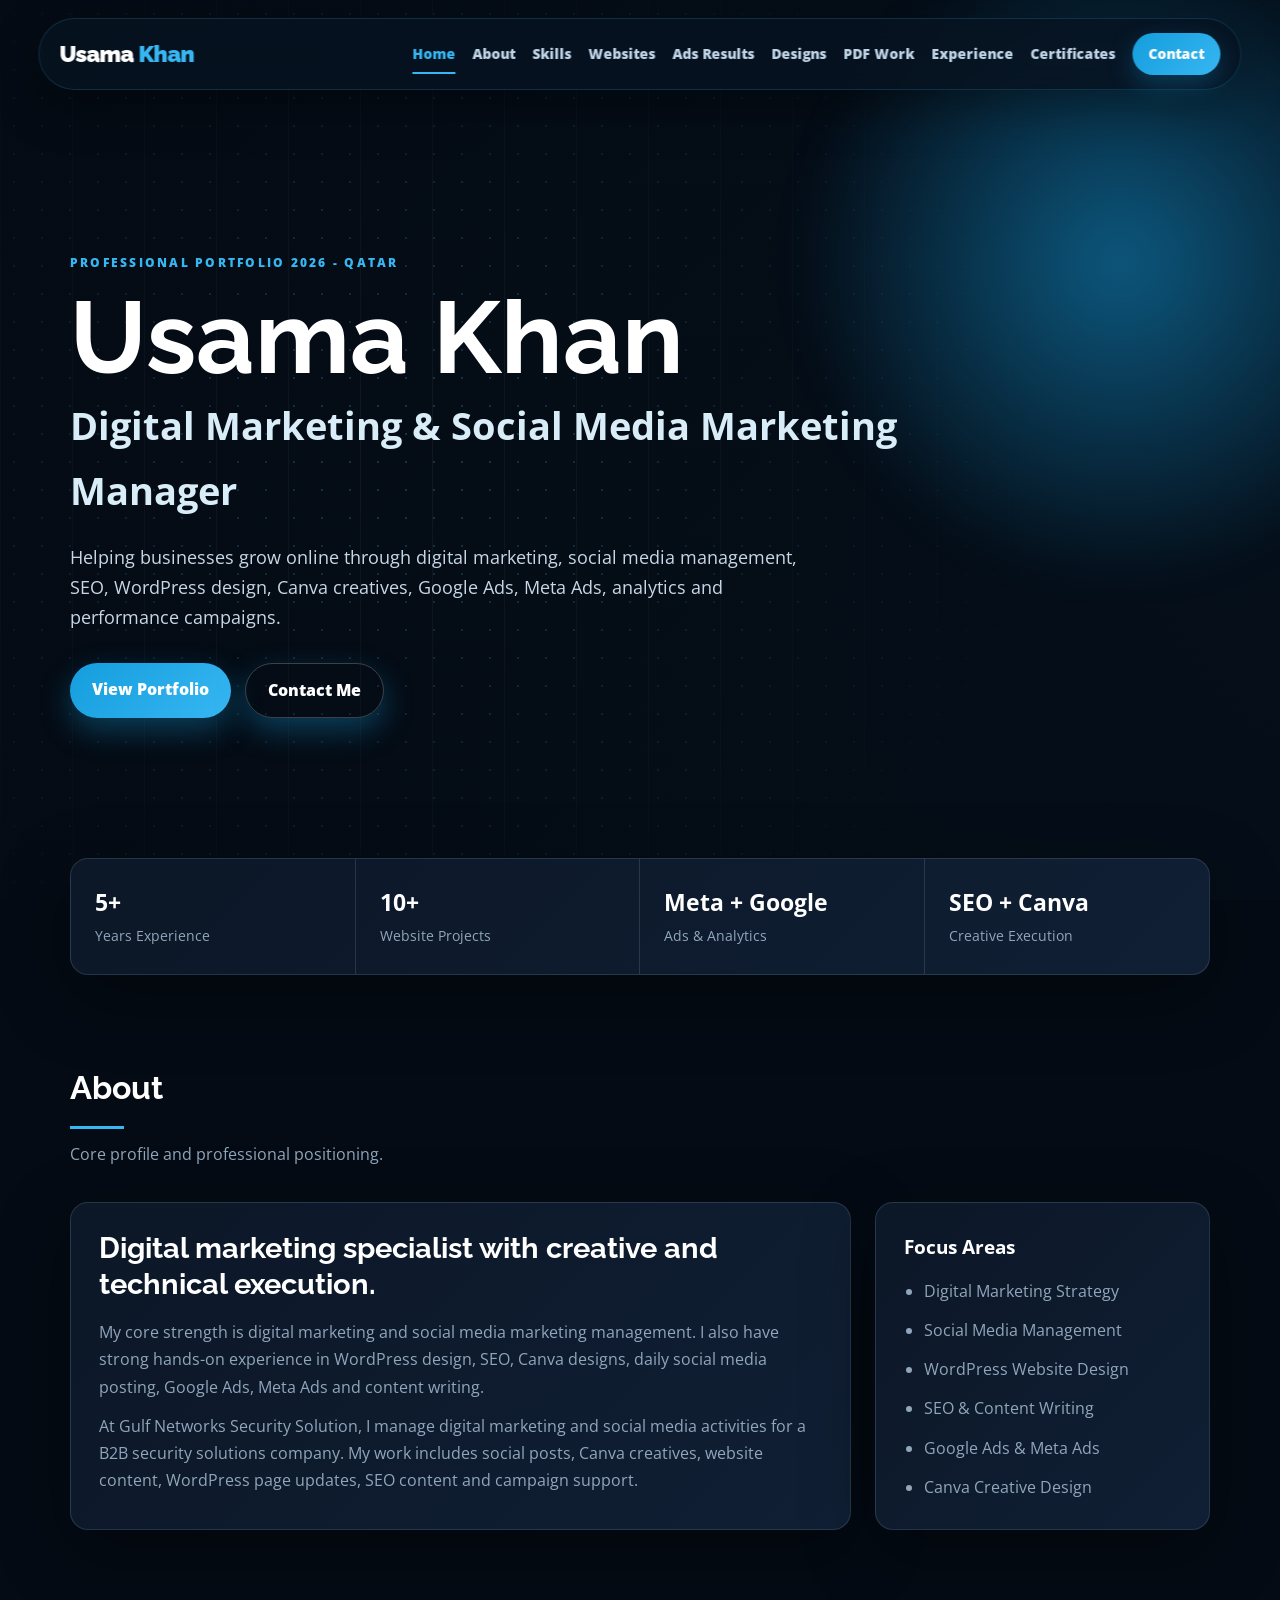
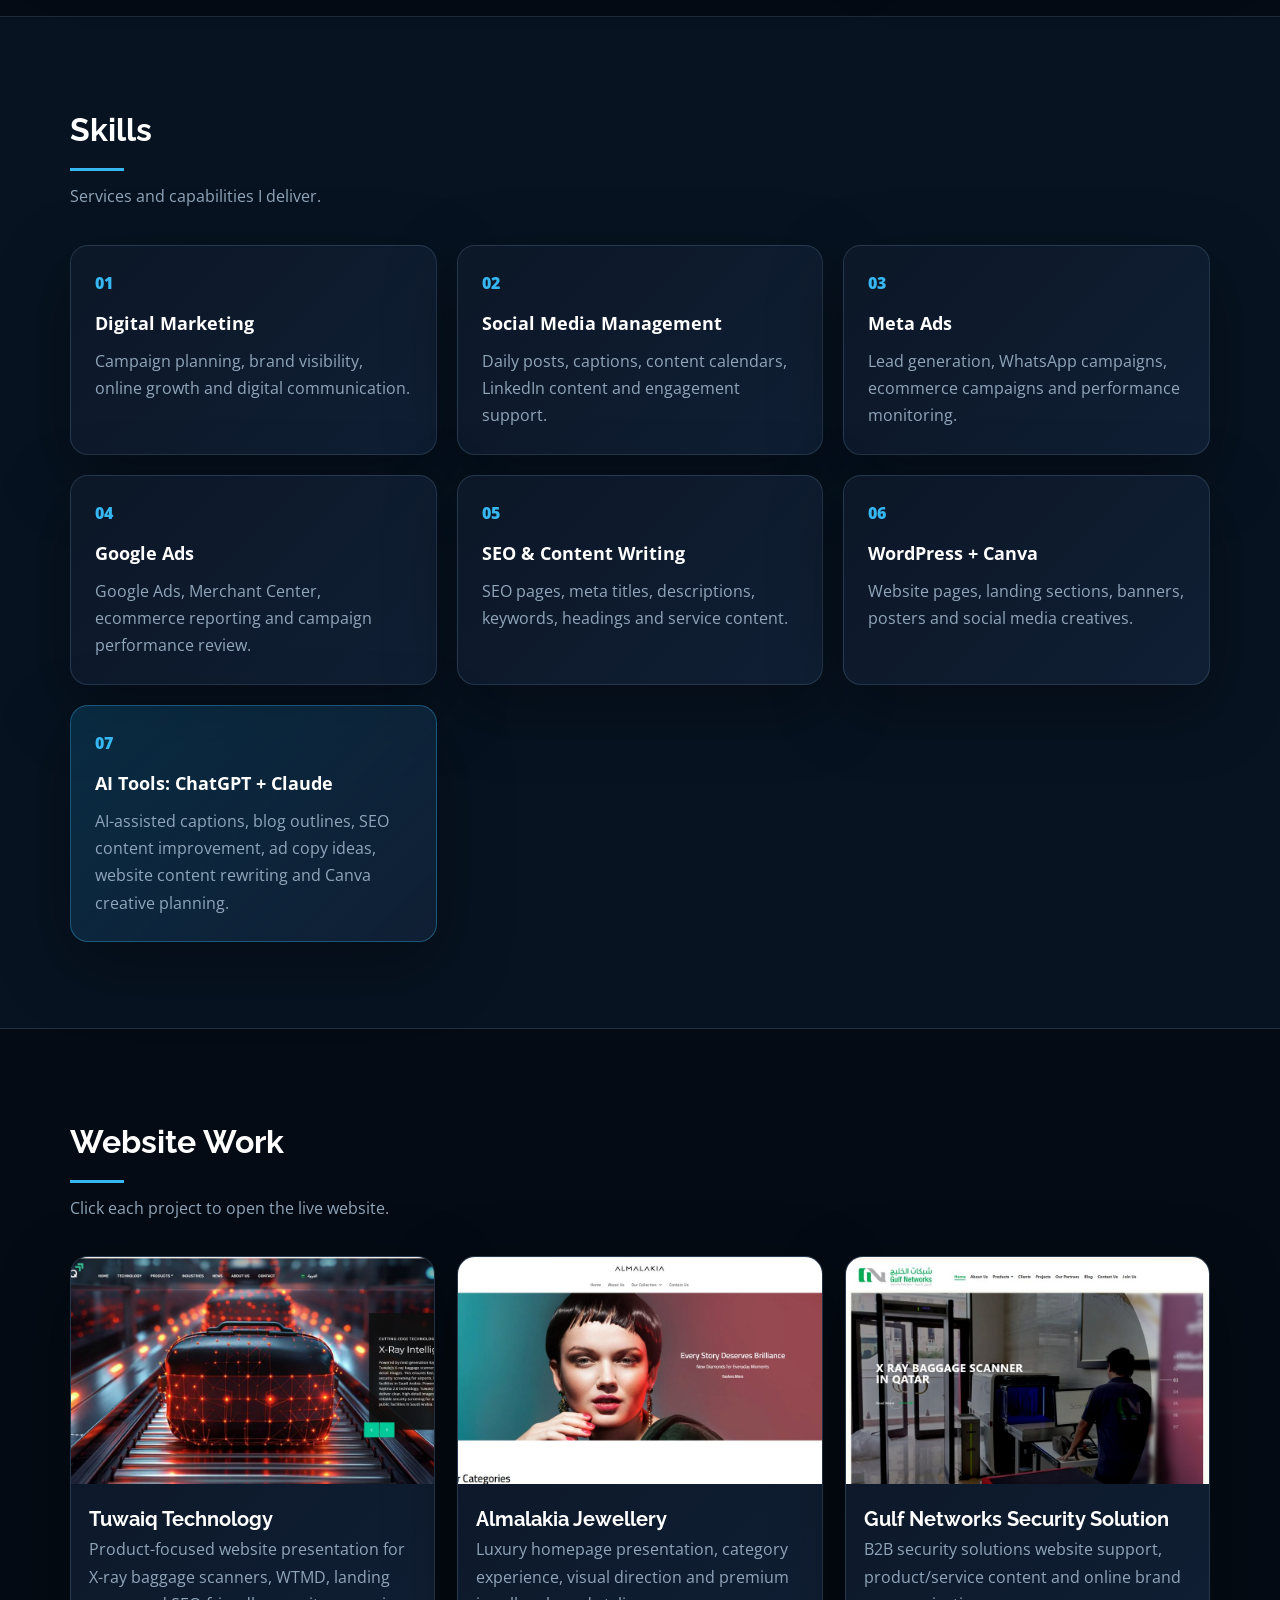
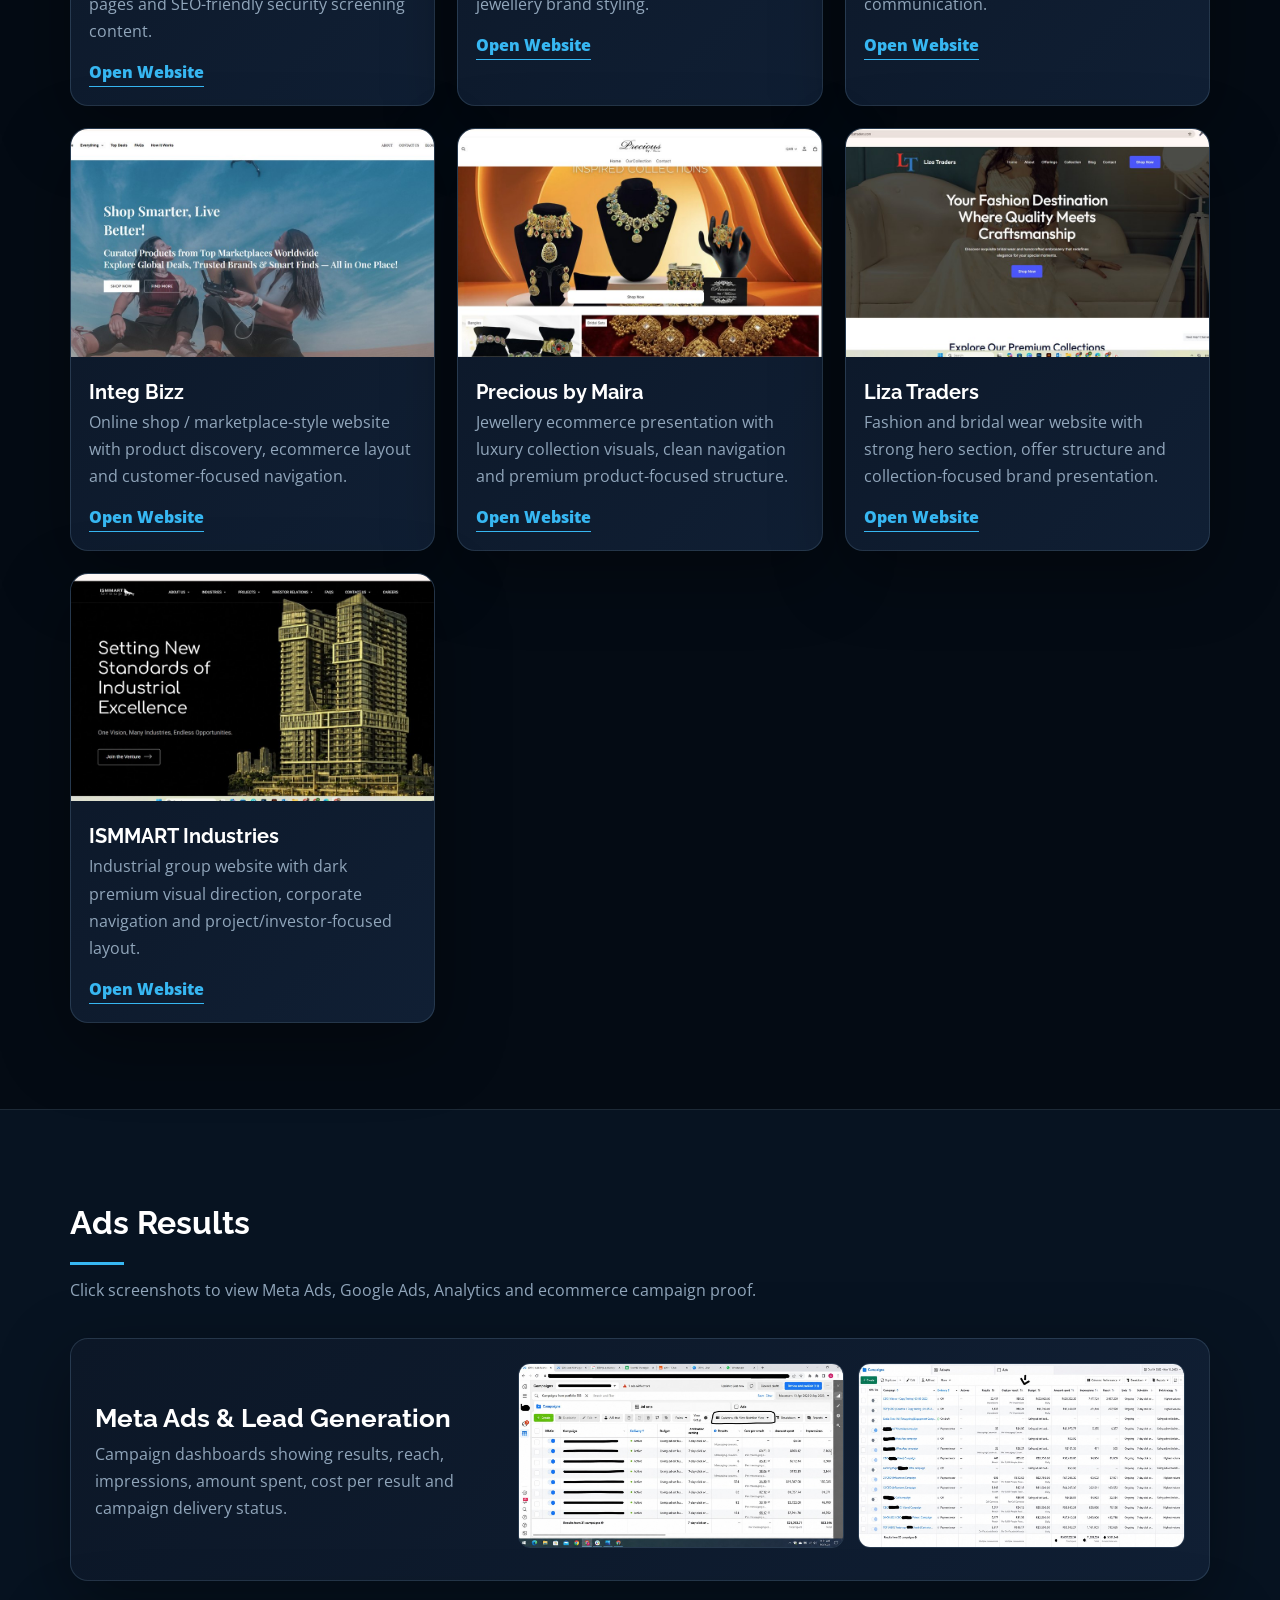
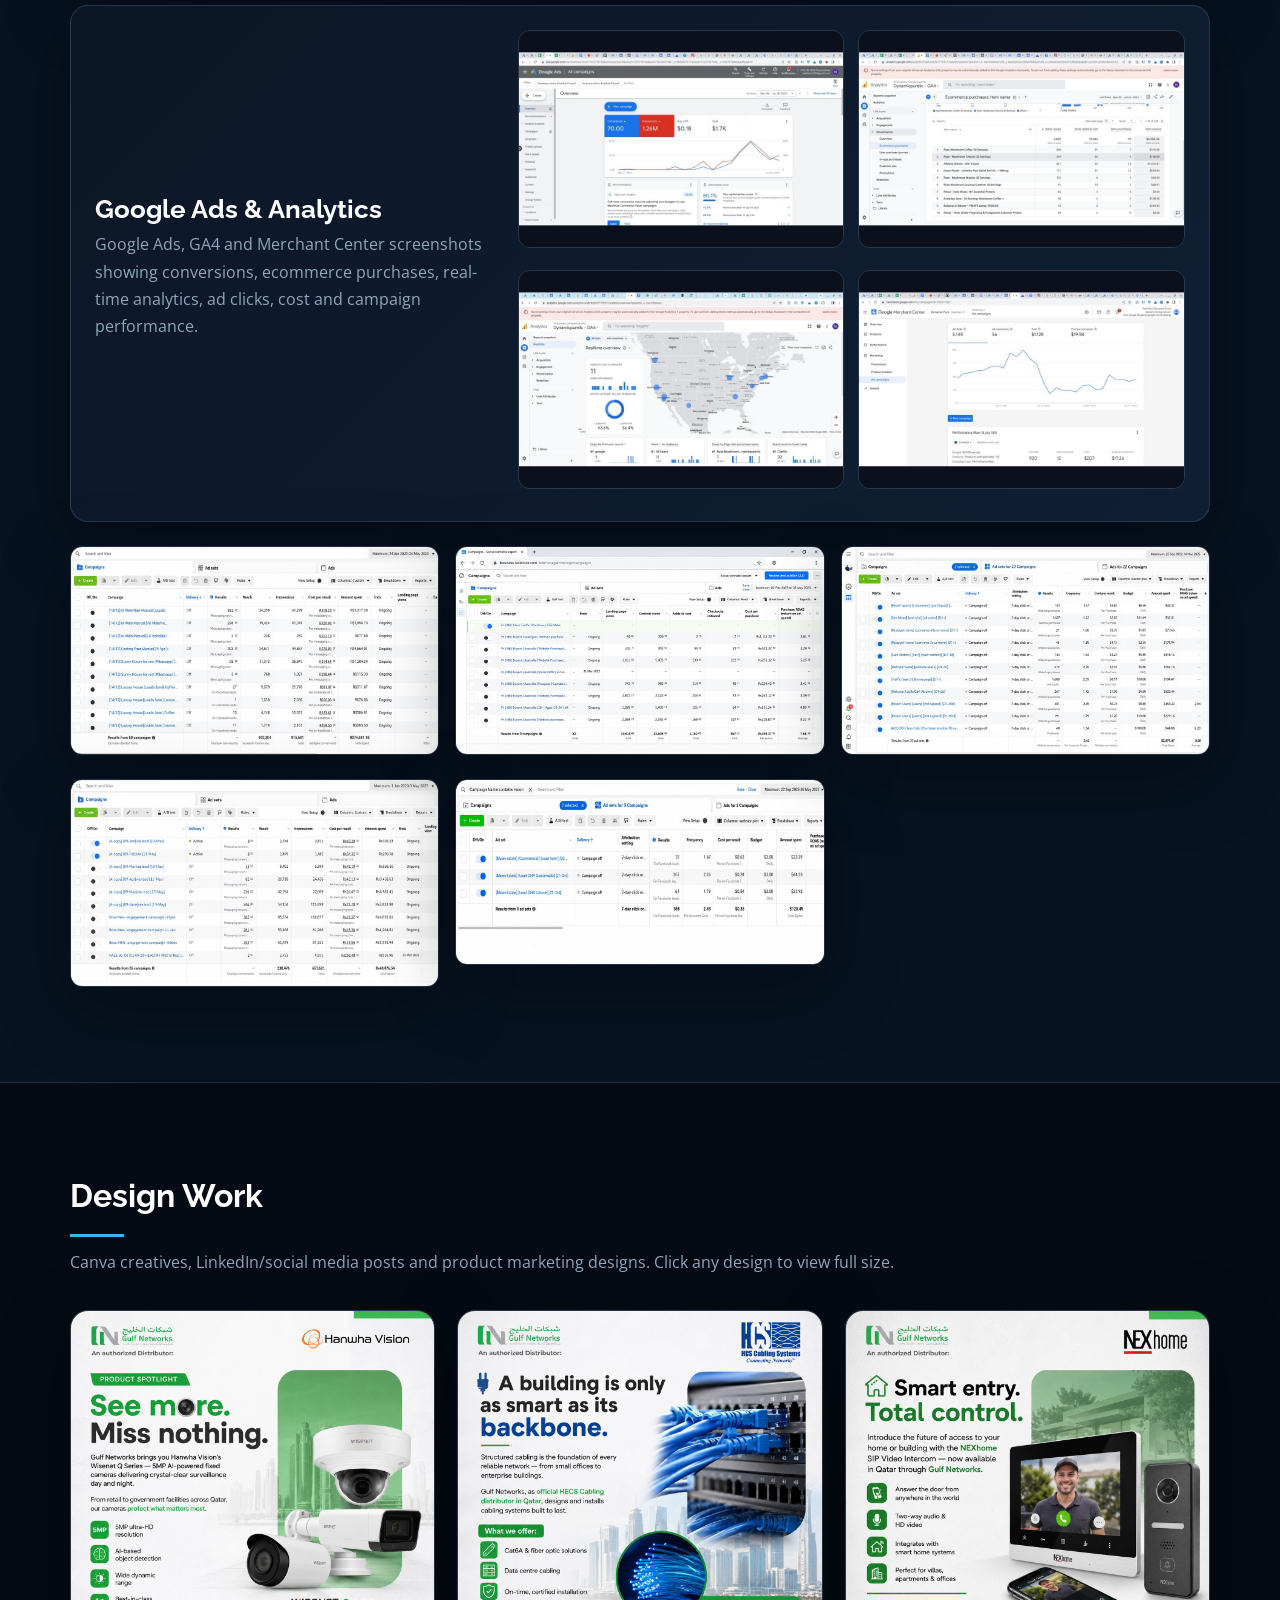
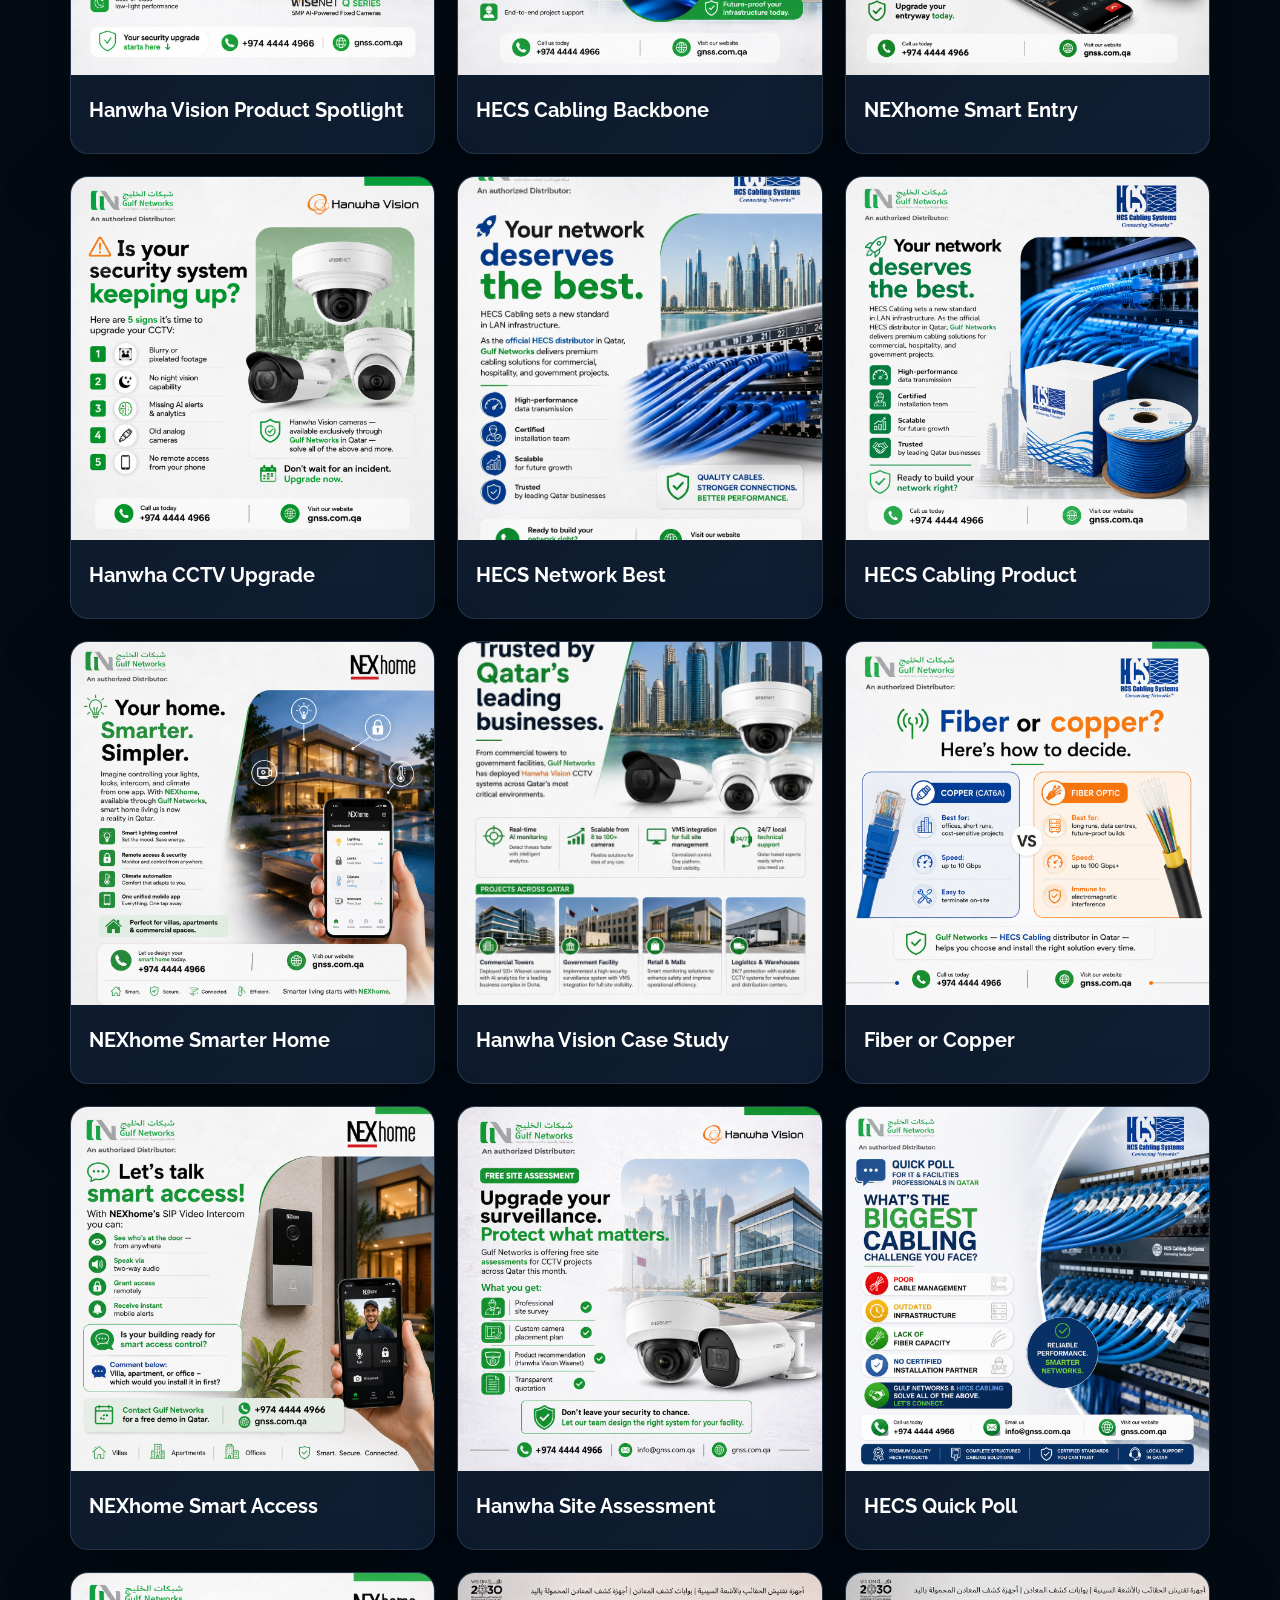
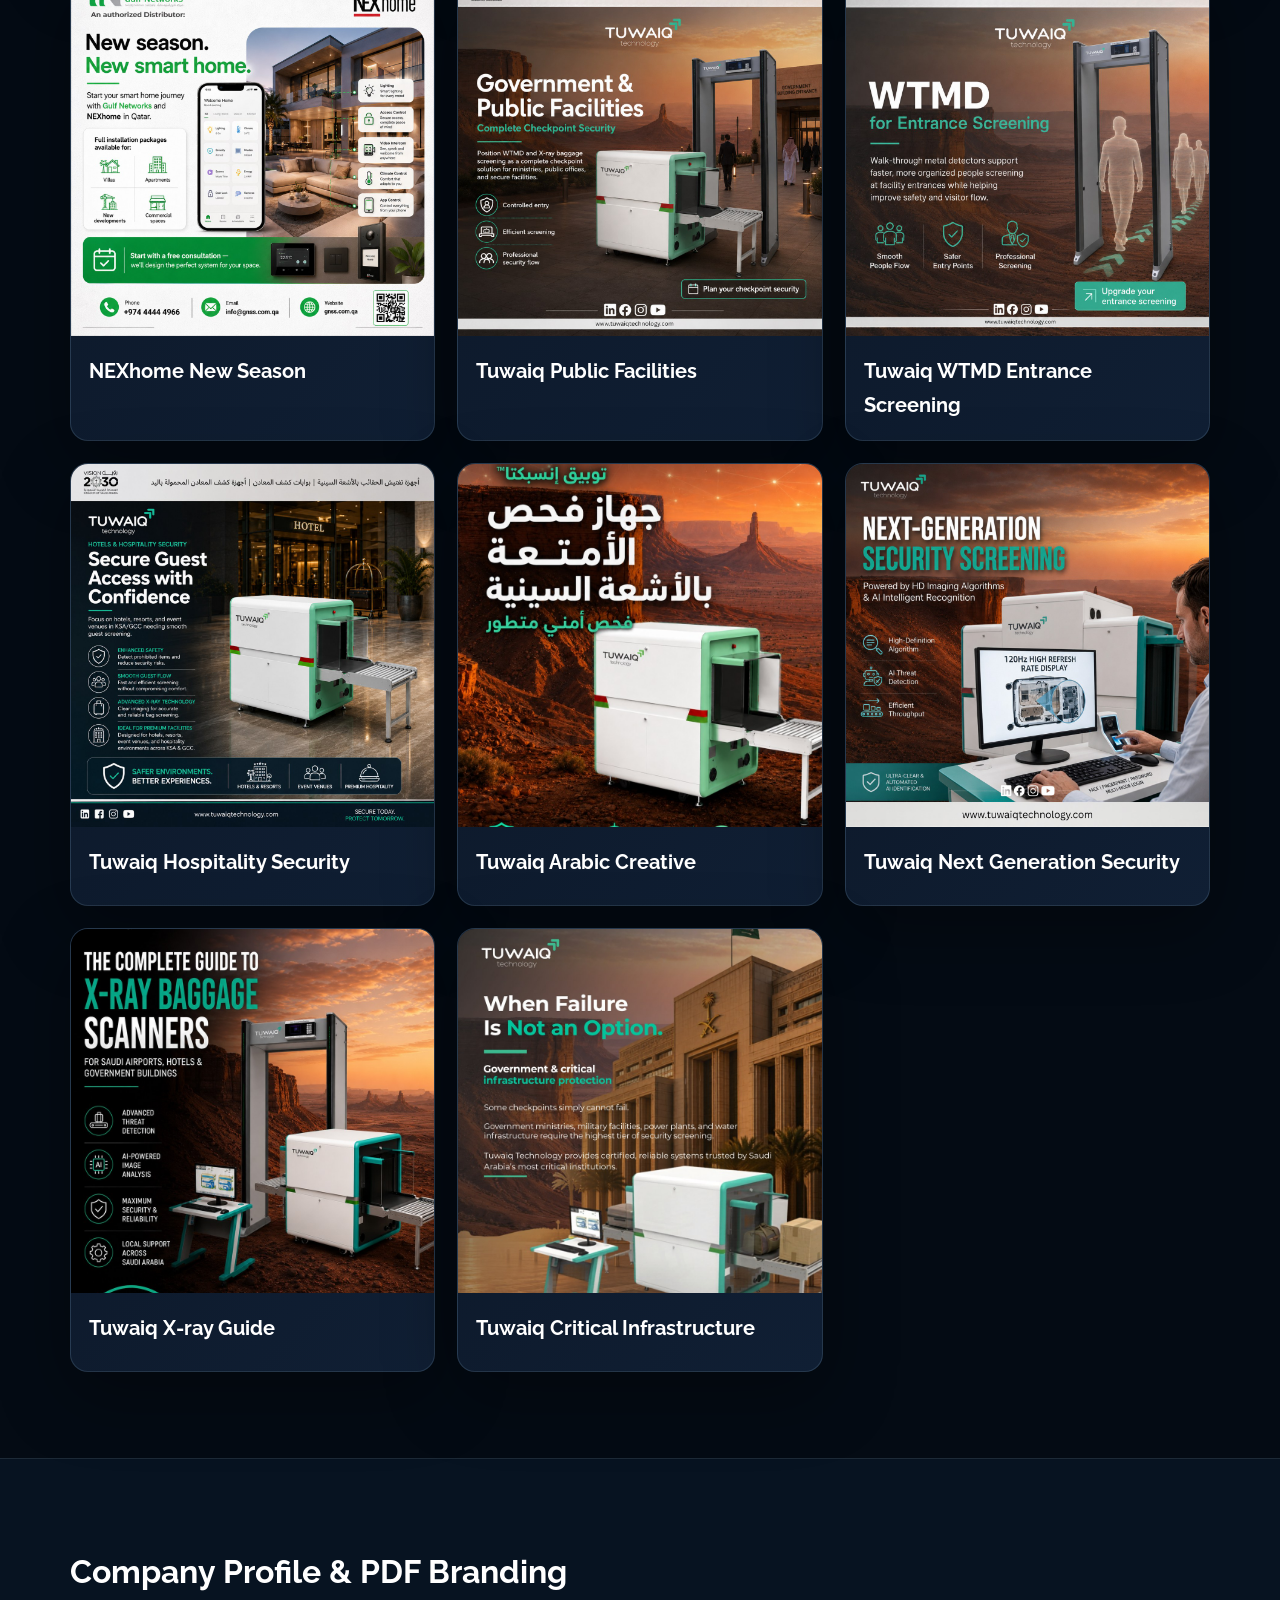
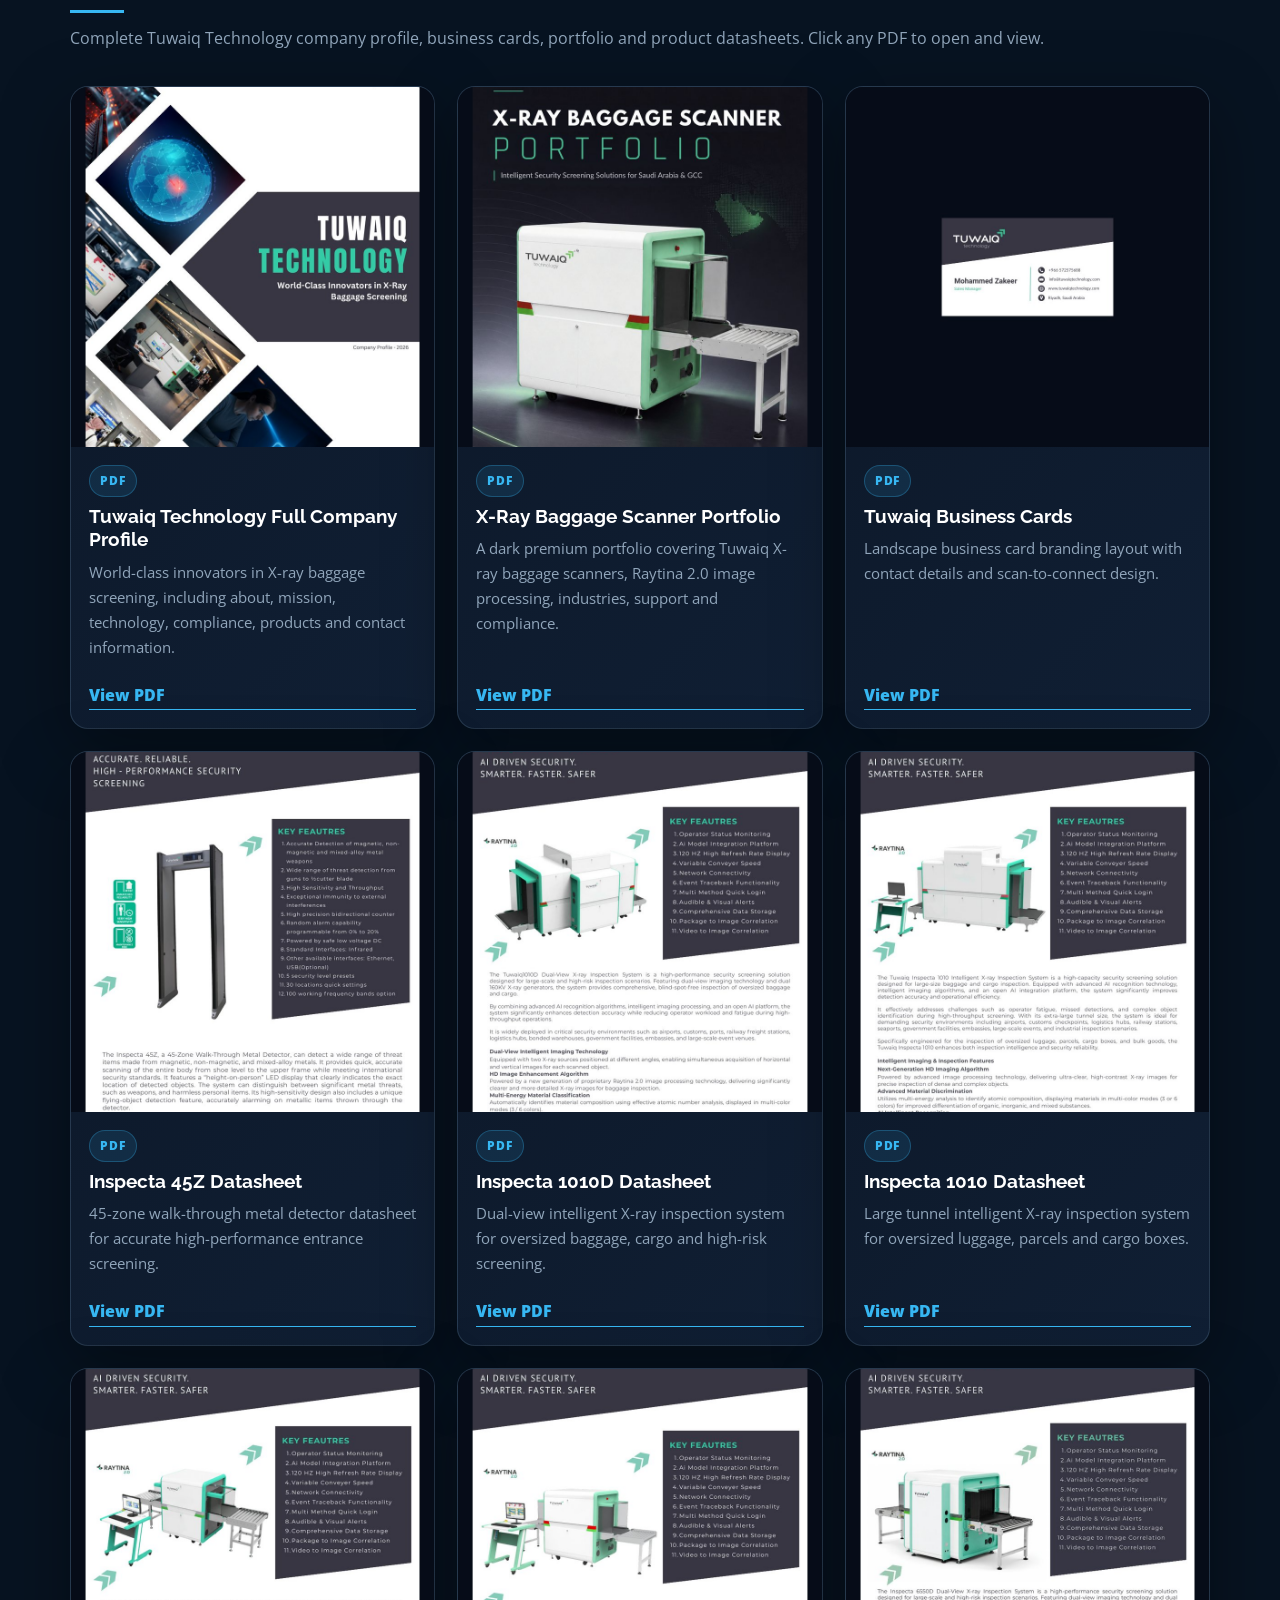
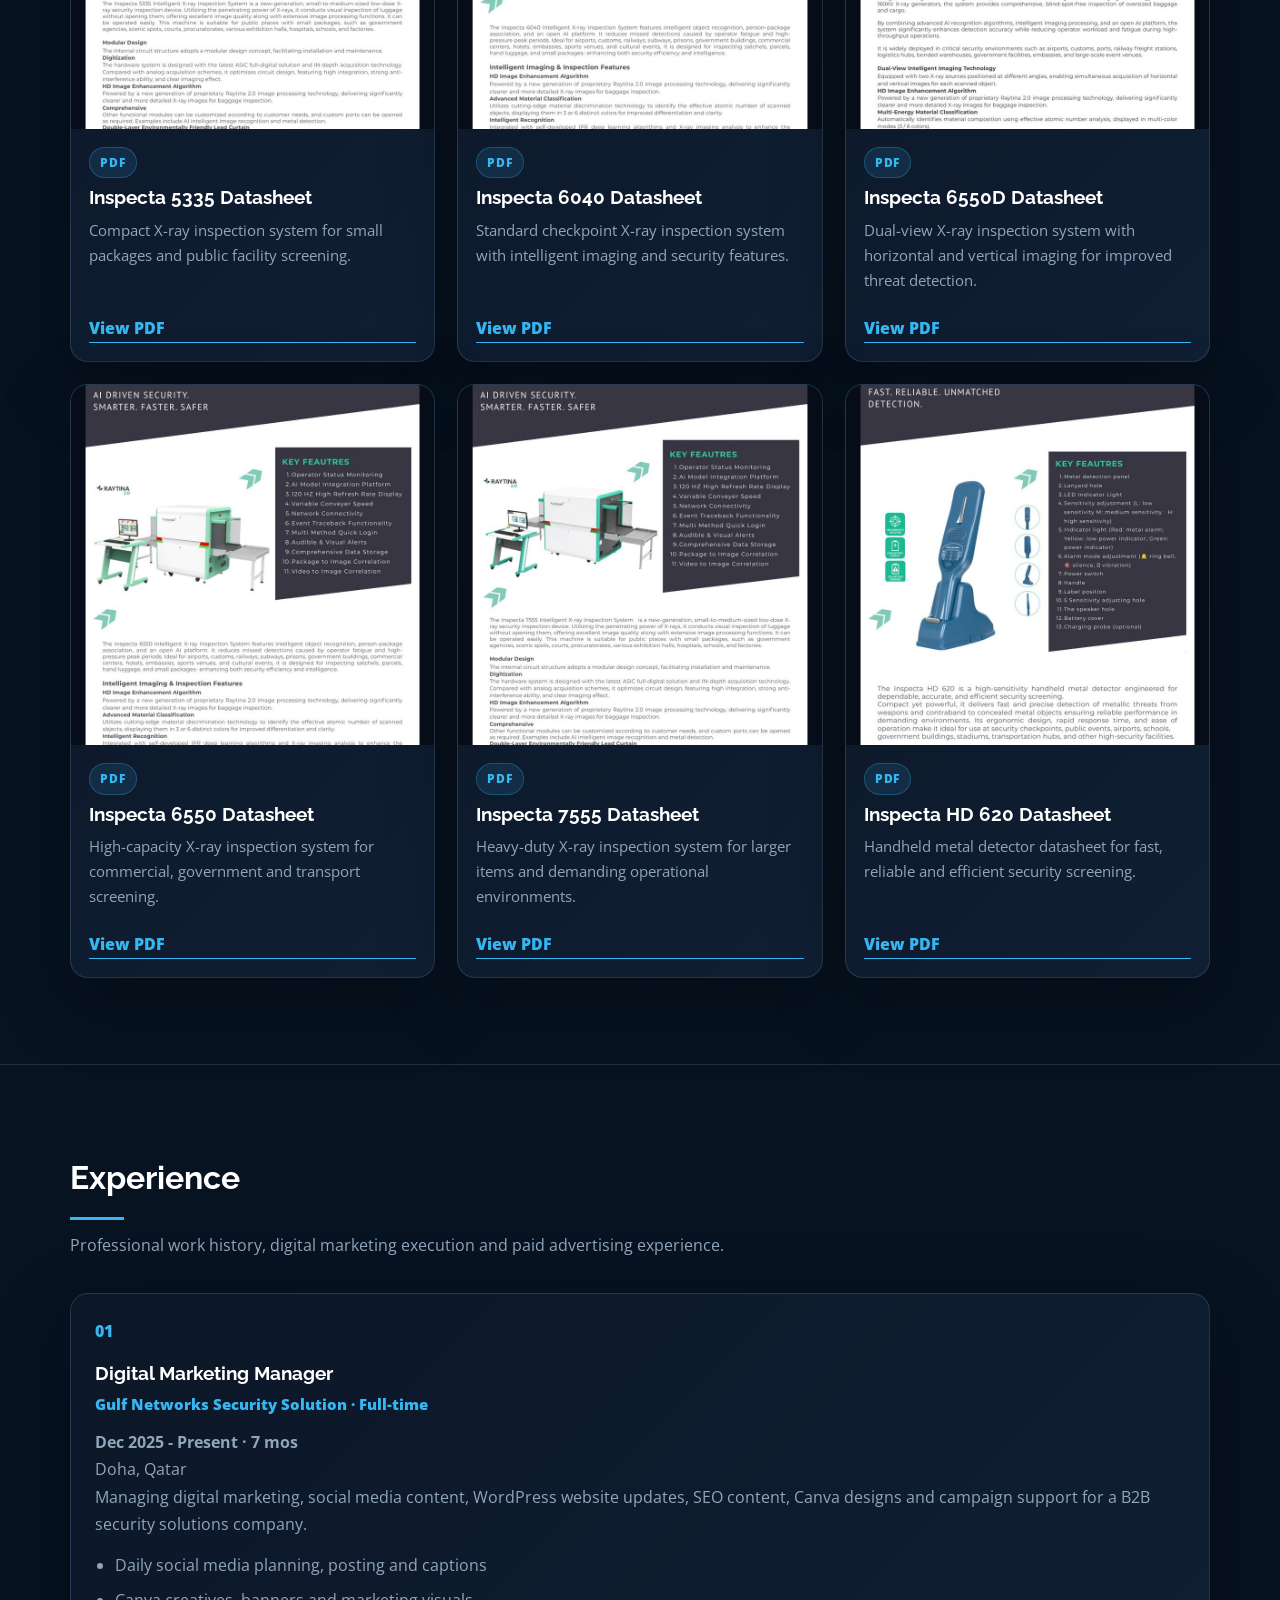
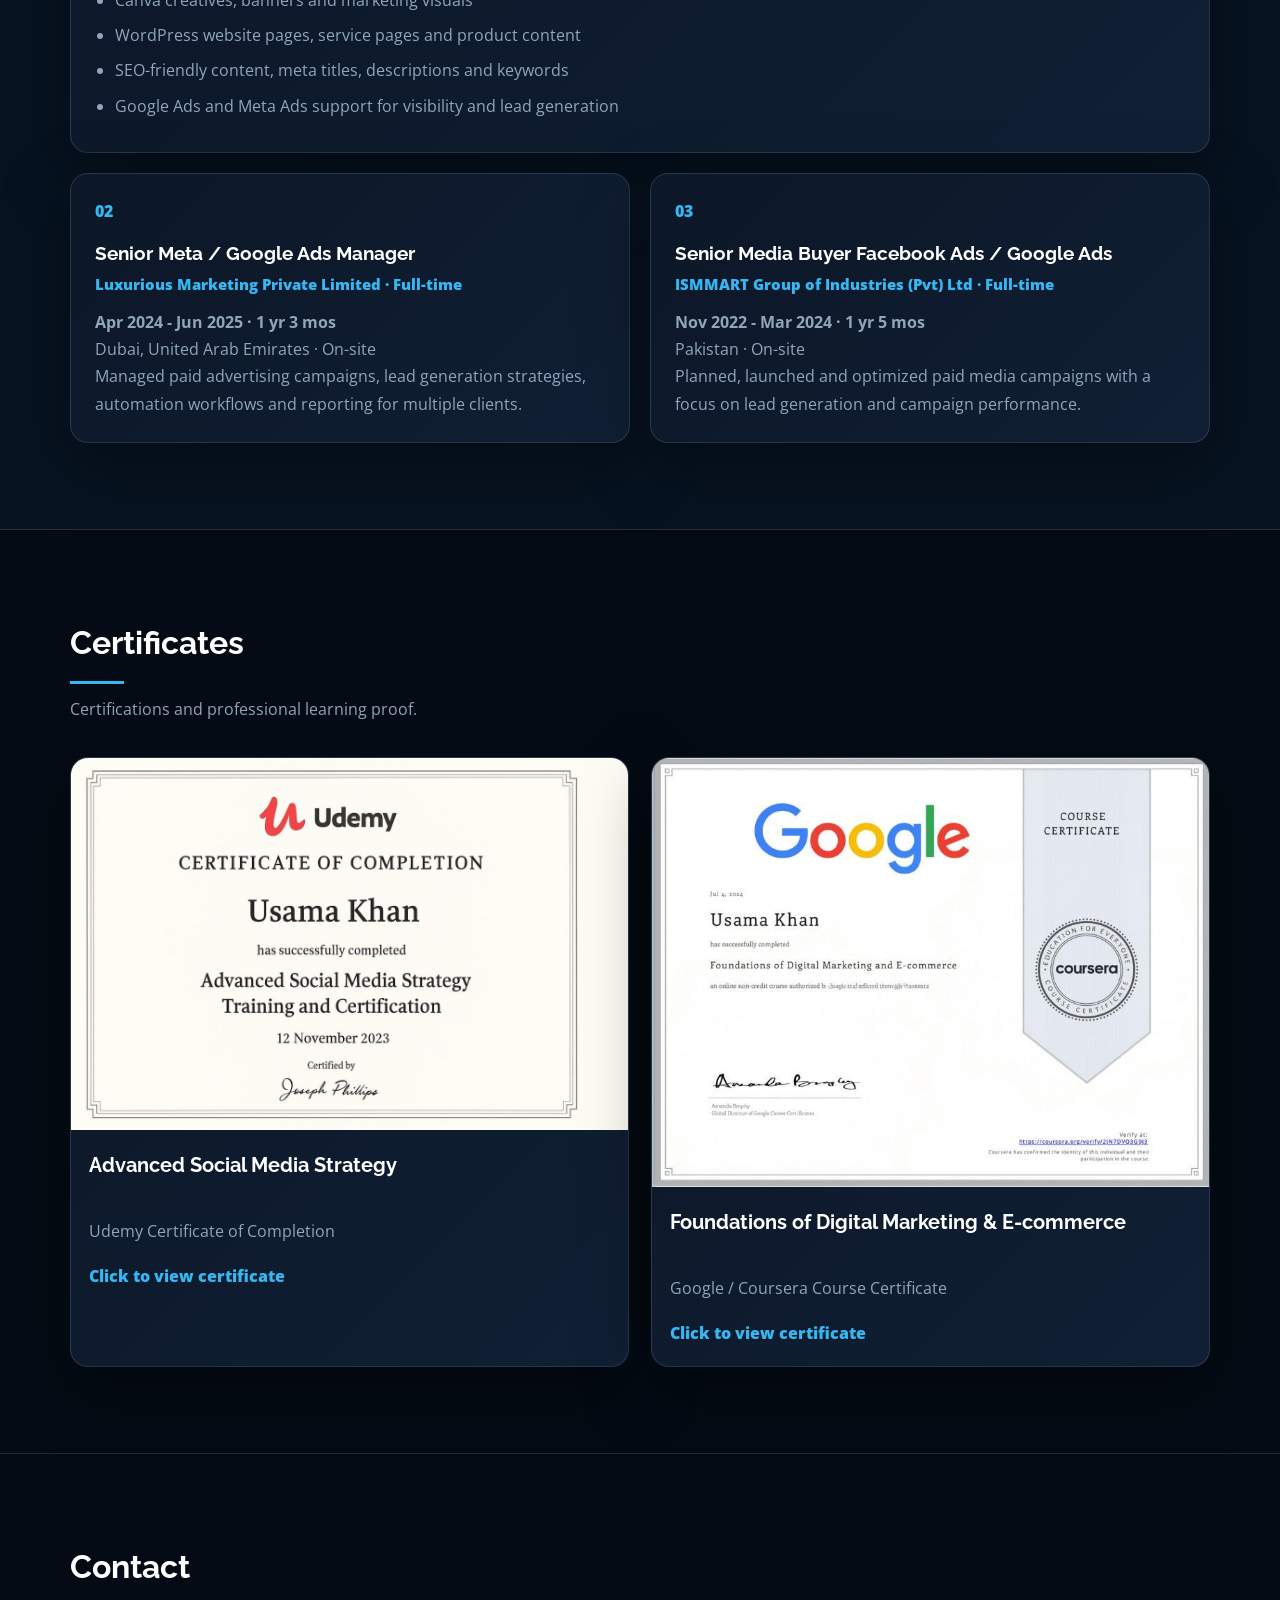
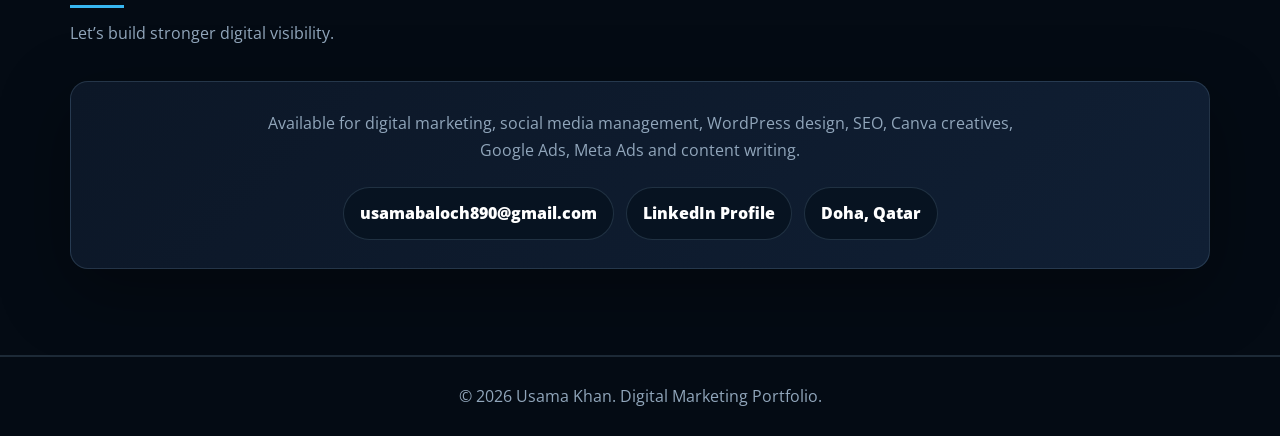
==== index.html @ 21542fb0 "Update index.html" ====
<!DOCTYPE html>
<html lang="en">
<head>
  <meta charset="UTF-8" />
  <meta name="viewport" content="width=device-width, initial-scale=1.0" />
  <meta name="description" content="Usama Khan - Digital Marketing & Social Media Marketing Manager portfolio. Meta Ads, Google Ads, SEO, WordPress design, Canva creatives, analytics and website projects." />
  <title>Usama Khan | Digital Marketing Portfolio</title>
  <link rel="preconnect" href="https://fonts.googleapis.com">
  <link rel="preconnect" href="https://fonts.gstatic.com" crossorigin>
  <link href="https://fonts.googleapis.com/css2?family=Open+Sans:wght@400;500;600;700;800&family=Raleway:wght@600;700;800;900&display=swap" rel="stylesheet">
  <link rel="stylesheet" href="styles.css" />
</head>
<body>
  <header class="top-nav">
    <a href="#hero" class="nav-logo">Usama<span>Khan</span></a>
    <button class="mobile-toggle" aria-label="Open menu" aria-expanded="false" type="button">☰</button>
    <nav class="top-links">
      <a href="#hero" class="active">Home</a>
      <a href="#about">About</a>
      <a href="#skills">Skills</a>
      <a href="#websites">Websites</a>
      <a href="#ads">Ads Results</a>
      <a href="#designs">Designs</a>
      <a href="#pdf-work">PDF Work</a>
      <a href="#experience">Experience</a>
      <a href="#certificates">Certificates</a>
      <a href="#contact" class="nav-cta">Contact</a>
    </nav>
  </header>

  <main class="main top-layout">
    <section id="hero" class="hero">
      <div class="hero-overlay"></div>
      <div class="hero-content">
        <p class="subline">Professional Portfolio 2026 - Qatar</p>
        <h2>Usama Khan</h2>
        <h3>Digital Marketing & Social Media Marketing Manager</h3>
        <p class="hero-text">
          Helping businesses grow online through digital marketing, social media management, SEO,
          WordPress design, Canva creatives, Google Ads, Meta Ads, analytics and performance campaigns.
        </p>
        <div class="hero-buttons">
          <a href="#websites">View Portfolio</a>
          <a href="#contact" class="outline">Contact Me</a>
        </div>
      </div>
    </section>

    <section class="stats-row">
      <div><strong>5+</strong><span>Years Experience</span></div>
      <div><strong>10+</strong><span>Website Projects</span></div>
      <div><strong>Meta + Google</strong><span>Ads & Analytics</span></div>
      <div><strong>SEO + Canva</strong><span>Creative Execution</span></div>
    </section>

    <section id="about" class="section">
      <div class="section-title">
        <h2>About</h2>
        <p>Core profile and professional positioning.</p>
      </div>
      <div class="about-grid">
        <div class="about-card">
          <h3>Digital marketing specialist with creative and technical execution.</h3>
          <p>
            My core strength is digital marketing and social media marketing management. I also have strong
            hands-on experience in WordPress design, SEO, Canva designs, daily social media posting,
            Google Ads, Meta Ads and content writing.
          </p>
          <p>
            At Gulf Networks Security Solution, I manage digital marketing and social media activities for a
            B2B security solutions company. My work includes social posts, Canva creatives, website content,
            WordPress page updates, SEO content and campaign support.
          </p>
        </div>
        <div class="info-card">
          <h4>Focus Areas</h4>
          <ul>
            <li>Digital Marketing Strategy</li>
            <li>Social Media Management</li>
            <li>WordPress Website Design</li>
            <li>SEO & Content Writing</li>
            <li>Google Ads & Meta Ads</li>
            <li>Canva Creative Design</li>
          </ul>
        </div>
      </div>
    </section>

    <section id="skills" class="section light-section">
      <div class="section-title">
        <h2>Skills</h2>
        <p>Services and capabilities I deliver.</p>
      </div>
      <div class="skills-grid">
        <article><span>01</span><h3>Digital Marketing</h3><p>Campaign planning, brand visibility, online growth and digital communication.</p></article>
        <article><span>02</span><h3>Social Media Management</h3><p>Daily posts, captions, content calendars, LinkedIn content and engagement support.</p></article>
        <article><span>03</span><h3>Meta Ads</h3><p>Lead generation, WhatsApp campaigns, ecommerce campaigns and performance monitoring.</p></article>
        <article><span>04</span><h3>Google Ads</h3><p>Google Ads, Merchant Center, ecommerce reporting and campaign performance review.</p></article>
        <article><span>05</span><h3>SEO & Content Writing</h3><p>SEO pages, meta titles, descriptions, keywords, headings and service content.</p></article>
        <article><span>06</span><h3>WordPress + Canva</h3><p>Website pages, landing sections, banners, posters and social media creatives.</p></article>
        <article><span>07</span><h3>AI Tools: ChatGPT + Claude</h3><p>AI-assisted captions, blog outlines, SEO content improvement, ad copy ideas, website content rewriting and Canva creative planning.</p></article>
      </div>
    </section>

    <section id="websites" class="section">
      <div class="section-title">
        <h2>Website Work</h2>
        <p>Click each project to open the live website.</p>
      </div>
      <div class="portfolio-grid">
        <article class="portfolio-item">
          <a class="media-link" href="https://tuwaiqtechnology.com/" target="_blank" rel="noopener">
            <img src="assets/thumbs/website-tuwaiq.jpg" alt="Tuwaiq Technology website screenshot">
          </a>
          <div><h3>Tuwaiq Technology</h3><p>Product-focused website presentation for X-ray baggage scanners, WTMD, landing pages and SEO-friendly security screening content.</p><a class="small-link" href="https://tuwaiqtechnology.com/" target="_blank" rel="noopener">Open Website</a></div>
        </article>
        <article class="portfolio-item">
          <a class="media-link" href="https://almalakiajewellery.com/" target="_blank" rel="noopener">
            <img src="assets/thumbs/website-almalakia.jpg" alt="Almalakia Jewellery website screenshot">
          </a>
          <div><h3>Almalakia Jewellery</h3><p>Luxury homepage presentation, category experience, visual direction and premium jewellery brand styling.</p><a class="small-link" href="https://almalakiajewellery.com/" target="_blank" rel="noopener">Open Website</a></div>
        </article>
        <article class="portfolio-item">
          <a class="media-link" href="https://gnss.com.qa/" target="_blank" rel="noopener">
            <img src="assets/thumbs/website-gulf-networks.jpg" alt="Gulf Networks website screenshot">
          </a>
          <div><h3>Gulf Networks Security Solution</h3><p>B2B security solutions website support, product/service content and online brand communication.</p><a class="small-link" href="https://gnss.com.qa/" target="_blank" rel="noopener">Open Website</a></div>
        </article>
        <article class="portfolio-item">
          <a class="media-link" href="https://integbizz.com/" target="_blank" rel="noopener">
            <img src="assets/thumbs/website-integbizz.jpg" alt="Integ Bizz website screenshot">
          </a>
          <div><h3>Integ Bizz</h3><p>Online shop / marketplace-style website with product discovery, ecommerce layout and customer-focused navigation.</p><a class="small-link" href="https://integbizz.com/" target="_blank" rel="noopener">Open Website</a></div>
        </article>
        <article class="portfolio-item">
          <a class="media-link" href="https://preciousbymaira.com/" target="_blank" rel="noopener">
            <img src="assets/thumbs/website-precious-by-maira.jpg" alt="Precious by Maira website screenshot">
          </a>
          <div><h3>Precious by Maira</h3><p>Jewellery ecommerce presentation with luxury collection visuals, clean navigation and premium product-focused structure.</p><a class="small-link" href="https://preciousbymaira.com/" target="_blank" rel="noopener">Open Website</a></div>
        </article>
        <article class="portfolio-item">
          <a class="media-link" href="https://lizatraders.com/" target="_blank" rel="noopener">
            <img src="assets/thumbs/website-liza-traders.jpg" alt="Liza Traders website screenshot">
          </a>
          <div><h3>Liza Traders</h3><p>Fashion and bridal wear website with strong hero section, offer structure and collection-focused brand presentation.</p><a class="small-link" href="https://lizatraders.com/" target="_blank" rel="noopener">Open Website</a></div>
        </article>
        <article class="portfolio-item">
          <a class="media-link" href="https://ismmartindustries.com/" target="_blank" rel="noopener">
            <img src="assets/thumbs/website-ismmart-industries.jpg" alt="ISMMART Industries website screenshot">
          </a>
          <div><h3>ISMMART Industries</h3><p>Industrial group website with dark premium visual direction, corporate navigation and project/investor-focused layout.</p><a class="small-link" href="https://ismmartindustries.com/" target="_blank" rel="noopener">Open Website</a></div>
        </article>
      </div>
    </section>

    <section id="ads" class="section light-section">
      <div class="section-title">
        <h2>Ads Results</h2>
        <p>Click screenshots to view Meta Ads, Google Ads, Analytics and ecommerce campaign proof.</p>
      </div>

      <div class="case-panel">
        <div>
          <h3>Meta Ads & Lead Generation</h3>
          <p>Campaign dashboards showing results, reach, impressions, amount spent, cost per result and campaign delivery status.</p>
        </div>
        <div class="case-images">
          <a class="media-link" href="assets/images/meta-ads-01.png" target="_blank" rel="noopener"><img src="assets/thumbs/meta-ads-01.jpg" alt="Meta Ads proof"></a>
          <a class="media-link" href="assets/images/meta-ads-02.png" target="_blank" rel="noopener"><img src="assets/thumbs/meta-ads-02.jpg" alt="Meta Ads proof"></a>
        </div>
      </div>

      <div class="case-panel">
        <div>
          <h3>Google Ads & Analytics</h3>
          <p>Google Ads, GA4 and Merchant Center screenshots showing conversions, ecommerce purchases, real-time analytics, ad clicks, cost and campaign performance.</p>
        </div>
        <div class="case-images four-images">
          <a class="media-link" href="assets/images/google-ads-01.jpg" target="_blank" rel="noopener"><img src="assets/thumbs/google-ads-01.jpg" alt="Google Ads dashboard proof"></a>
          <a class="media-link" href="assets/images/google-ads-02.jpg" target="_blank" rel="noopener"><img src="assets/thumbs/google-ads-02.jpg" alt="GA4 ecommerce purchases proof"></a>
          <a class="media-link" href="assets/images/google-ads-03.jpg" target="_blank" rel="noopener"><img src="assets/thumbs/google-ads-03.jpg" alt="GA4 realtime analytics proof"></a>
          <a class="media-link" href="assets/images/google-ads-04.jpg" target="_blank" rel="noopener"><img src="assets/thumbs/google-ads-04.jpg" alt="Google Merchant Center ad campaign proof"></a>
        </div>
      </div>

      <div class="proof-grid">
        <a class="media-link" href="assets/images/meta-ads-03.png" target="_blank" rel="noopener"><img src="assets/thumbs/meta-ads-03.jpg" alt="Meta Ads proof"></a>
        <a class="media-link" href="assets/images/meta-ads-04.png" target="_blank" rel="noopener"><img src="assets/thumbs/meta-ads-04.jpg" alt="Meta Ads proof"></a>
        <a class="media-link" href="assets/images/meta-ads-05.png" target="_blank" rel="noopener"><img src="assets/thumbs/meta-ads-05.jpg" alt="Meta Ads proof"></a>
        <a class="media-link" href="assets/images/meta-ads-06.png" target="_blank" rel="noopener"><img src="assets/thumbs/meta-ads-06.jpg" alt="Meta Ads proof"></a>
        <a class="media-link" href="assets/images/meta-ads-07.png" target="_blank" rel="noopener"><img src="assets/thumbs/meta-ads-07.jpg" alt="Meta Ads proof"></a>
      </div>
    </section>

    <section id="designs" class="section">
      <div class="section-title">
        <h2>Design Work</h2>
        <p>Canva creatives, LinkedIn/social media posts and product marketing designs. Click any design to view full size.</p>
      </div>
      <div class="design-grid large-design-grid">
        <article><a class="media-link" href="assets/images/design-gulf-hanwha-product-spotlight.png" target="_blank" rel="noopener"><img src="assets/thumbs/design-gulf-hanwha-product-spotlight.jpg" alt="Hanwha Vision Product Spotlight"></a><h3>Hanwha Vision Product Spotlight</h3></article>
        <article><a class="media-link" href="assets/images/design-hecs-building-backbone.png" target="_blank" rel="noopener"><img src="assets/thumbs/design-hecs-building-backbone.jpg" alt="HECS Cabling Backbone"></a><h3>HECS Cabling Backbone</h3></article>
        <article><a class="media-link" href="assets/images/design-nexhome-smart-entry.png" target="_blank" rel="noopener"><img src="assets/thumbs/design-nexhome-smart-entry.jpg" alt="NEXhome Smart Entry"></a><h3>NEXhome Smart Entry</h3></article>
        <article><a class="media-link" href="assets/images/design-hanwha-upgrade-cctv.png" target="_blank" rel="noopener"><img src="assets/thumbs/design-hanwha-upgrade-cctv.jpg" alt="Hanwha CCTV Upgrade"></a><h3>Hanwha CCTV Upgrade</h3></article>
        <article><a class="media-link" href="assets/images/design-hecs-network-best.png" target="_blank" rel="noopener"><img src="assets/thumbs/design-hecs-network-best.jpg" alt="HECS Network Best"></a><h3>HECS Network Best</h3></article>
        <article><a class="media-link" href="assets/images/design-hecs-cabling-best-product.png" target="_blank" rel="noopener"><img src="assets/thumbs/design-hecs-cabling-best-product.jpg" alt="HECS Cabling Product"></a><h3>HECS Cabling Product</h3></article>
        <article><a class="media-link" href="assets/images/design-nexhome-smarter-home.png" target="_blank" rel="noopener"><img src="assets/thumbs/design-nexhome-smarter-home.jpg" alt="NEXhome Smarter Home"></a><h3>NEXhome Smarter Home</h3></article>
        <article><a class="media-link" href="assets/images/design-hanwha-case-study.png" target="_blank" rel="noopener"><img src="assets/thumbs/design-hanwha-case-study.jpg" alt="Hanwha Vision Case Study"></a><h3>Hanwha Vision Case Study</h3></article>
        <article><a class="media-link" href="assets/images/design-fiber-or-copper.png" target="_blank" rel="noopener"><img src="assets/thumbs/design-fiber-or-copper.jpg" alt="Fiber or Copper"></a><h3>Fiber or Copper</h3></article>
        <article><a class="media-link" href="assets/images/design-nexhome-smart-access.png" target="_blank" rel="noopener"><img src="assets/thumbs/design-nexhome-smart-access.jpg" alt="NEXhome Smart Access"></a><h3>NEXhome Smart Access</h3></article>
        <article><a class="media-link" href="assets/images/design-hanwha-site-assessment.png" target="_blank" rel="noopener"><img src="assets/thumbs/design-hanwha-site-assessment.jpg" alt="Hanwha Site Assessment"></a><h3>Hanwha Site Assessment</h3></article>
        <article><a class="media-link" href="assets/images/design-hecs-quick-poll.png" target="_blank" rel="noopener"><img src="assets/thumbs/design-hecs-quick-poll.jpg" alt="HECS Quick Poll"></a><h3>HECS Quick Poll</h3></article>
        <article><a class="media-link" href="assets/images/design-nexhome-new-season.png" target="_blank" rel="noopener"><img src="assets/thumbs/design-nexhome-new-season.jpg" alt="NEXhome New Season"></a><h3>NEXhome New Season</h3></article>
        <article><a class="media-link" href="assets/images/design-tuwaiq-public-facilities.png" target="_blank" rel="noopener"><img src="assets/thumbs/design-tuwaiq-public-facilities.jpg" alt="Tuwaiq Public Facilities"></a><h3>Tuwaiq Public Facilities</h3></article>
        <article><a class="media-link" href="assets/images/design-tuwaiq-wtmd.png" target="_blank" rel="noopener"><img src="assets/thumbs/design-tuwaiq-wtmd.jpg" alt="Tuwaiq WTMD Entrance Screening"></a><h3>Tuwaiq WTMD Entrance Screening</h3></article>
        <article><a class="media-link" href="assets/images/design-tuwaiq-hospitality.png" target="_blank" rel="noopener"><img src="assets/thumbs/design-tuwaiq-hospitality.jpg" alt="Tuwaiq Hospitality Security"></a><h3>Tuwaiq Hospitality Security</h3></article>
        <article><a class="media-link" href="assets/images/design-tuwaiq-arabic.png" target="_blank" rel="noopener"><img src="assets/thumbs/design-tuwaiq-arabic.jpg" alt="Tuwaiq Arabic Creative"></a><h3>Tuwaiq Arabic Creative</h3></article>
        <article><a class="media-link" href="assets/images/design-tuwaiq-next-generation.png" target="_blank" rel="noopener"><img src="assets/thumbs/design-tuwaiq-next-generation.jpg" alt="Tuwaiq Next Generation Security"></a><h3>Tuwaiq Next Generation Security</h3></article>
        <article><a class="media-link" href="assets/images/design-tuwaiq-guide.png" target="_blank" rel="noopener"><img src="assets/thumbs/design-tuwaiq-guide.jpg" alt="Tuwaiq X-ray Guide"></a><h3>Tuwaiq X-ray Guide</h3></article>
        <article><a class="media-link" href="assets/images/design-tuwaiq-critical-infrastructure.png" target="_blank" rel="noopener"><img src="assets/thumbs/design-tuwaiq-critical-infrastructure.jpg" alt="Tuwaiq Critical Infrastructure"></a><h3>Tuwaiq Critical Infrastructure</h3></article>
      </div>
    </section>


    <section id="pdf-work" class="section light-section">
      <div class="section-title">
        <h2>Company Profile & PDF Branding</h2>
        <p>Complete Tuwaiq Technology company profile, business cards, portfolio and product datasheets. Click any PDF to open and view.</p>
      </div>
      <div class="pdf-grid">
        <article class="pdf-card">
          <a class="media-link pdf-cover" href="assets/pdfs/tuwaiq-company-profile-2026.pdf" target="_blank" rel="noopener">
            <img src="assets/thumbs/tuwaiq-company-profile-2026.jpg" alt="Tuwaiq Technology Full Company Profile PDF preview">
          </a>
          <div class="pdf-info">
            <span class="pdf-tag">PDF</span>
            <h3>Tuwaiq Technology Full Company Profile</h3>
            <p>World-class innovators in X-ray baggage screening, including about, mission, technology, compliance, products and contact information.</p>
            <a class="small-link" href="assets/pdfs/tuwaiq-company-profile-2026.pdf" target="_blank" rel="noopener">View PDF</a>
          </div>
        </article>
        <article class="pdf-card">
          <a class="media-link pdf-cover" href="assets/pdfs/tuwaiq-x-ray-baggage-scanner-portfolio.pdf" target="_blank" rel="noopener">
            <img src="assets/thumbs/tuwaiq-x-ray-baggage-scanner-portfolio.jpg" alt="X-Ray Baggage Scanner Portfolio PDF preview">
          </a>
          <div class="pdf-info">
            <span class="pdf-tag">PDF</span>
            <h3>X-Ray Baggage Scanner Portfolio</h3>
            <p>A dark premium portfolio covering Tuwaiq X-ray baggage scanners, Raytina 2.0 image processing, industries, support and compliance.</p>
            <a class="small-link" href="assets/pdfs/tuwaiq-x-ray-baggage-scanner-portfolio.pdf" target="_blank" rel="noopener">View PDF</a>
          </div>
        </article>
        <article class="pdf-card">
          <a class="media-link pdf-cover" href="assets/pdfs/tuwaiq-business-cards.pdf" target="_blank" rel="noopener">
            <img src="assets/thumbs/tuwaiq-business-cards.jpg" alt="Tuwaiq Business Cards PDF preview">
          </a>
          <div class="pdf-info">
            <span class="pdf-tag">PDF</span>
            <h3>Tuwaiq Business Cards</h3>
            <p>Landscape business card branding layout with contact details and scan-to-connect design.</p>
            <a class="small-link" href="assets/pdfs/tuwaiq-business-cards.pdf" target="_blank" rel="noopener">View PDF</a>
          </div>
        </article>
        <article class="pdf-card">
          <a class="media-link pdf-cover" href="assets/pdfs/tuwaiq-inspecta-45z.pdf" target="_blank" rel="noopener">
            <img src="assets/thumbs/tuwaiq-inspecta-45z.jpg" alt="Inspecta 45Z Datasheet PDF preview">
          </a>
          <div class="pdf-info">
            <span class="pdf-tag">PDF</span>
            <h3>Inspecta 45Z Datasheet</h3>
            <p>45-zone walk-through metal detector datasheet for accurate high-performance entrance screening.</p>
            <a class="small-link" href="assets/pdfs/tuwaiq-inspecta-45z.pdf" target="_blank" rel="noopener">View PDF</a>
          </div>
        </article>
        <article class="pdf-card">
          <a class="media-link pdf-cover" href="assets/pdfs/tuwaiq-inspecta-1010d.pdf" target="_blank" rel="noopener">
            <img src="assets/thumbs/tuwaiq-inspecta-1010d.jpg" alt="Inspecta 1010D Datasheet PDF preview">
          </a>
          <div class="pdf-info">
            <span class="pdf-tag">PDF</span>
            <h3>Inspecta 1010D Datasheet</h3>
            <p>Dual-view intelligent X-ray inspection system for oversized baggage, cargo and high-risk screening.</p>
            <a class="small-link" href="assets/pdfs/tuwaiq-inspecta-1010d.pdf" target="_blank" rel="noopener">View PDF</a>
          </div>
        </article>
        <article class="pdf-card">
          <a class="media-link pdf-cover" href="assets/pdfs/tuwaiq-inspecta-1010.pdf" target="_blank" rel="noopener">
            <img src="assets/thumbs/tuwaiq-inspecta-1010.jpg" alt="Inspecta 1010 Datasheet PDF preview">
          </a>
          <div class="pdf-info">
            <span class="pdf-tag">PDF</span>
            <h3>Inspecta 1010 Datasheet</h3>
            <p>Large tunnel intelligent X-ray inspection system for oversized luggage, parcels and cargo boxes.</p>
            <a class="small-link" href="assets/pdfs/tuwaiq-inspecta-1010.pdf" target="_blank" rel="noopener">View PDF</a>
          </div>
        </article>
        <article class="pdf-card">
          <a class="media-link pdf-cover" href="assets/pdfs/tuwaiq-inspecta-5335.pdf" target="_blank" rel="noopener">
            <img src="assets/thumbs/tuwaiq-inspecta-5335.jpg" alt="Inspecta 5335 Datasheet PDF preview">
          </a>
          <div class="pdf-info">
            <span class="pdf-tag">PDF</span>
            <h3>Inspecta 5335 Datasheet</h3>
            <p>Compact X-ray inspection system for small packages and public facility screening.</p>
            <a class="small-link" href="assets/pdfs/tuwaiq-inspecta-5335.pdf" target="_blank" rel="noopener">View PDF</a>
          </div>
        </article>
        <article class="pdf-card">
          <a class="media-link pdf-cover" href="assets/pdfs/tuwaiq-inspecta-6040.pdf" target="_blank" rel="noopener">
            <img src="assets/thumbs/tuwaiq-inspecta-6040.jpg" alt="Inspecta 6040 Datasheet PDF preview">
          </a>
          <div class="pdf-info">
            <span class="pdf-tag">PDF</span>
            <h3>Inspecta 6040 Datasheet</h3>
            <p>Standard checkpoint X-ray inspection system with intelligent imaging and security features.</p>
            <a class="small-link" href="assets/pdfs/tuwaiq-inspecta-6040.pdf" target="_blank" rel="noopener">View PDF</a>
          </div>
        </article>
        <article class="pdf-card">
          <a class="media-link pdf-cover" href="assets/pdfs/tuwaiq-inspecta-6550d.pdf" target="_blank" rel="noopener">
            <img src="assets/thumbs/tuwaiq-inspecta-6550d.jpg" alt="Inspecta 6550D Datasheet PDF preview">
          </a>
          <div class="pdf-info">
            <span class="pdf-tag">PDF</span>
            <h3>Inspecta 6550D Datasheet</h3>
            <p>Dual-view X-ray inspection system with horizontal and vertical imaging for improved threat detection.</p>
            <a class="small-link" href="assets/pdfs/tuwaiq-inspecta-6550d.pdf" target="_blank" rel="noopener">View PDF</a>
          </div>
        </article>
        <article class="pdf-card">
          <a class="media-link pdf-cover" href="assets/pdfs/tuwaiq-inspecta-6550.pdf" target="_blank" rel="noopener">
            <img src="assets/thumbs/tuwaiq-inspecta-6550.jpg" alt="Inspecta 6550 Datasheet PDF preview">
          </a>
          <div class="pdf-info">
            <span class="pdf-tag">PDF</span>
            <h3>Inspecta 6550 Datasheet</h3>
            <p>High-capacity X-ray inspection system for commercial, government and transport screening.</p>
            <a class="small-link" href="assets/pdfs/tuwaiq-inspecta-6550.pdf" target="_blank" rel="noopener">View PDF</a>
          </div>
        </article>
        <article class="pdf-card">
          <a class="media-link pdf-cover" href="assets/pdfs/tuwaiq-inspecta-7555.pdf" target="_blank" rel="noopener">
            <img src="assets/thumbs/tuwaiq-inspecta-7555.jpg" alt="Inspecta 7555 Datasheet PDF preview">
          </a>
          <div class="pdf-info">
            <span class="pdf-tag">PDF</span>
            <h3>Inspecta 7555 Datasheet</h3>
            <p>Heavy-duty X-ray inspection system for larger items and demanding operational environments.</p>
            <a class="small-link" href="assets/pdfs/tuwaiq-inspecta-7555.pdf" target="_blank" rel="noopener">View PDF</a>
          </div>
        </article>
        <article class="pdf-card">
          <a class="media-link pdf-cover" href="assets/pdfs/tuwaiq-inspecta-hd-620.pdf" target="_blank" rel="noopener">
            <img src="assets/thumbs/tuwaiq-inspecta-hd-620.jpg" alt="Inspecta HD 620 Datasheet PDF preview">
          </a>
          <div class="pdf-info">
            <span class="pdf-tag">PDF</span>
            <h3>Inspecta HD 620 Datasheet</h3>
            <p>Handheld metal detector datasheet for fast, reliable and efficient security screening.</p>
            <a class="small-link" href="assets/pdfs/tuwaiq-inspecta-hd-620.pdf" target="_blank" rel="noopener">View PDF</a>
          </div>
        </article>
      </div>
    </section>


    <section id="experience" class="section light-section">
      <div class="section-title">
        <h2>Experience</h2>
        <p>Professional work history, digital marketing execution and paid advertising experience.</p>
      </div>

      <div class="experience-grid">
        <article class="experience-card featured-experience">
          <span>01</span>
          <h3>Digital Marketing Manager</h3>
          <h4>Gulf Networks Security Solution · Full-time</h4>
          <p>
            <strong>Dec 2025 - Present · 7 mos</strong><br>
            Doha, Qatar
          </p>
          <p>
            Managing digital marketing, social media content, WordPress website updates,
            SEO content, Canva designs and campaign support for a B2B security solutions company.
          </p>
          <ul>
            <li>Daily social media planning, posting and captions</li>
            <li>Canva creatives, banners and marketing visuals</li>
            <li>WordPress website pages, service pages and product content</li>
            <li>SEO-friendly content, meta titles, descriptions and keywords</li>
            <li>Google Ads and Meta Ads support for visibility and lead generation</li>
          </ul>
        </article>

        <article class="experience-card">
          <span>02</span>
          <h3>Senior Meta / Google Ads Manager</h3>
          <h4>Luxurious Marketing Private Limited · Full-time</h4>
          <p>
            <strong>Apr 2024 - Jun 2025 · 1 yr 3 mos</strong><br>
            Dubai, United Arab Emirates · On-site
          </p>
          <p>
            Managed paid advertising campaigns, lead generation strategies,
            automation workflows and reporting for multiple clients.
          </p>
        </article>

        <article class="experience-card">
          <span>03</span>
          <h3>Senior Media Buyer Facebook Ads / Google Ads</h3>
          <h4>ISMMART Group of Industries (Pvt) Ltd · Full-time</h4>
          <p>
            <strong>Nov 2022 - Mar 2024 · 1 yr 5 mos</strong><br>
            Pakistan · On-site
          </p>
          <p>
            Planned, launched and optimized paid media campaigns with a focus on
            lead generation and campaign performance.
          </p>
        </article>
      </div>
    </section>

    <section id="certificates" class="section">
      <div class="section-title">
        <h2>Certificates</h2>
        <p>Certifications and professional learning proof.</p>
      </div>
      <div class="certificate-grid">
        <a href="assets/images/certificate-udemy-social-media.jpg" target="_blank">
          <img src="assets/thumbs/certificate-udemy-social-media.jpg" alt="Udemy certificate">
          <h3>Advanced Social Media Strategy</h3>
          <p>Udemy Certificate of Completion</p><span class="view-label">Click to view certificate</span>
        </a>
        <a href="assets/images/certificate-google-digital-marketing.jpg" target="_blank">
          <img src="assets/thumbs/certificate-google-digital-marketing.jpg" alt="Google certificate">
          <h3>Foundations of Digital Marketing & E-commerce</h3>
          <p>Google / Coursera Course Certificate</p><span class="view-label">Click to view certificate</span>
        </a>
      </div>
    </section>

    <section id="contact" class="section contact-section">
      <div class="section-title">
        <h2>Contact</h2>
        <p>Let’s build stronger digital visibility.</p>
      </div>
      <div class="contact-card">
        <p>Available for digital marketing, social media management, WordPress design, SEO, Canva creatives, Google Ads, Meta Ads and content writing.</p>
        <div class="contact-links">
          <a href="mailto:usamabaloch890@gmail.com">usamabaloch890@gmail.com</a>
          <a href="https://www.linkedin.com/in/usama-khan-baloch-86a5301b3/" target="_blank">LinkedIn Profile</a>
          <span>Doha, Qatar</span>
        </div>
      </div>
    </section>

    <footer>
      <p>© <span id="year"></span> Usama Khan. Digital Marketing Portfolio.</p>
    </footer>
  </main>
  <script src="script.js"></script>
</body>
</html>
---- styles.css ----
*{margin:0;padding:0;box-sizing:border-box}:root{--navy:#040b14;--navy2:#071321;--panel:#0c1727;--panel2:#101f34;--blue:#149ddd;--blue2:#37b7f2;--light:#d9edf9;--white:#fff;--ink:#eaf6ff;--text:#c7d7e8;--muted:#91a6bb;--line:rgba(160,203,235,.16);--shadow:0 22px 70px rgba(0,0,0,.35)}html{scroll-behavior:smooth}body{font-family:'Open Sans',sans-serif;background:var(--navy);color:var(--text);line-height:1.7}a{text-decoration:none;color:inherit}.top-nav{position:fixed;top:18px;left:50%;transform:translateX(-50%);width:min(1180px,92%);height:72px;background:rgba(7,19,33,.86);backdrop-filter:blur(18px);border:1px solid rgba(55,183,242,.18);box-shadow:0 16px 48px rgba(0,0,0,.35);border-radius:999px;display:flex;align-items:center;justify-content:space-between;padding:0 22px;z-index:1000}.nav-logo{font-family:Raleway,sans-serif;font-size:1.45rem;font-weight:900;color:#fff;letter-spacing:-.04em}.nav-logo span{color:var(--blue2);margin-left:5px}.top-links{display:flex;align-items:center;gap:22px;font-size:.92rem;font-weight:800;color:#bfd4e7}.top-links a{transition:.2s}.top-links a:hover,.top-links a.active{color:var(--blue2)}.nav-cta{background:linear-gradient(135deg,var(--blue),var(--blue2));color:#fff!important;padding:10px 17px;border-radius:999px;box-shadow:0 10px 26px rgba(20,157,221,.28)}.mobile-toggle{display:none;background:transparent;border:0;color:#fff;font-size:1.6rem}.main{margin-left:0}.hero{position:relative;min-height:100vh;display:flex;align-items:center;padding:140px max(5%,calc((100% - 1140px)/2)) 70px;background:linear-gradient(rgba(4,11,20,.72),rgba(4,11,20,.92)),linear-gradient(135deg,#040b14,#071321 55%,#0d2a43);color:#fff;overflow:hidden}.hero:before{content:'';position:absolute;inset:0;background-image:radial-gradient(rgba(55,183,242,.25) 1px,transparent 1px),linear-gradient(90deg,rgba(255,255,255,.05) 1px,transparent 1px);background-size:28px 28px,72px 72px;mask-image:radial-gradient(circle at 32% 50%,#000 0%,transparent 70%)}.hero-overlay{position:absolute;right:-15%;top:-10%;width:55vw;height:55vw;border-radius:50%;background:radial-gradient(circle,rgba(20,157,221,.52),transparent 65%);filter:blur(20px)}.hero-content{position:relative;z-index:2;max-width:950px}.subline{font-weight:800;text-transform:uppercase;letter-spacing:.18em;color:var(--blue2);font-size:.78rem}.hero h2{font-family:Raleway,sans-serif;font-size:clamp(3.2rem,8vw,6.8rem);line-height:.95;margin:16px 0 6px;color:#fff}.hero h3{font-size:clamp(1.35rem,3vw,2.4rem);color:#d9edf9;margin-bottom:20px}.hero-text{max-width:760px;color:#c8d7e7;font-size:1.1rem}.hero-buttons{display:flex;gap:14px;flex-wrap:wrap;margin-top:30px}.hero-buttons a{padding:13px 22px;border-radius:999px;background:linear-gradient(135deg,var(--blue),var(--blue2));font-weight:800;color:#fff;box-shadow:0 12px 30px rgba(20,157,221,.34)}.hero-buttons .outline{background:transparent;border:1px solid rgba(255,255,255,.22)}.stats-row{position:relative;z-index:3;margin:-42px max(5%,calc((100% - 1140px)/2)) 0;background:linear-gradient(135deg,var(--panel),var(--panel2));border:1px solid var(--line);border-radius:18px;display:grid;grid-template-columns:repeat(4,1fr);box-shadow:var(--shadow);overflow:hidden}.stats-row div{padding:24px;border-right:1px solid var(--line)}.stats-row div:last-child{border-right:0}.stats-row strong{display:block;color:#fff;font-size:1.45rem}.stats-row span{color:var(--muted);font-size:.86rem}.section{padding:86px max(5%,calc((100% - 1140px)/2));border-bottom:1px solid var(--line);background:var(--navy)}.light-section{background:#071321}.section-title{margin-bottom:34px}.section-title h2{font-family:Raleway,sans-serif;font-size:2rem;color:#fff;position:relative;padding-bottom:14px}.section-title h2:after{content:'';position:absolute;left:0;bottom:0;width:54px;height:3px;background:var(--blue2)}.section-title p{color:var(--muted);margin-top:12px}.about-grid{display:grid;grid-template-columns:1.4fr .6fr;gap:24px}.about-card,.info-card,.portfolio-item,.design-grid article,.certificate-grid a,.case-panel,.contact-card,.skills-grid article{background:linear-gradient(135deg,var(--panel),var(--panel2));border:1px solid var(--line);border-radius:18px;box-shadow:var(--shadow)}.about-card,.info-card{padding:28px}.about-card h3{font-family:Raleway,sans-serif;color:#fff;font-size:1.8rem;line-height:1.25;margin-bottom:16px}.about-card p,.info-card li{color:var(--muted);margin-top:12px}.info-card h4{color:#fff;font-size:1.2rem}.info-card ul{padding-left:20px;margin-top:14px}.skills-grid{display:grid;grid-template-columns:repeat(3,1fr);gap:20px}.skills-grid article{padding:24px}.skills-grid span{color:var(--blue2);font-weight:900}.skills-grid h3{color:#fff;font-size:1.15rem;margin:10px 0}.skills-grid p{color:var(--muted)}.portfolio-grid,.design-grid,.certificate-grid{display:grid;grid-template-columns:repeat(3,1fr);gap:22px}.portfolio-item,.design-grid article,.certificate-grid a{overflow:hidden;transition:.25s}.portfolio-item:hover,.design-grid article:hover,.certificate-grid a:hover,.media-link:hover{transform:translateY(-5px);border-color:rgba(55,183,242,.45)}.portfolio-item img,.design-grid img,.certificate-grid img{width:100%;display:block}.media-link{display:block;position:relative;transition:.25s}.media-link:after{content:'Click to view';position:absolute;right:12px;bottom:12px;background:rgba(4,11,20,.78);color:#fff;border:1px solid rgba(255,255,255,.18);padding:7px 11px;border-radius:999px;font-size:.78rem;font-weight:800;opacity:0;transition:.25s}.media-link:hover:after{opacity:1}.portfolio-item div,.design-grid h3,.certificate-grid h3,.certificate-grid p,.view-label{padding:18px}.portfolio-item h3,.design-grid h3,.certificate-grid h3{color:#fff;font-family:Raleway,sans-serif;font-size:1.25rem}.portfolio-item p,.certificate-grid p{color:var(--muted)}.case-panel{display:grid;grid-template-columns:.75fr 1.25fr;gap:22px;align-items:center;padding:24px;margin-bottom:24px}.case-panel h3{font-family:Raleway,sans-serif;color:#fff;font-size:1.65rem}.case-panel p{color:var(--muted)}.case-images{display:grid;grid-template-columns:1fr 1fr;gap:14px}.case-images img,.proof-grid img{width:100%;border-radius:12px;border:1px solid var(--line)}.proof-grid{columns:3 260px;column-gap:16px}.proof-grid img{break-inside:avoid;margin-bottom:16px;box-shadow:var(--shadow)}.certificate-grid{grid-template-columns:repeat(2,1fr)}.view-label{display:block;color:var(--blue2);font-weight:900;padding-top:0}.contact-card{padding:28px;text-align:center}.contact-card p{max-width:760px;margin:auto;color:var(--muted)}.contact-links{display:flex;justify-content:center;gap:12px;flex-wrap:wrap;margin-top:22px}.contact-links a,.contact-links span{background:#071321;border:1px solid var(--line);border-radius:999px;padding:12px 16px;color:#fff;font-weight:800}footer{text-align:center;padding:26px;color:var(--muted);border-top:1px solid var(--line);background:#040b14}@media(max-width:1050px){.top-links{display:none}.mobile-toggle{display:block}.stats-row,.about-grid,.skills-grid,.portfolio-grid,.design-grid,.certificate-grid,.case-panel{grid-template-columns:1fr}.case-images{grid-template-columns:1fr}.proof-grid{columns:1}}@media(max-width:640px){.top-nav{top:12px;height:62px}.hero{padding:120px 22px 70px}.hero h2{font-size:3rem}.stats-row{margin:-30px 22px 0}.section{padding:68px 22px}}

.small-link{display:inline-flex;margin-top:14px;color:var(--blue2);font-weight:900;border-bottom:1px solid var(--blue2)}
#websites .media-link:after{content:'Open website'}
.large-design-grid{grid-template-columns:repeat(3,1fr)}
.large-design-grid article{display:flex;flex-direction:column}
.large-design-grid .media-link img{aspect-ratio:1/1;object-fit:cover}
.large-design-grid h3{min-height:78px}
.proof-grid a{display:block;break-inside:avoid;margin-bottom:16px}
.proof-grid a img{margin-bottom:0}
@media(max-width:1050px){.large-design-grid{grid-template-columns:repeat(2,1fr)}}
@media(max-width:640px){.large-design-grid{grid-template-columns:1fr}}


/* Added website and PDF portfolio sections */
#websites .portfolio-grid{grid-template-columns:repeat(3,1fr)}
#websites .portfolio-item img{aspect-ratio:16/10;object-fit:cover;background:#071321}
.pdf-grid{display:grid;grid-template-columns:repeat(3,1fr);gap:22px}
.pdf-card{background:linear-gradient(135deg,var(--panel),var(--panel2));border:1px solid var(--line);border-radius:18px;box-shadow:var(--shadow);overflow:hidden;transition:.25s;display:flex;flex-direction:column}
.pdf-card:hover{transform:translateY(-5px);border-color:rgba(55,183,242,.45)}
.pdf-cover img{width:100%;height:360px;object-fit:cover;background:#071321;display:block}
.pdf-info{padding:18px;display:flex;flex-direction:column;gap:8px;flex:1}
.pdf-tag{display:inline-flex;align-self:flex-start;background:rgba(55,183,242,.12);color:var(--blue2);border:1px solid rgba(55,183,242,.28);border-radius:999px;padding:5px 10px;font-weight:900;font-size:.72rem;letter-spacing:.08em}
.pdf-card h3{font-family:Raleway,sans-serif;color:#fff;font-size:1.18rem;line-height:1.25}
.pdf-card p{color:var(--muted);font-size:.92rem;flex:1}
@media(max-width:1050px){#websites .portfolio-grid,.pdf-grid{grid-template-columns:repeat(2,1fr)}}
@media(max-width:640px){#websites .portfolio-grid,.pdf-grid{grid-template-columns:1fr}.pdf-cover img{height:320px}}

.four-images{grid-template-columns:repeat(2,minmax(0,1fr));}
@media(max-width:700px){.four-images{grid-template-columns:1fr;}}


/* Experience section added */
.experience-grid{display:grid;grid-template-columns:repeat(2,1fr);gap:20px}
.experience-card{background:linear-gradient(135deg,var(--panel),var(--panel2));border:1px solid var(--line);border-radius:18px;box-shadow:var(--shadow);padding:24px;transition:.25s}
.experience-card:hover{transform:translateY(-5px);border-color:rgba(55,183,242,.45)}
.experience-card span{display:inline-flex;color:var(--blue2);font-weight:900;margin-bottom:10px}
.experience-card h3{color:#fff;font-family:Raleway,sans-serif;font-size:1.2rem;line-height:1.3;margin:6px 0}
.experience-card h4{color:var(--blue2);font-size:.92rem;margin-bottom:12px;font-weight:800}
.experience-card p,.experience-card li{color:var(--muted)}
.experience-card ul{padding-left:20px;margin-top:14px}
.experience-card li{margin-bottom:8px}
.featured-experience{grid-column:span 2}
.ai-experience-card{background:linear-gradient(135deg,rgba(20,157,221,.18),var(--panel2));border-color:rgba(55,183,242,.35)}

/* Navbar / mobile menu fixes */
.top-nav.scrolled{top:10px;background:rgba(4,11,20,.96);border-color:rgba(55,183,242,.32);box-shadow:0 18px 58px rgba(0,0,0,.48)}
.top-links a{position:relative;padding:8px 0}
.top-links a:not(.nav-cta):after{content:'';position:absolute;left:0;bottom:0;width:0;height:2px;background:var(--blue2);transition:.25s}
.top-links a:not(.nav-cta):hover:after,.top-links a:not(.nav-cta).active:after{width:100%}
.mobile-toggle{cursor:pointer;line-height:1;z-index:1002}
@media(max-width:1050px){
  .top-nav{border-radius:26px;height:auto;min-height:62px;align-items:flex-start;padding:17px 20px;flex-wrap:wrap}
  .mobile-toggle{display:block;margin-top:2px}
  .top-links{display:none;position:static;width:100%;flex-direction:column;align-items:flex-start;gap:0;padding:14px 0 4px;margin-top:12px;border-top:1px solid var(--line)}
  .top-links.open{display:flex}
  .top-links a{width:100%;padding:12px 4px;color:#d9edf9}
  .top-links a:not(.nav-cta):after{display:none}
  .nav-cta{display:inline-flex;width:auto;padding:11px 18px;margin-top:8px}
  .featured-experience{grid-column:span 1}
  .experience-grid{grid-template-columns:1fr}
}

/* Final skill + navbar polish */
.skills-grid article:nth-child(7){
  background:linear-gradient(135deg,rgba(20,157,221,.18),var(--panel2));
  border-color:rgba(55,183,242,.35);
}
.top-nav{
  width:min(1240px,94%);
  padding:0 20px;
}
.top-links{
  gap:17px;
  font-size:.88rem;
}
.top-links .nav-cta{
  display:inline-flex;
  align-items:center;
  justify-content:center;
  min-height:42px;
  padding:0 16px;
  line-height:1;
  white-space:nowrap;
  color:#fff!important;
  background:linear-gradient(135deg,var(--blue),var(--blue2));
  border-radius:999px;
  box-shadow:0 10px 26px rgba(20,157,221,.28);
}
.top-links .nav-cta:hover,
.top-links .nav-cta.active{
  color:#fff!important;
  transform:translateY(-1px);
  box-shadow:0 12px 30px rgba(20,157,221,.38);
}
@media(max-width:1050px){
  .top-links .nav-cta{
    width:100%;
    min-height:46px;
    margin-top:10px;
    padding:0 18px;
  }
}

/* Mobile hero/navbar final fix */
@media(max-width:1050px){
  .top-nav{
    top:12px;
    width:calc(100% - 32px);
    height:62px;
    min-height:62px;
    align-items:center;
    padding:0 18px;
    flex-wrap:nowrap;
    border-radius:24px;
  }
  .mobile-toggle{
    margin-top:0;
    font-size:1.9rem;
    display:flex;
    align-items:center;
    justify-content:center;
    width:42px;
    height:42px;
  }
  .top-links{
    position:absolute;
    top:72px;
    left:0;
    right:0;
    width:100%;
    background:rgba(7,19,33,.98);
    backdrop-filter:blur(18px);
    border:1px solid rgba(55,183,242,.22);
    border-radius:22px;
    box-shadow:0 18px 45px rgba(0,0,0,.45);
    padding:12px 16px;
    margin-top:0;
    flex-direction:column;
    align-items:flex-start;
    gap:0;
  }
  .top-links.open{display:flex}
  .top-links a{width:100%;padding:11px 4px}
  .top-links .nav-cta{width:100%;margin-top:8px}

  .hero{
    min-height:auto;
    align-items:flex-start;
    padding:150px 22px 70px;
  }
}

@media(max-width:640px){
  .top-nav{top:10px;width:calc(100% - 28px);height:60px;min-height:60px}
  .top-links{top:70px}
  .hero{padding:135px 22px 62px}
  .hero h2{font-size:2.85rem;line-height:1}
  .hero h3{font-size:1.35rem;line-height:1.45}
  .hero-text{font-size:1rem;line-height:1.75}
}
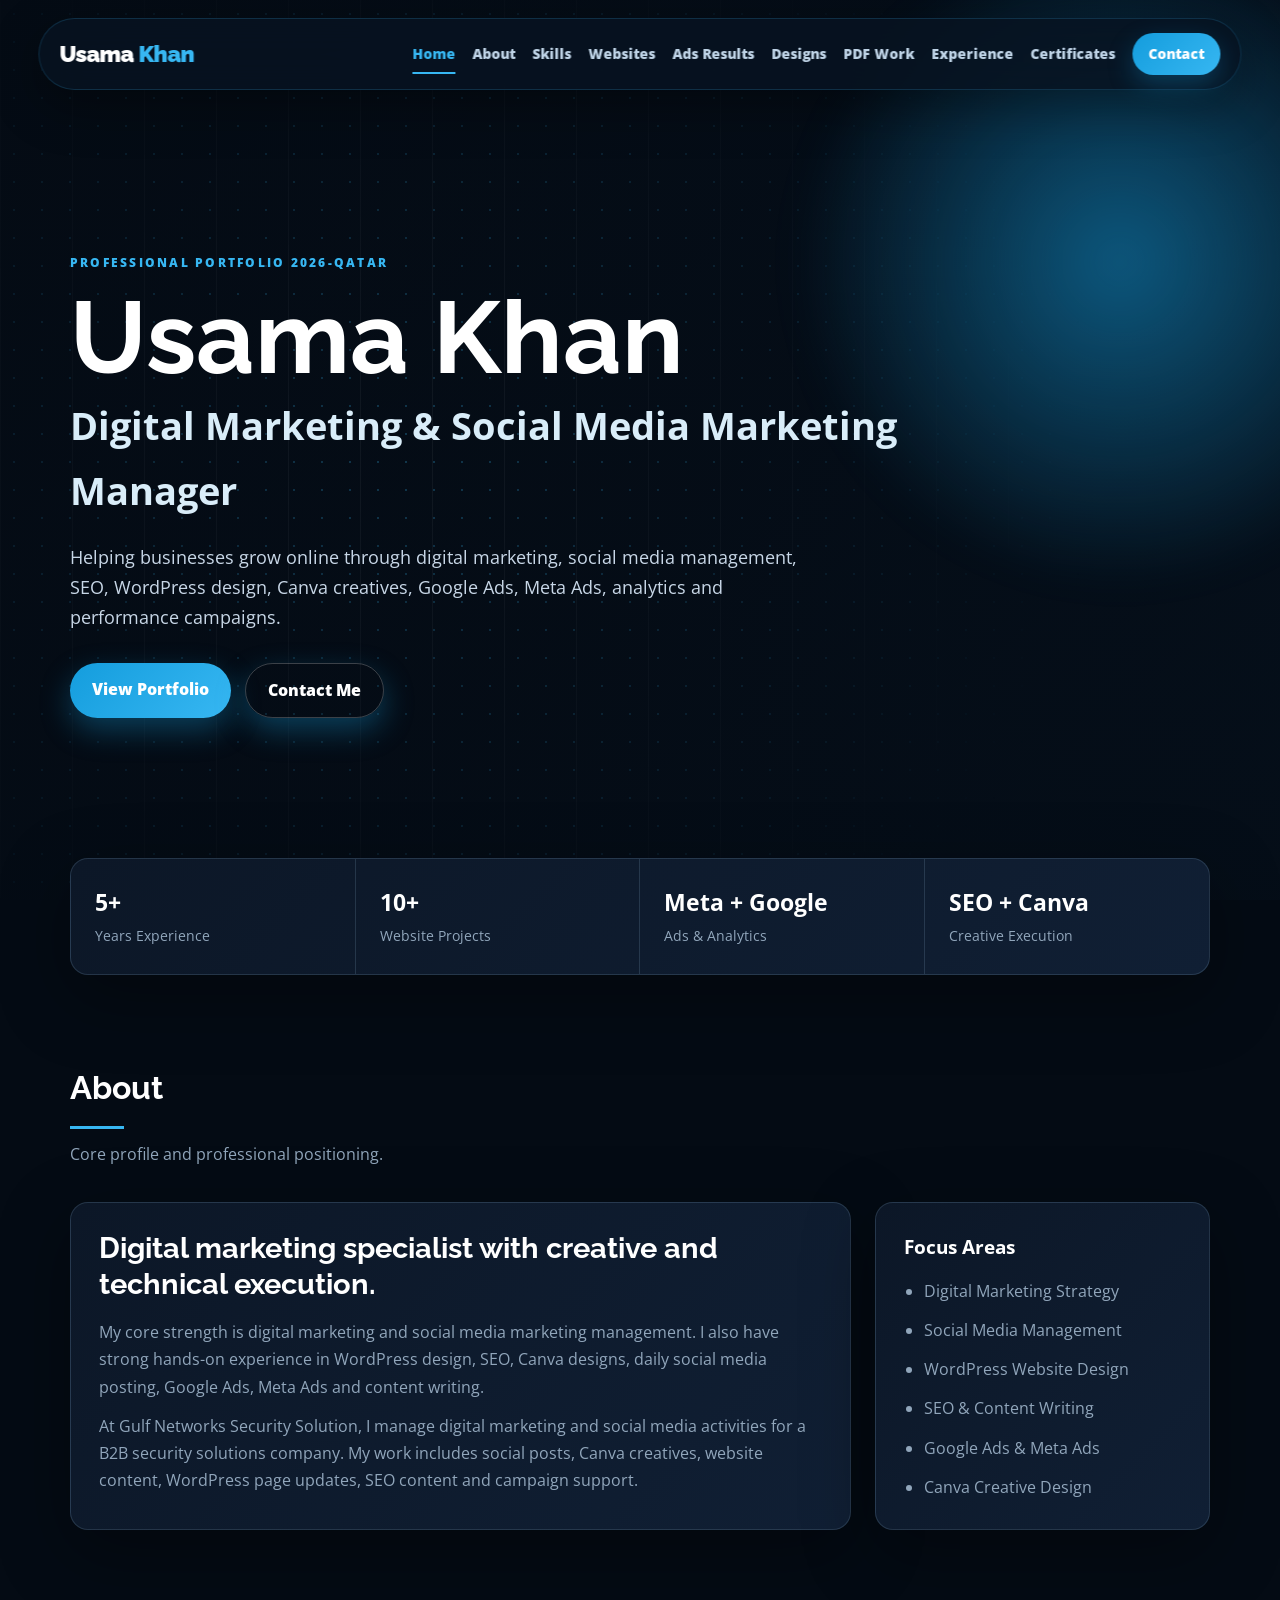
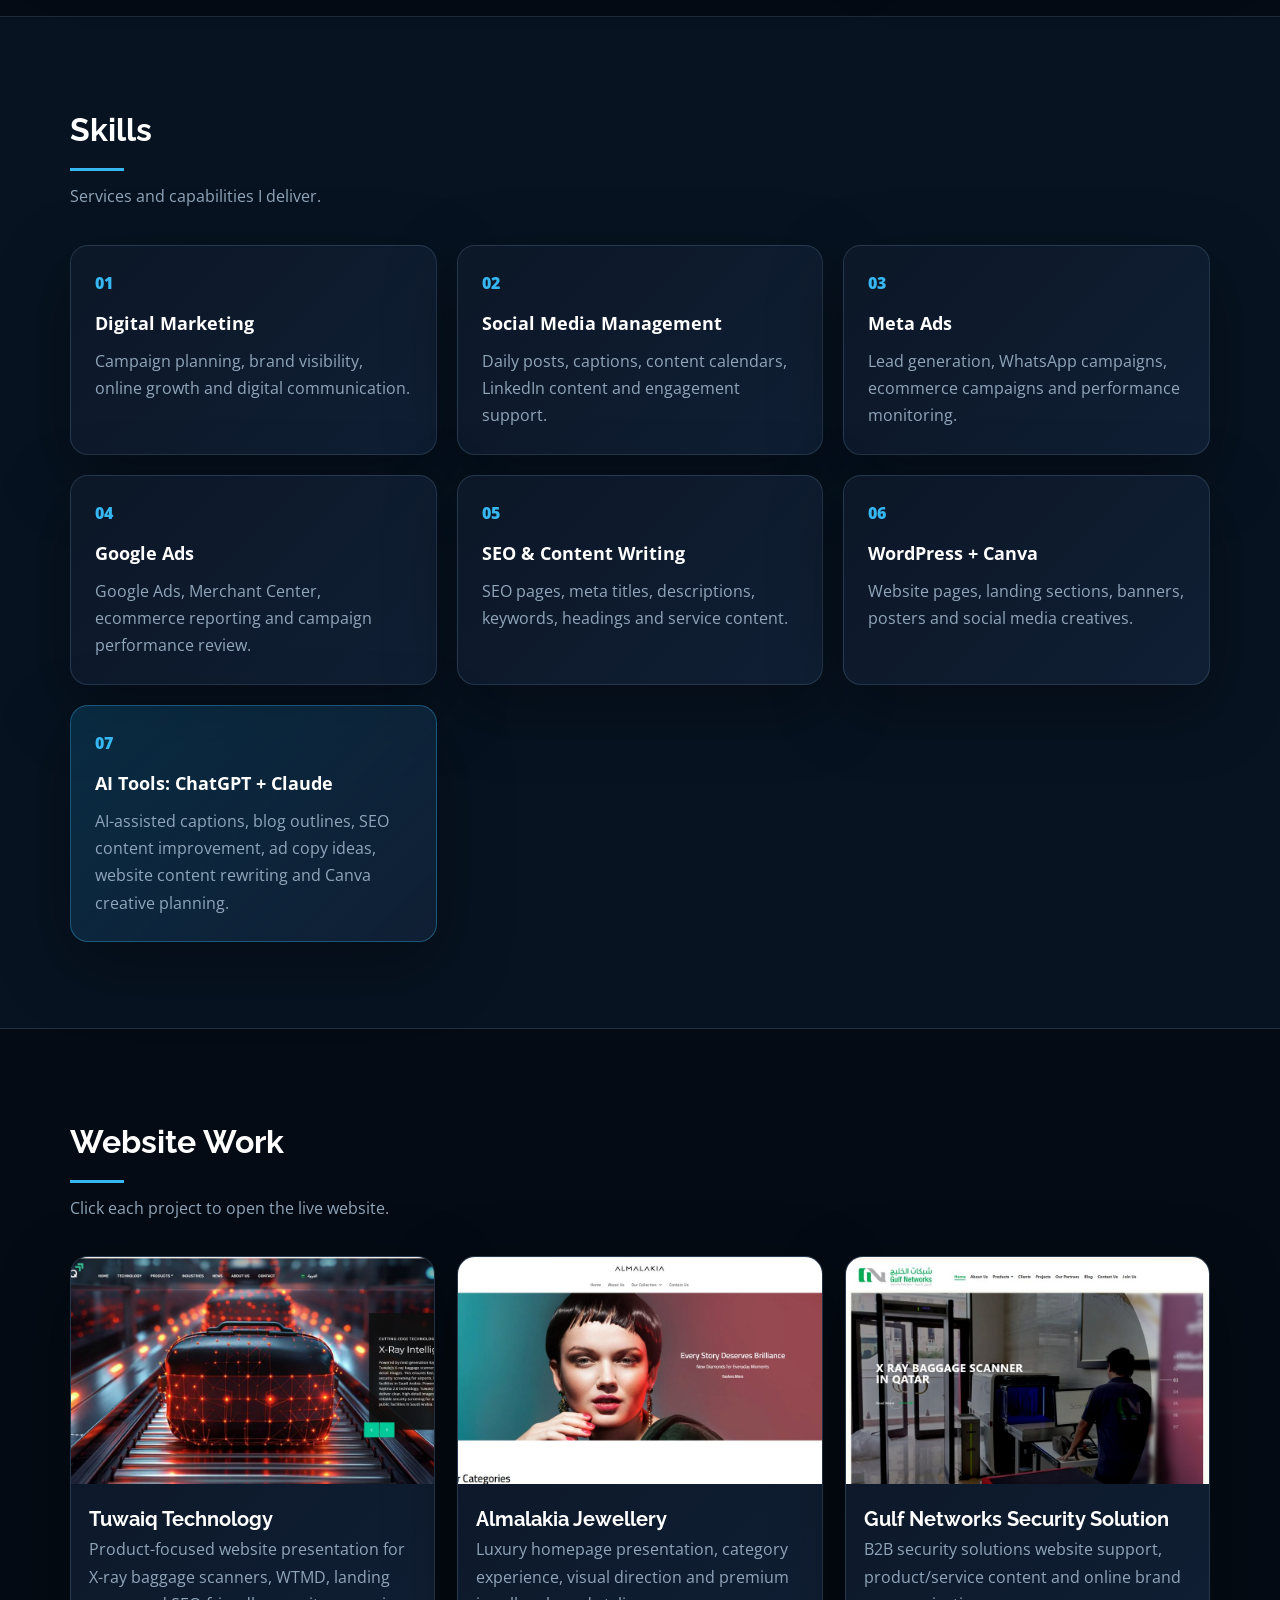
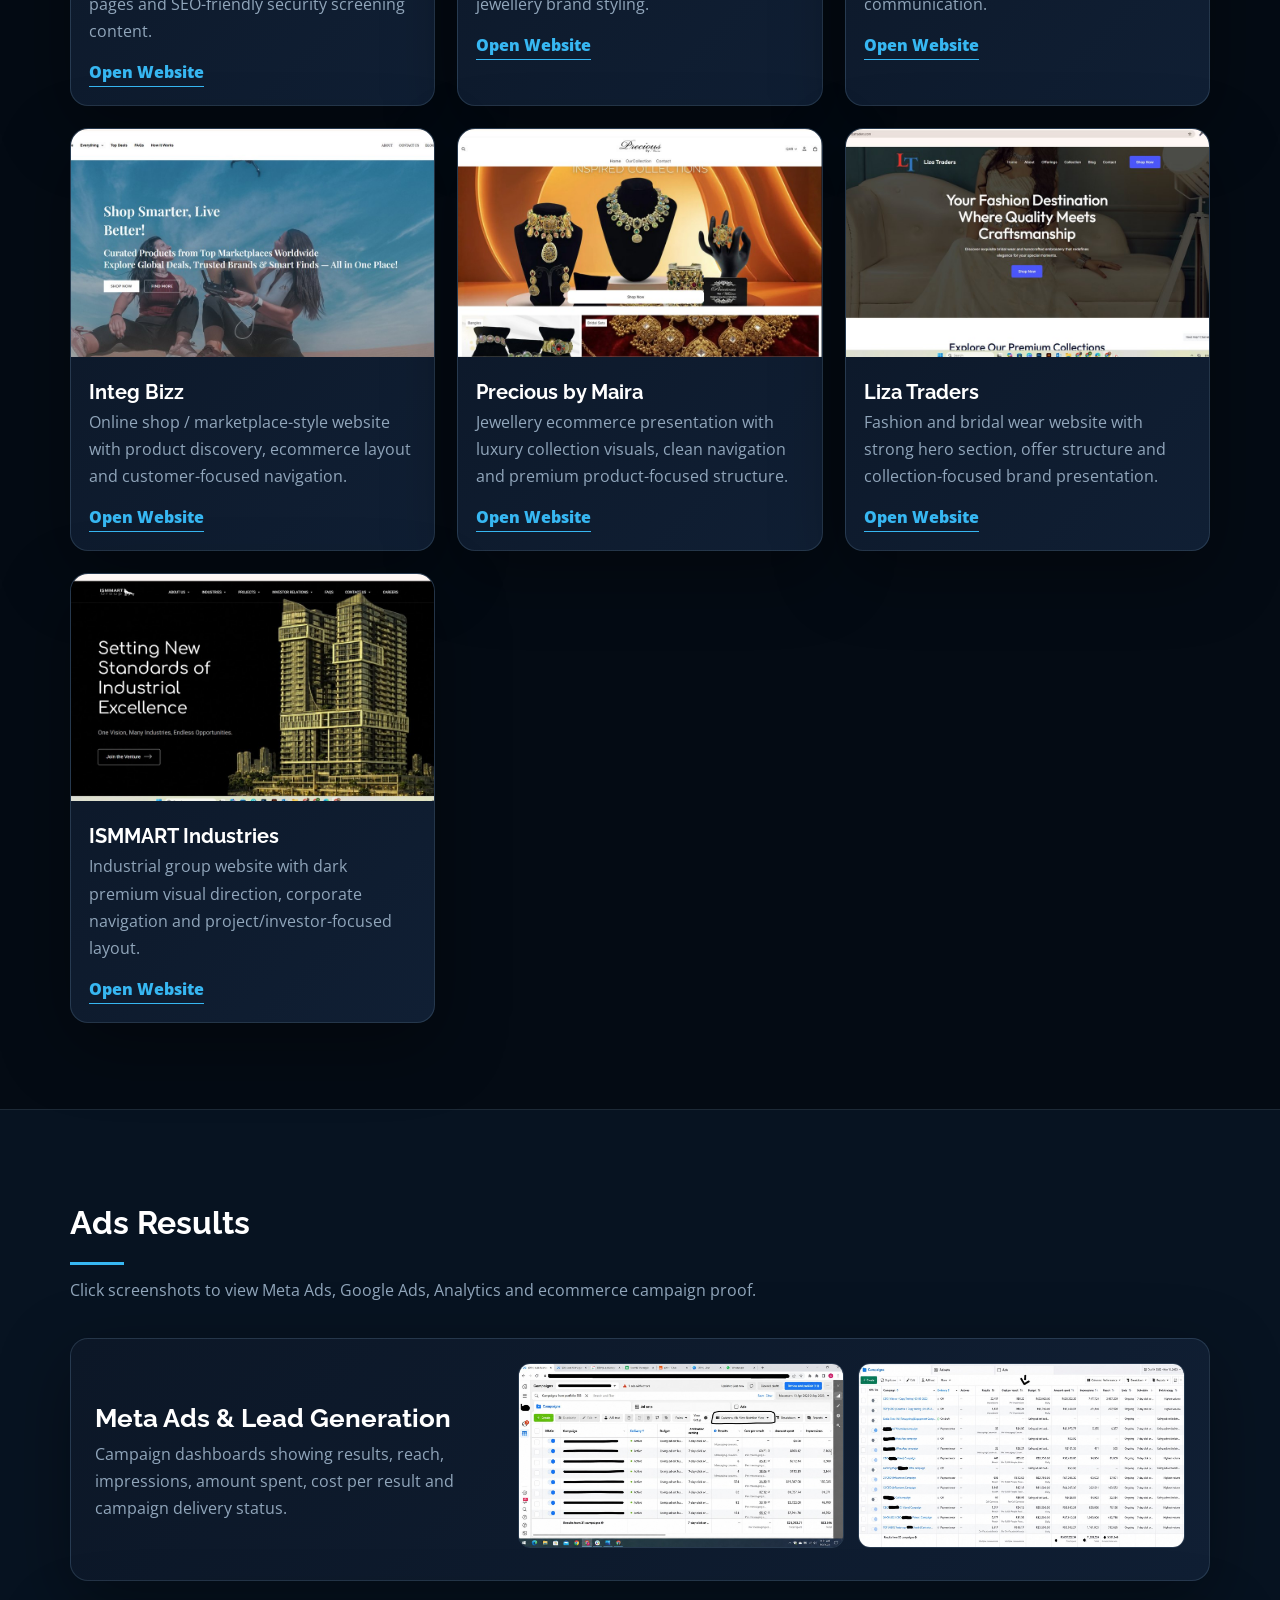
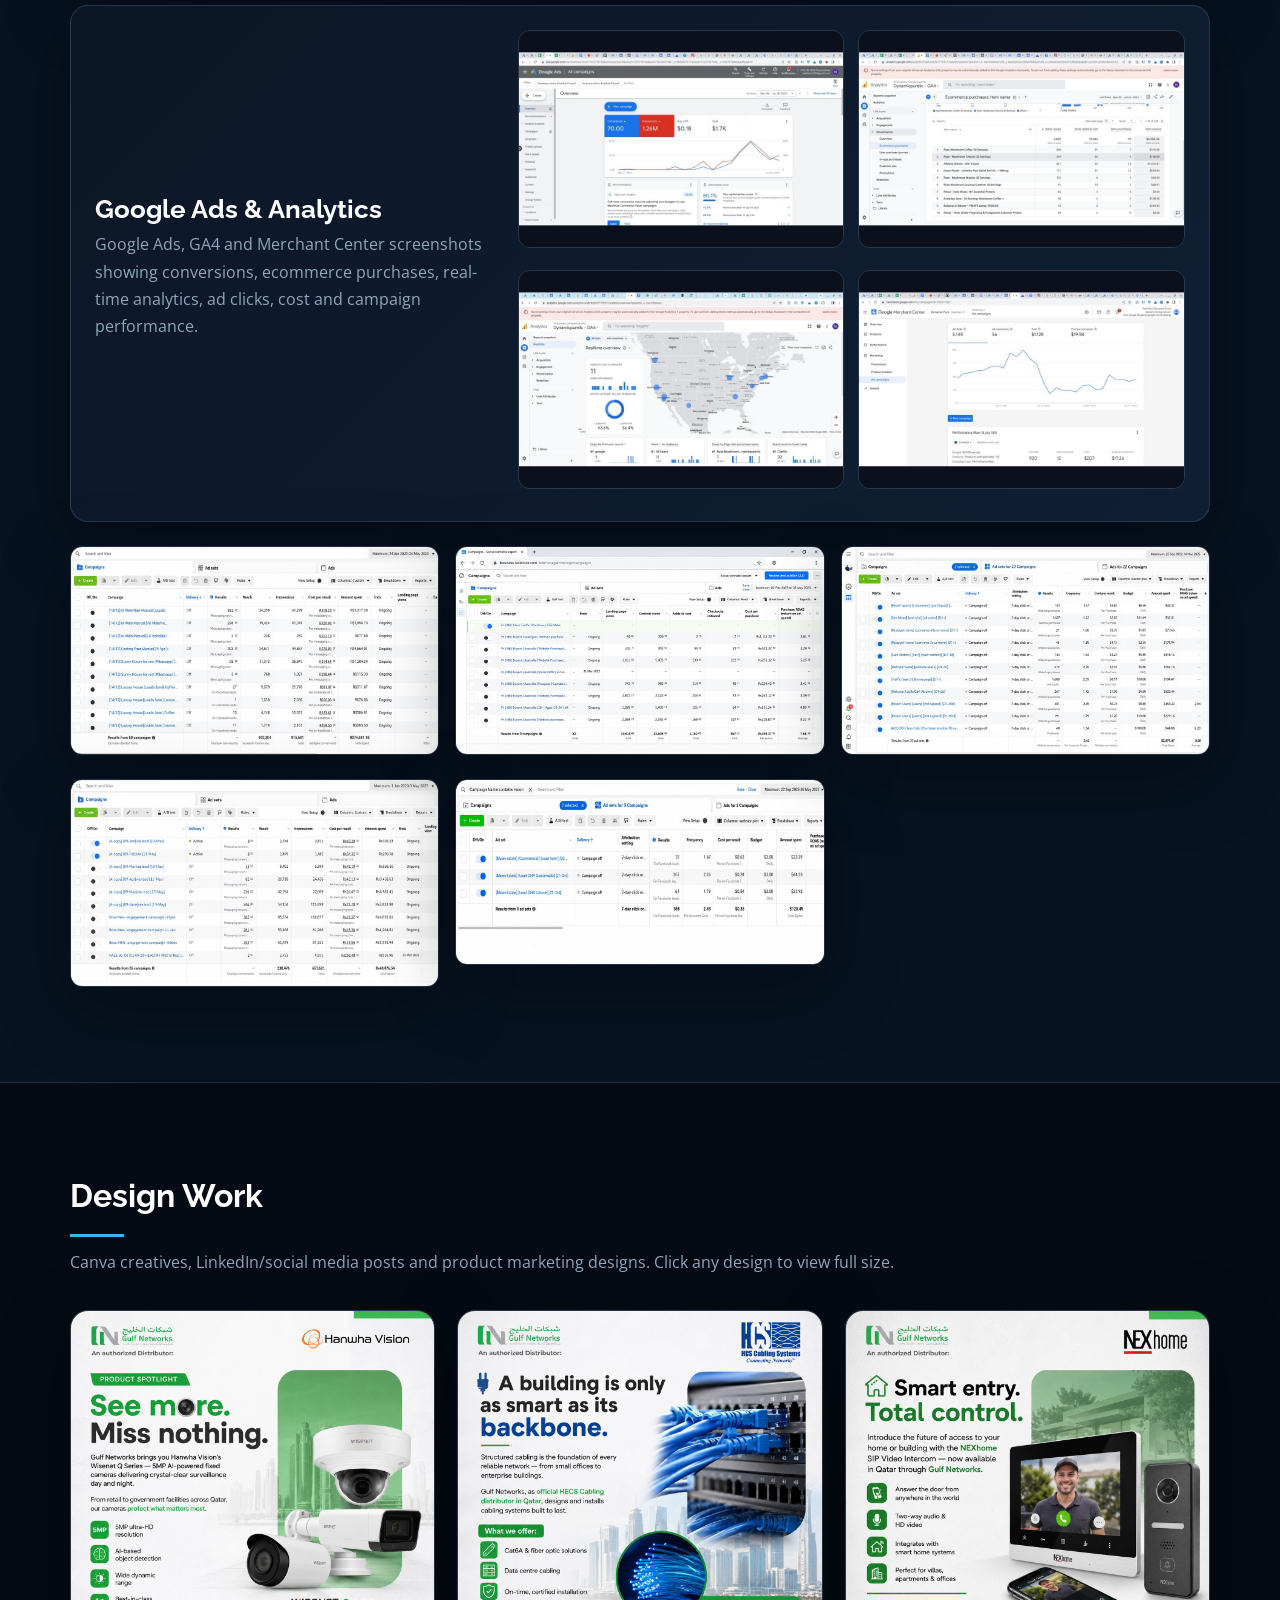
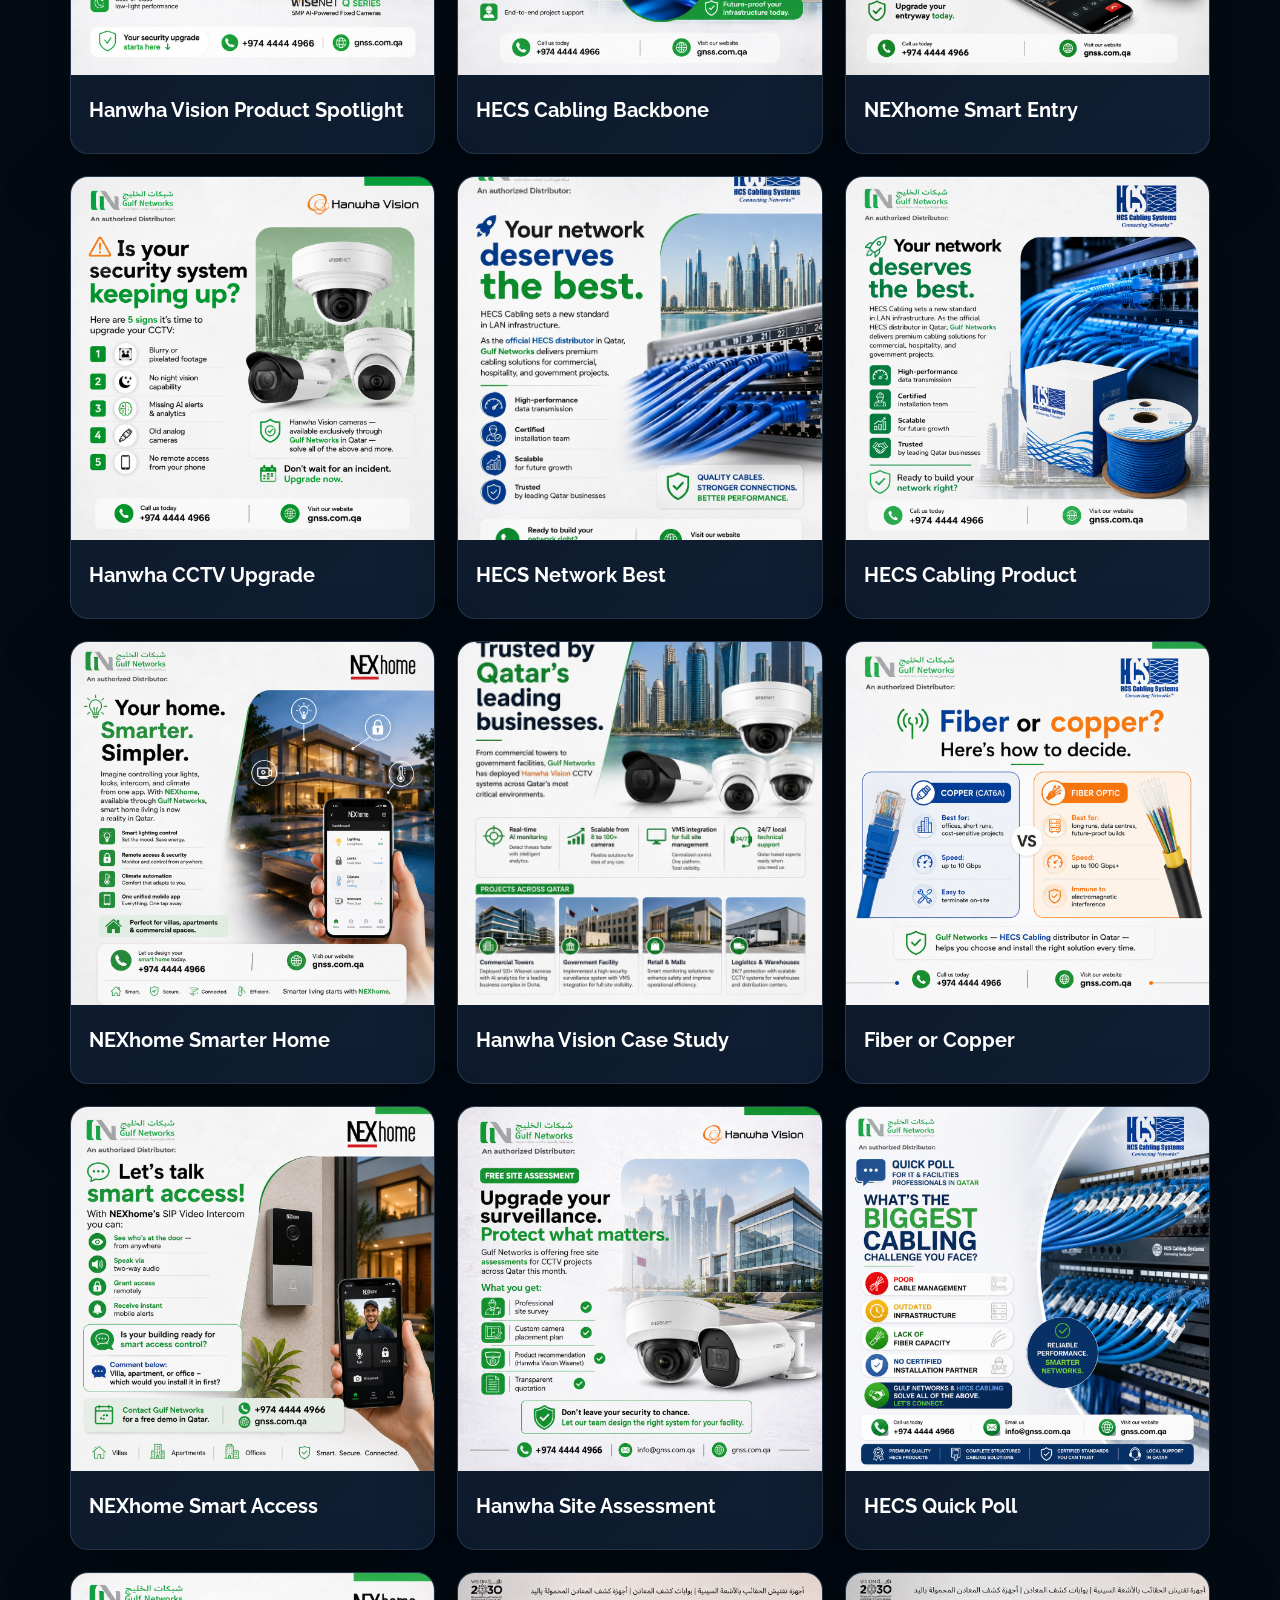
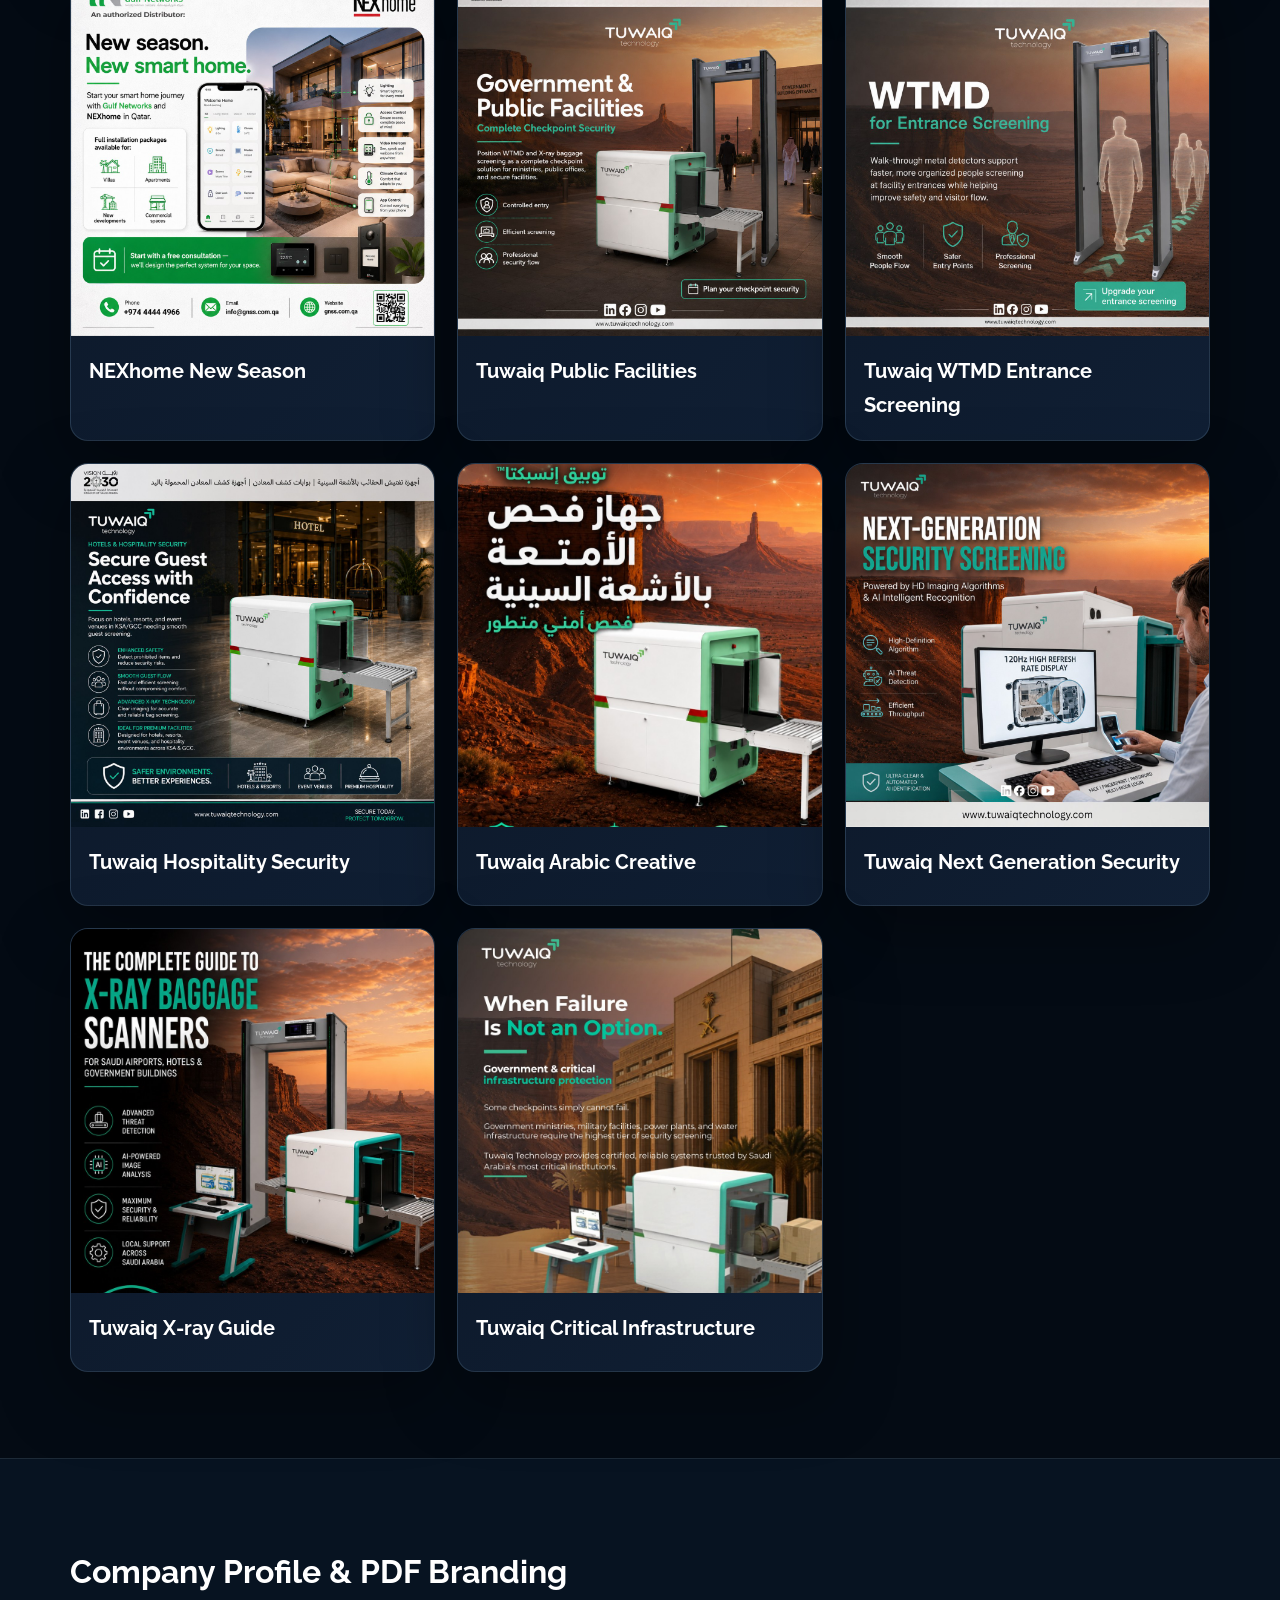
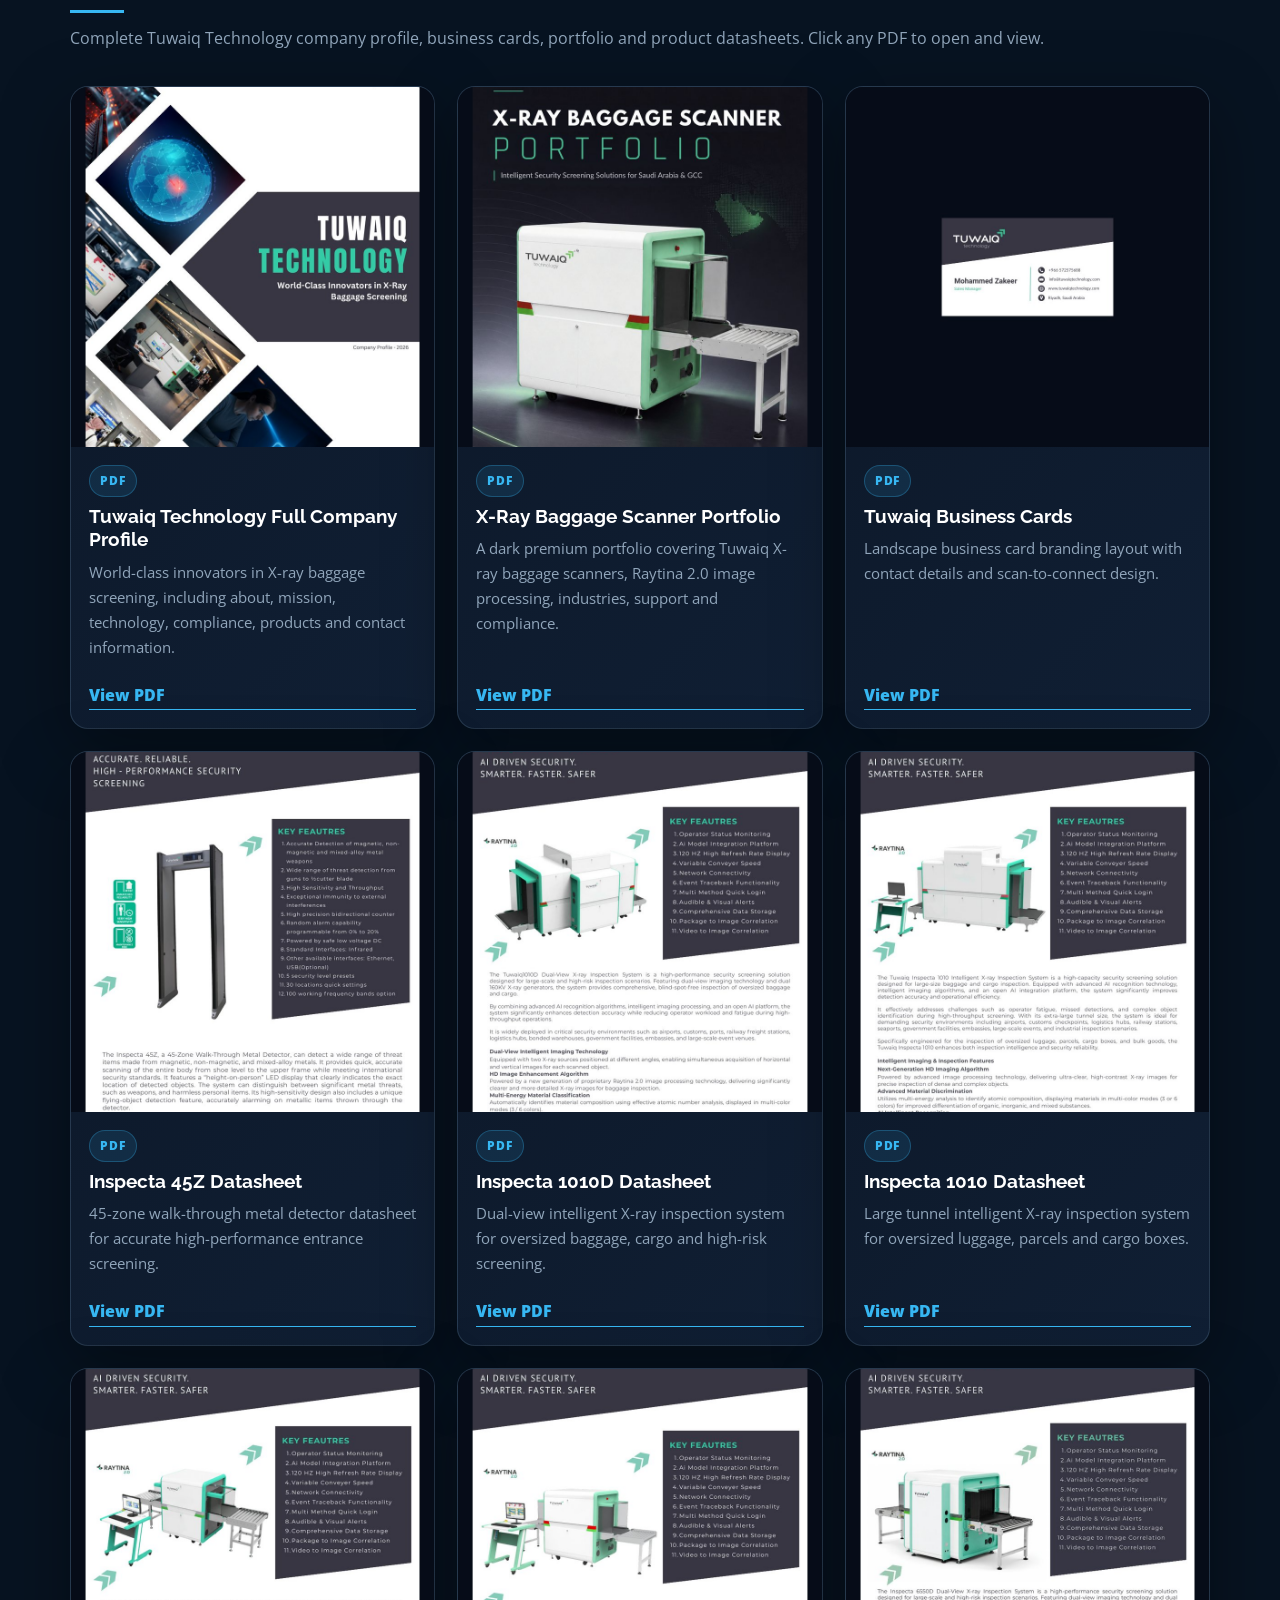
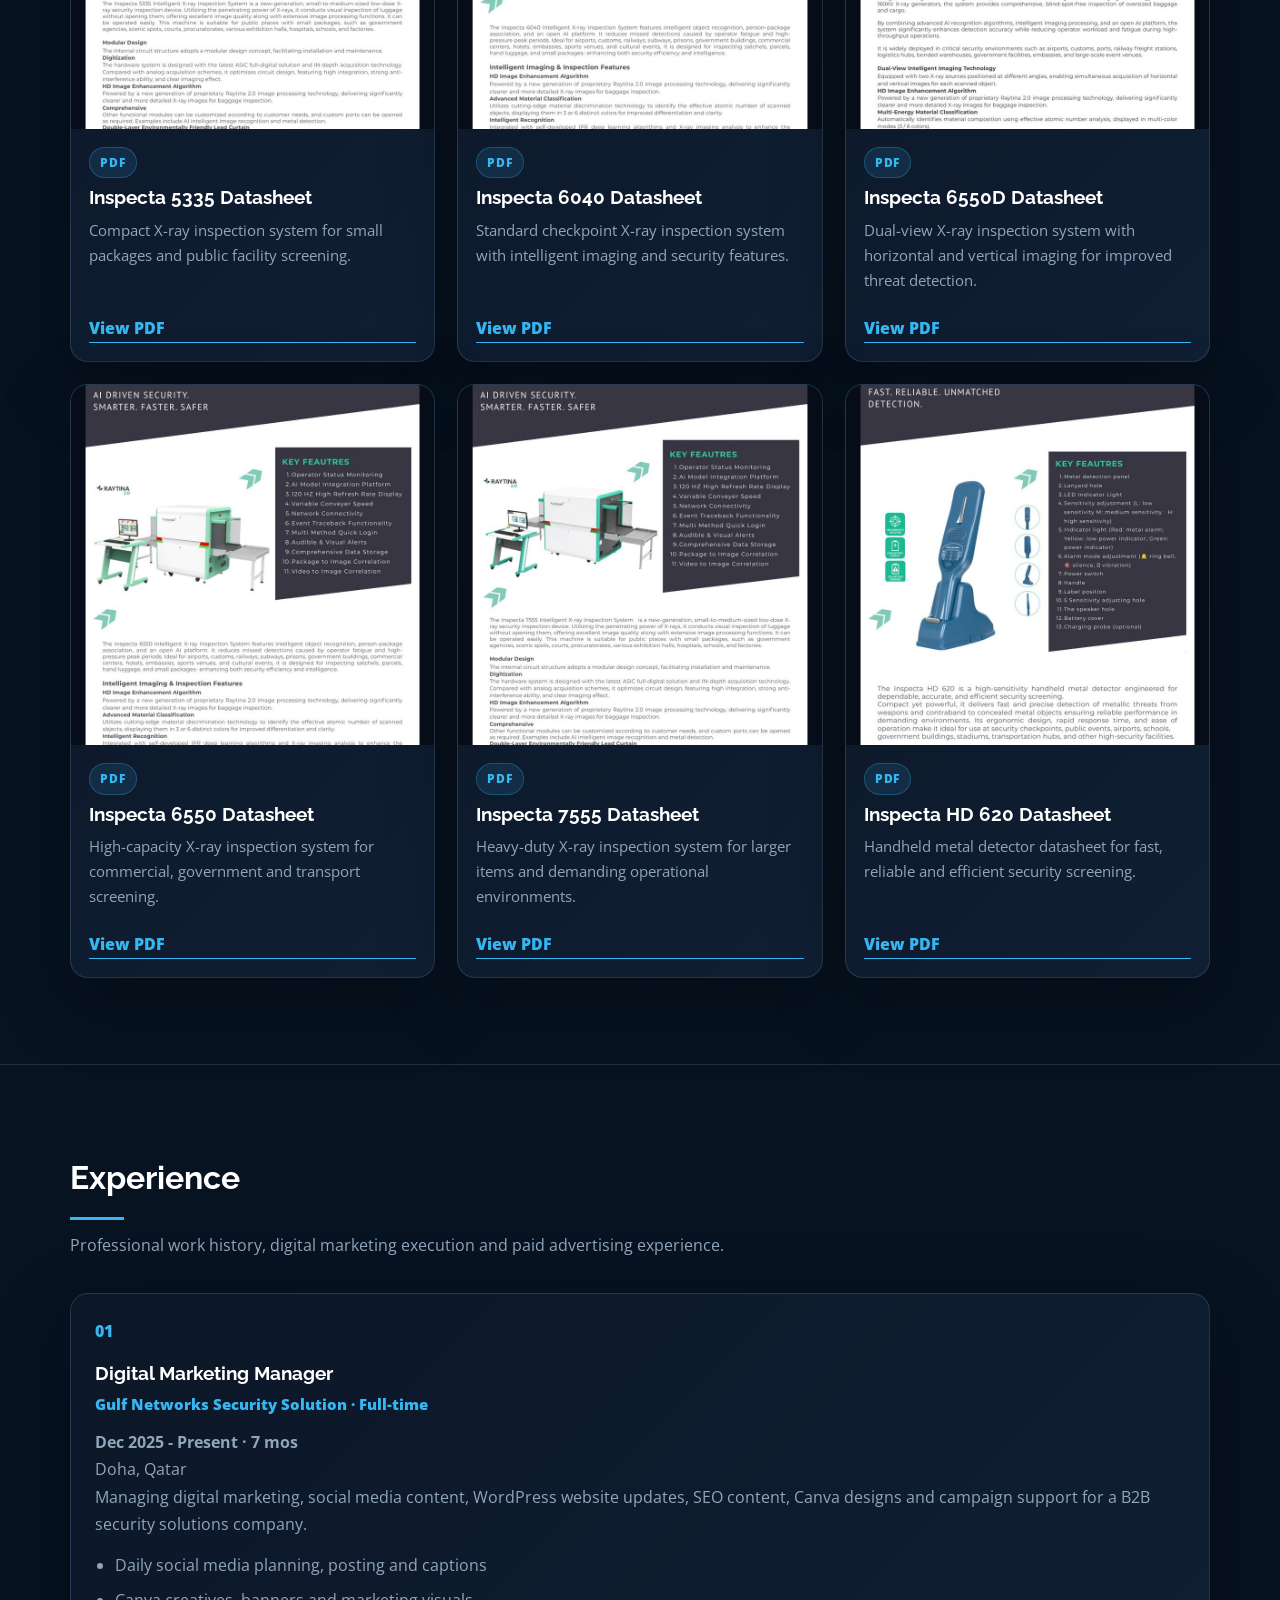
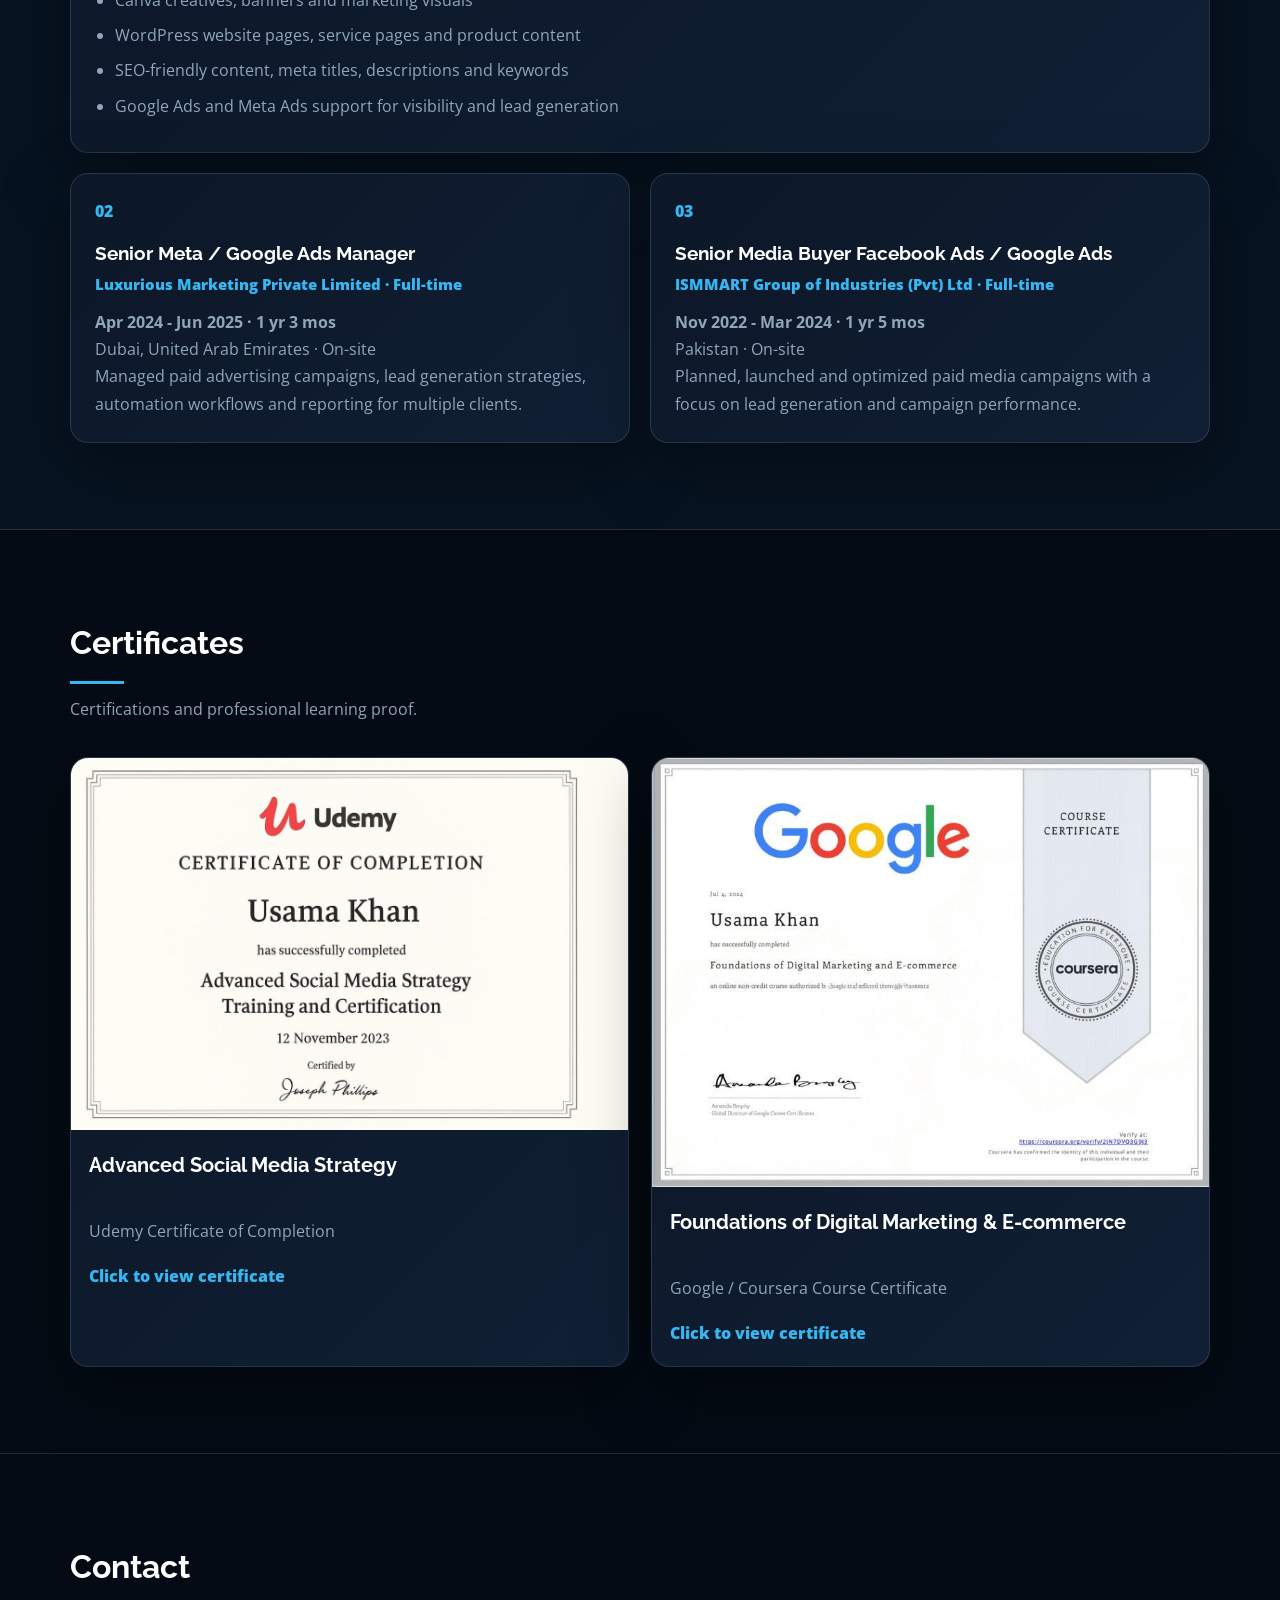
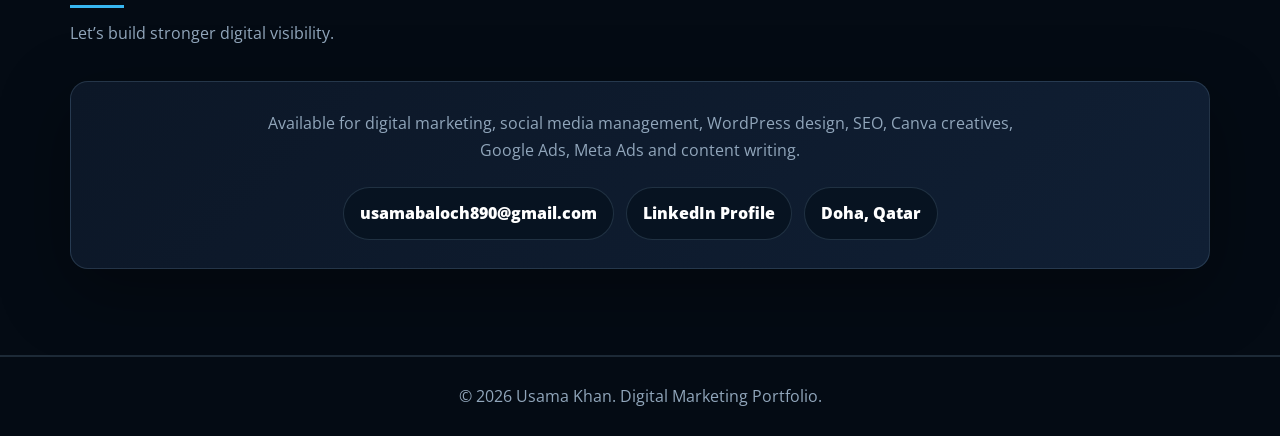
==== commit 703ec8e3: "Update index.html" ====
--- a/index.html
+++ b/index.html
@@ -32,7 +32,7 @@
     <section id="hero" class="hero">
       <div class="hero-overlay"></div>
       <div class="hero-content">
-        <p class="subline">Professional Portfolio 2026 - Qatar</p>
+        <p class="subline">Professional Portfolio 2026-Qatar</p>
         <h2>Usama Khan</h2>
         <h3>Digital Marketing & Social Media Marketing Manager</h3>
         <p class="hero-text">
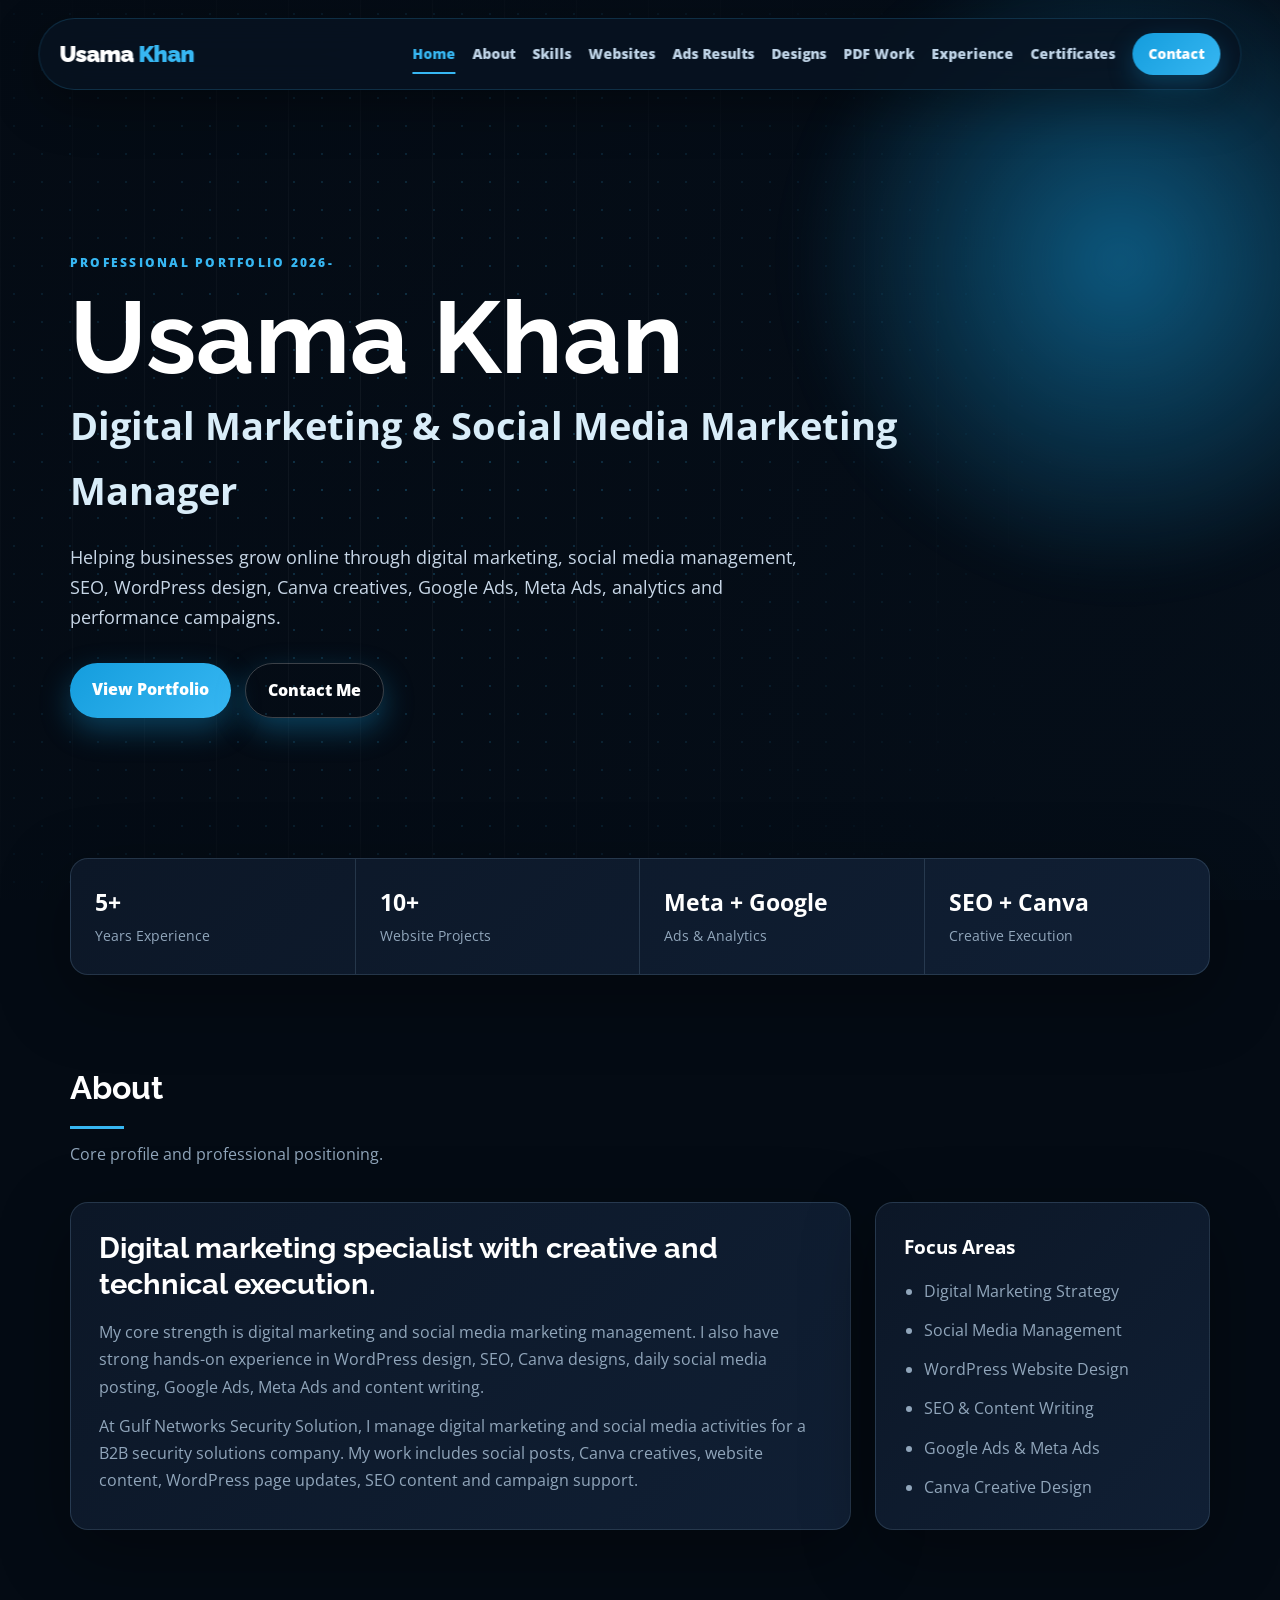
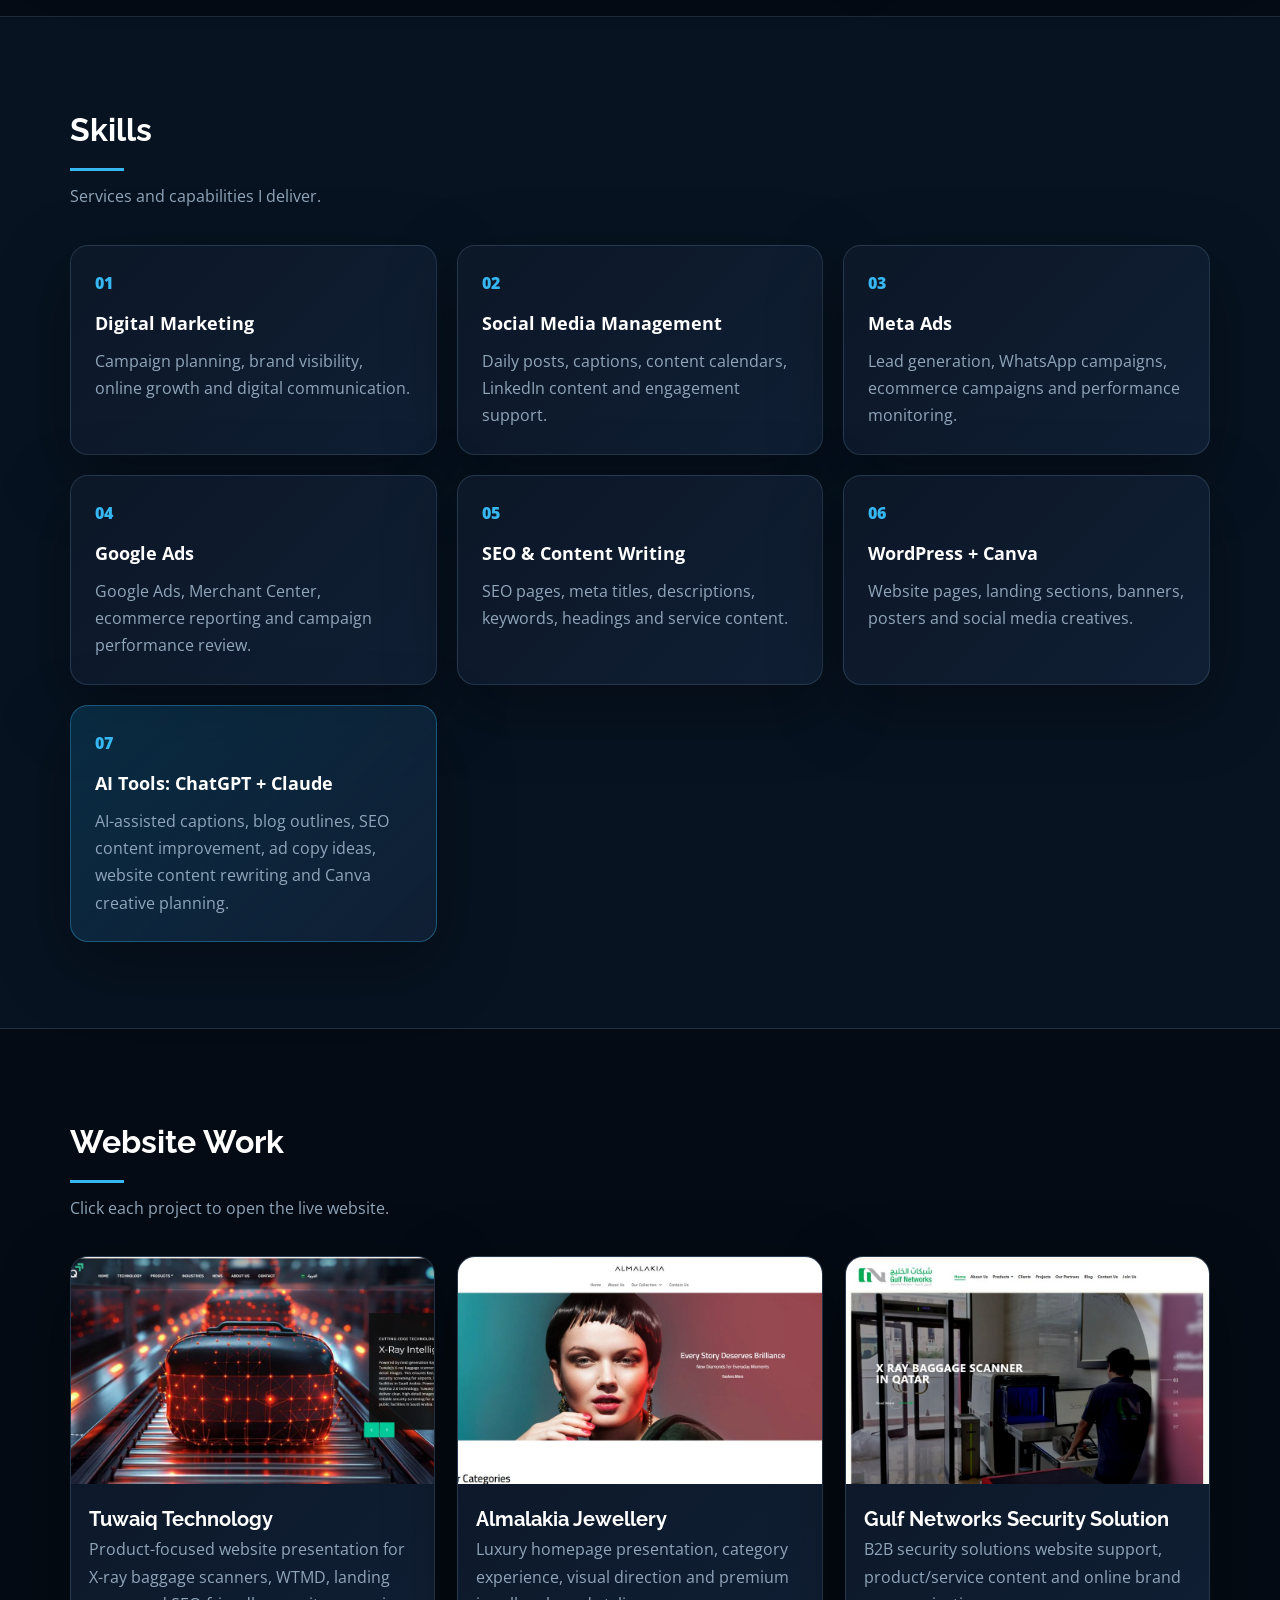
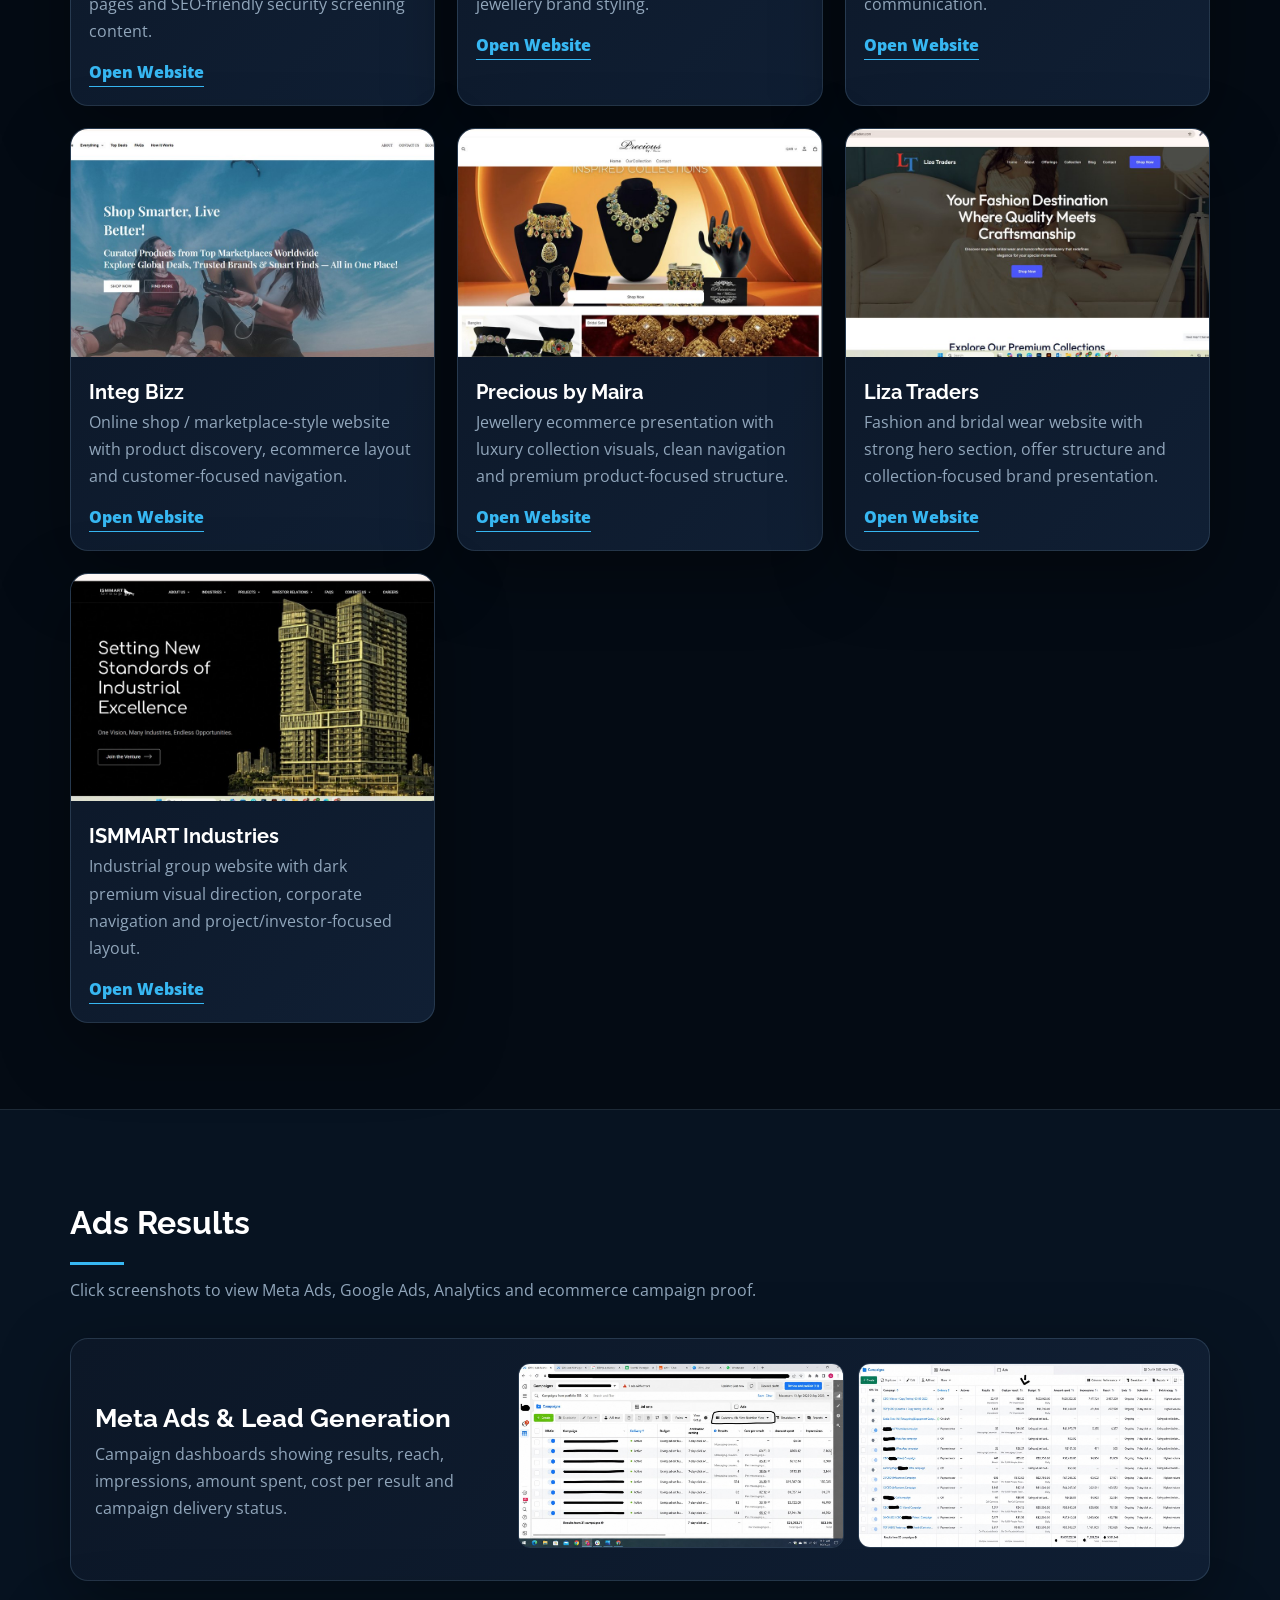
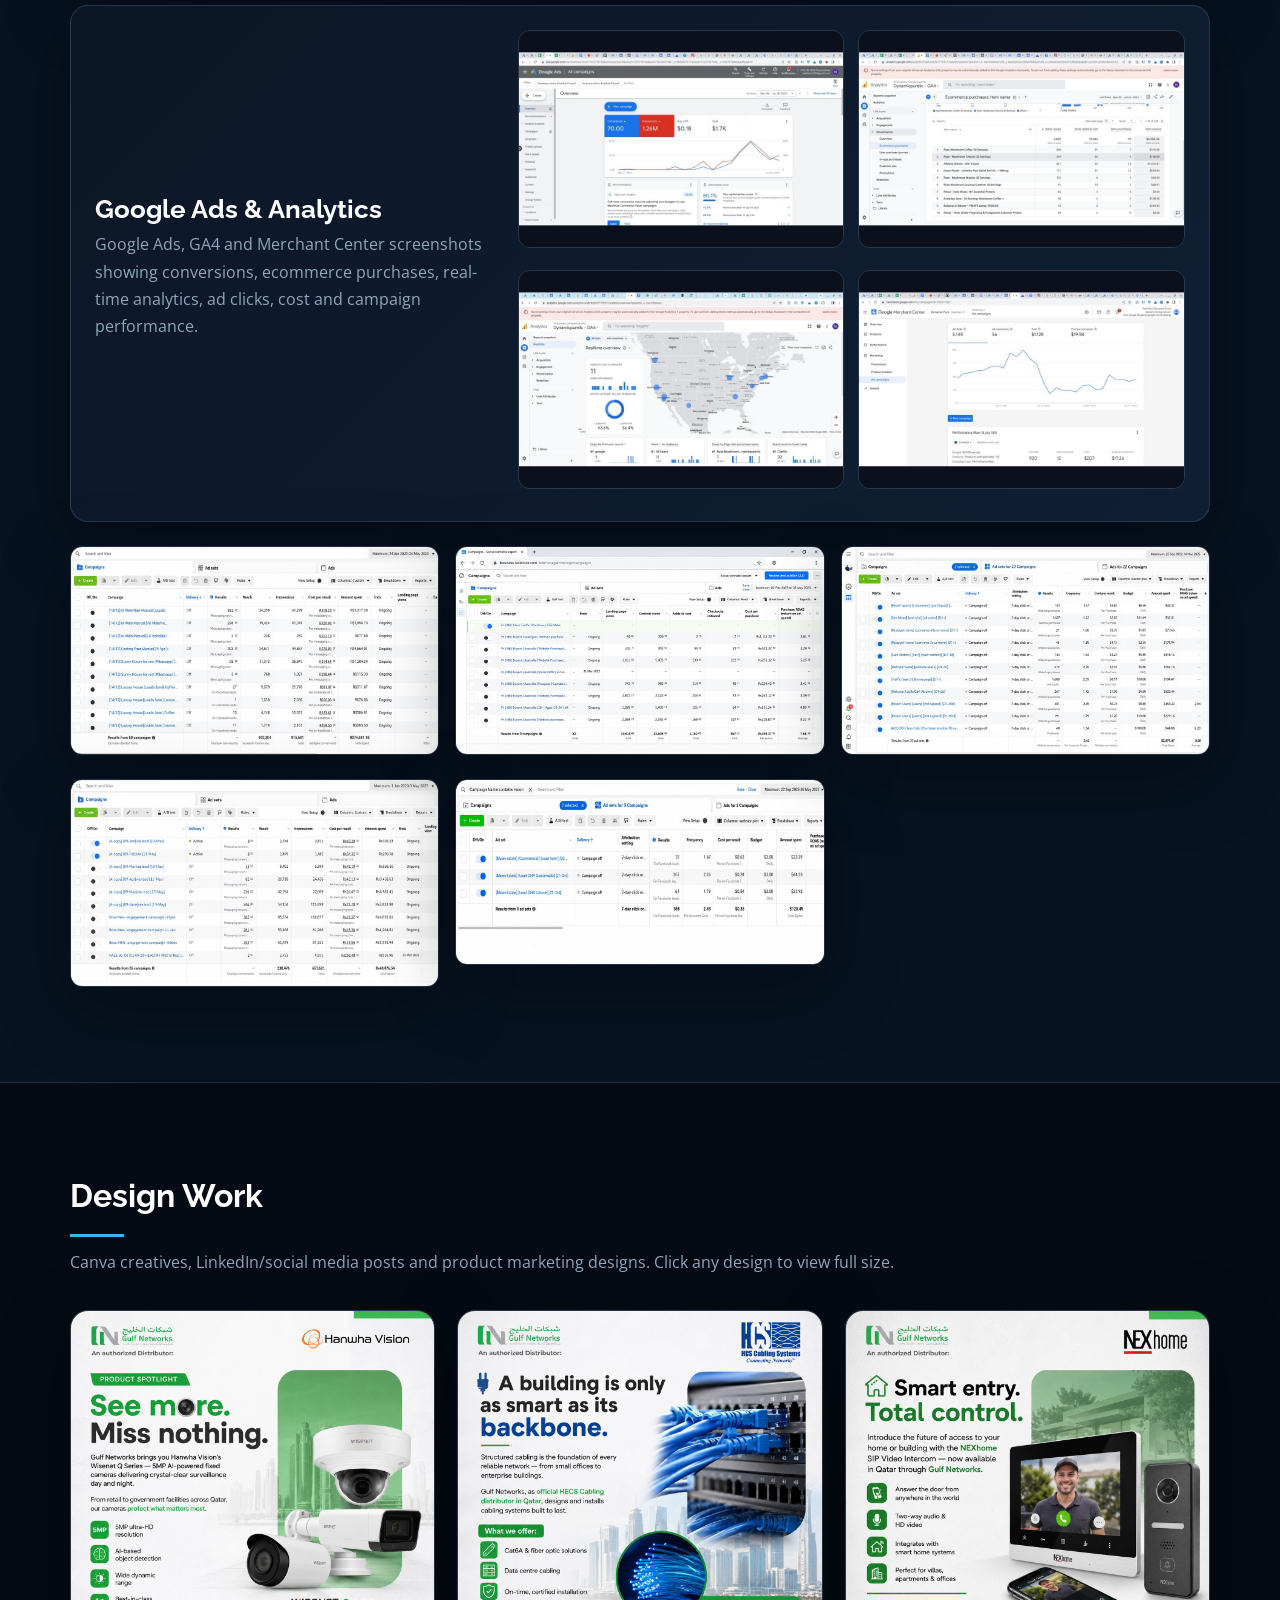
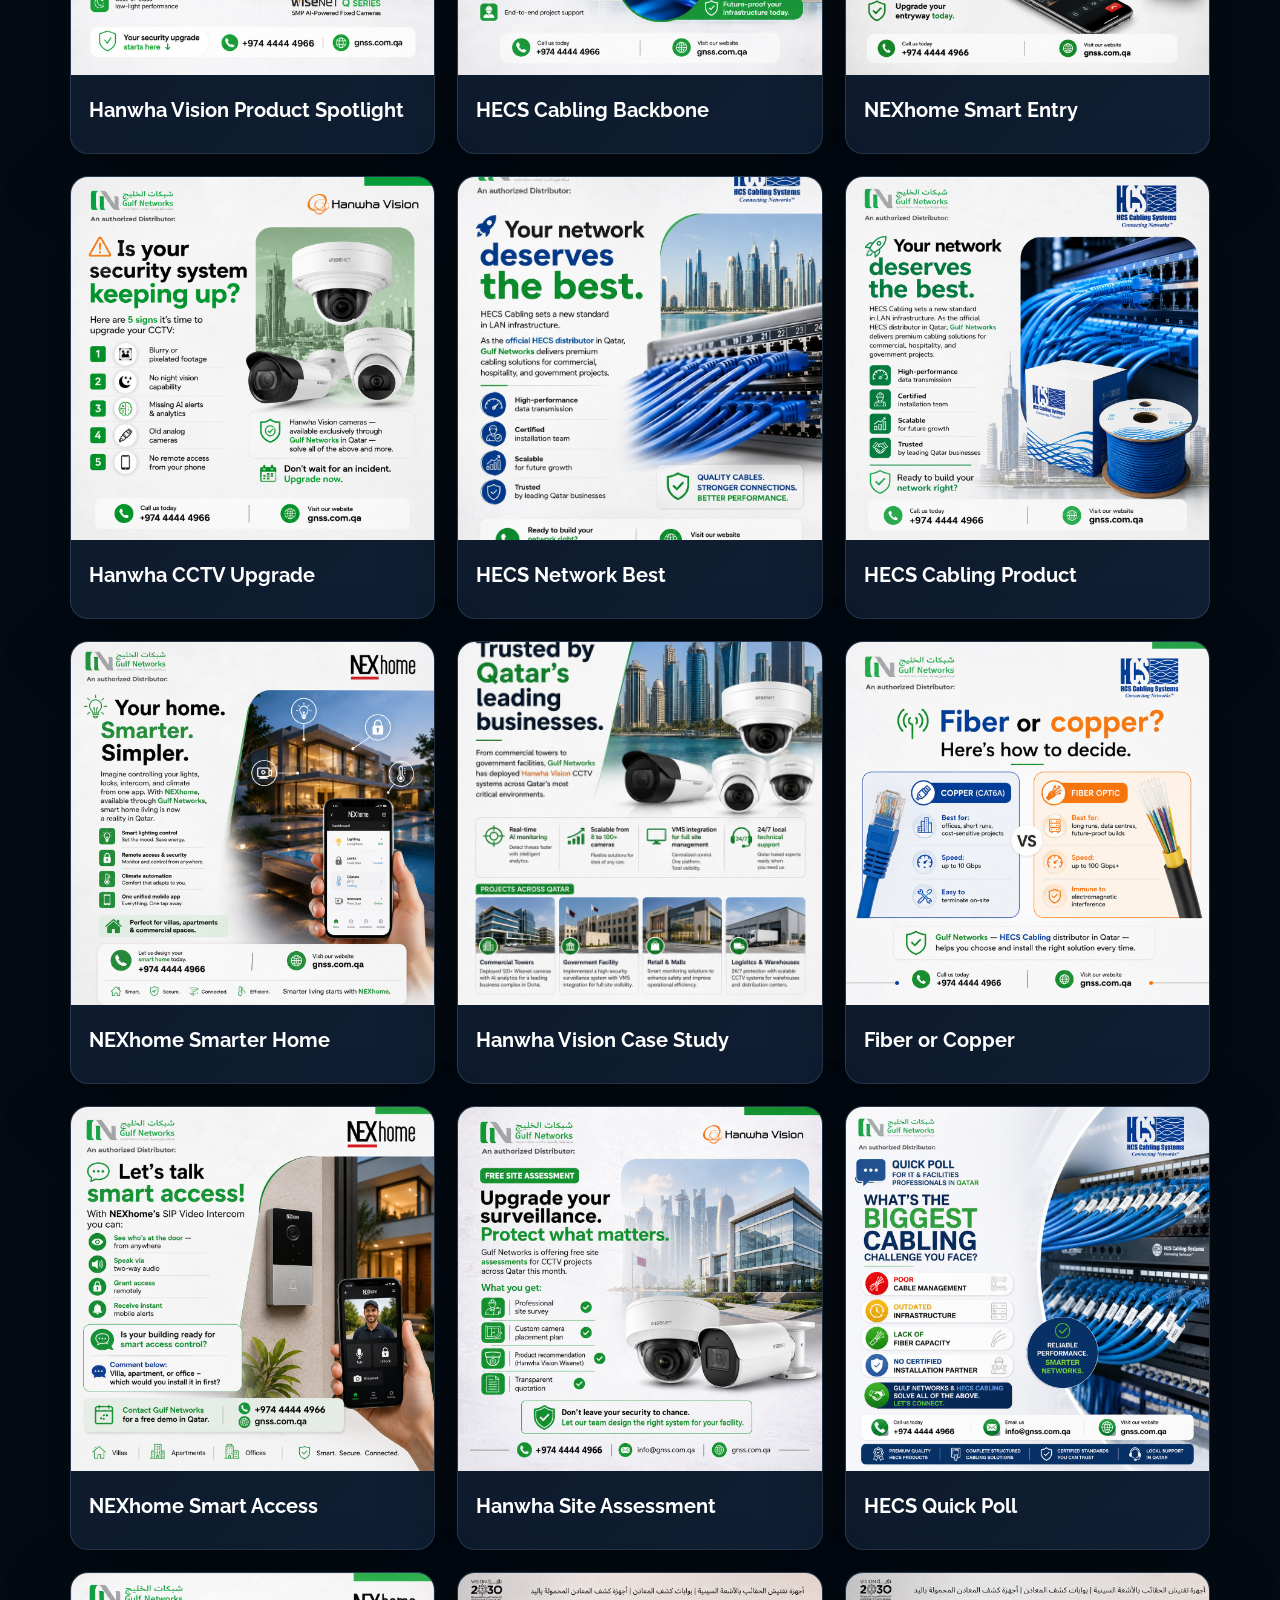
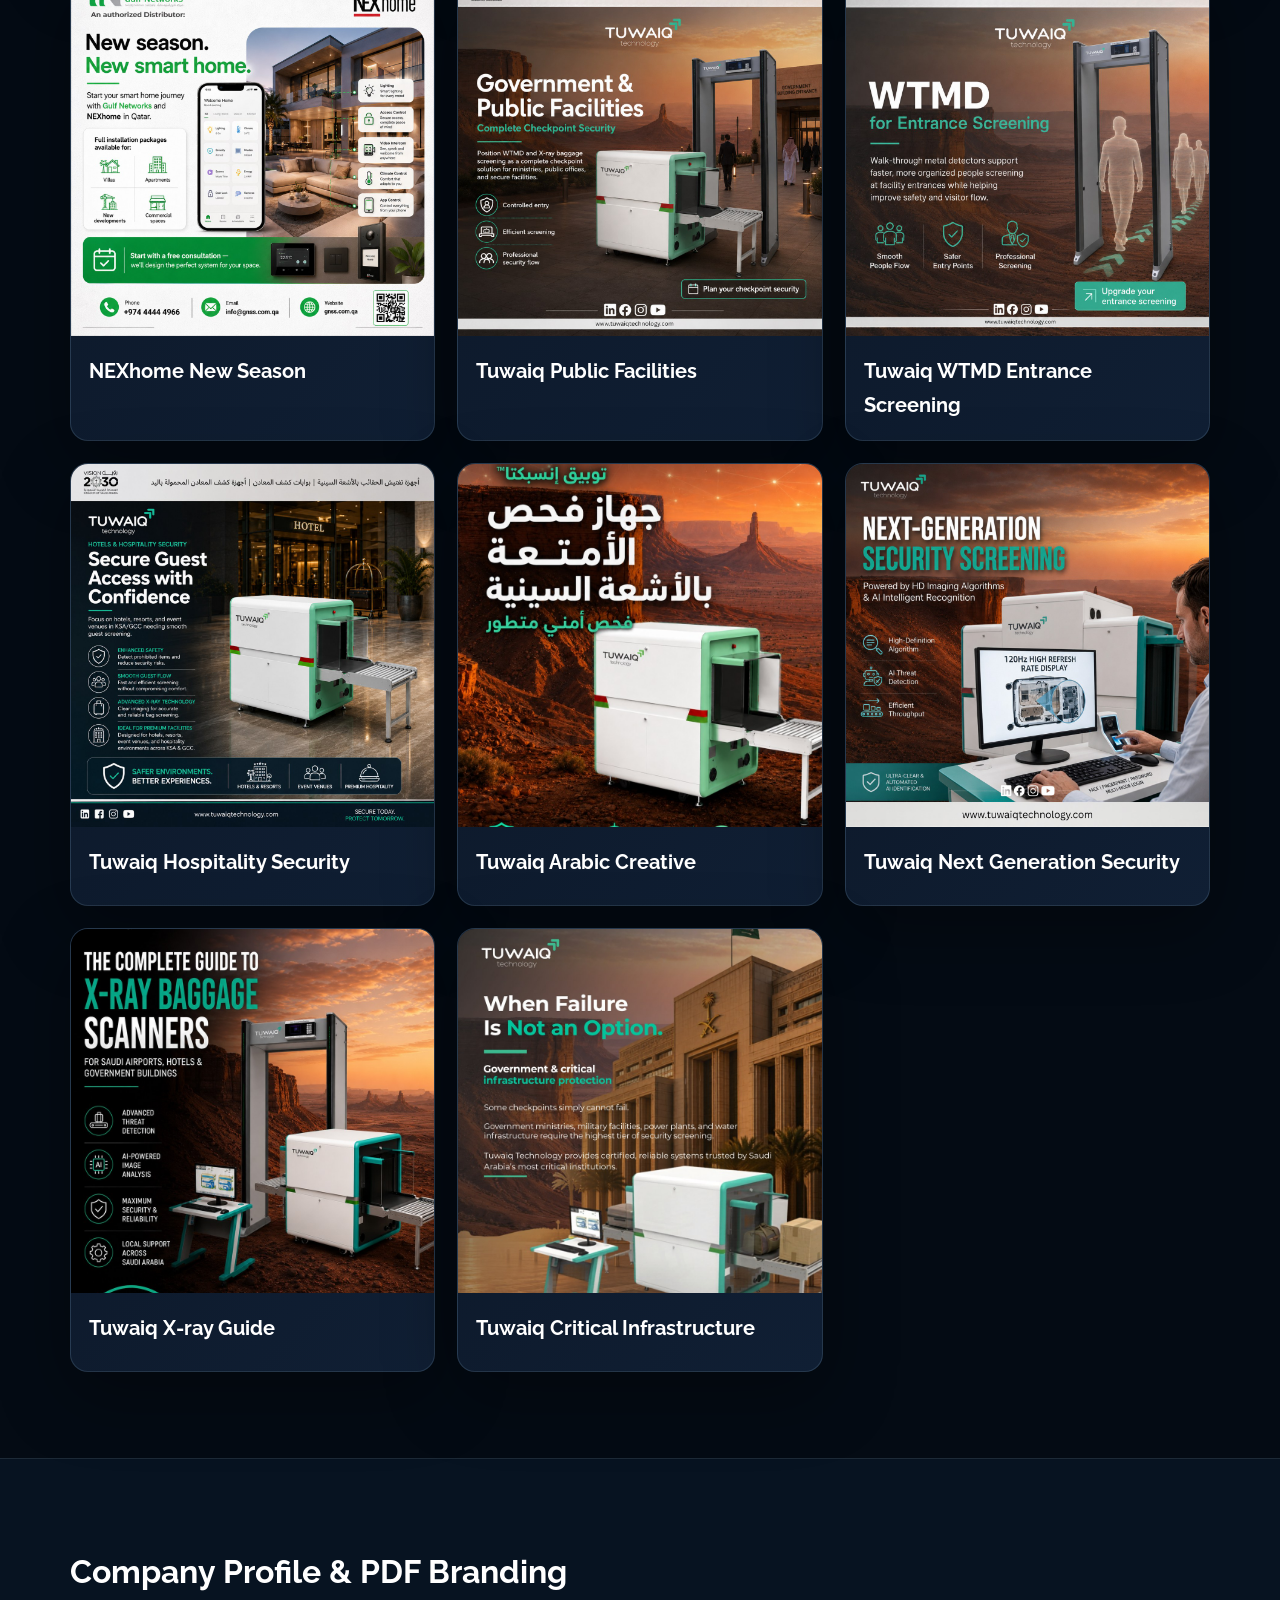
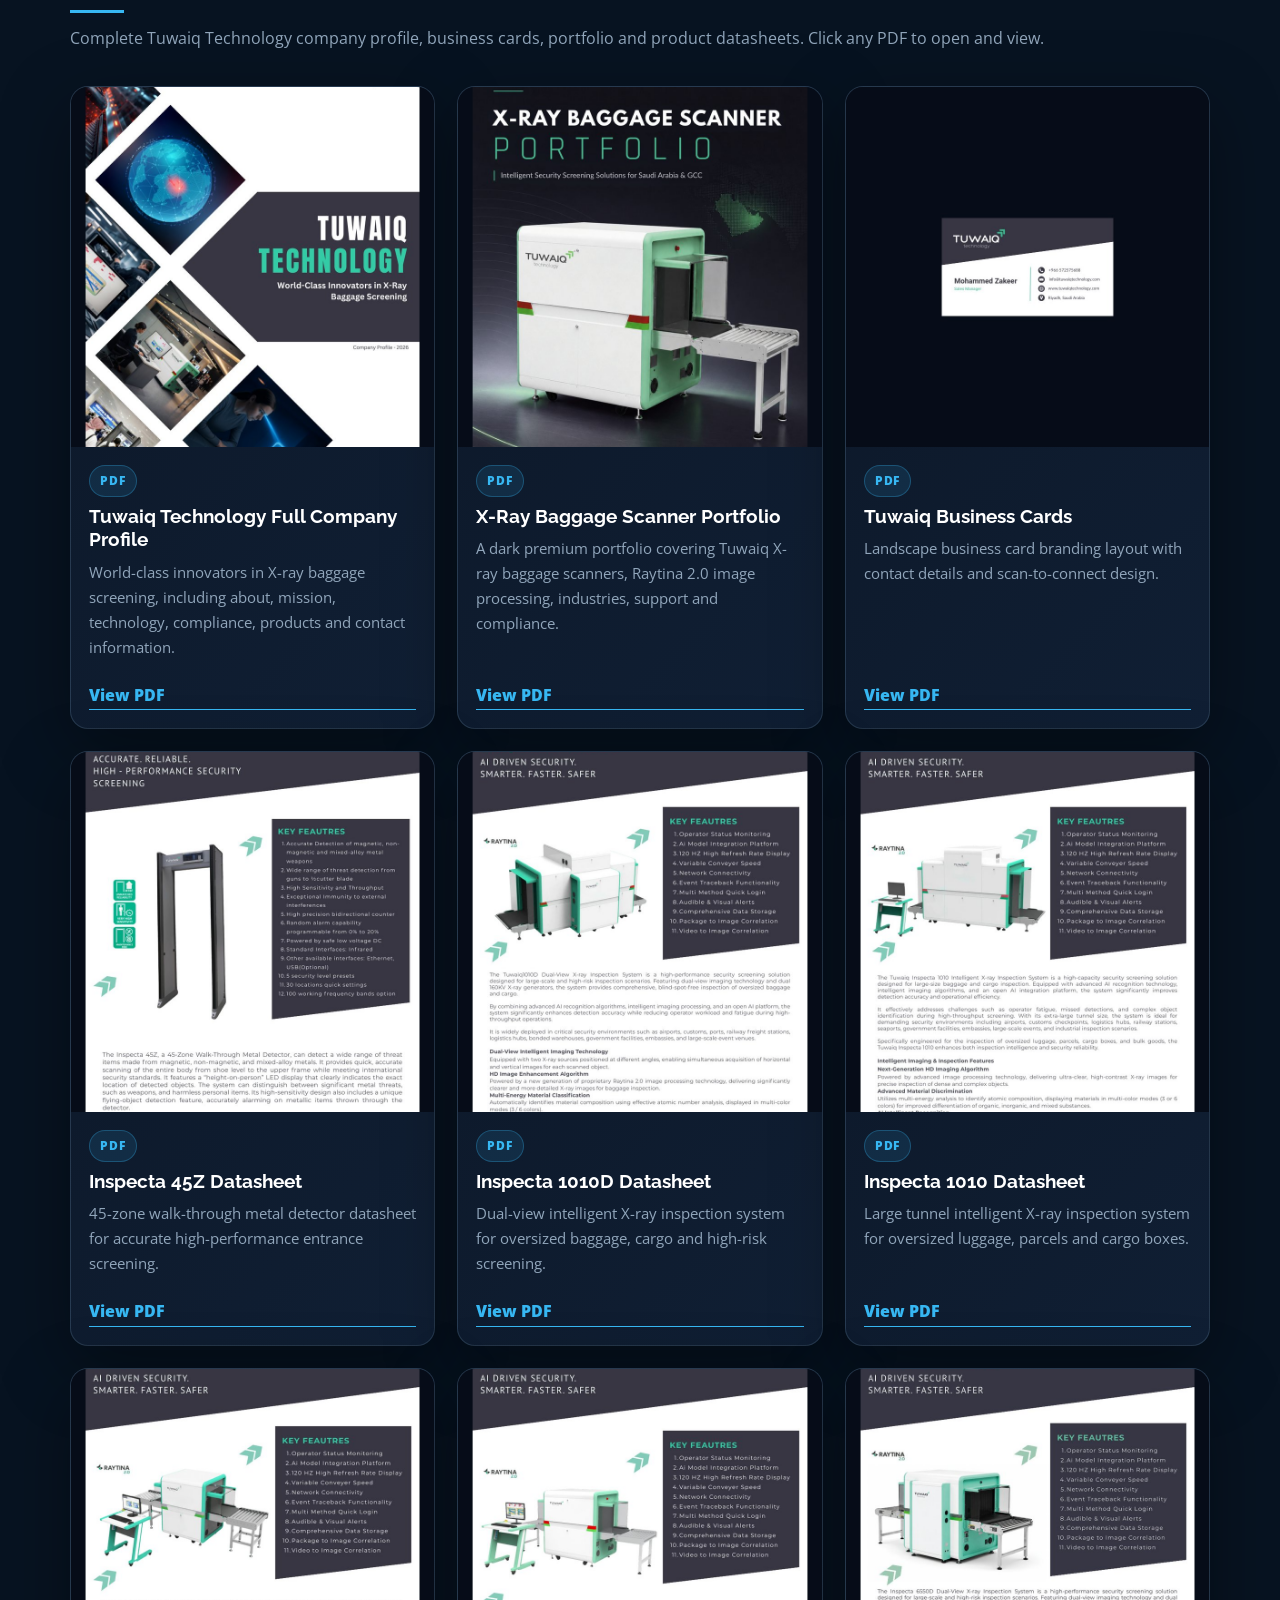
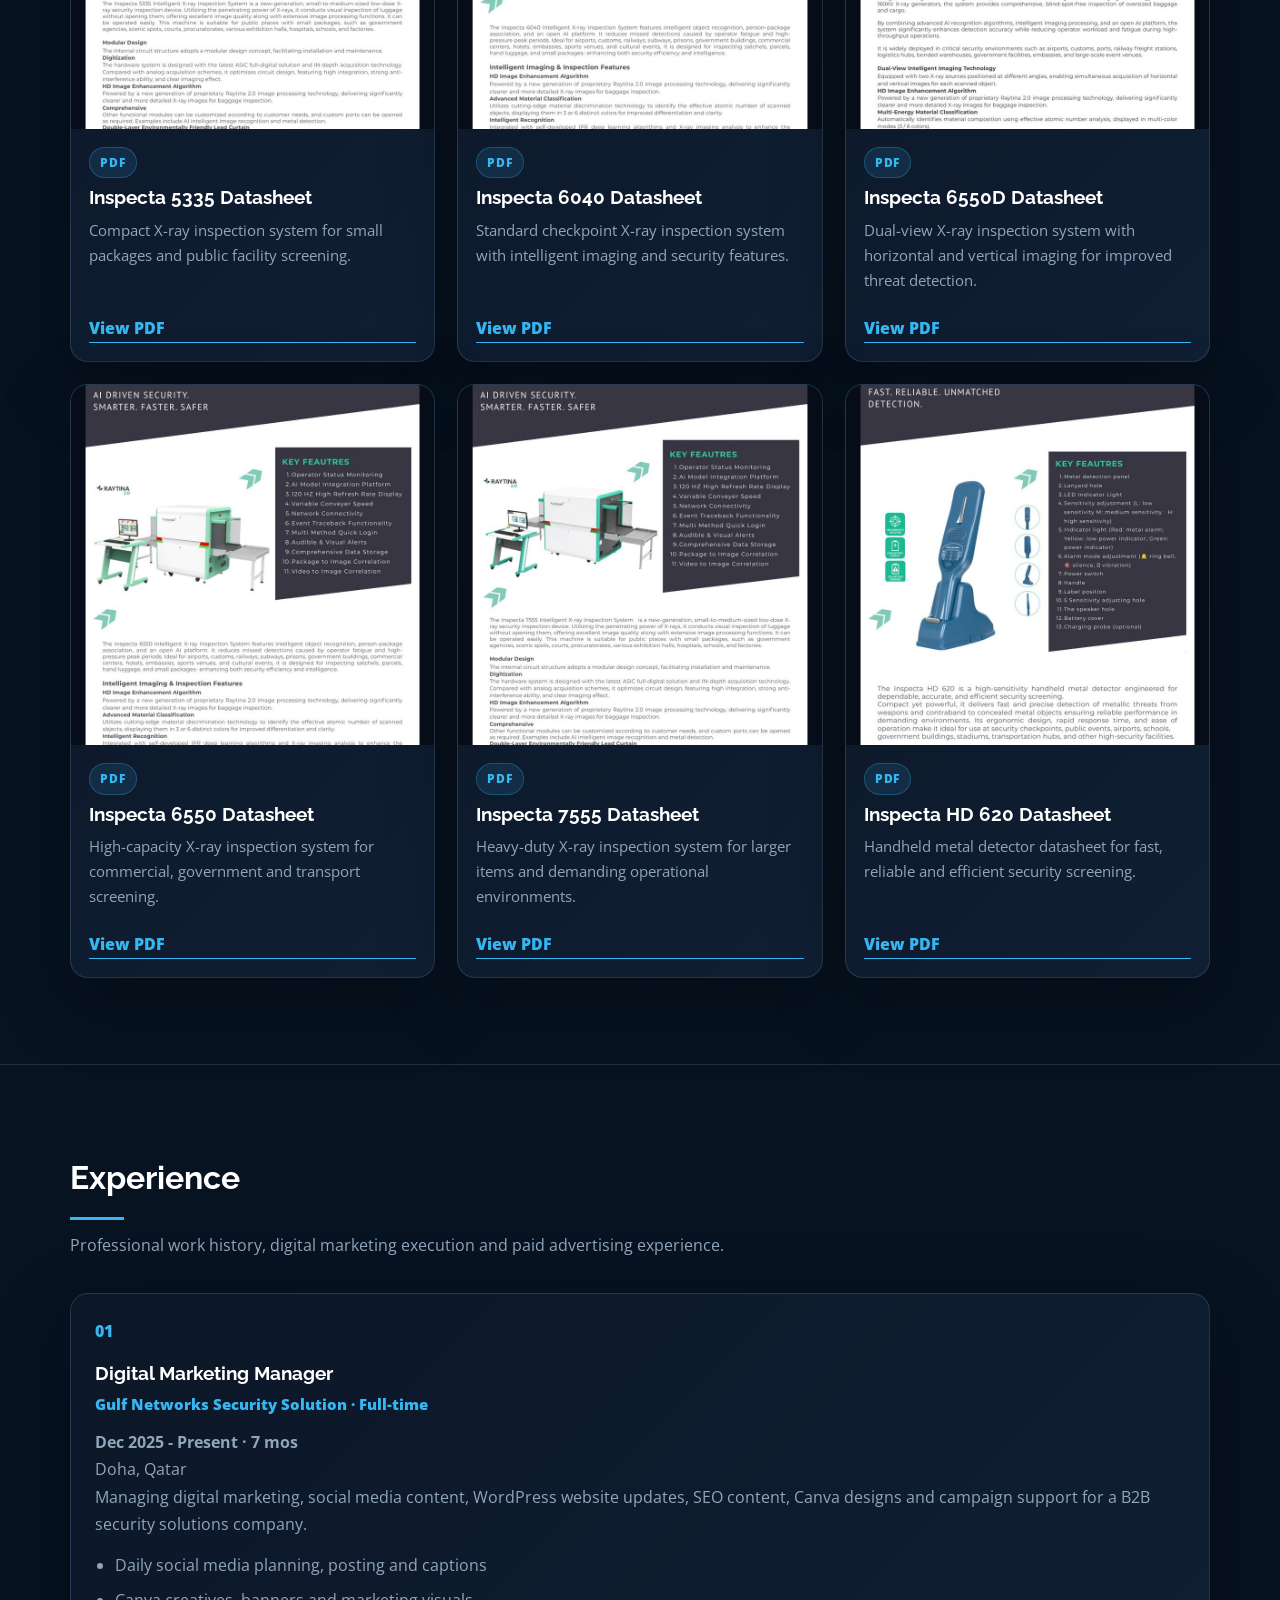
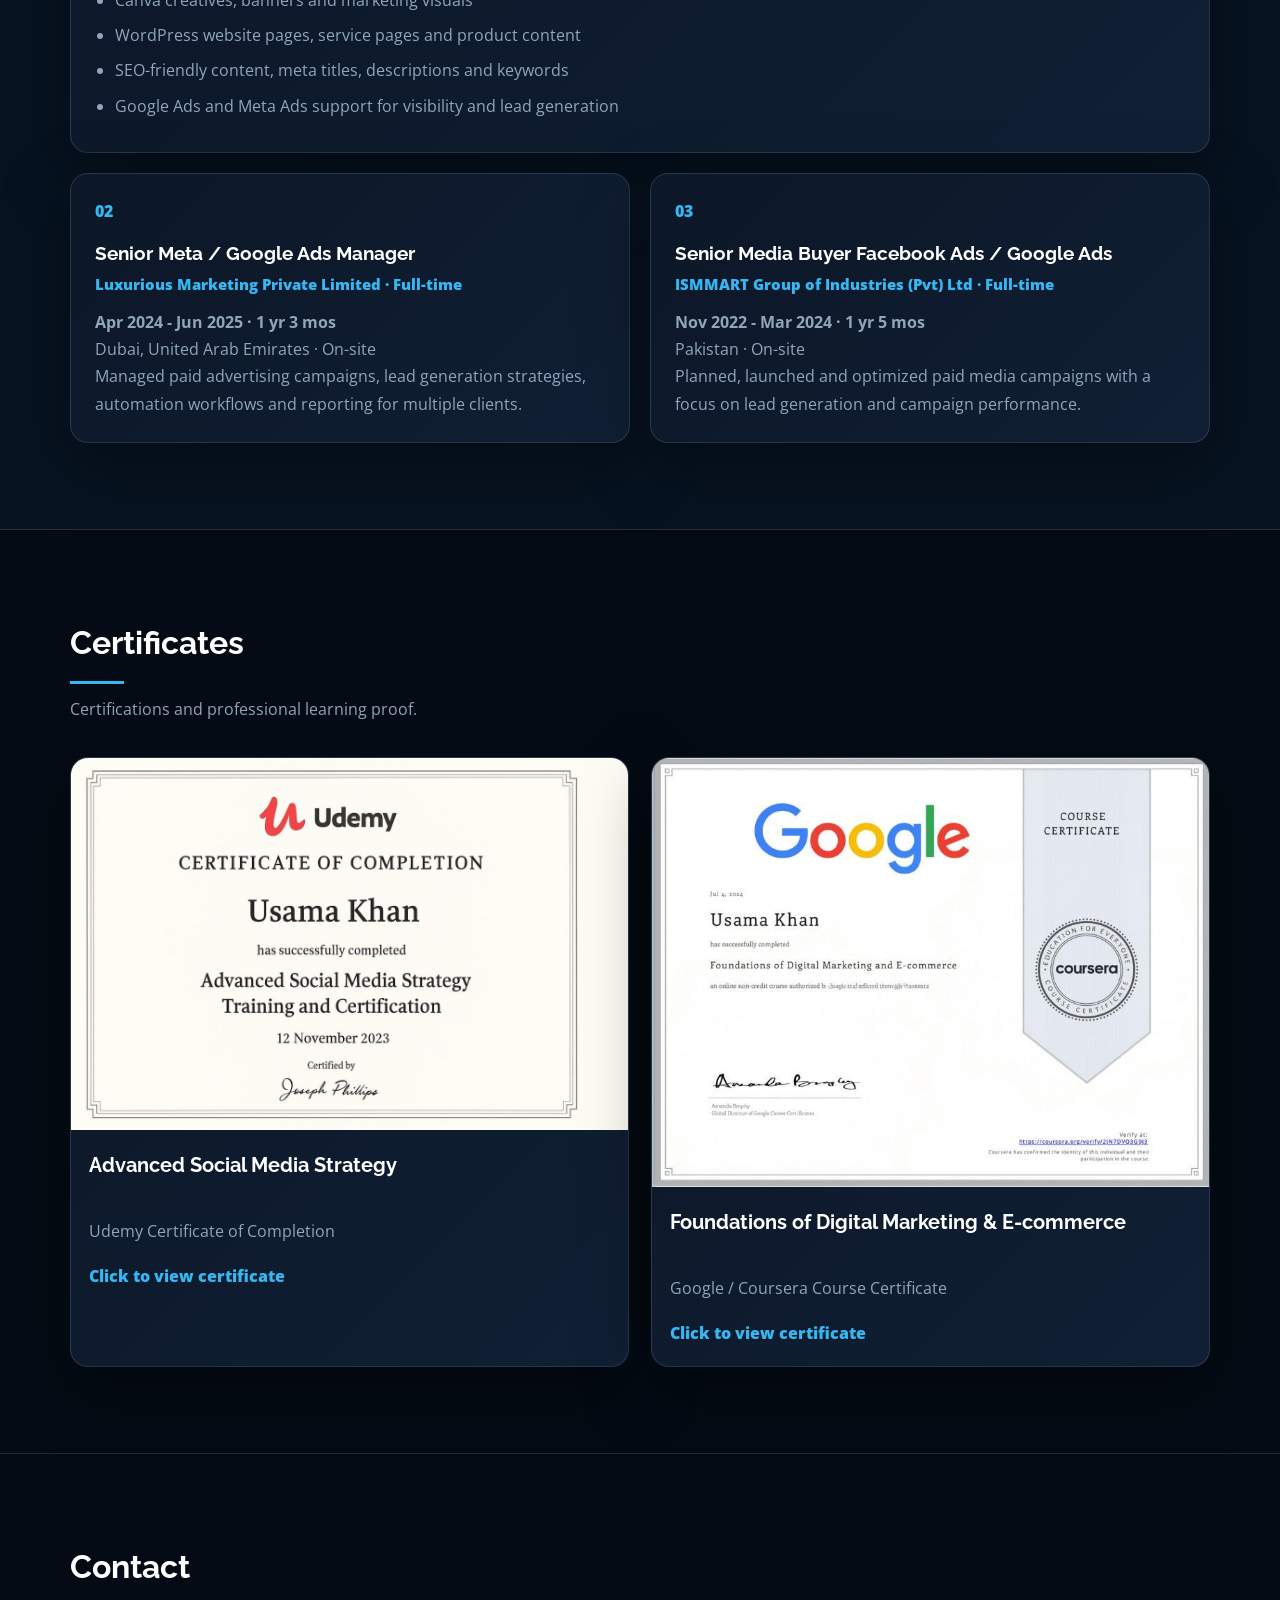
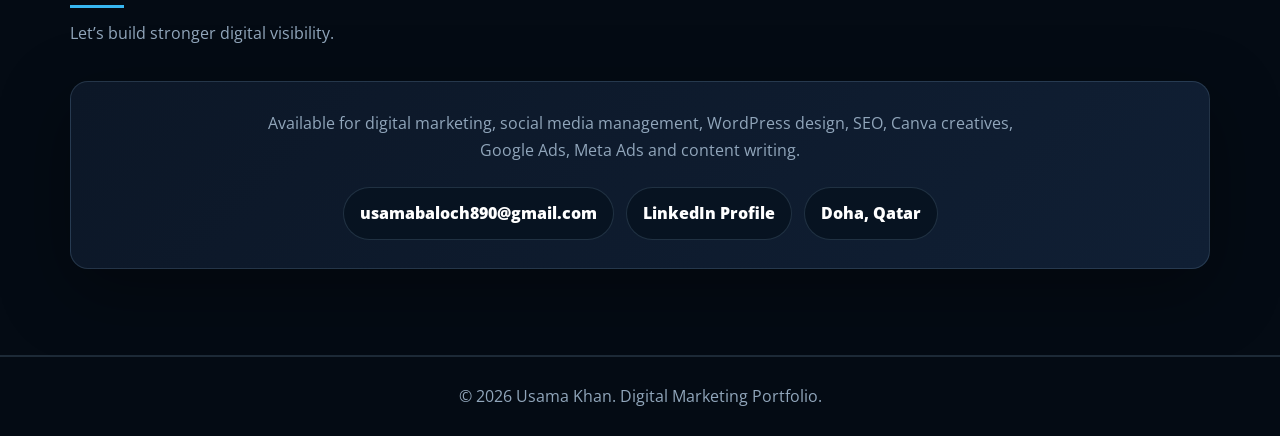
==== commit cabcc6f4: "Update index.html" ====
--- a/index.html
+++ b/index.html
@@ -32,7 +32,7 @@
     <section id="hero" class="hero">
       <div class="hero-overlay"></div>
       <div class="hero-content">
-        <p class="subline">Professional Portfolio 2026-Qatar</p>
+        <p class="subline">Professional Portfolio 2026-</p>
         <h2>Usama Khan</h2>
         <h3>Digital Marketing & Social Media Marketing Manager</h3>
         <p class="hero-text">
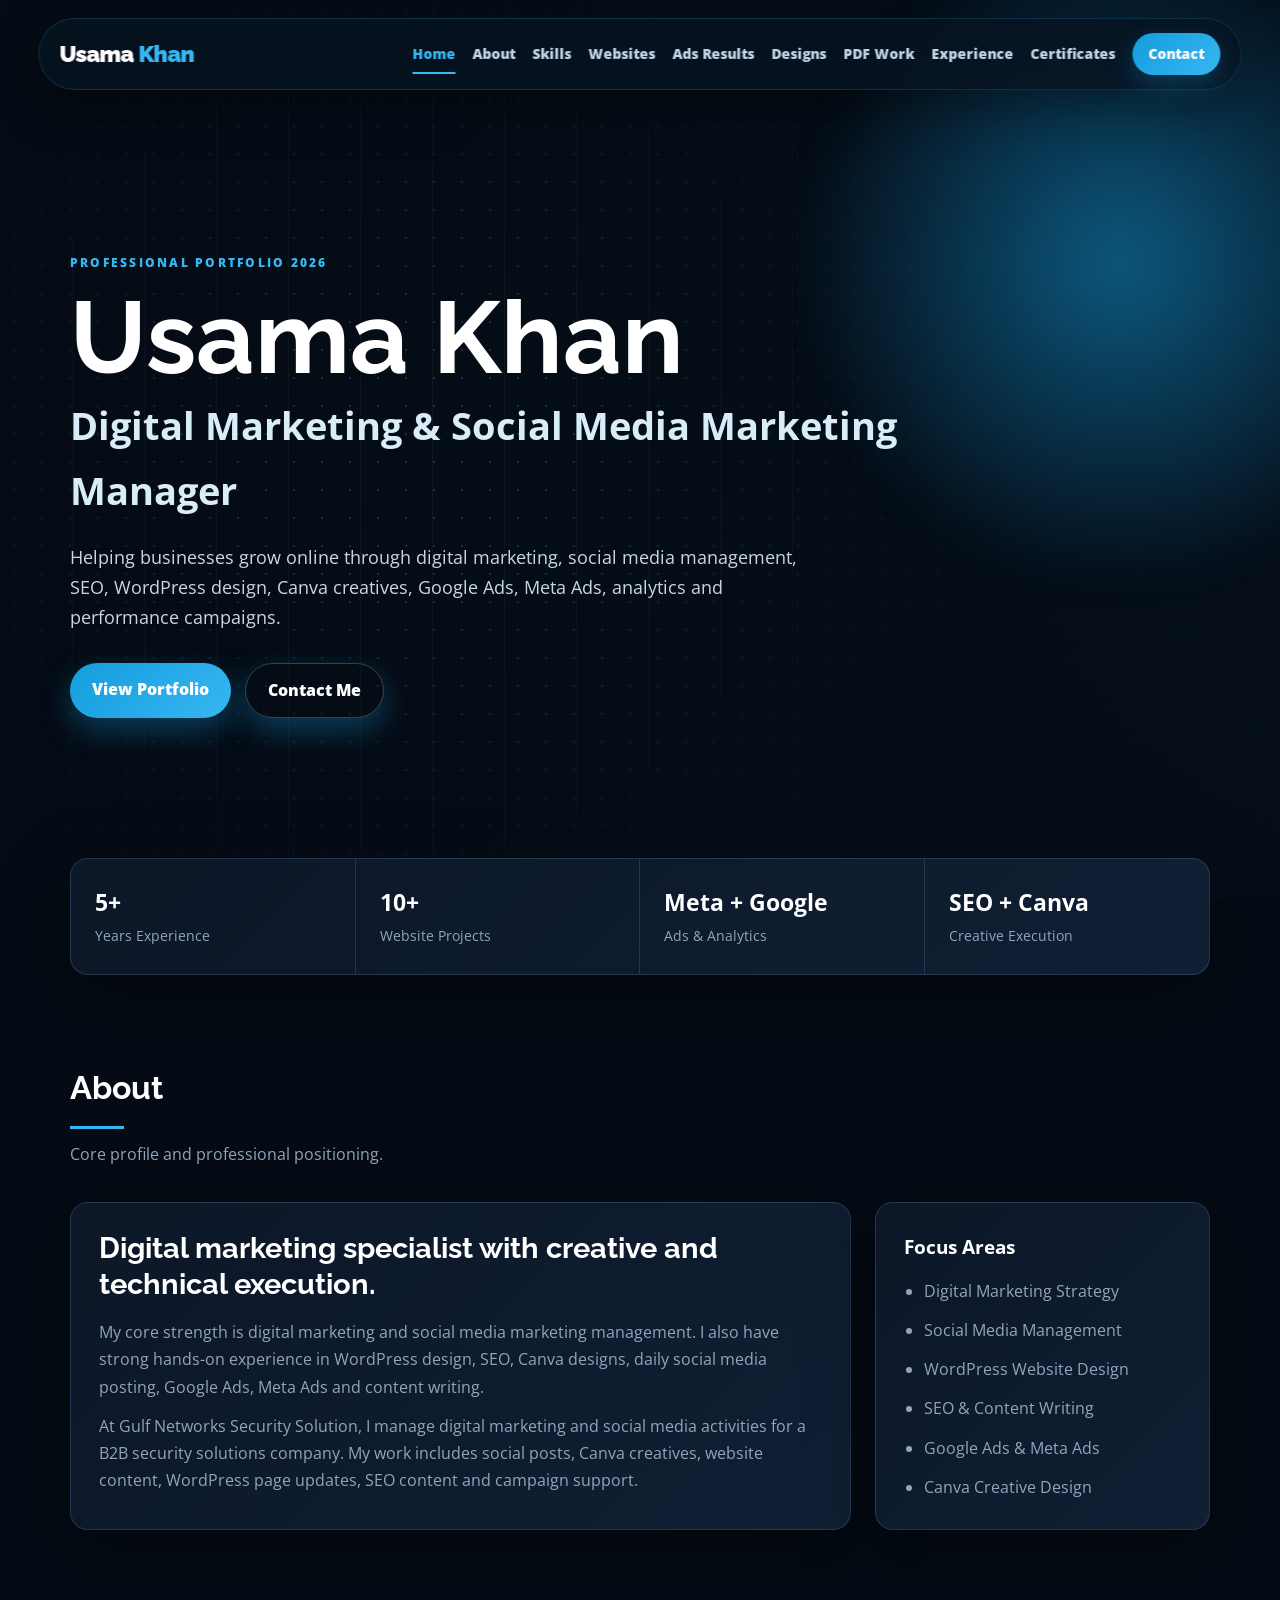
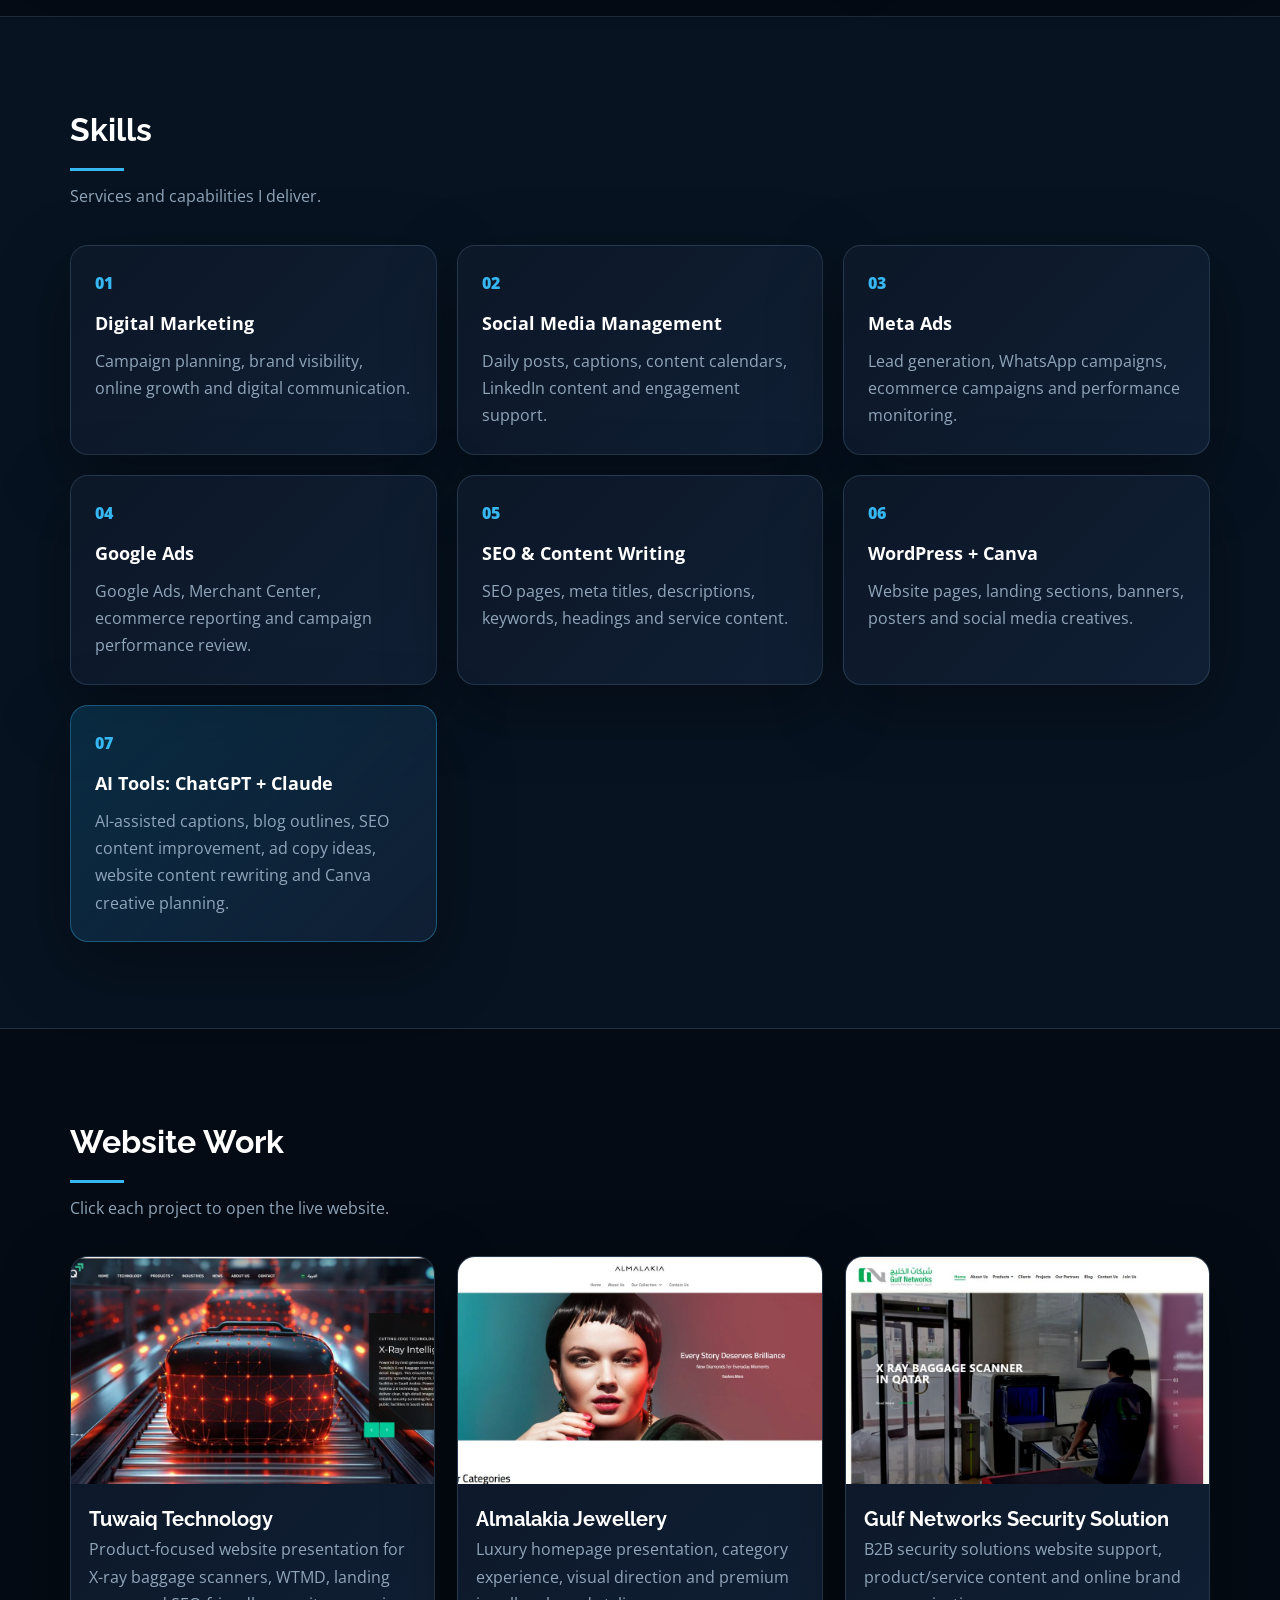
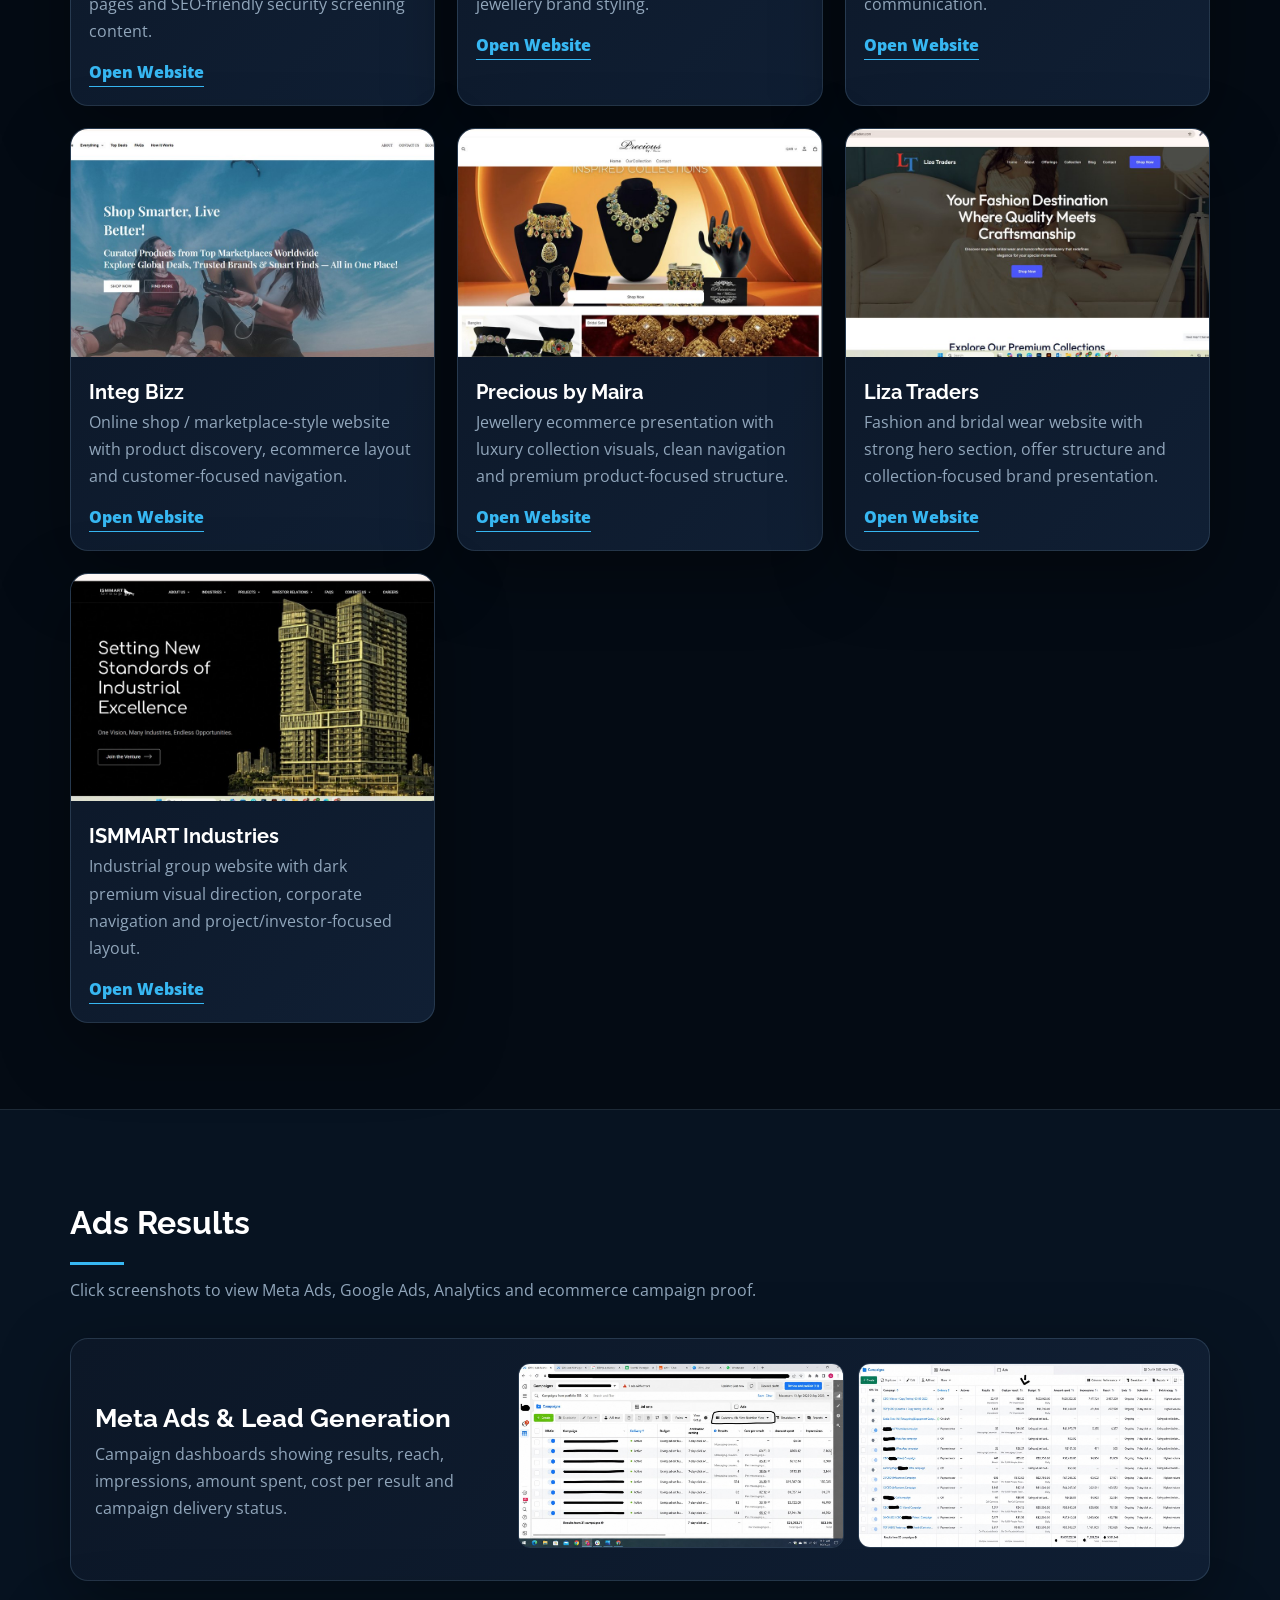
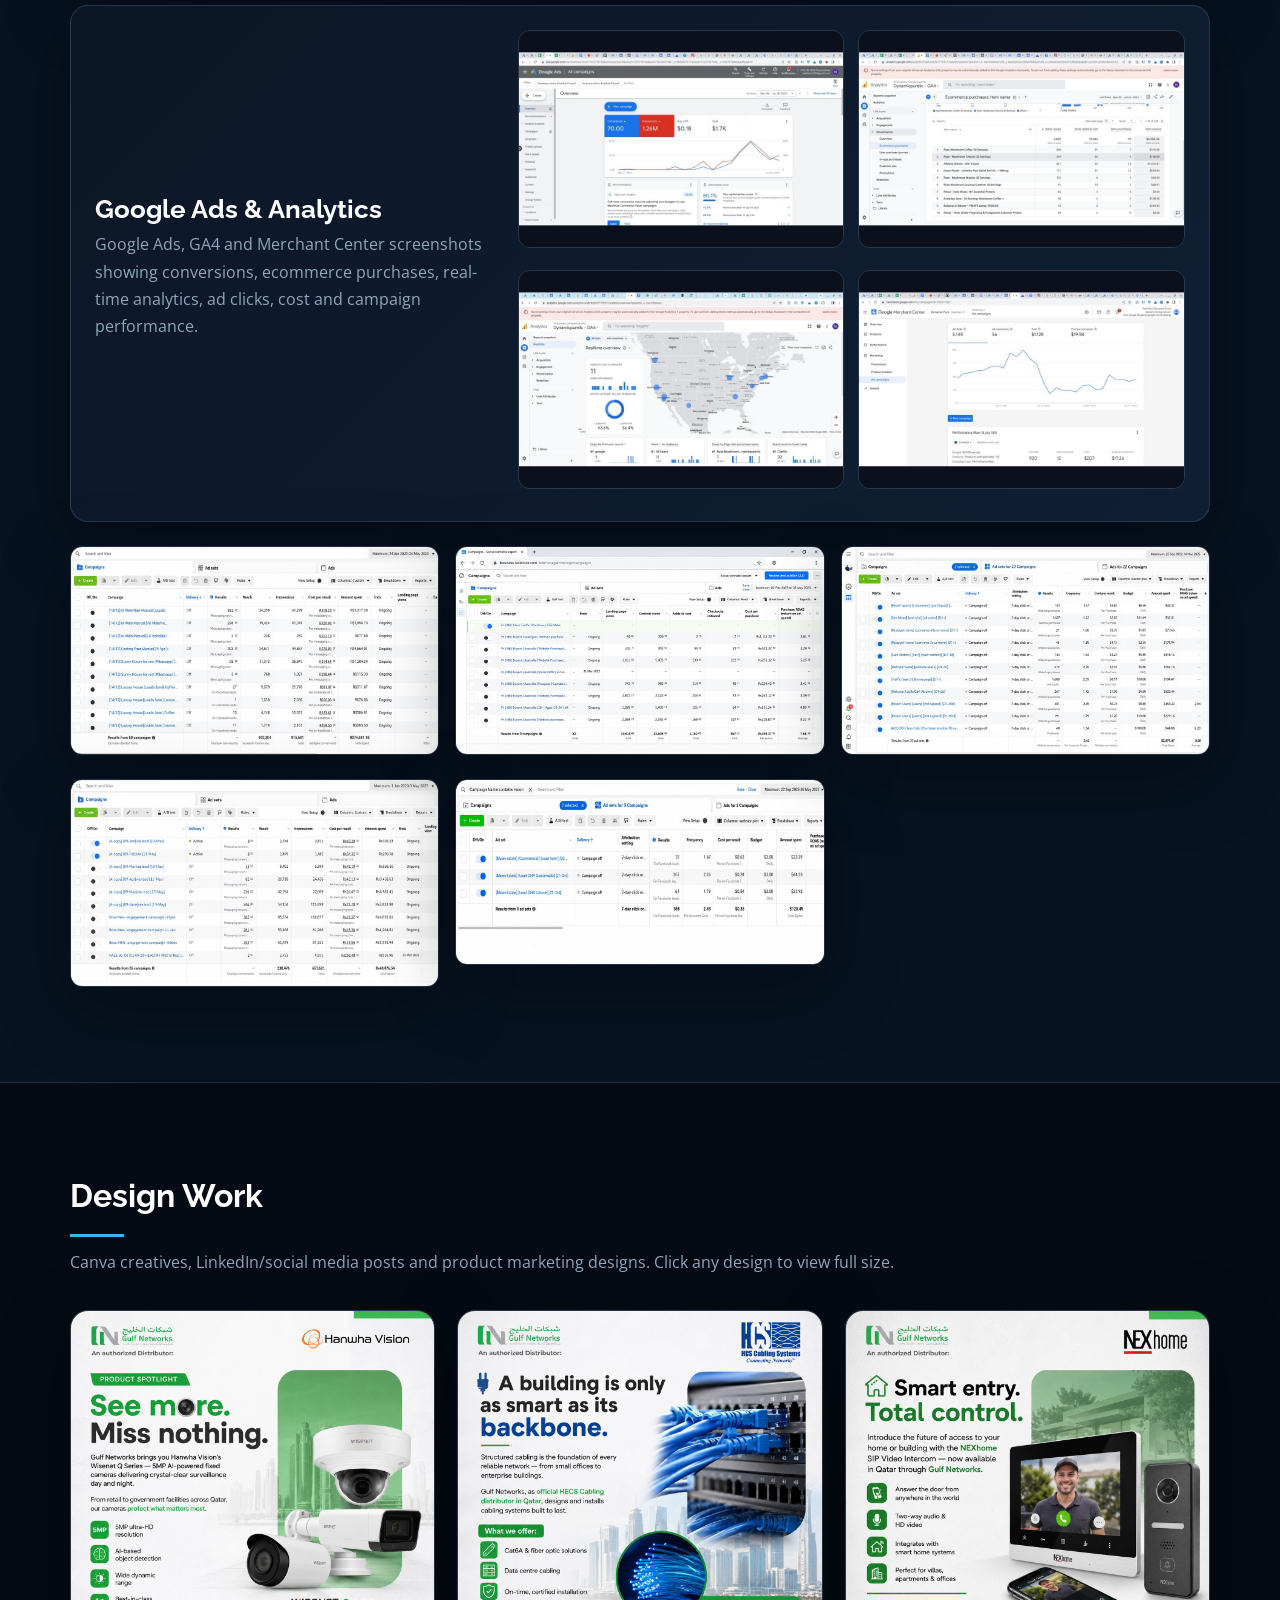
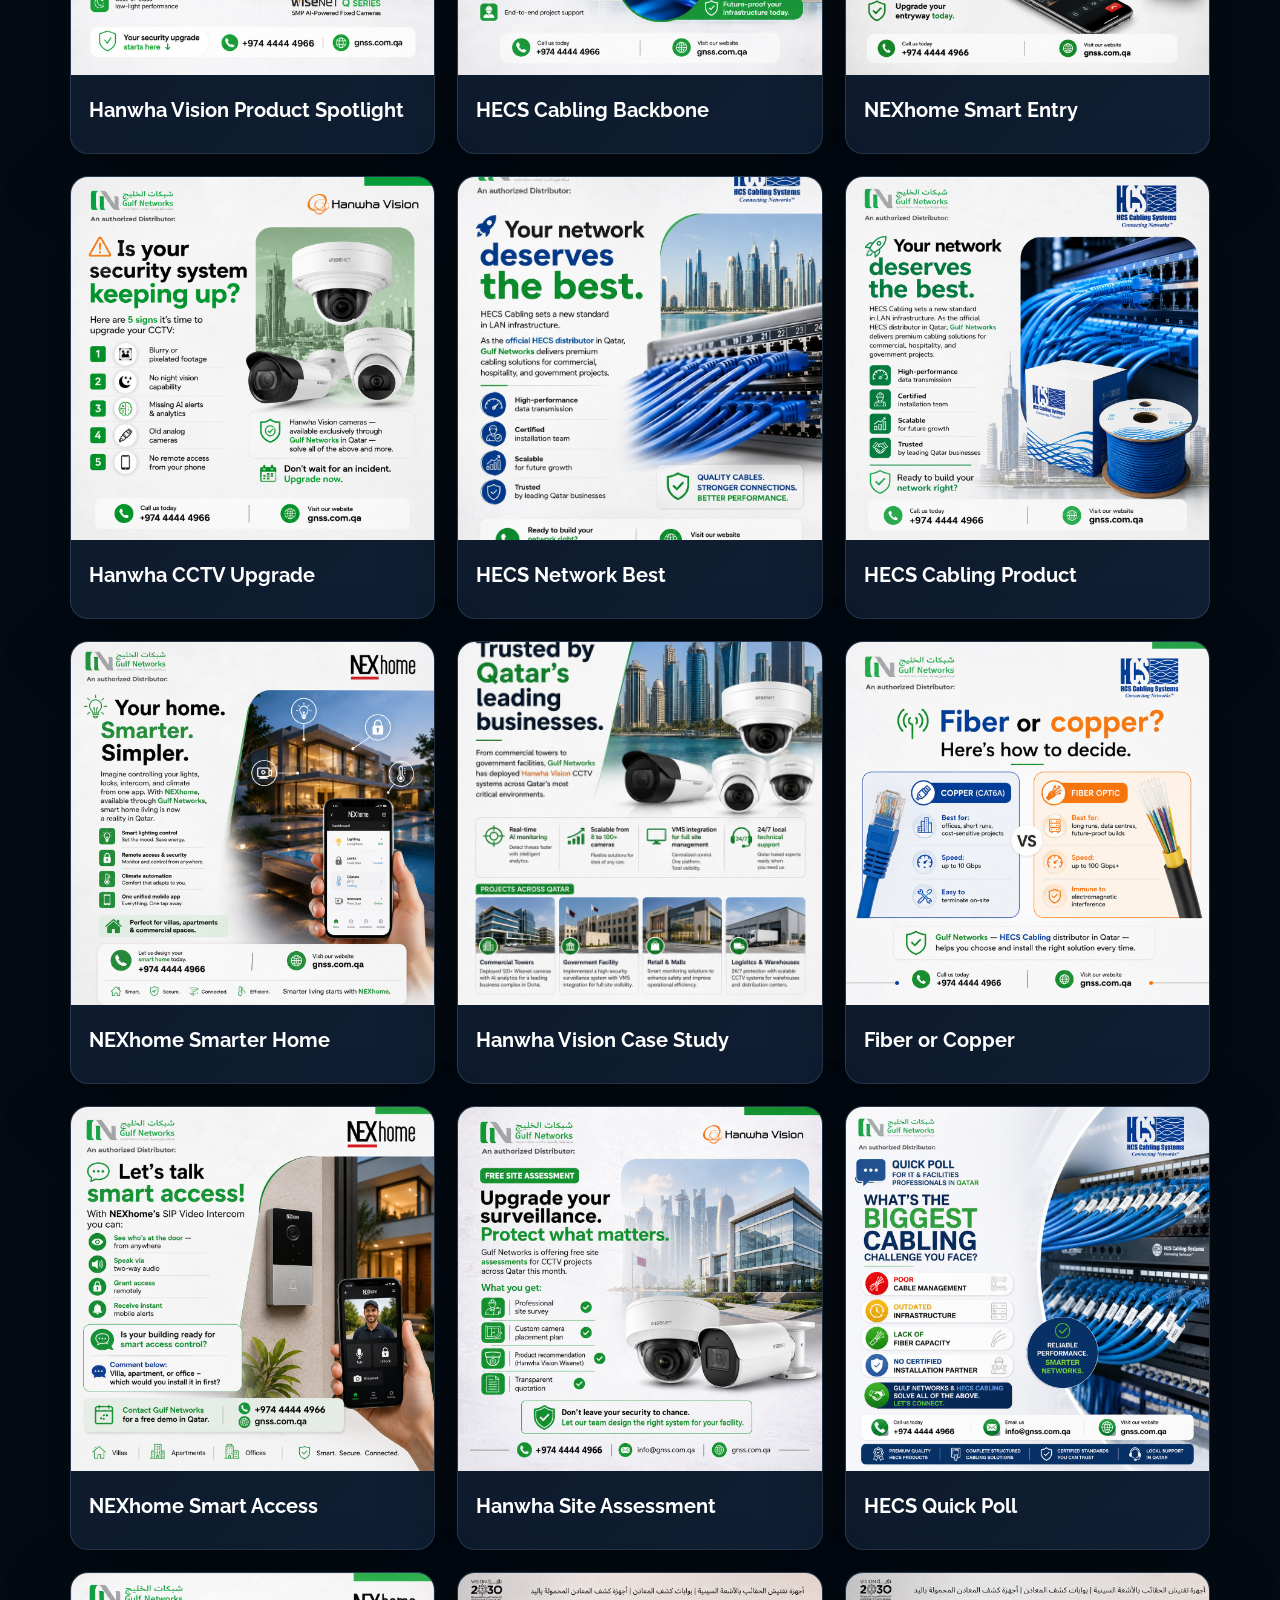
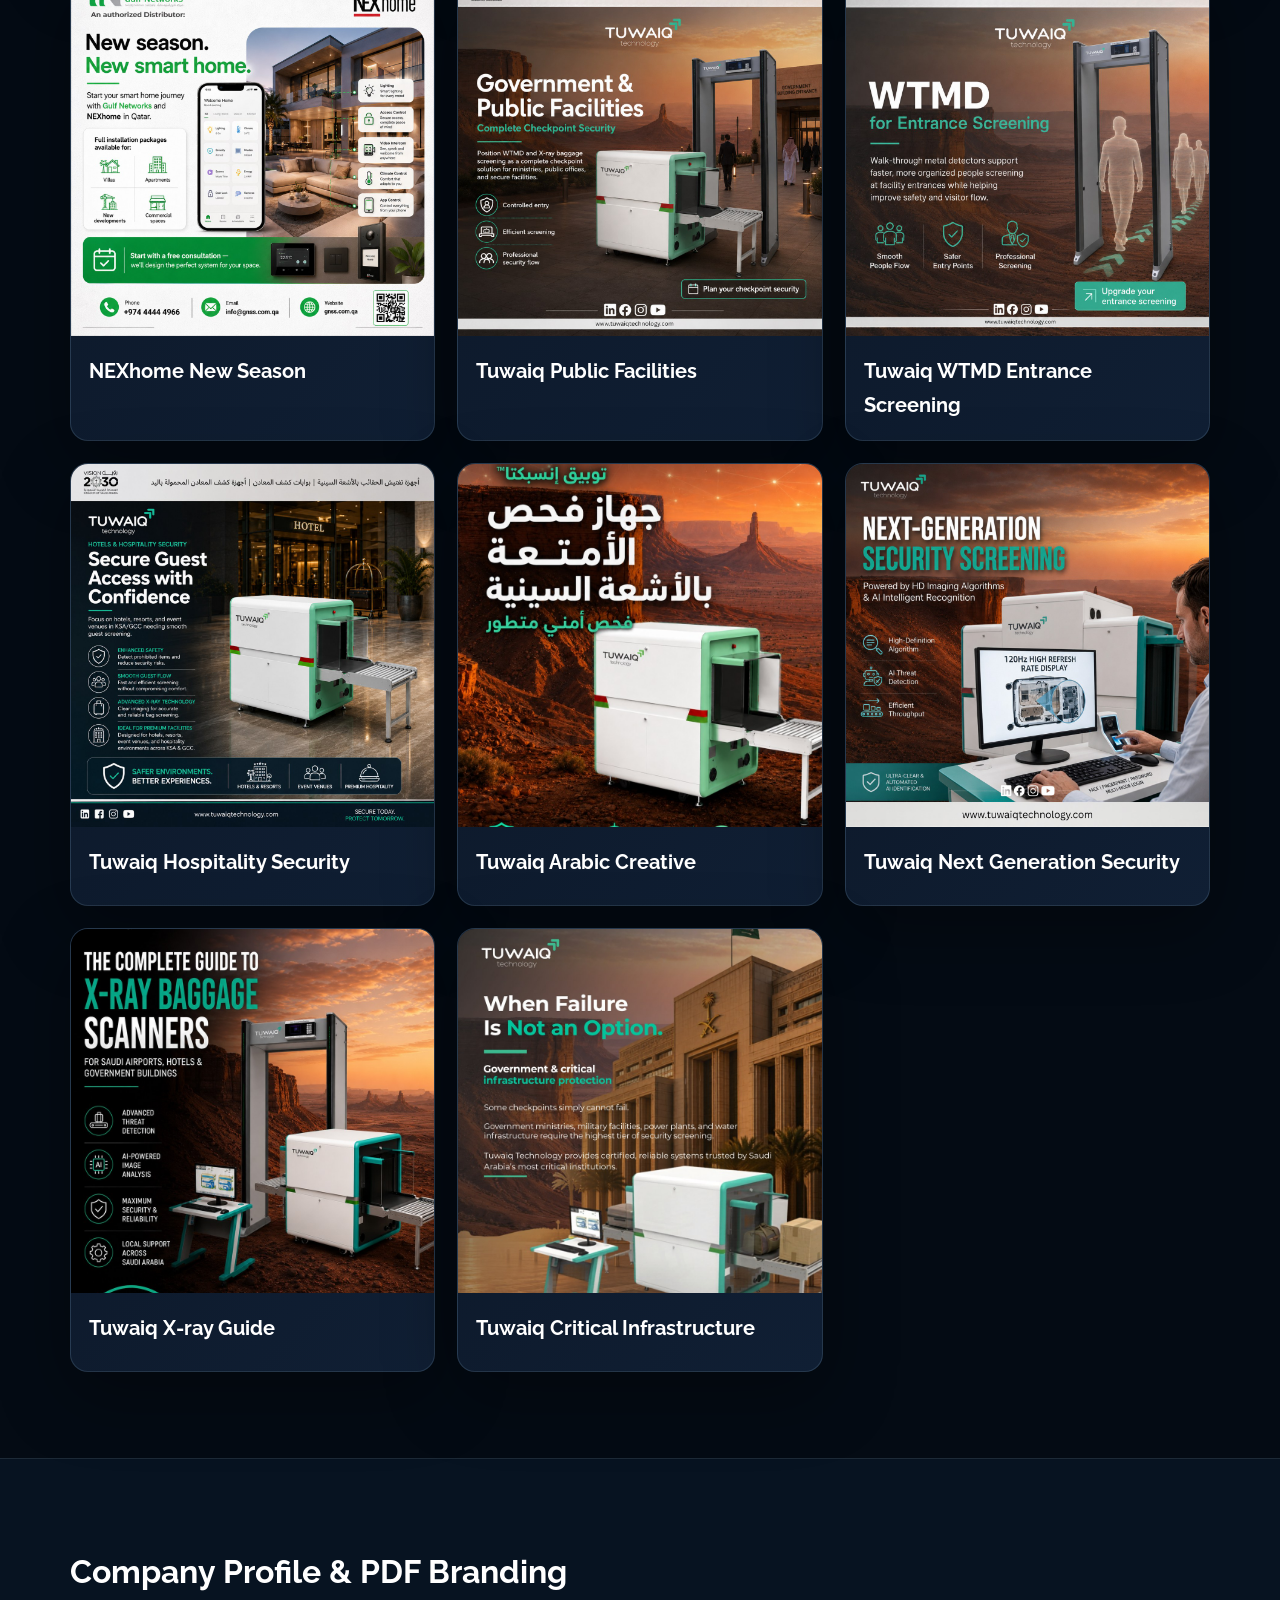
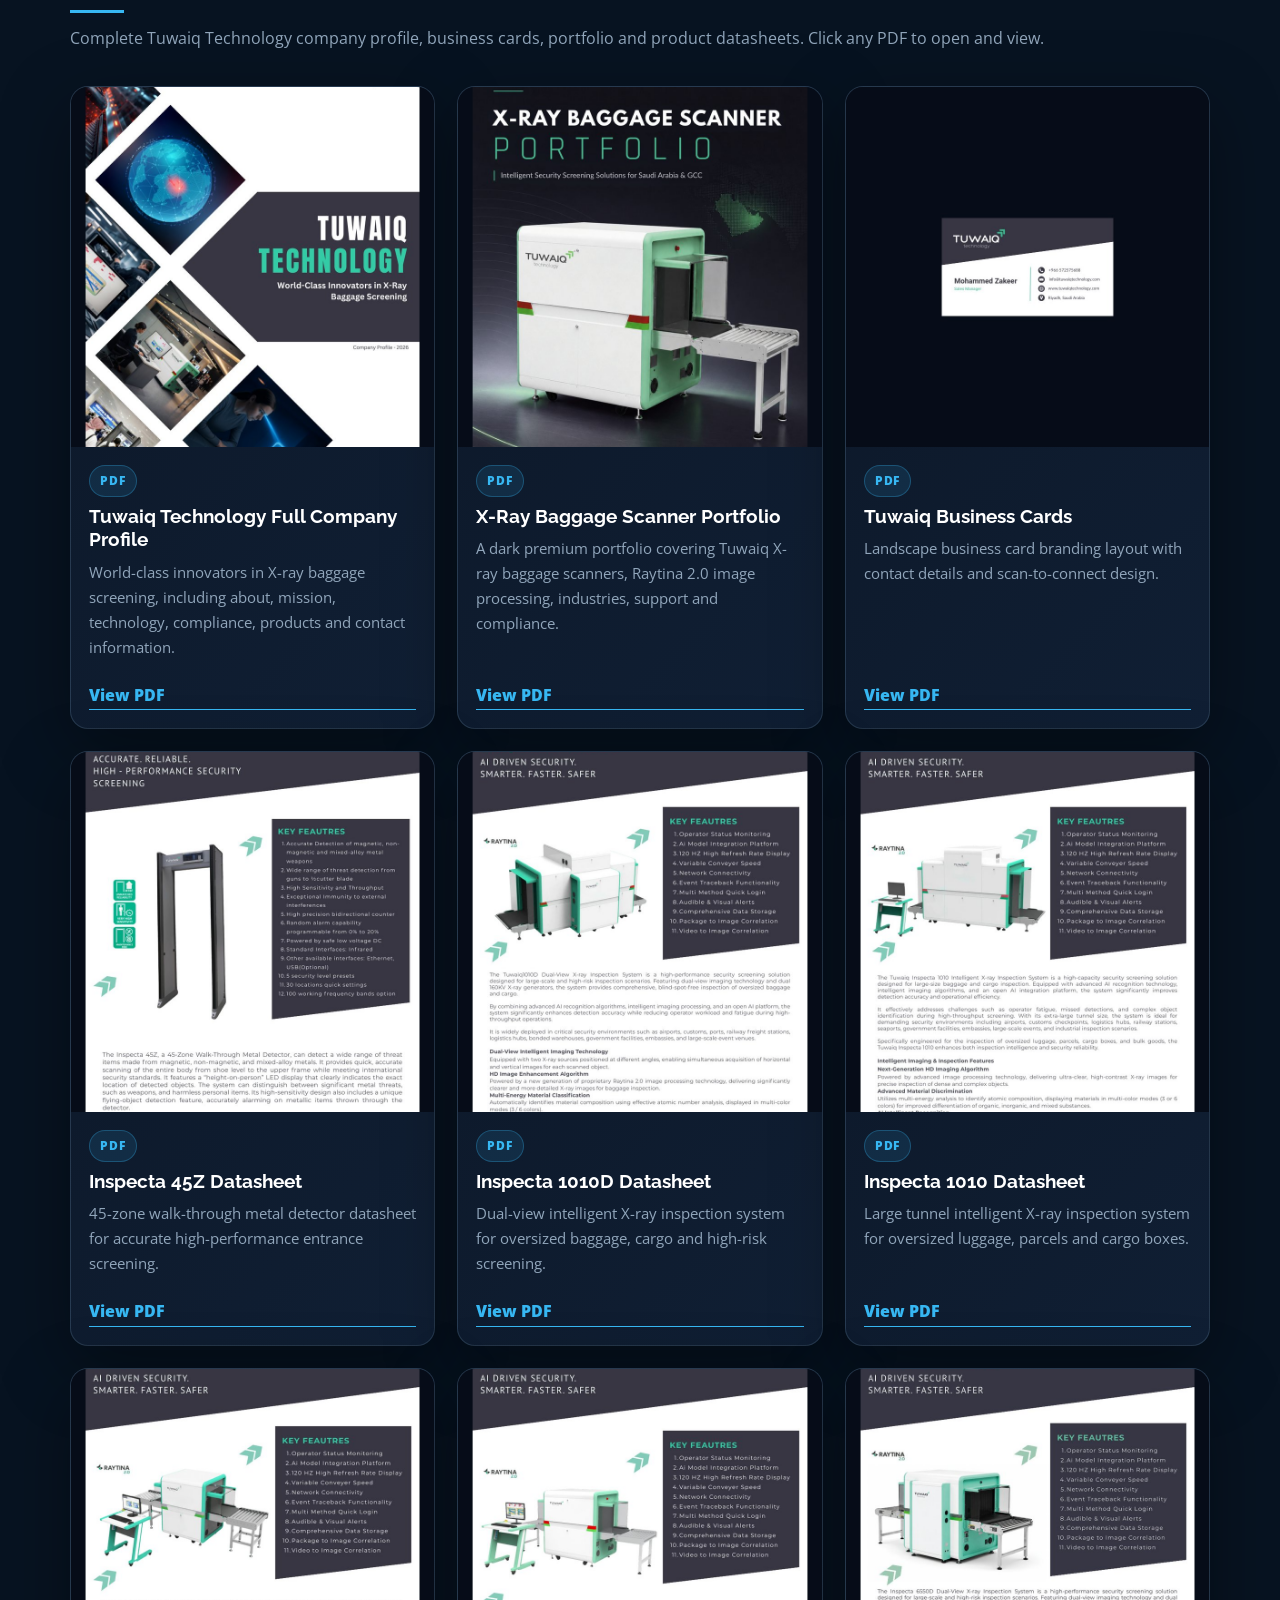
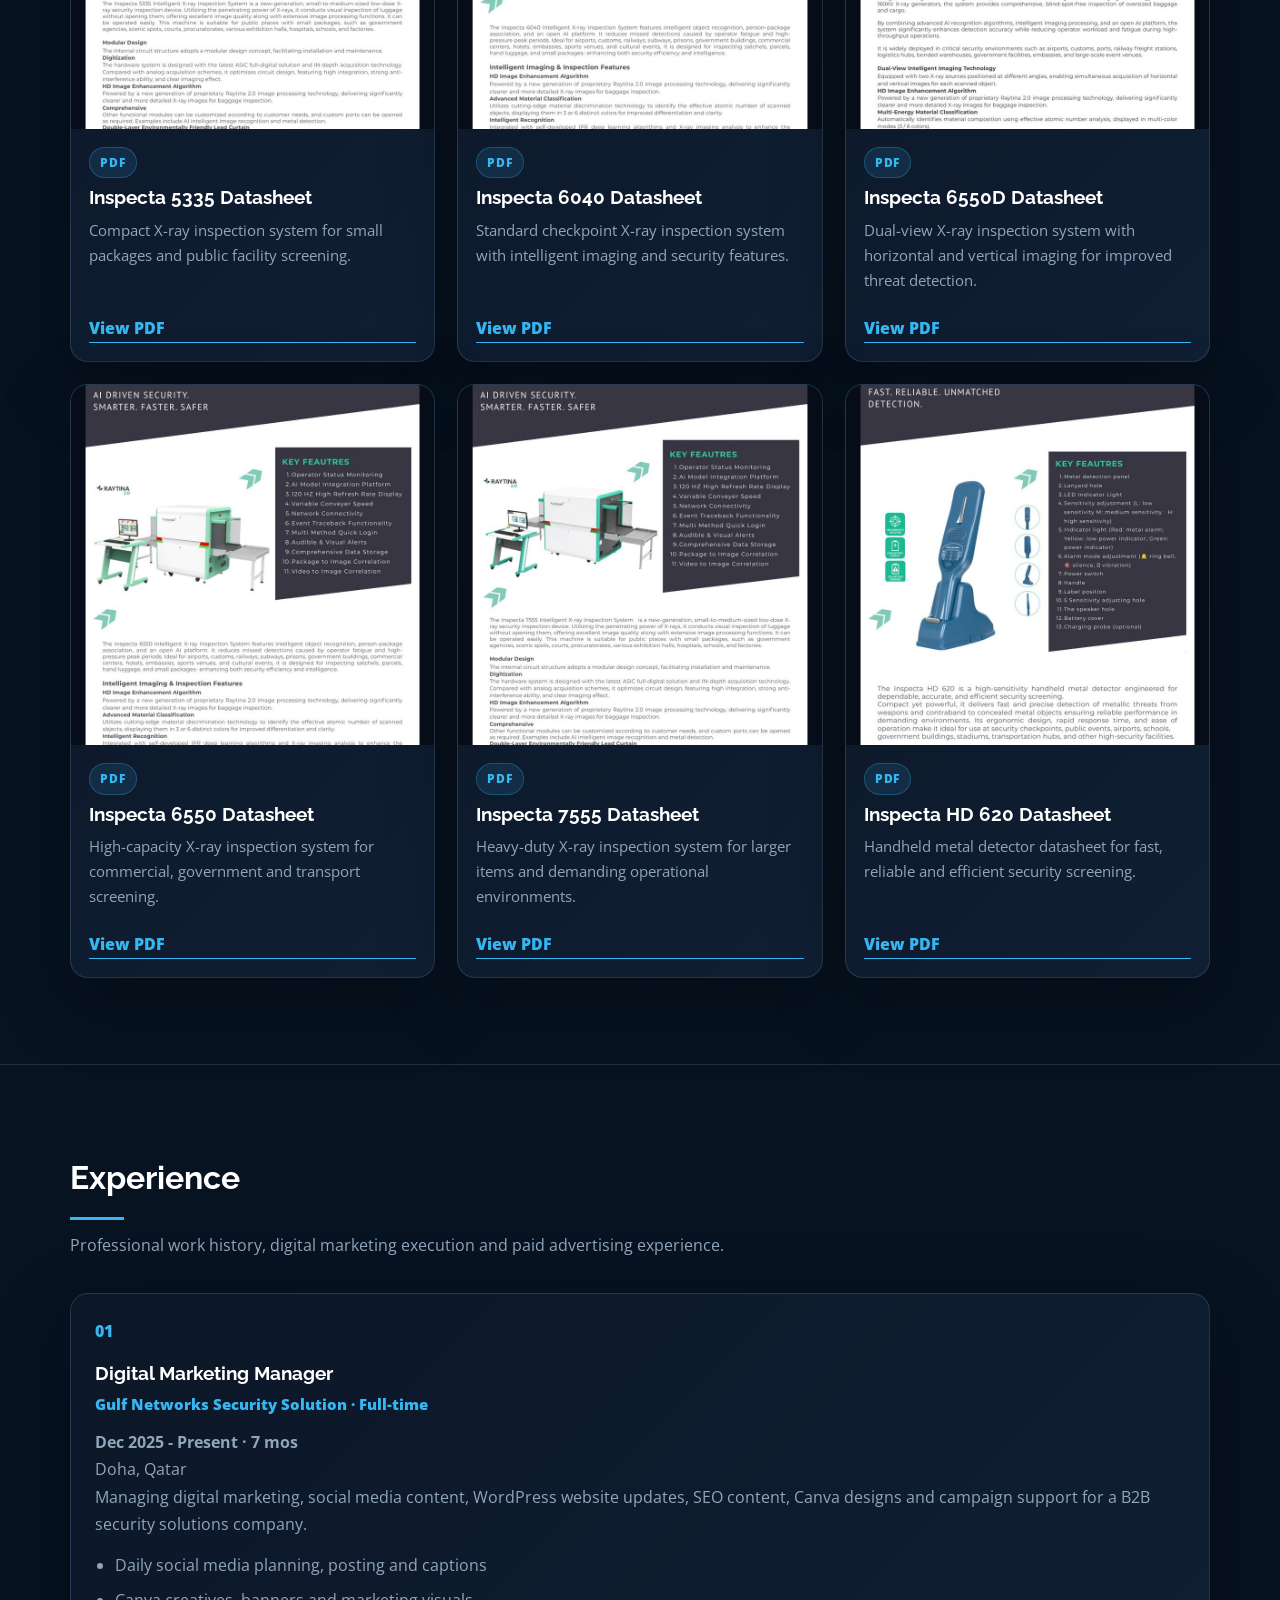
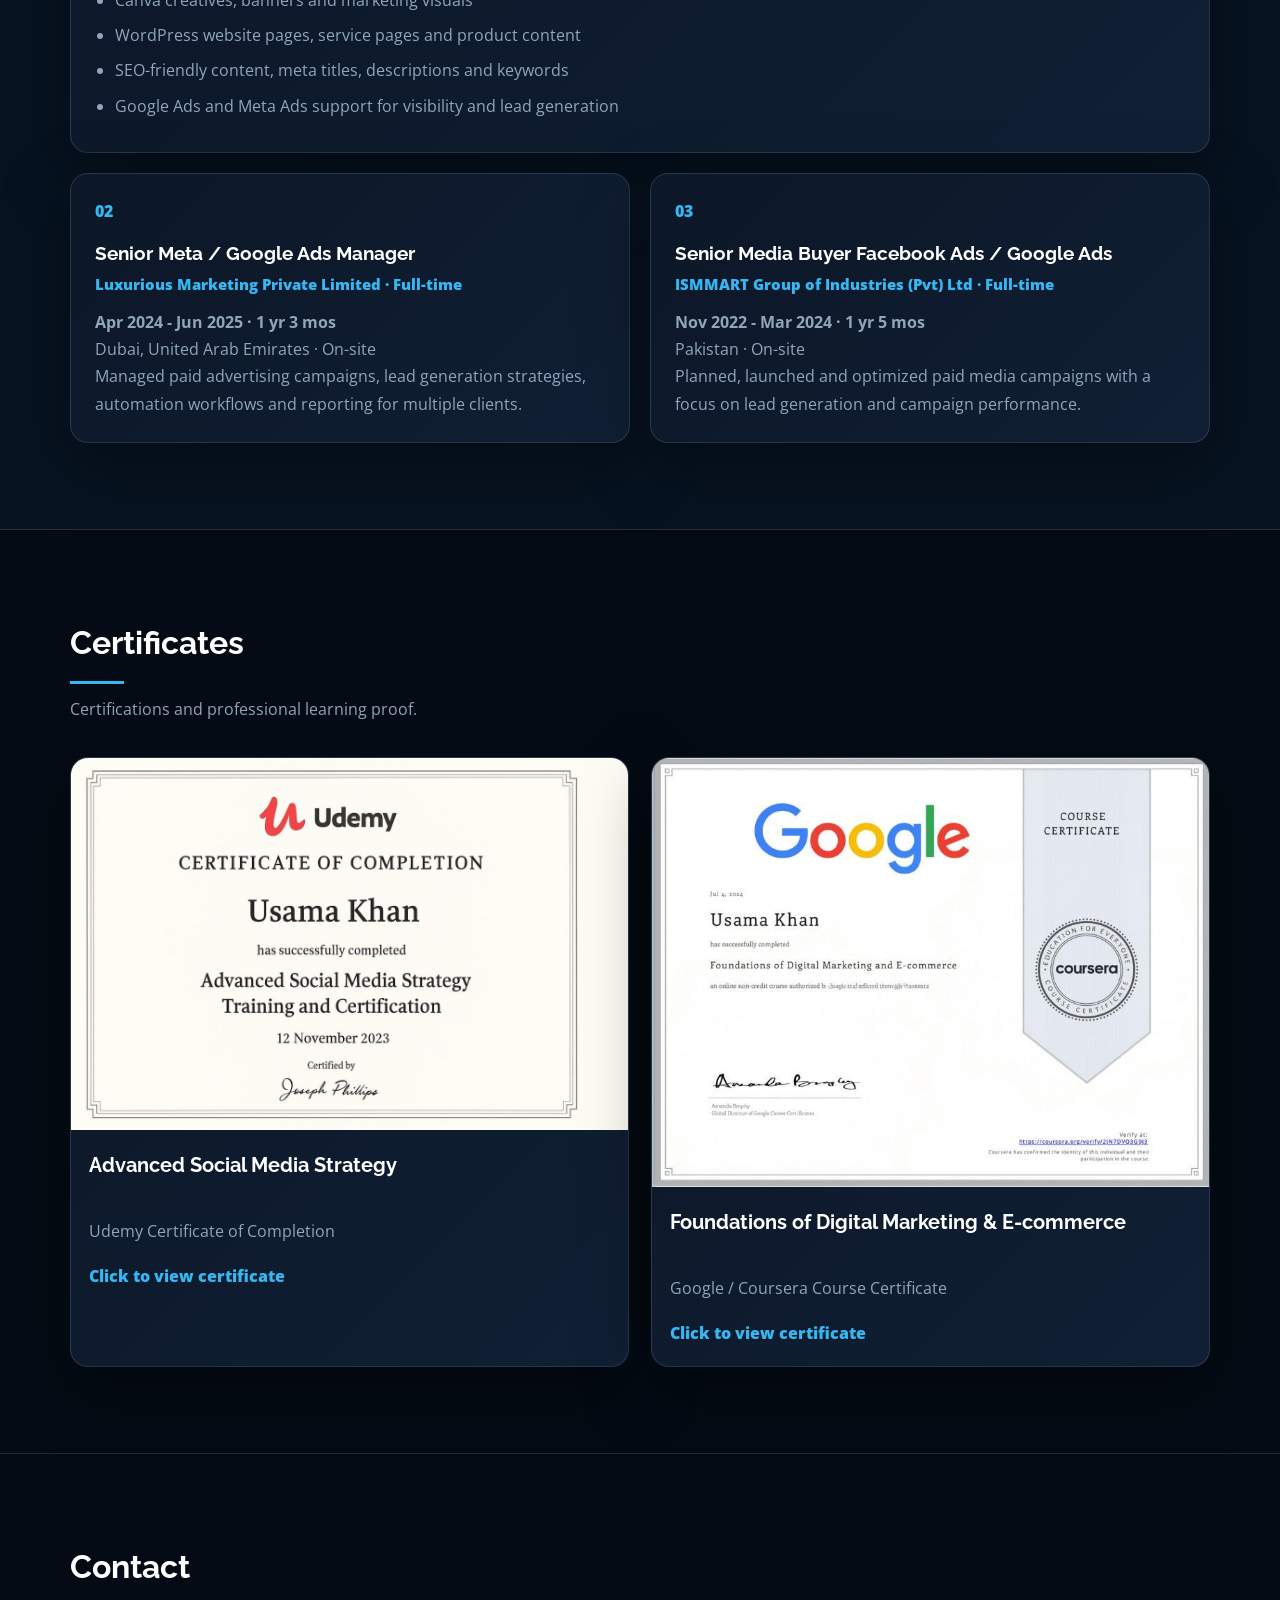
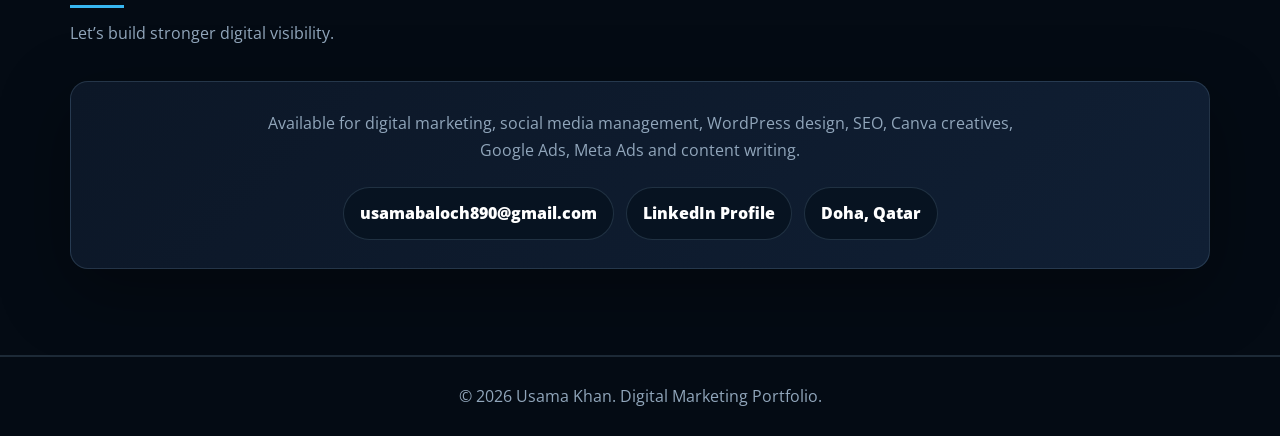
==== commit fac7540c: "Update index.html" ====
--- a/index.html
+++ b/index.html
@@ -32,7 +32,7 @@
     <section id="hero" class="hero">
       <div class="hero-overlay"></div>
       <div class="hero-content">
-        <p class="subline">Professional Portfolio 2026-</p>
+        <p class="subline">Professional Portfolio 2026</p>
         <h2>Usama Khan</h2>
         <h3>Digital Marketing & Social Media Marketing Manager</h3>
         <p class="hero-text">
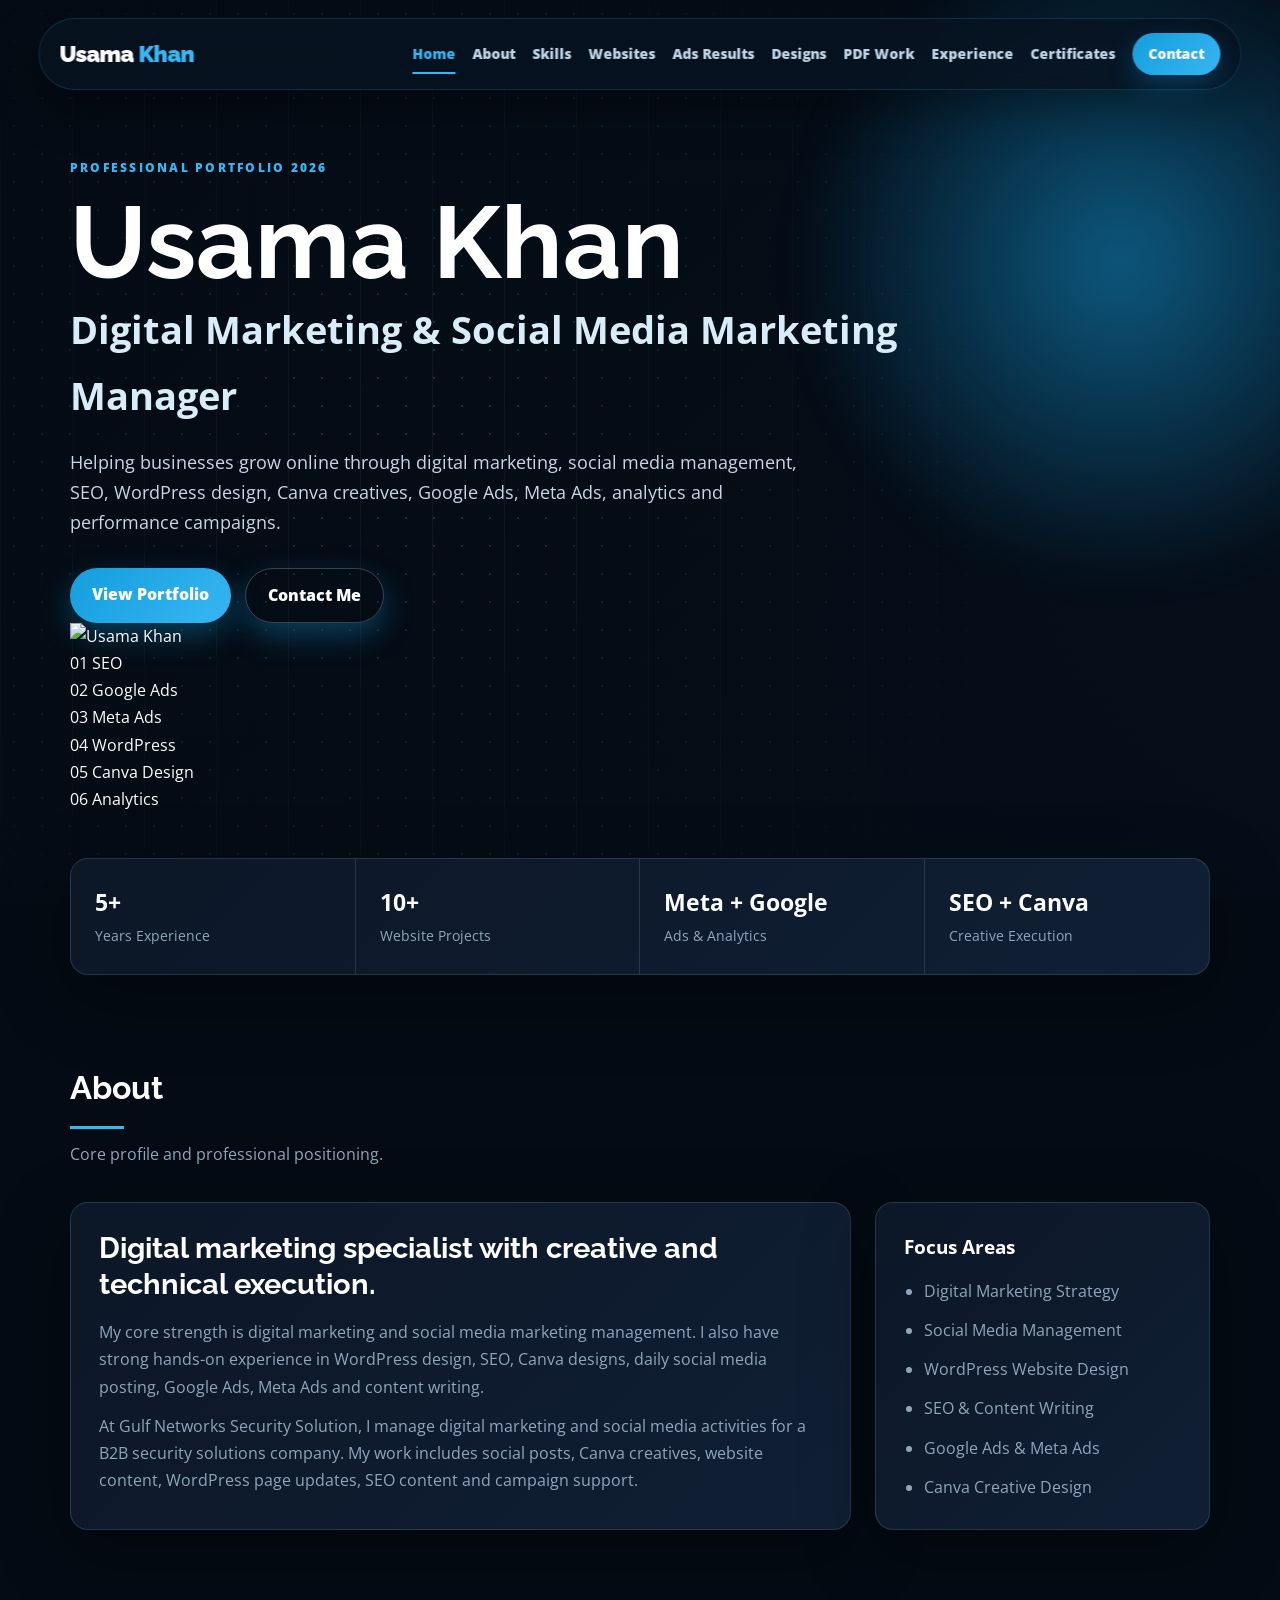
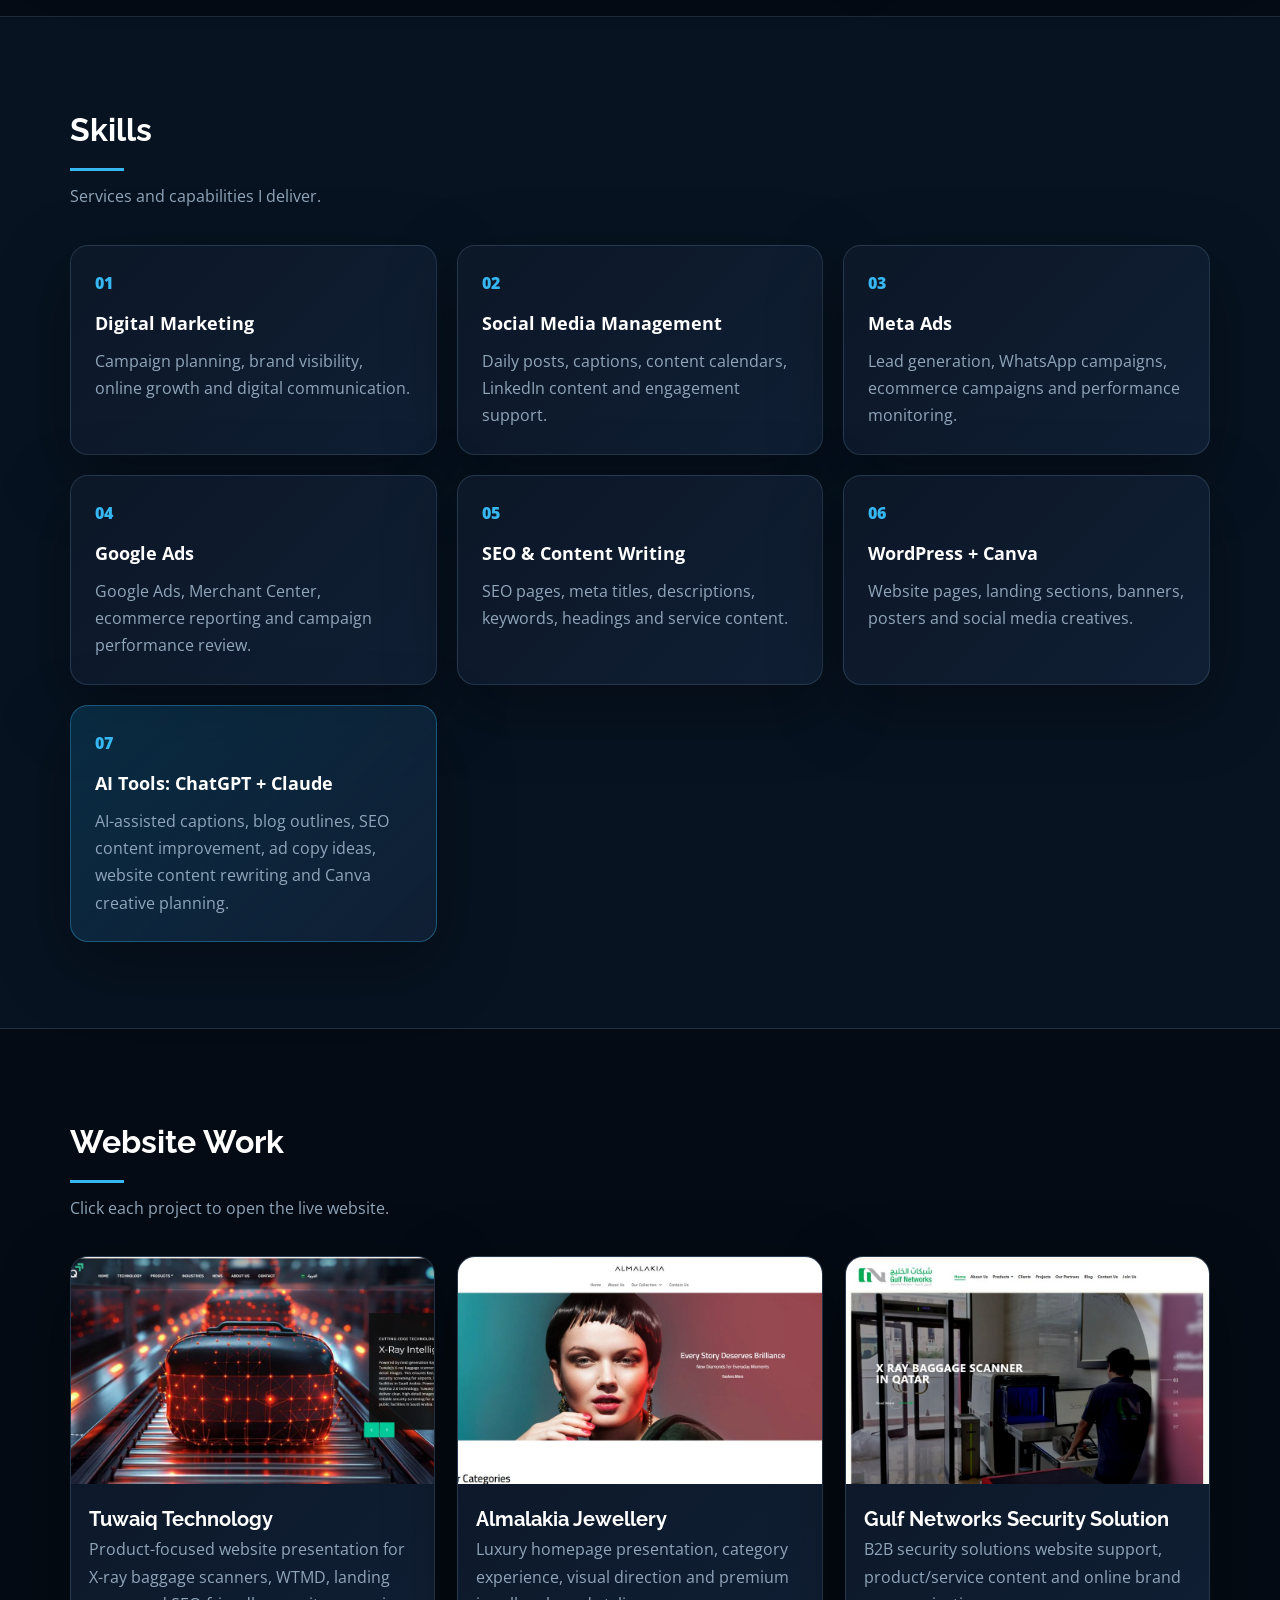
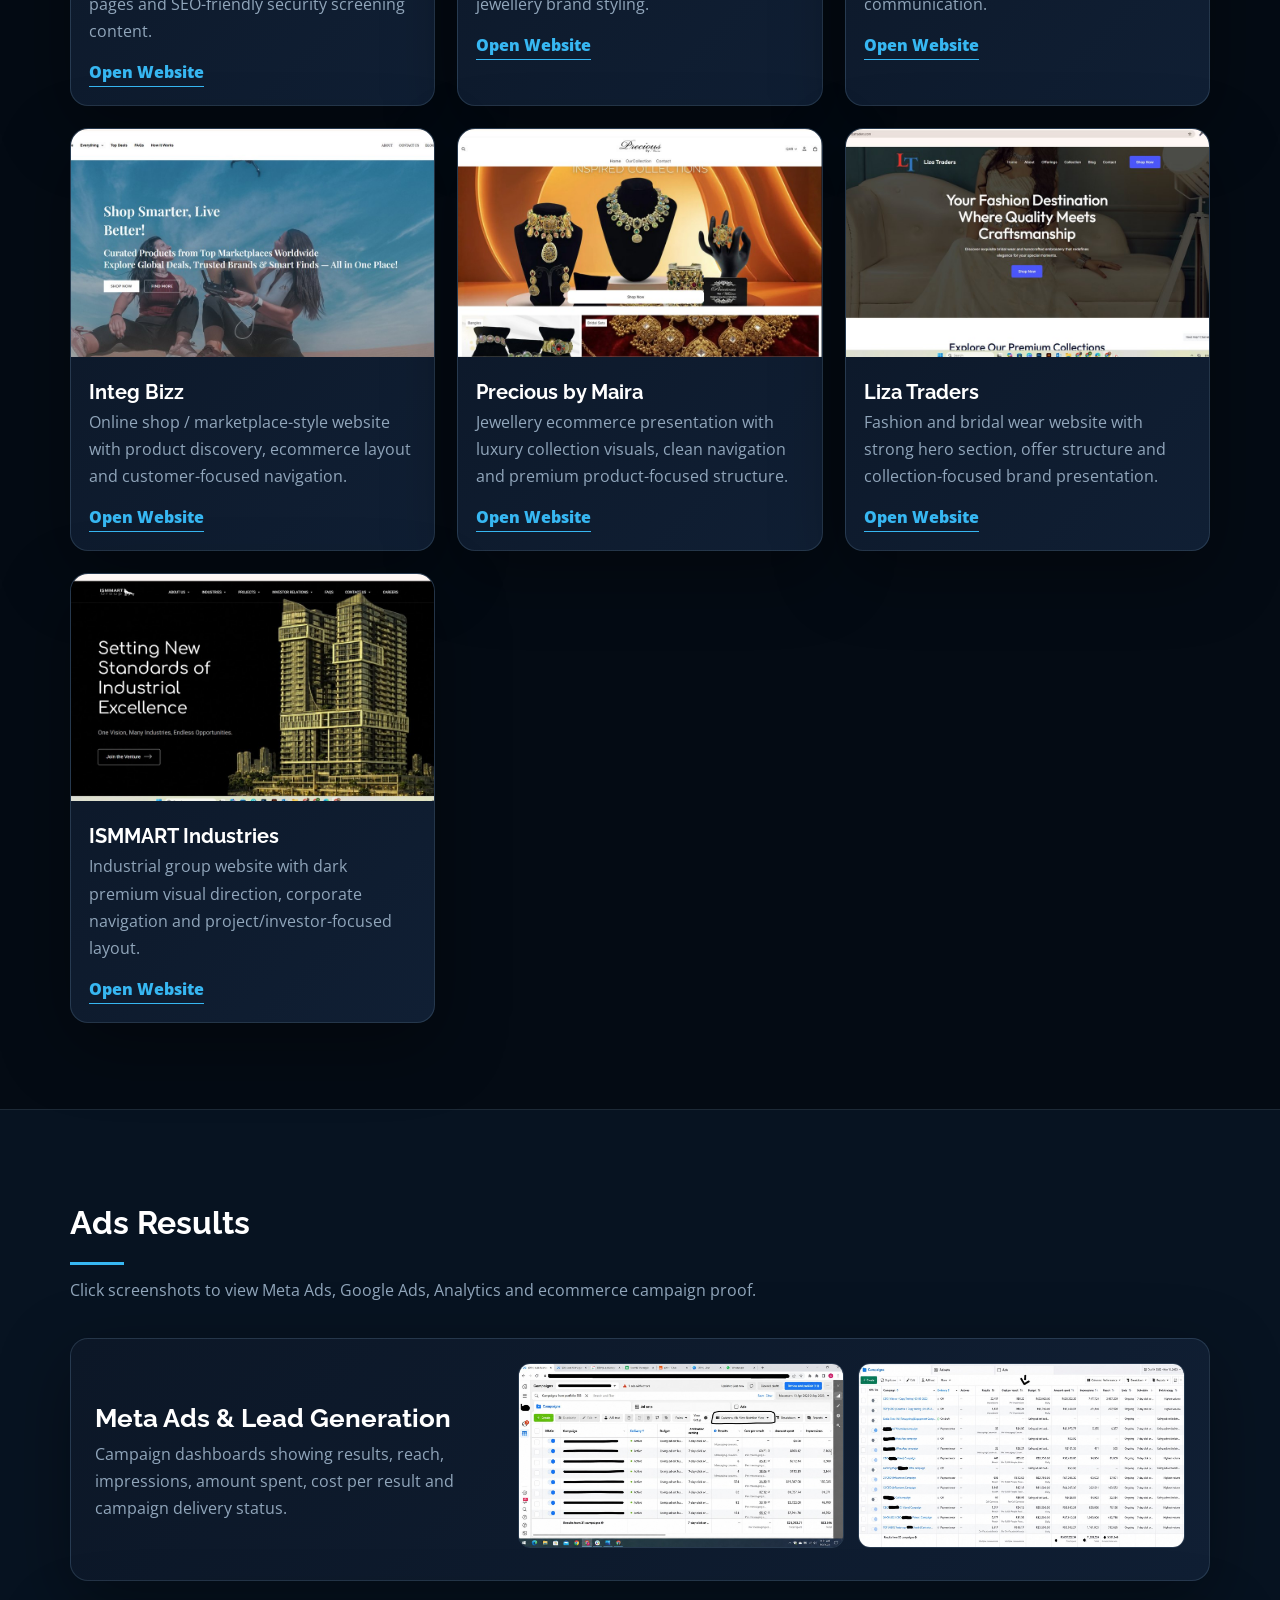
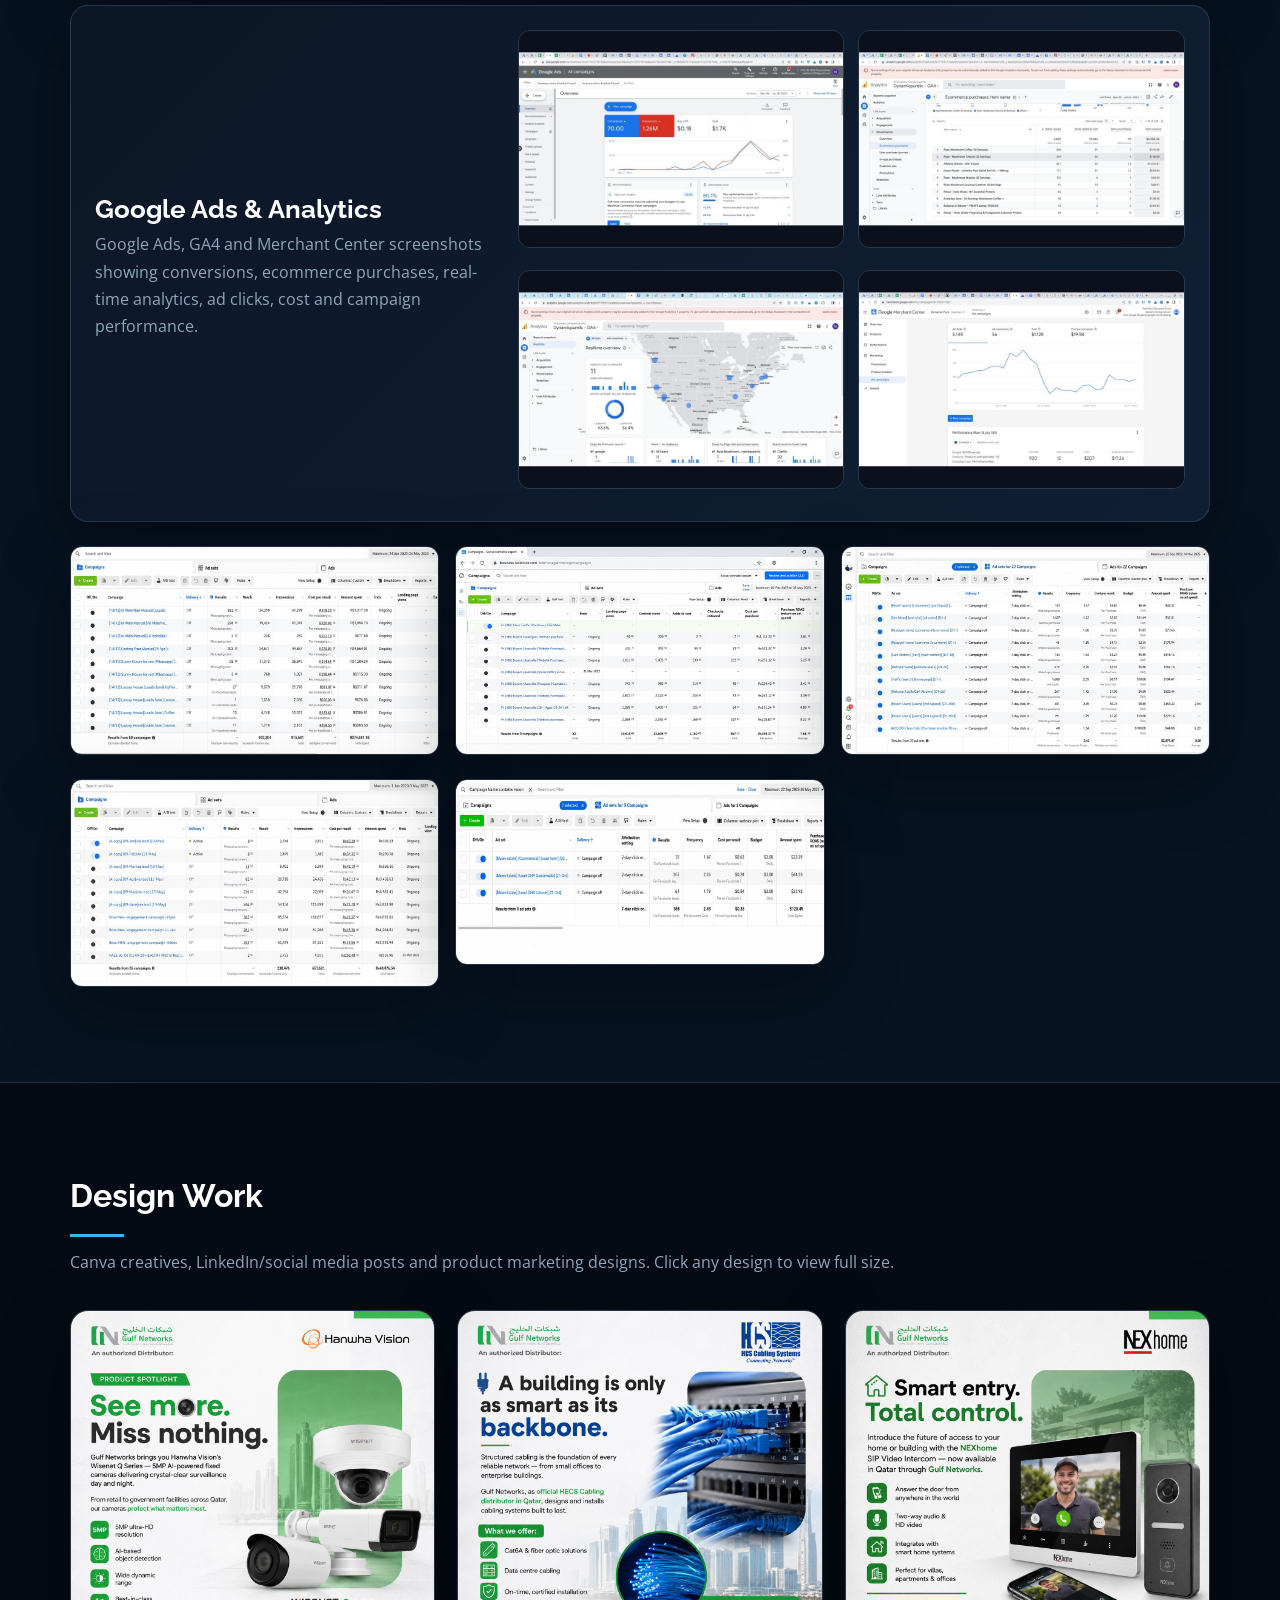
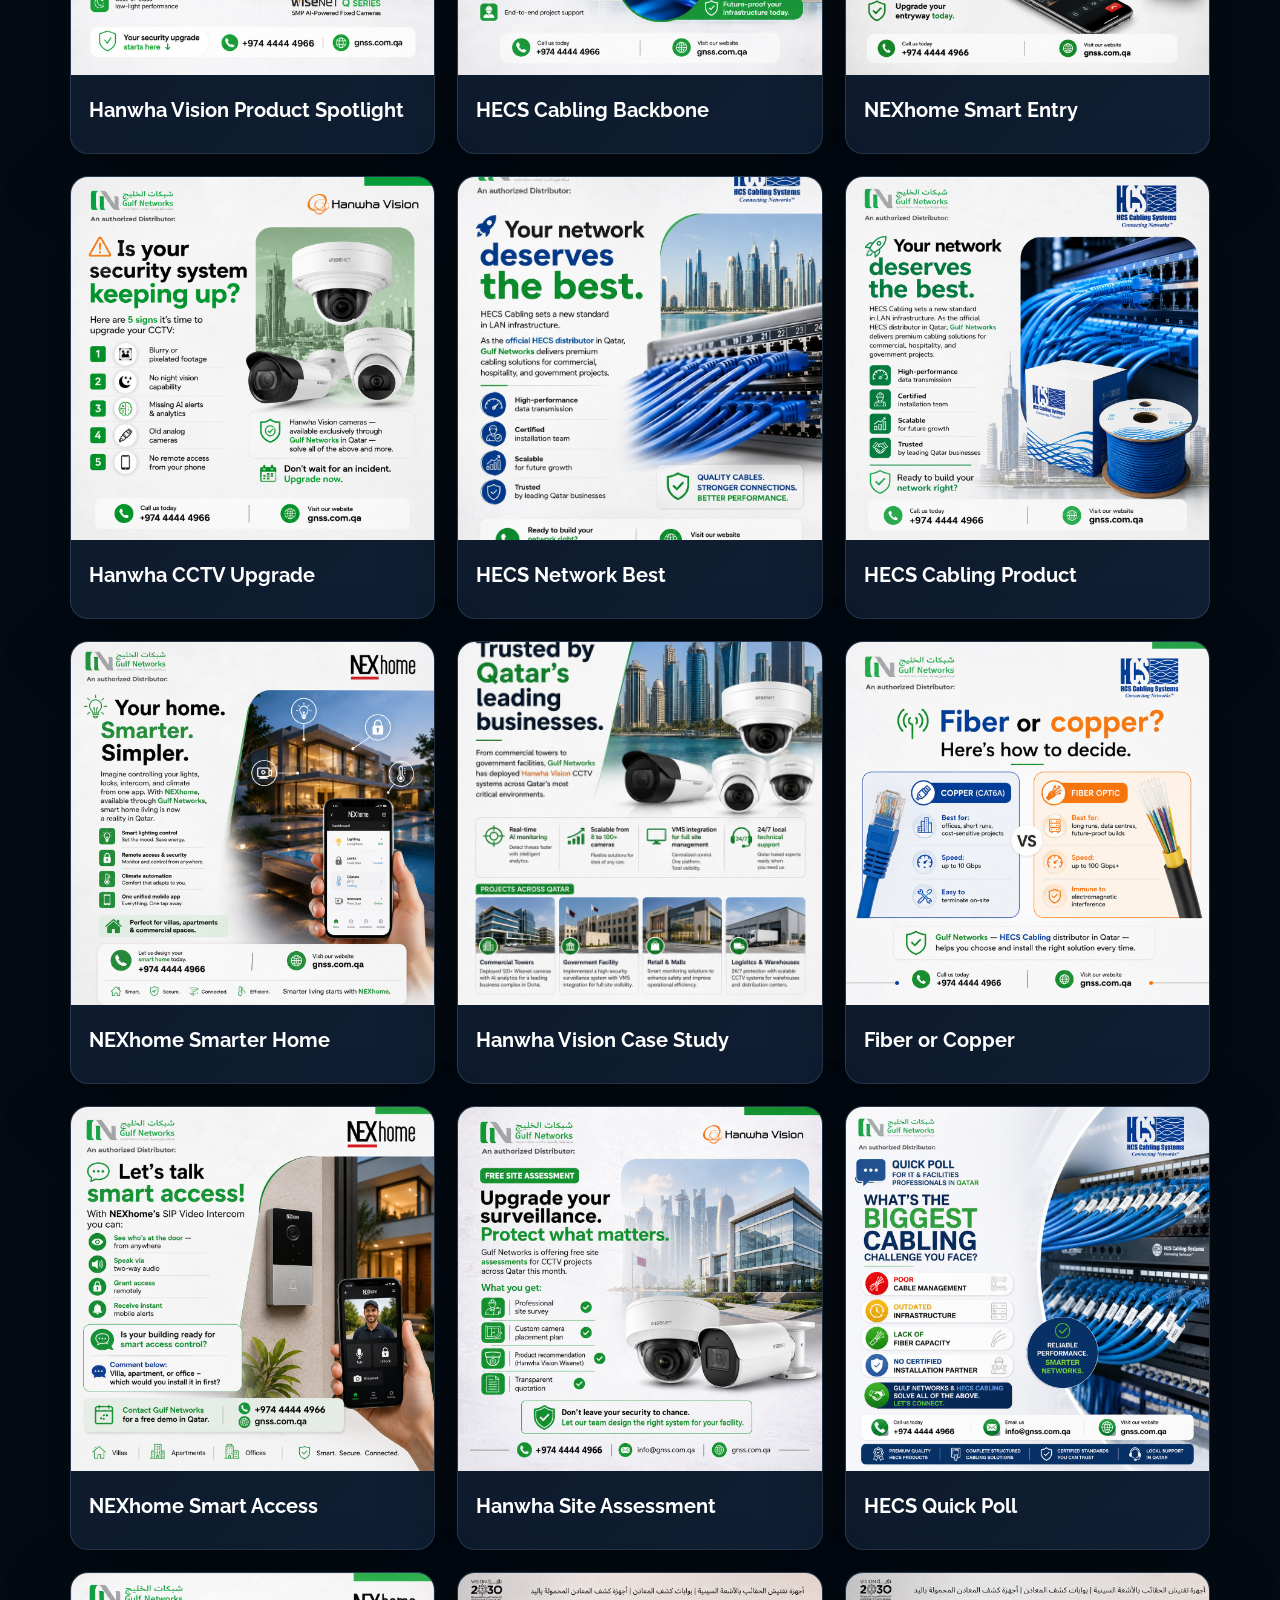
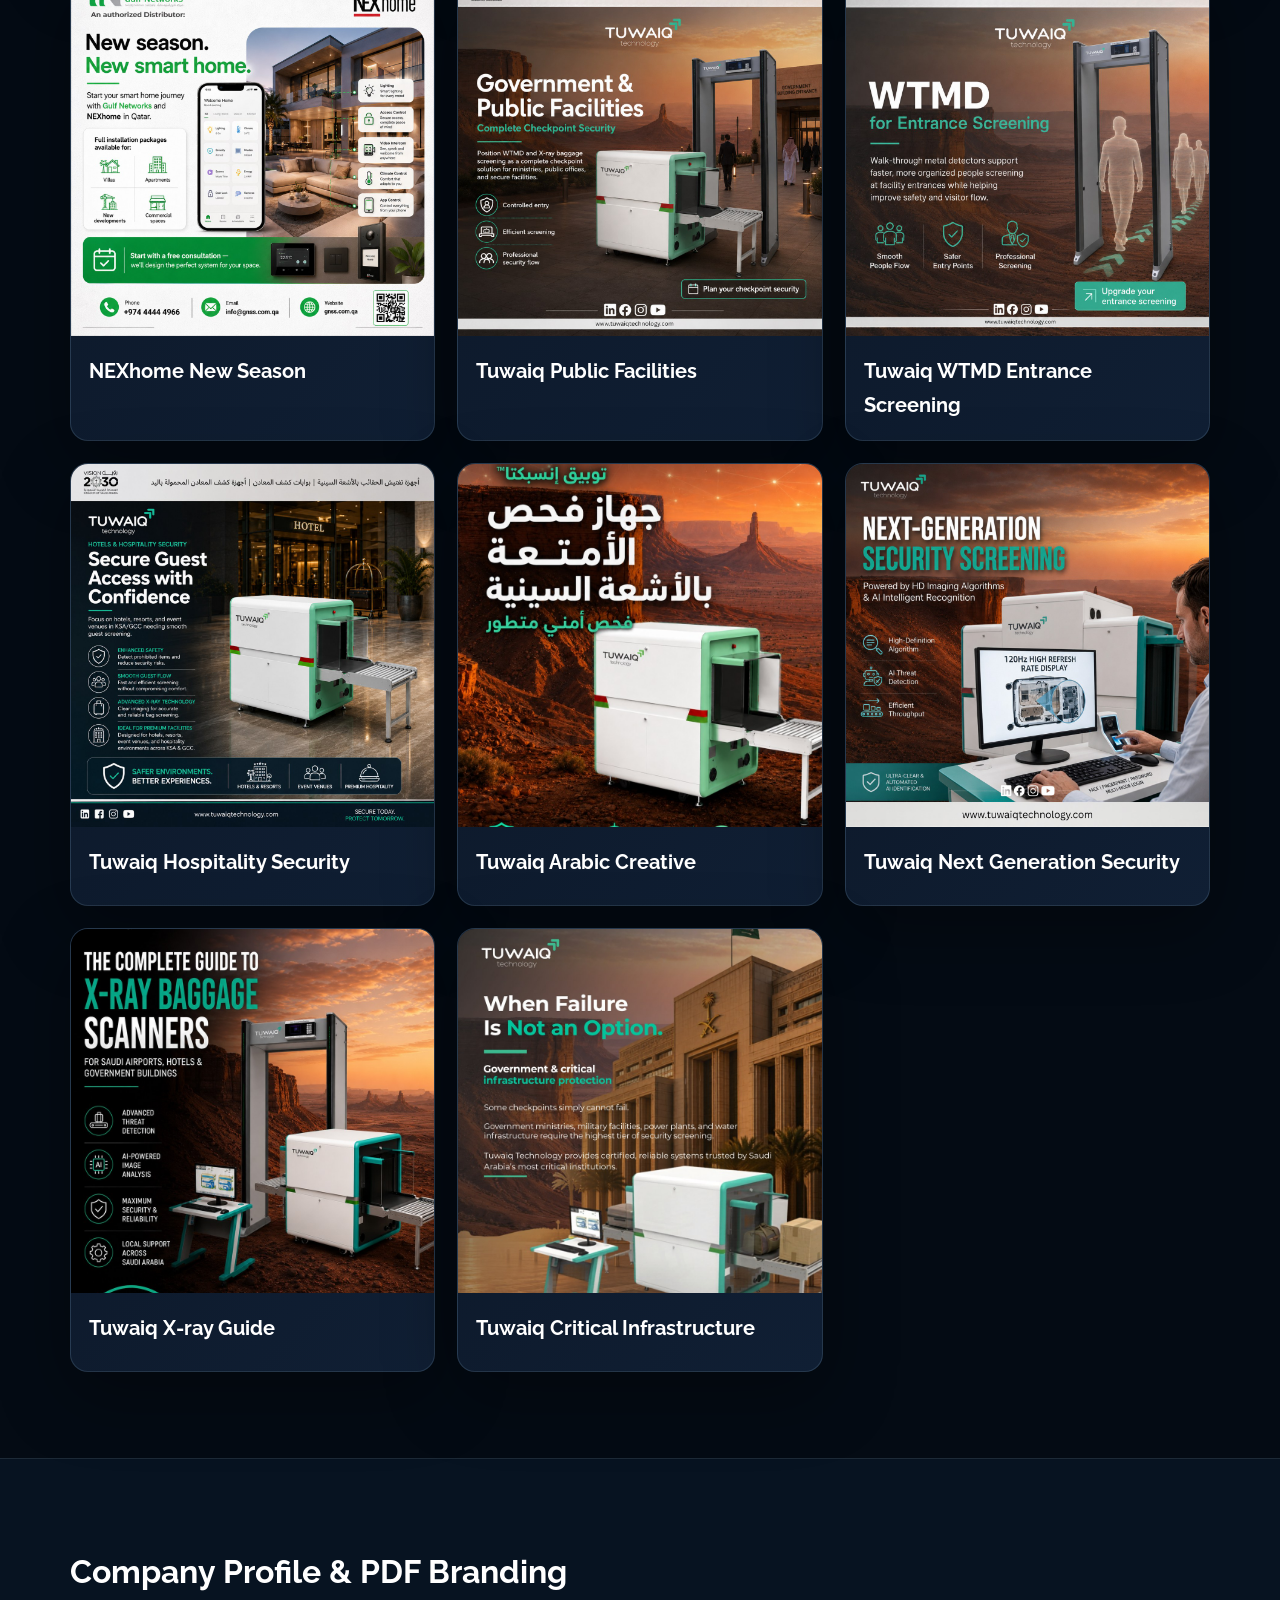
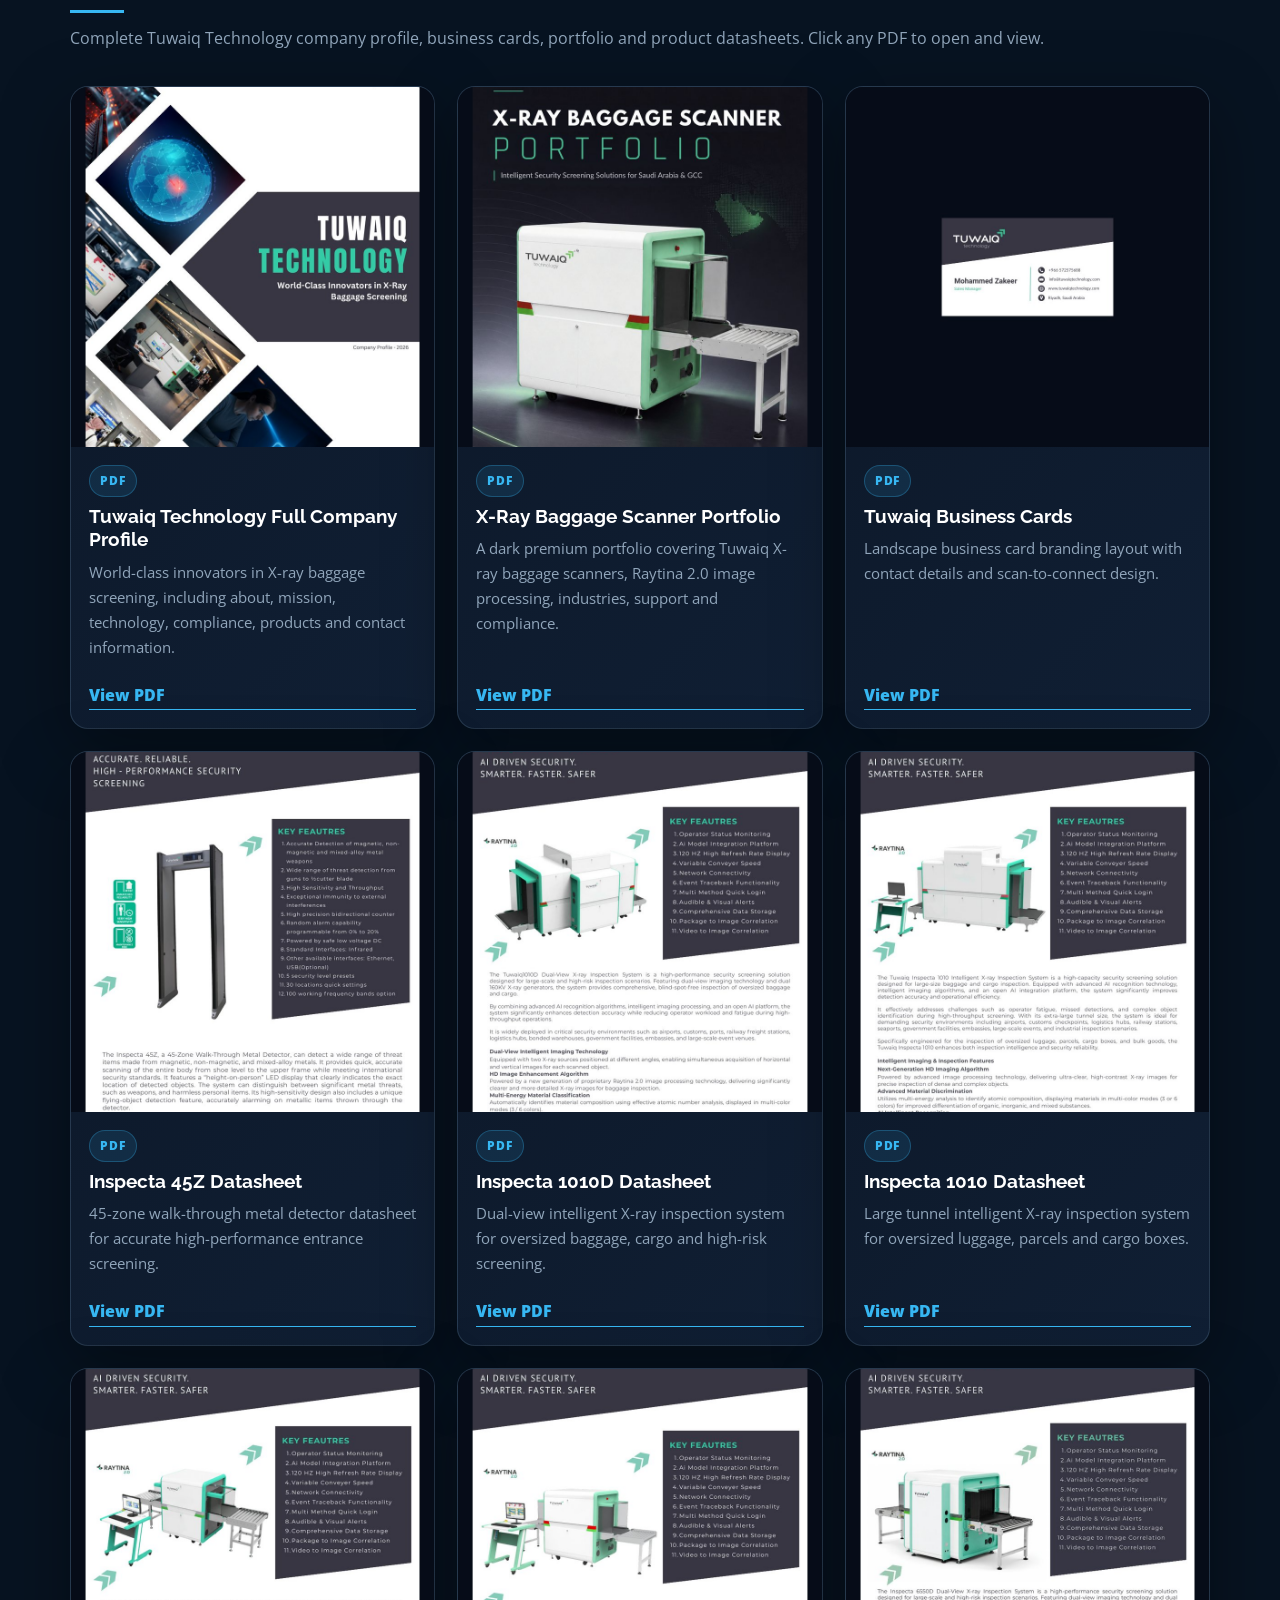
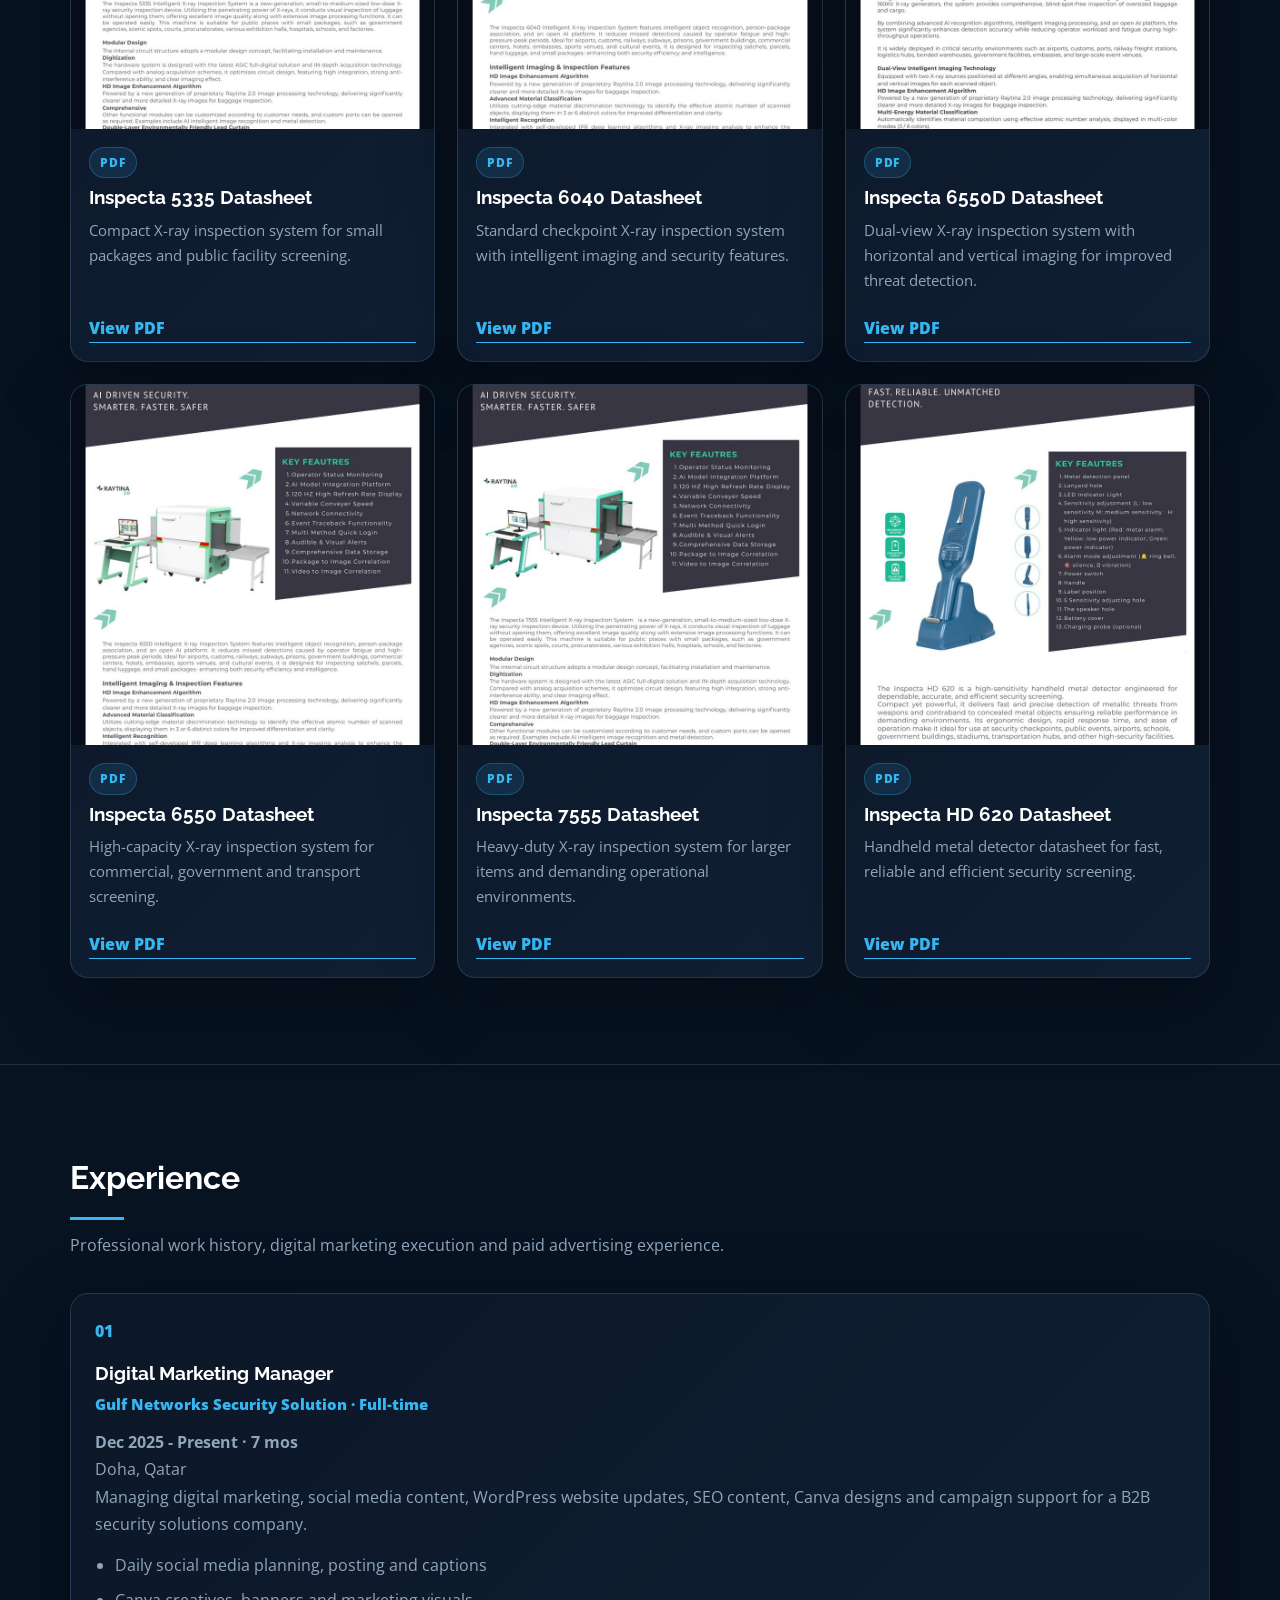
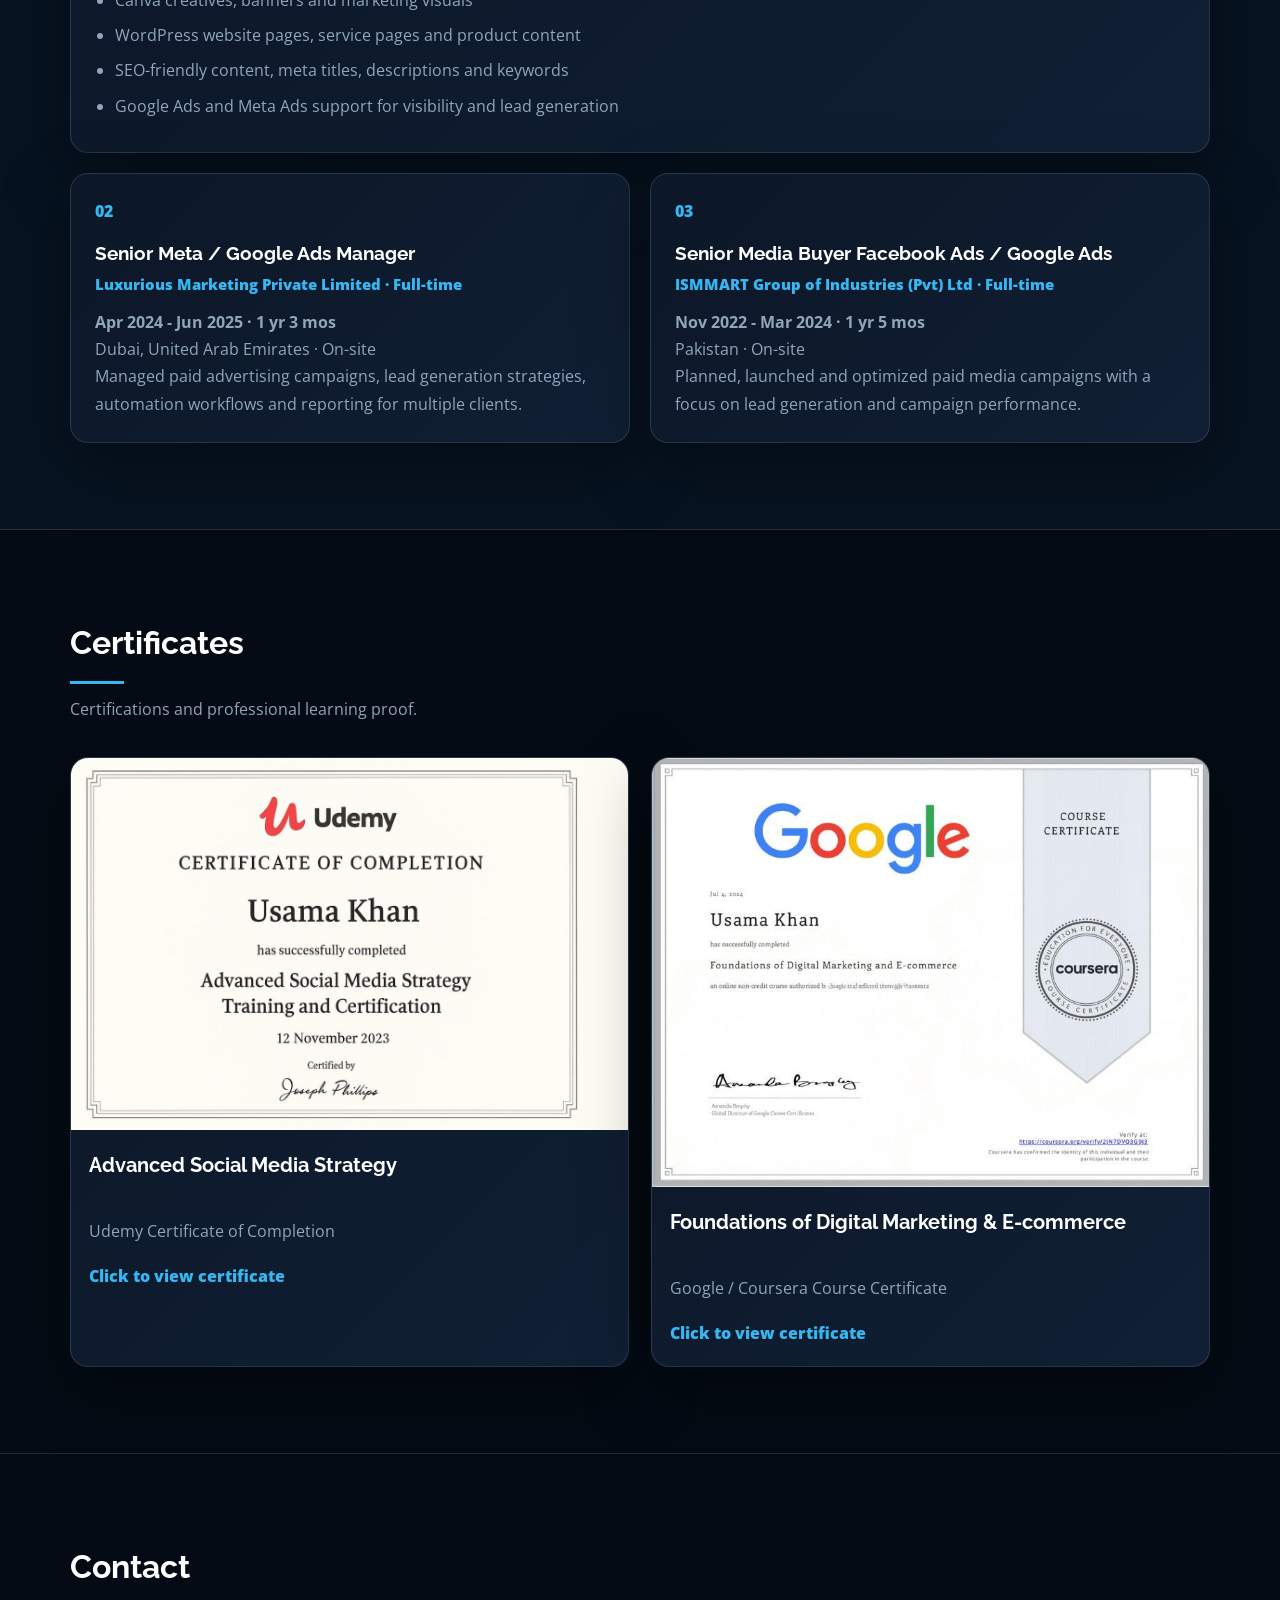
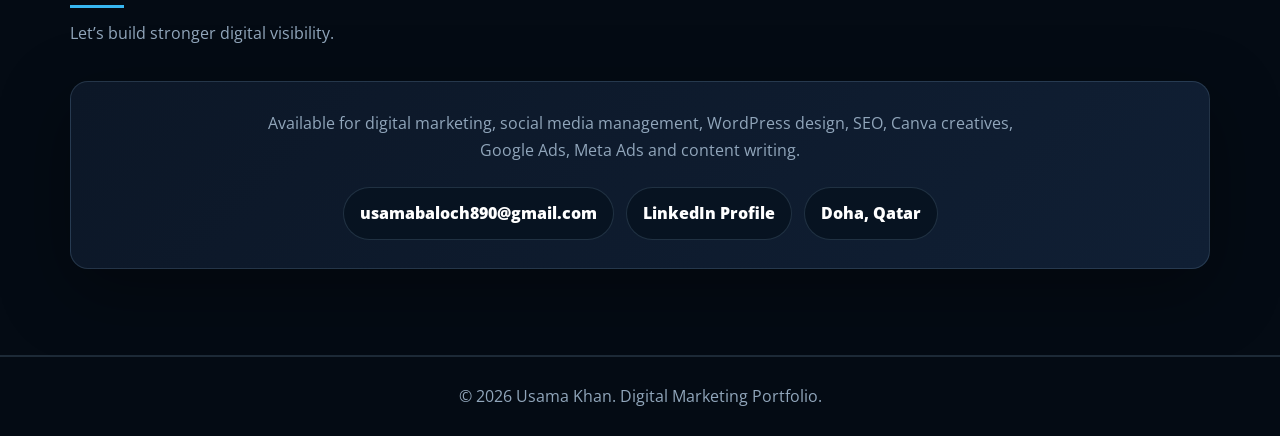
==== commit 489d081e: "Update index.html" ====
--- a/index.html
+++ b/index.html
@@ -29,22 +29,67 @@
   </header>
 
   <main class="main top-layout">
-    <section id="hero" class="hero">
-      <div class="hero-overlay"></div>
-      <div class="hero-content">
-        <p class="subline">Professional Portfolio 2026</p>
-        <h2>Usama Khan</h2>
-        <h3>Digital Marketing & Social Media Marketing Manager</h3>
-        <p class="hero-text">
-          Helping businesses grow online through digital marketing, social media management, SEO,
-          WordPress design, Canva creatives, Google Ads, Meta Ads, analytics and performance campaigns.
-        </p>
-        <div class="hero-buttons">
-          <a href="#websites">View Portfolio</a>
-          <a href="#contact" class="outline">Contact Me</a>
-        </div>
-      </div>
-    </section>
+  <section id="hero" class="hero hero-with-photo">
+  <div class="hero-overlay"></div>
+
+  <div class="hero-content hero-split">
+    <div class="hero-copy">
+      <p class="subline">Professional Portfolio 2026</p>
+
+      <h2>Usama Khan</h2>
+
+      <h3>Digital Marketing & Social Media Marketing Manager</h3>
+
+      <p class="hero-text">
+        Helping businesses grow online through digital marketing, social media management, SEO,
+        WordPress design, Canva creatives, Google Ads, Meta Ads, analytics and performance campaigns.
+      </p>
+
+      <div class="hero-buttons">
+        <a href="#websites">View Portfolio</a>
+        <a href="#contact" class="outline">Contact Me</a>
+      </div>
+    </div>
+
+    <div class="hero-photo-wrap">
+      <div class="hero-photo-glow"></div>
+      <div class="hero-orbit orbit-one"></div>
+      <div class="hero-orbit orbit-two"></div>
+
+      <img src="assets/usama-hero.png" alt="Usama Khan" class="hero-person">
+
+      <div class="floating-skill skill-one">
+        <span>01</span>
+        SEO
+      </div>
+
+      <div class="floating-skill skill-two">
+        <span>02</span>
+        Google Ads
+      </div>
+
+      <div class="floating-skill skill-three">
+        <span>03</span>
+        Meta Ads
+      </div>
+
+      <div class="floating-skill skill-four">
+        <span>04</span>
+        WordPress
+      </div>
+
+      <div class="floating-skill skill-five">
+        <span>05</span>
+        Canva Design
+      </div>
+
+      <div class="floating-skill skill-six">
+        <span>06</span>
+        Analytics
+      </div>
+    </div>
+  </div>
+</section>
 
     <section class="stats-row">
       <div><strong>5+</strong><span>Years Experience</span></div>
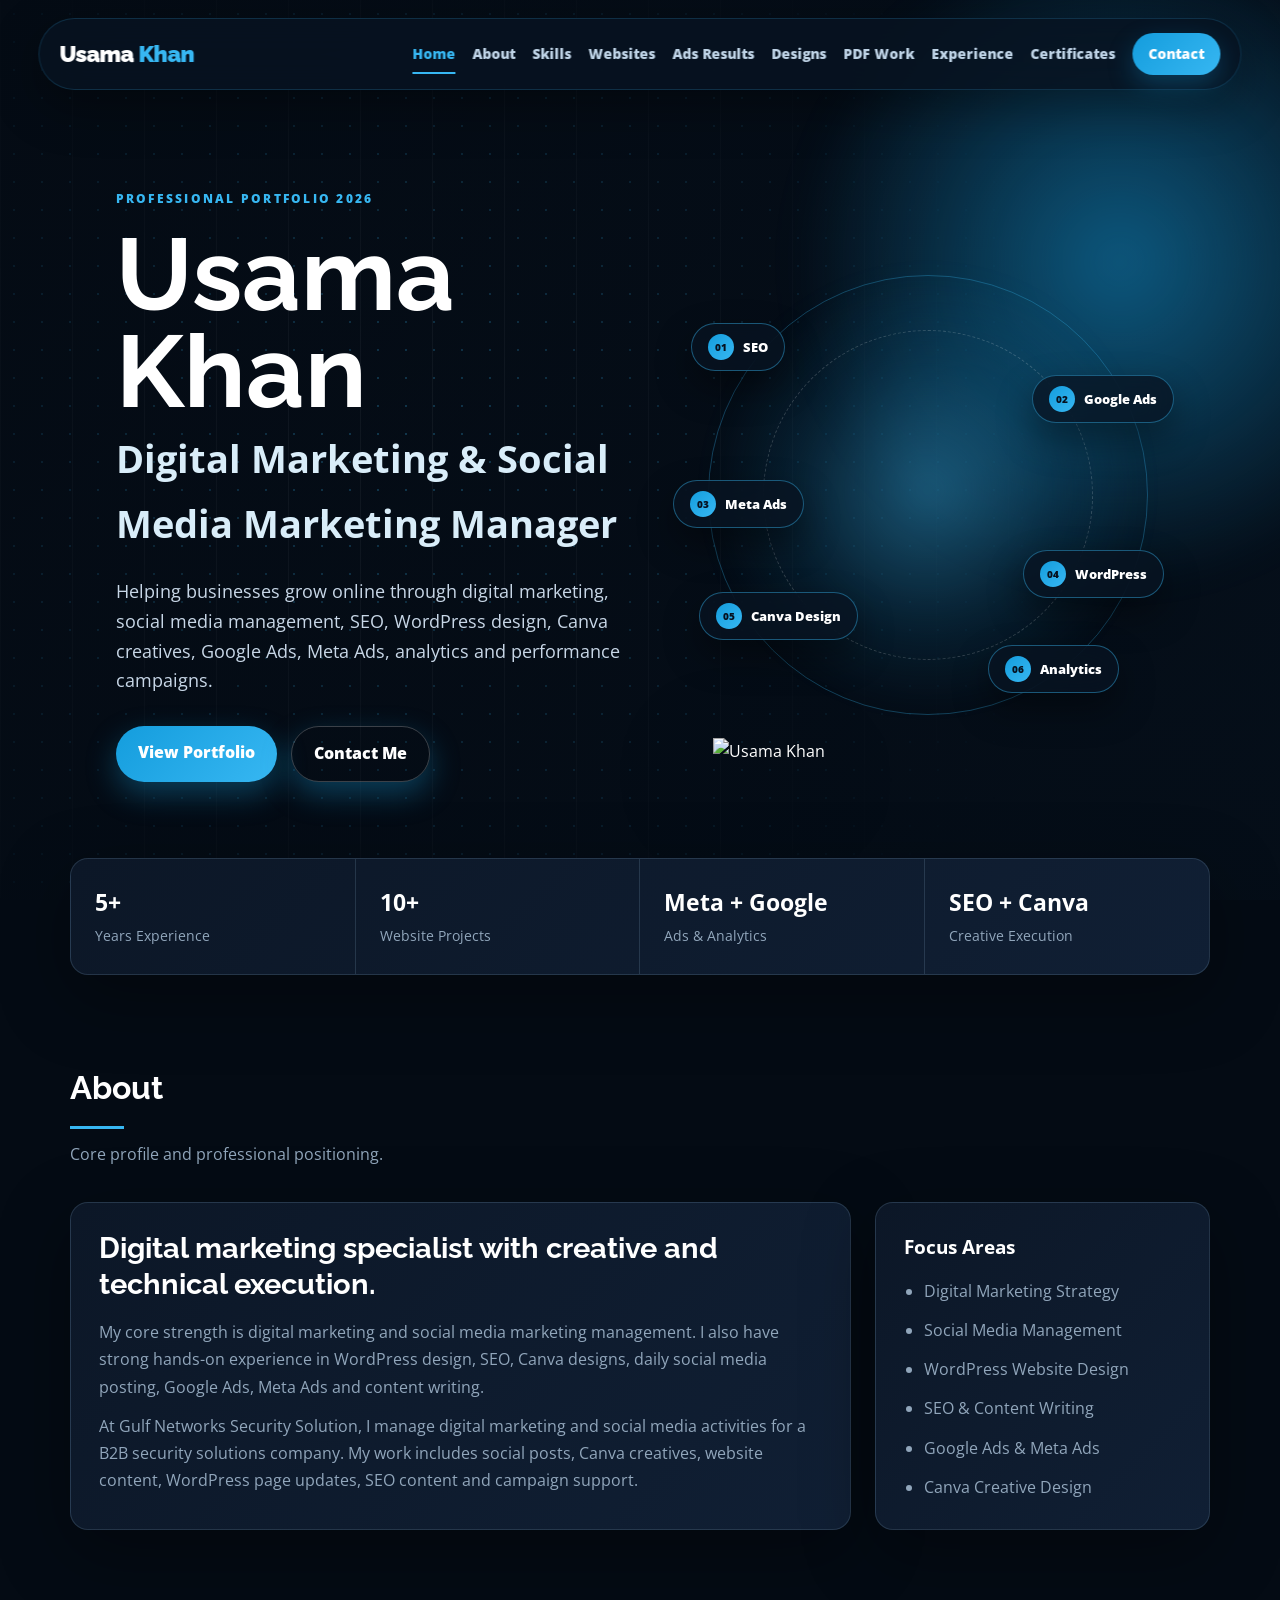
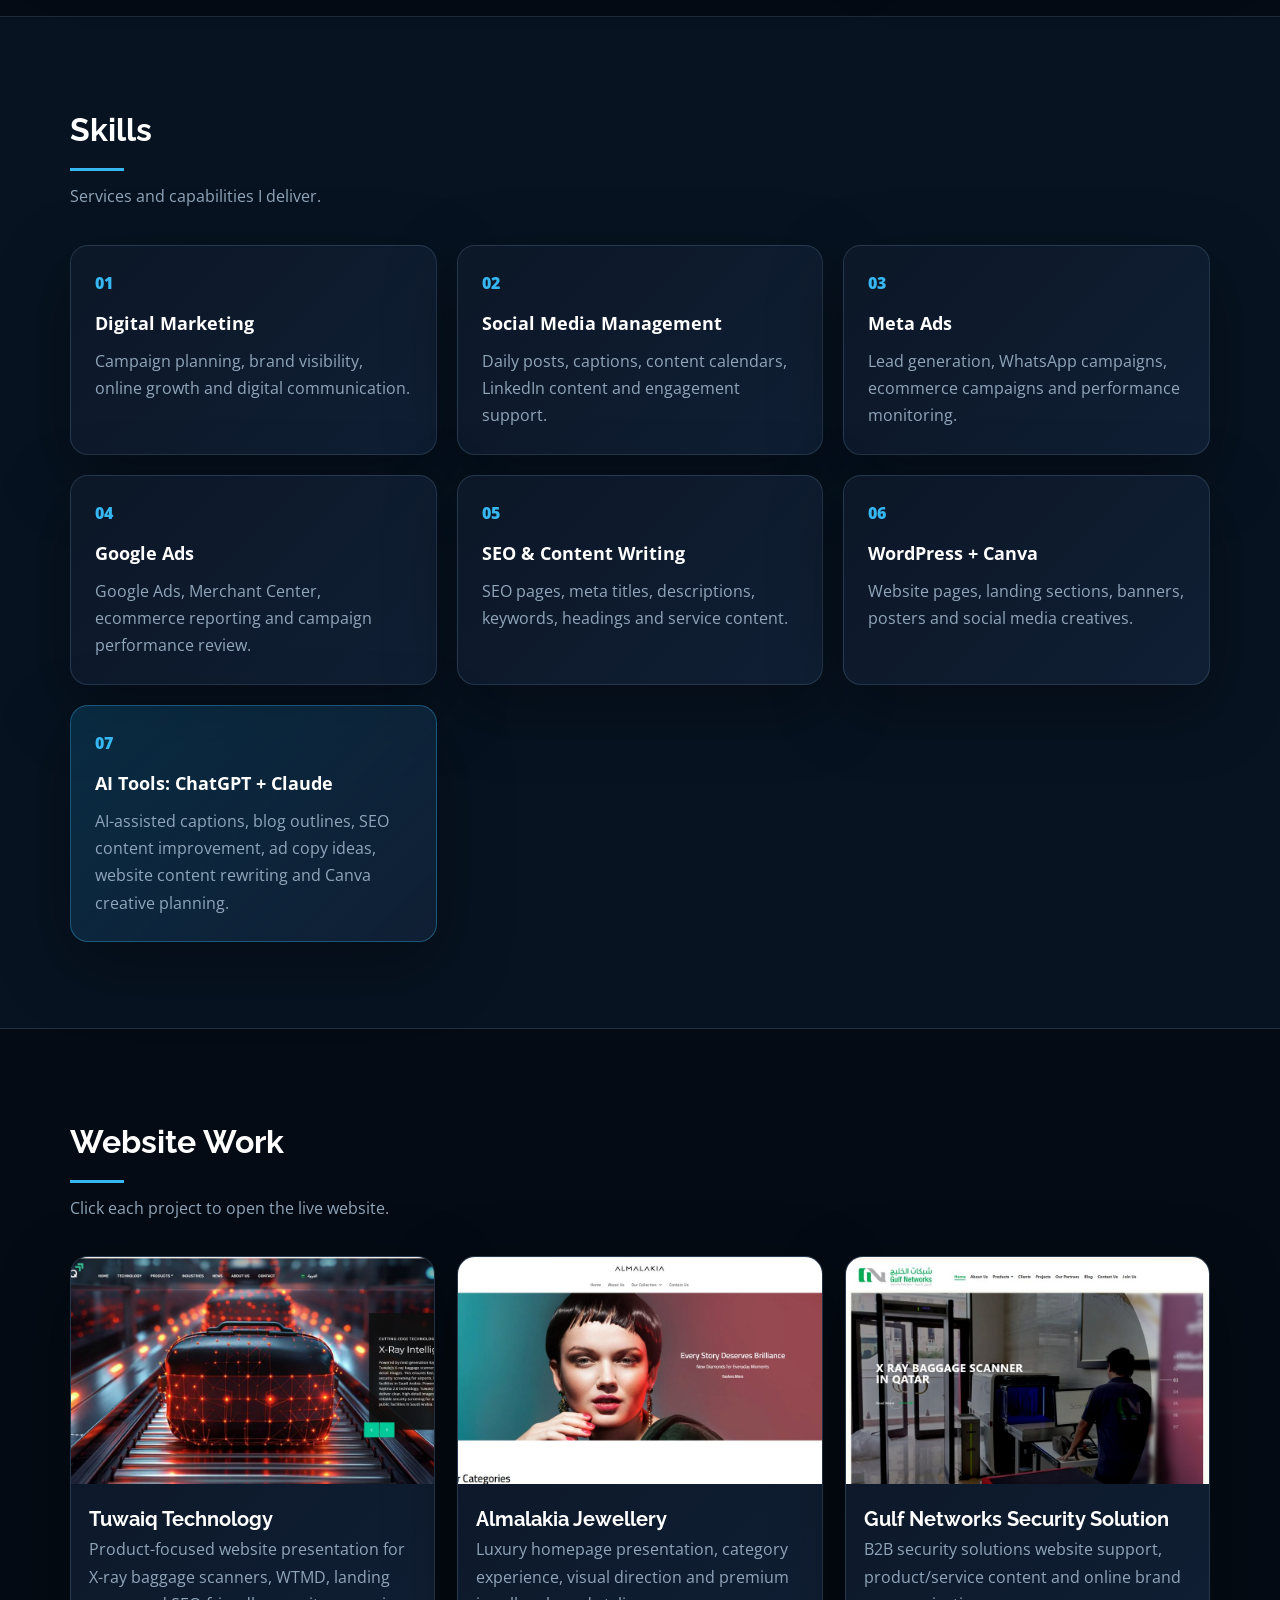
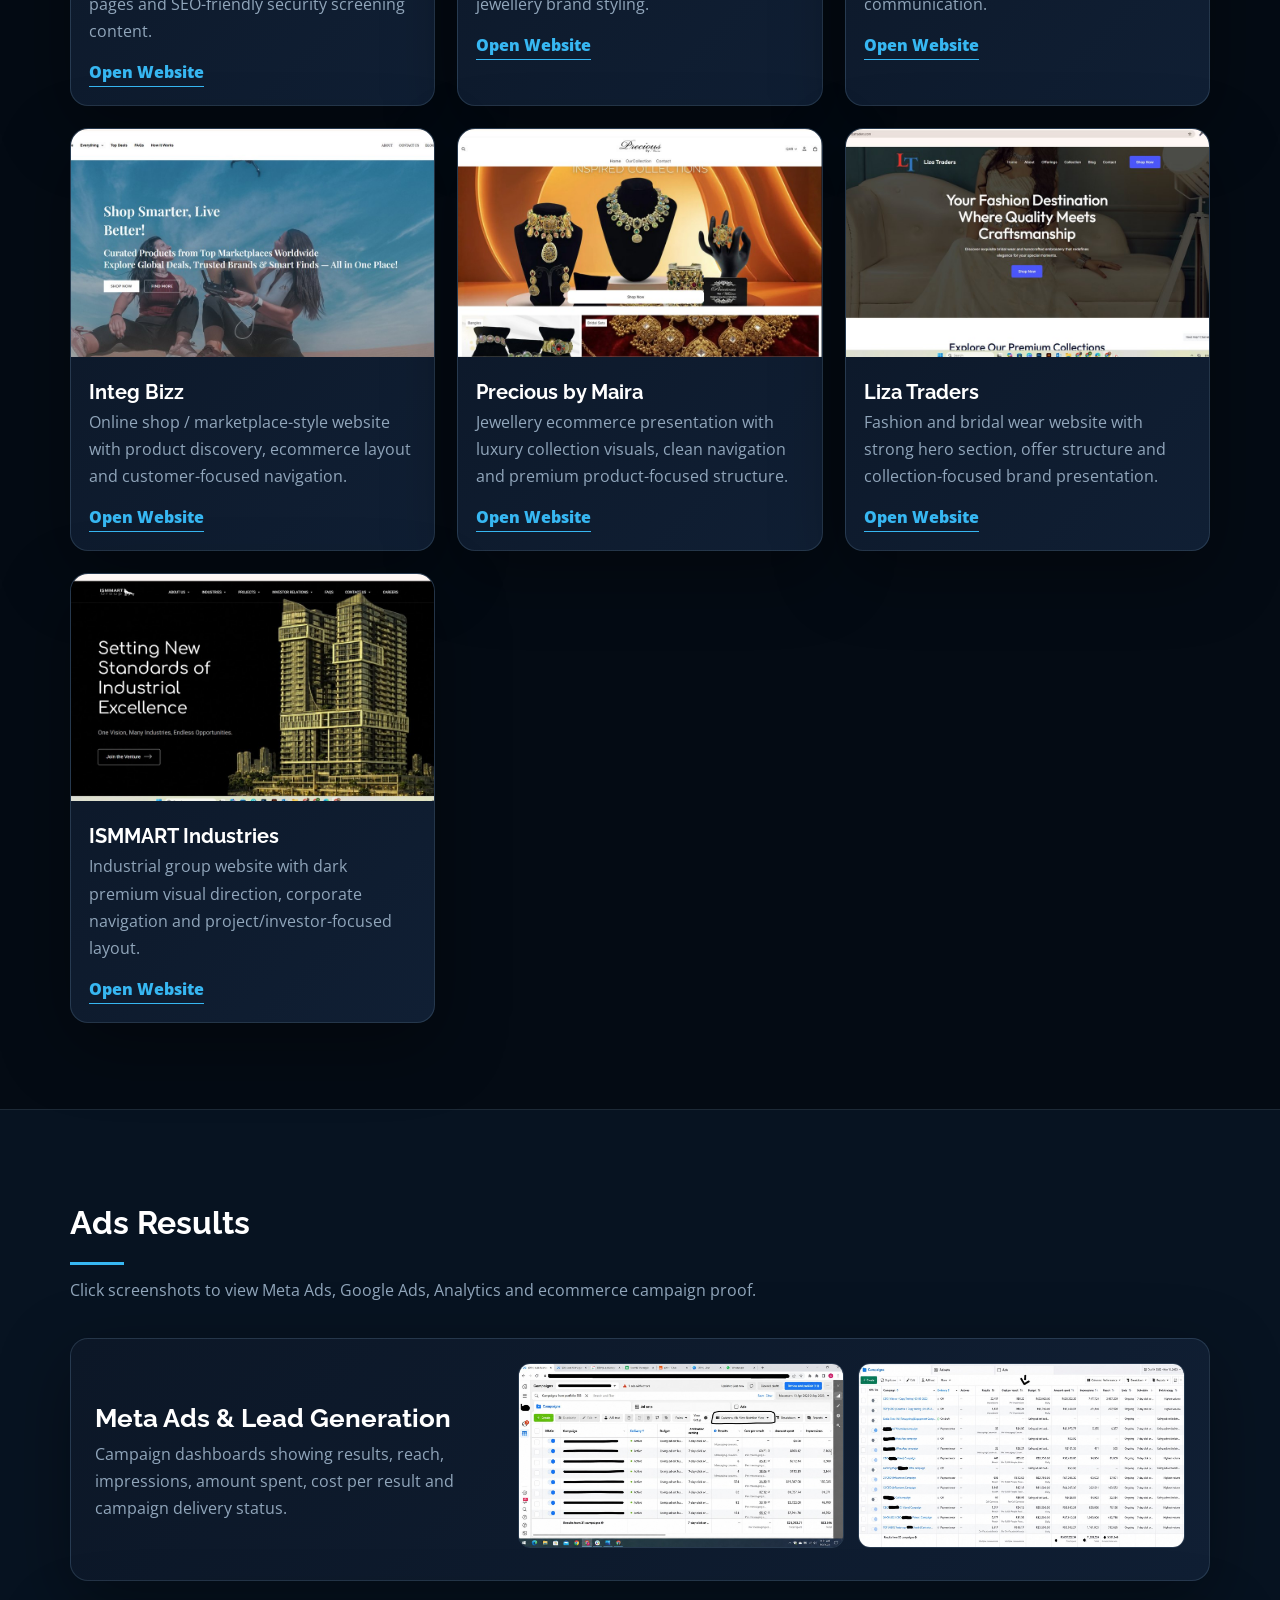
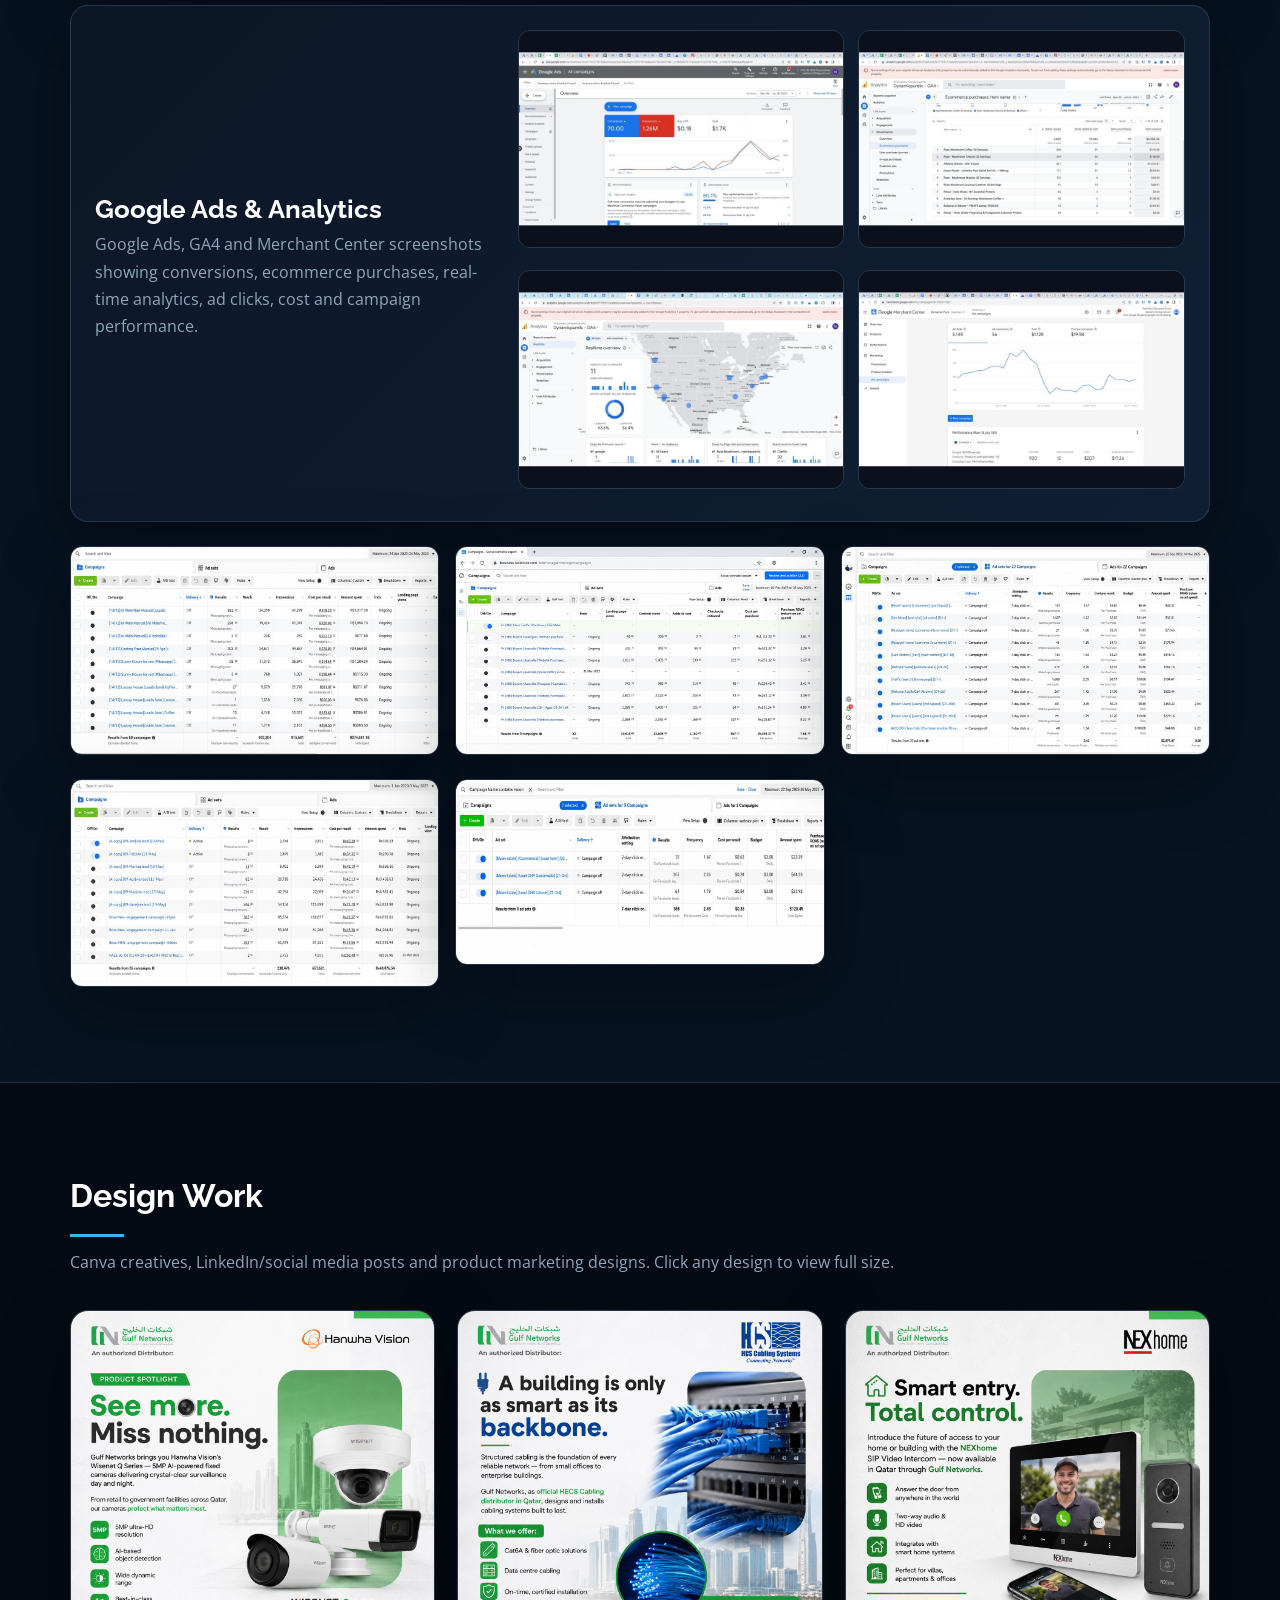
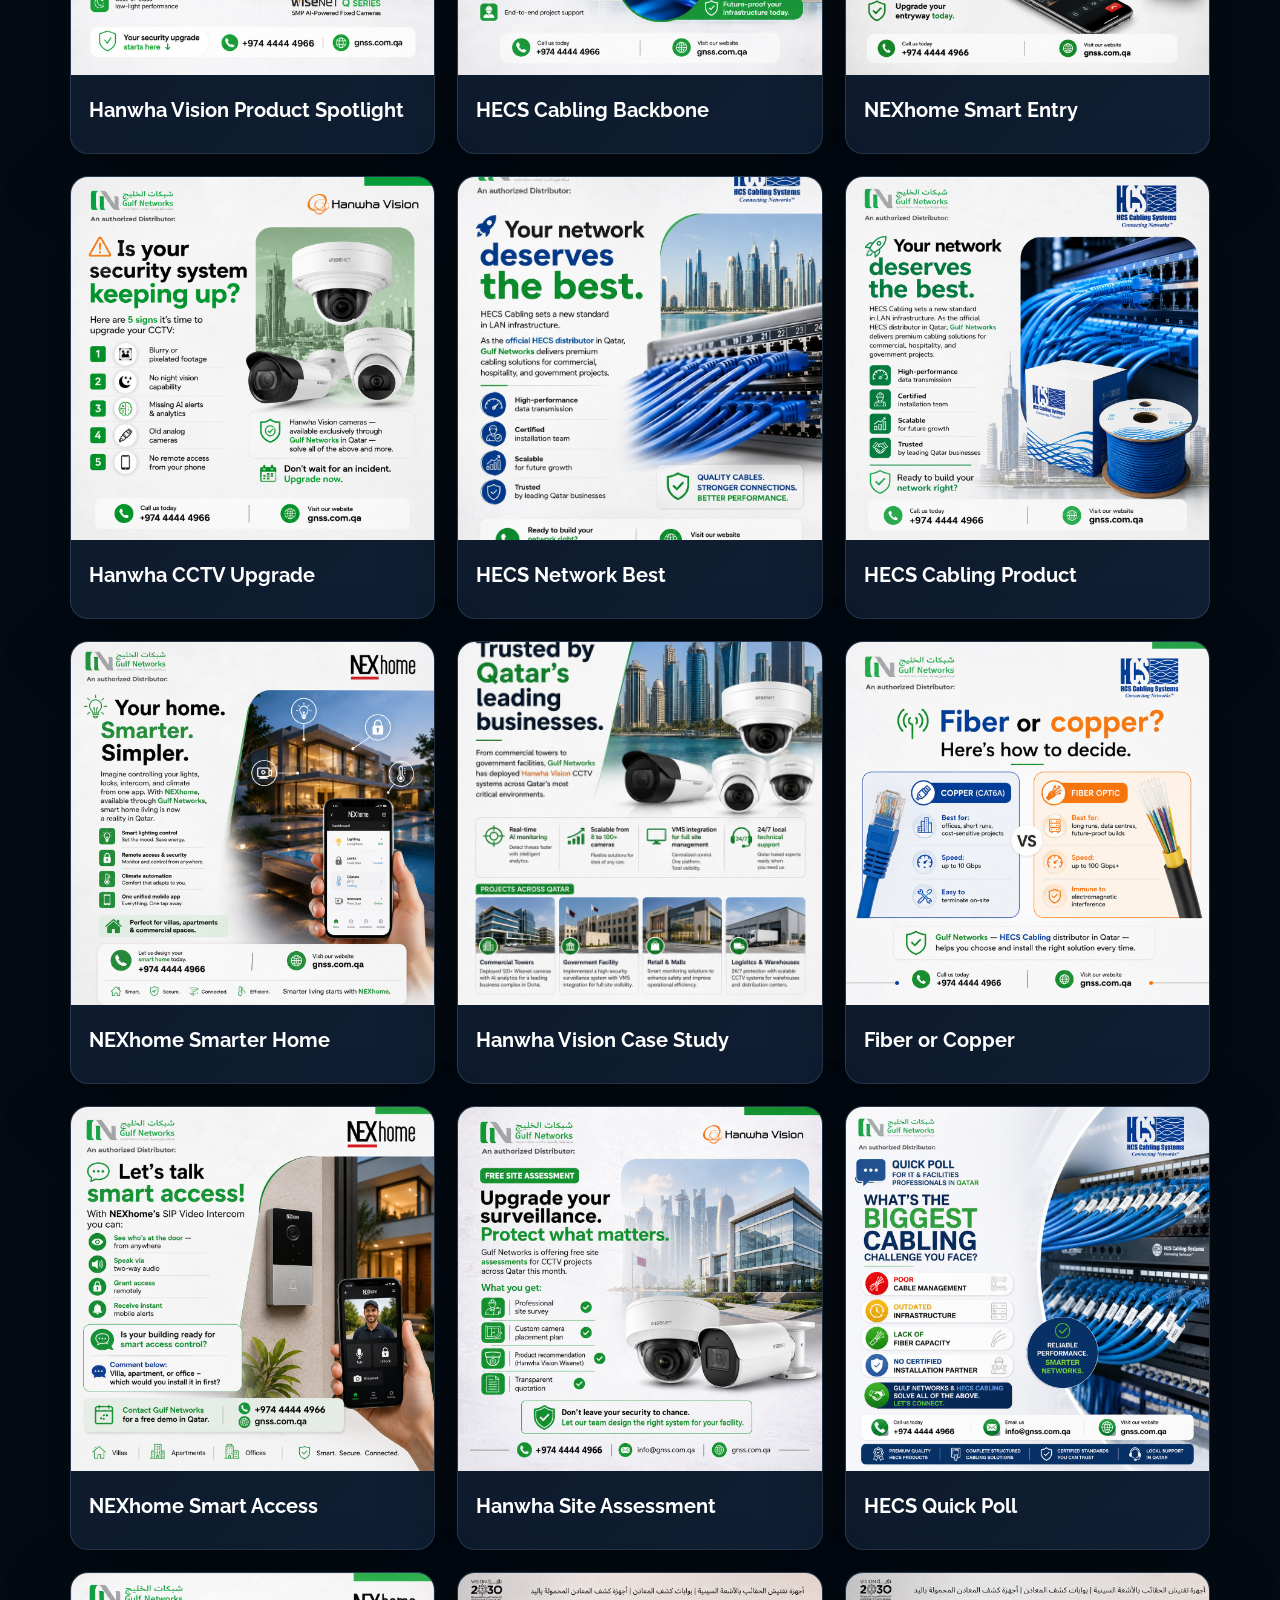
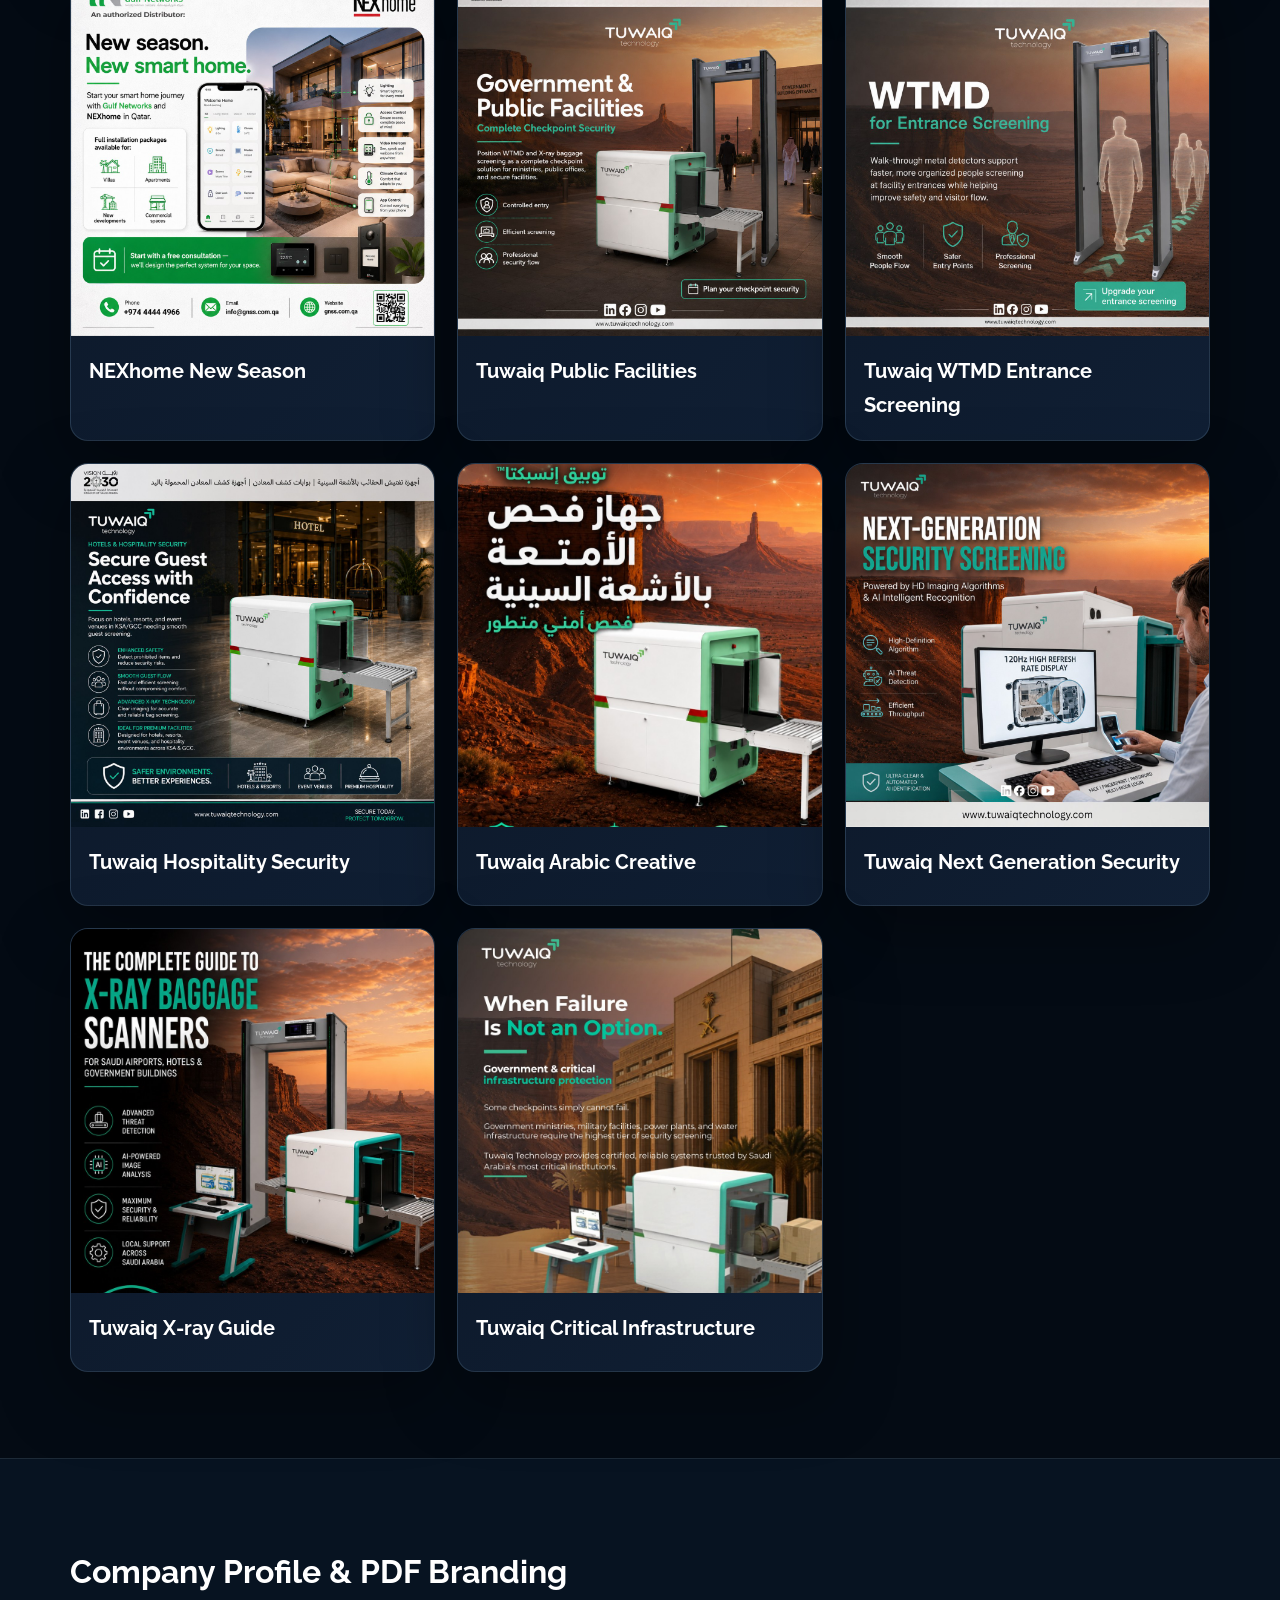
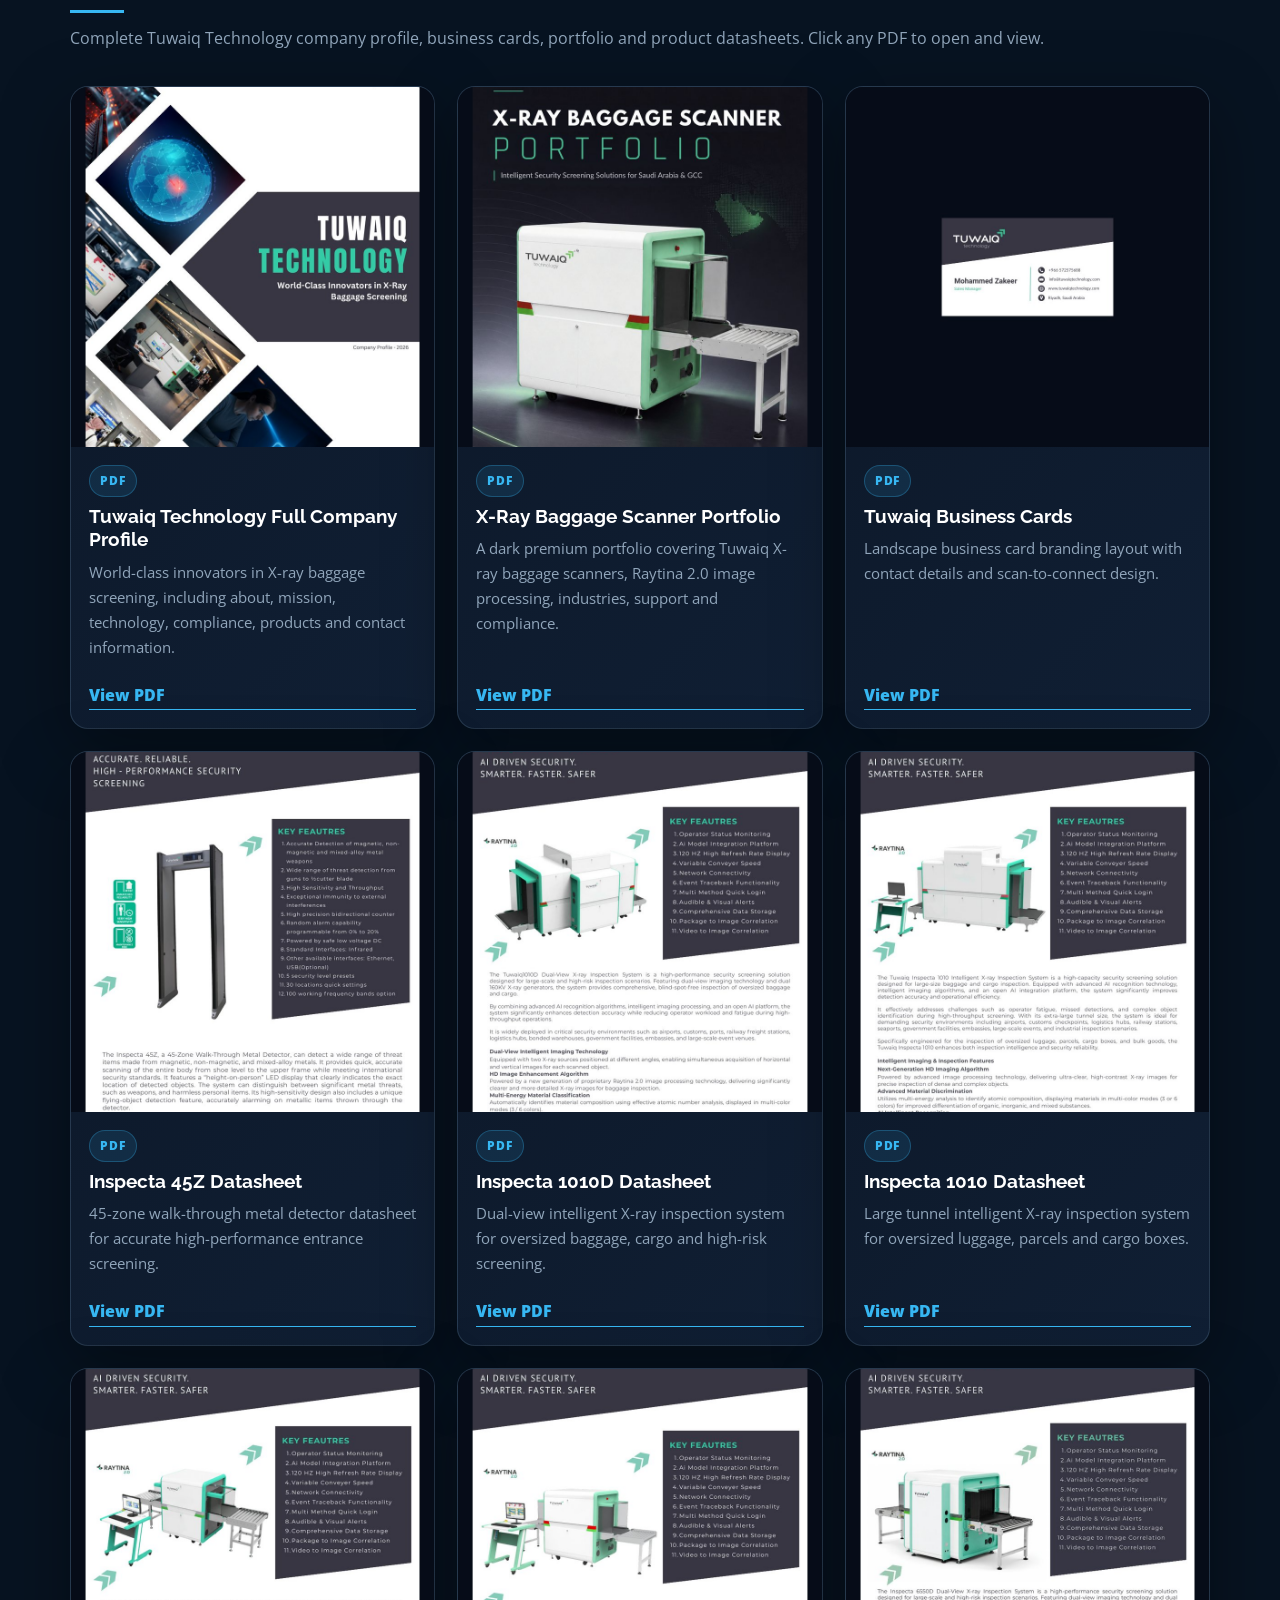
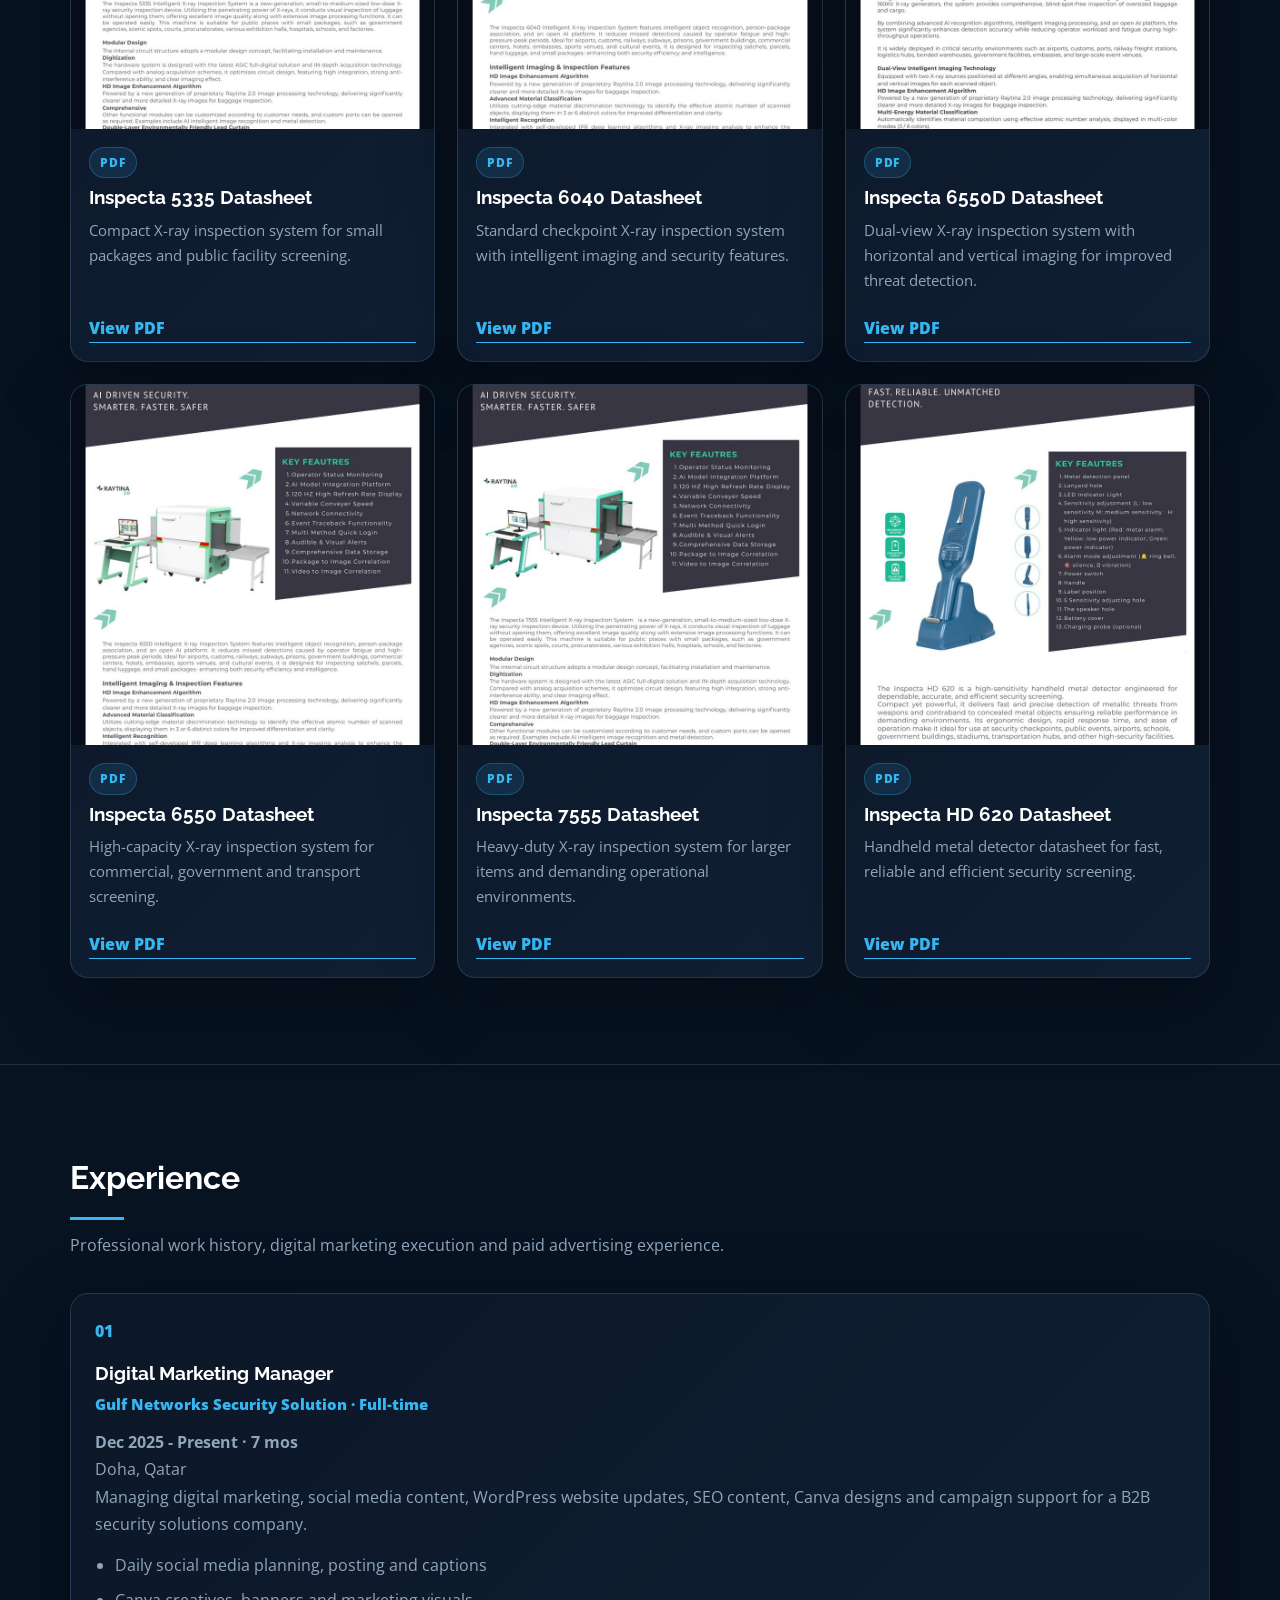
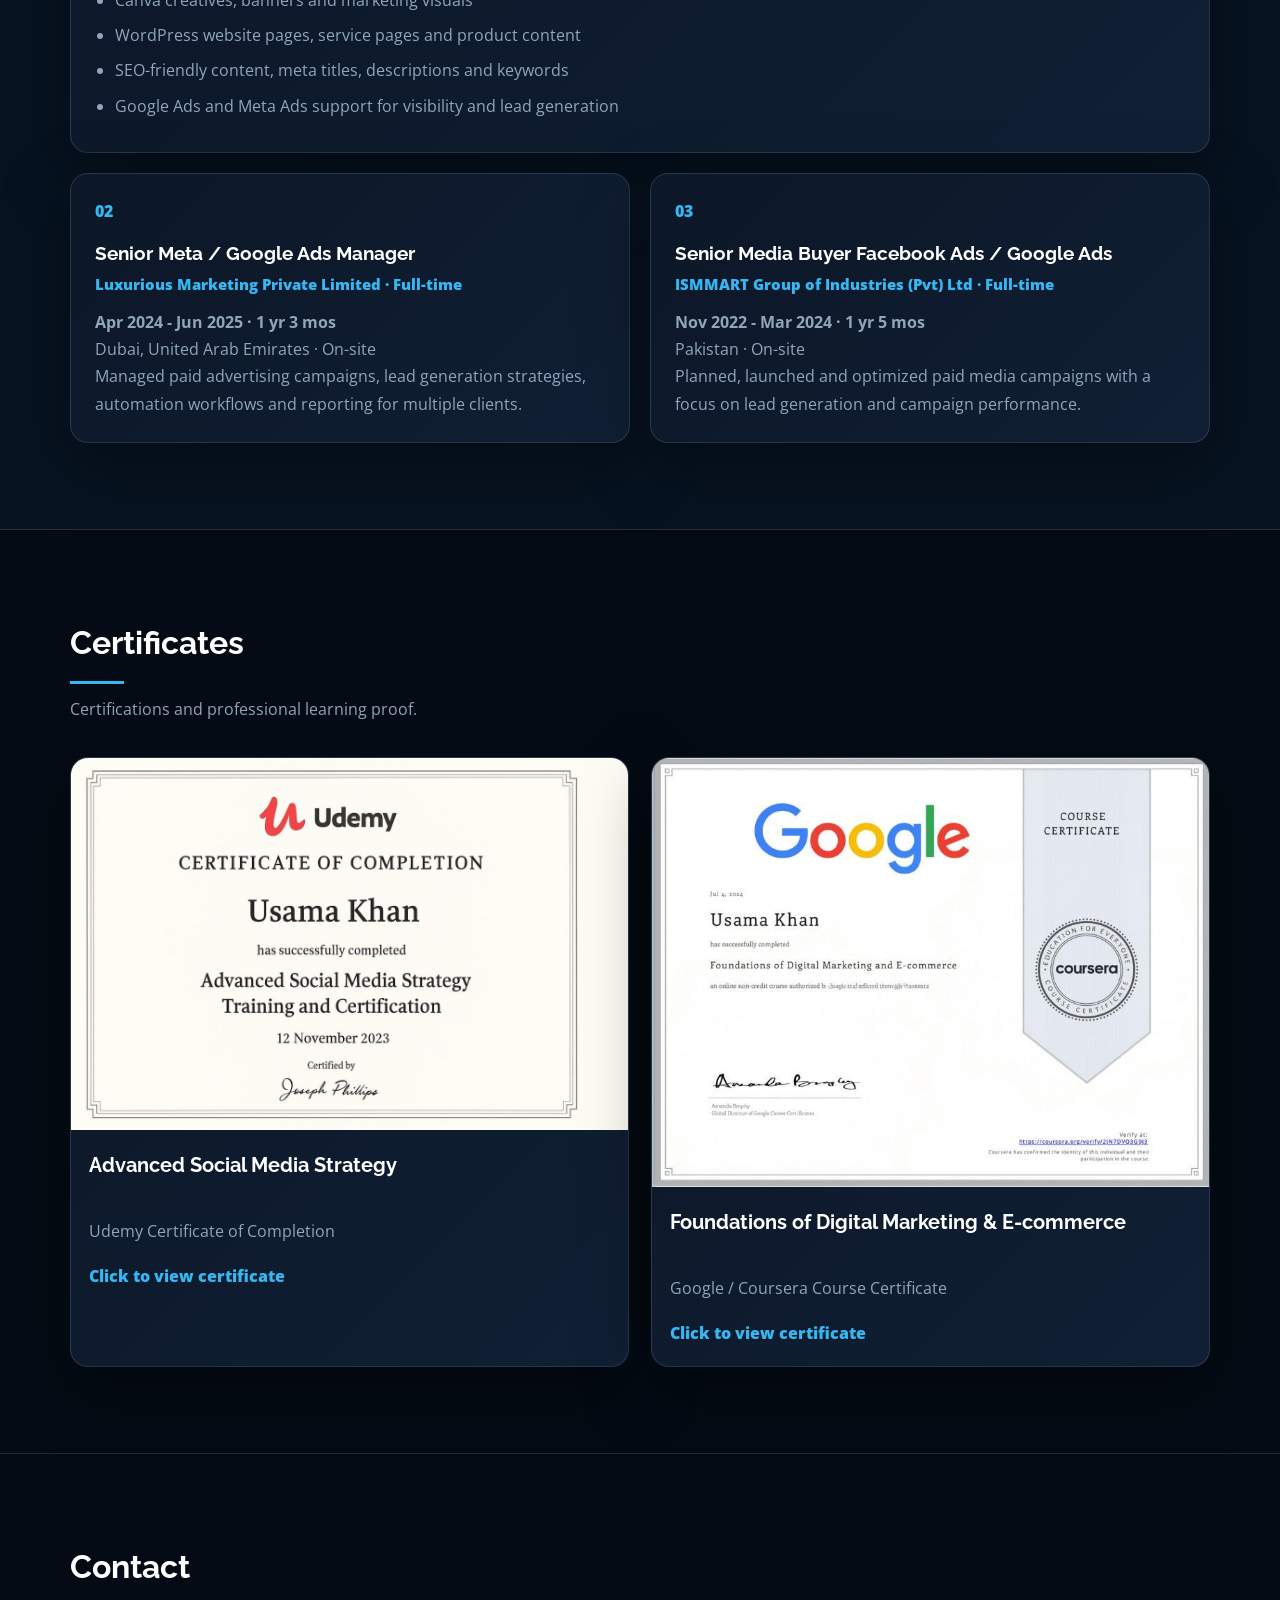
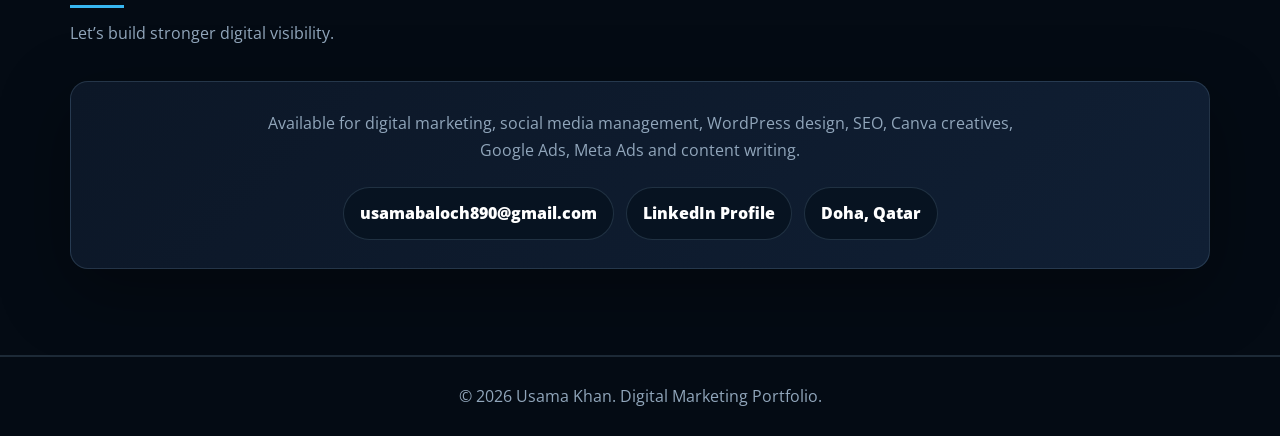
==== commit 985b5f3e: "Update index.html" ====
--- a/index.html
+++ b/index.html
@@ -30,73 +30,73 @@
 
   <main class="main top-layout">
   <section id="hero" class="hero hero-with-photo">
-  <div class="hero-overlay"></div>
-
-  <div class="hero-content hero-split">
-    <div class="hero-copy">
-      <p class="subline">Professional Portfolio 2026</p>
-
-      <h2>Usama Khan</h2>
-
-      <h3>Digital Marketing & Social Media Marketing Manager</h3>
-
-      <p class="hero-text">
-        Helping businesses grow online through digital marketing, social media management, SEO,
-        WordPress design, Canva creatives, Google Ads, Meta Ads, analytics and performance campaigns.
-      </p>
-
-      <div class="hero-buttons">
-        <a href="#websites">View Portfolio</a>
-        <a href="#contact" class="outline">Contact Me</a>
+    <div class="hero-overlay"></div>
+
+    <div class="hero-content hero-split">
+      <div class="hero-copy">
+        <p class="subline">Professional Portfolio 2026</p>
+
+        <h2>Usama Khan</h2>
+
+        <h3>Digital Marketing & Social Media Marketing Manager</h3>
+
+        <p class="hero-text">
+          Helping businesses grow online through digital marketing, social media management, SEO,
+          WordPress design, Canva creatives, Google Ads, Meta Ads, analytics and performance campaigns.
+        </p>
+
+        <div class="hero-buttons">
+          <a href="#websites">View Portfolio</a>
+          <a href="#contact" class="outline">Contact Me</a>
+        </div>
+      </div>
+
+      <div class="hero-photo-wrap">
+        <div class="hero-photo-glow"></div>
+        <div class="hero-orbit orbit-one"></div>
+        <div class="hero-orbit orbit-two"></div>
+
+        <img src="assets/usama-hero.png" alt="Usama Khan" class="hero-person">
+
+        <div class="floating-skill skill-one">
+          <span>01</span>
+          SEO
+        </div>
+
+        <div class="floating-skill skill-two">
+          <span>02</span>
+          Google Ads
+        </div>
+
+        <div class="floating-skill skill-three">
+          <span>03</span>
+          Meta Ads
+        </div>
+
+        <div class="floating-skill skill-four">
+          <span>04</span>
+          WordPress
+        </div>
+
+        <div class="floating-skill skill-five">
+          <span>05</span>
+          Canva Design
+        </div>
+
+        <div class="floating-skill skill-six">
+          <span>06</span>
+          Analytics
+        </div>
       </div>
     </div>
-
-    <div class="hero-photo-wrap">
-      <div class="hero-photo-glow"></div>
-      <div class="hero-orbit orbit-one"></div>
-      <div class="hero-orbit orbit-two"></div>
-
-      <img src="assets/usama-hero.png" alt="Usama Khan" class="hero-person">
-
-      <div class="floating-skill skill-one">
-        <span>01</span>
-        SEO
-      </div>
-
-      <div class="floating-skill skill-two">
-        <span>02</span>
-        Google Ads
-      </div>
-
-      <div class="floating-skill skill-three">
-        <span>03</span>
-        Meta Ads
-      </div>
-
-      <div class="floating-skill skill-four">
-        <span>04</span>
-        WordPress
-      </div>
-
-      <div class="floating-skill skill-five">
-        <span>05</span>
-        Canva Design
-      </div>
-
-      <div class="floating-skill skill-six">
-        <span>06</span>
-        Analytics
-      </div>
-    </div>
-  </div>
-</section>
-
-    <section class="stats-row">
-      <div><strong>5+</strong><span>Years Experience</span></div>
-      <div><strong>10+</strong><span>Website Projects</span></div>
-      <div><strong>Meta + Google</strong><span>Ads & Analytics</span></div>
-      <div><strong>SEO + Canva</strong><span>Creative Execution</span></div>
-    </section>
+  </section>
+
+  <section class="stats-row">
+    <div><strong>5+</strong><span>Years Experience</span></div>
+    <div><strong>10+</strong><span>Website Projects</span></div>
+    <div><strong>Meta + Google</strong><span>Ads & Analytics</span></div>
+    <div><strong>SEO + Canva</strong><span>Creative Execution</span></div>
+  </section>
 
     <section id="about" class="section">
       <div class="section-title">
--- a/styles.css
+++ b/styles.css
@@ -159,3 +159,236 @@
   .hero h3{font-size:1.35rem;line-height:1.45}
   .hero-text{font-size:1rem;line-height:1.75}
 }
+/* ===== HERO PHOTO + ANIMATED SKILLS FINAL ===== */
+
+.hero-with-photo {
+  position: relative;
+  overflow: hidden;
+}
+
+.hero-content.hero-split {
+  width: min(1180px, 92%);
+  max-width: 1180px;
+  margin: 0 auto;
+  display: grid;
+  grid-template-columns: 1.05fr 0.95fr;
+  align-items: center;
+  gap: 52px;
+  position: relative;
+  z-index: 3;
+}
+
+.hero-copy {
+  position: relative;
+  z-index: 6;
+}
+
+.hero-photo-wrap {
+  position: relative;
+  min-height: 560px;
+  display: flex;
+  align-items: flex-end;
+  justify-content: center;
+  z-index: 5;
+}
+
+.hero-photo-glow {
+  position: absolute;
+  width: 430px;
+  height: 430px;
+  border-radius: 50%;
+  background: radial-gradient(circle, rgba(55, 183, 242, 0.42), rgba(20, 157, 221, 0.12) 45%, transparent 72%);
+  filter: blur(14px);
+  top: 70px;
+  animation: heroPhotoGlow 3.8s ease-in-out infinite;
+}
+
+.hero-orbit {
+  position: absolute;
+  border-radius: 50%;
+  pointer-events: none;
+}
+
+.orbit-one {
+  width: 440px;
+  height: 440px;
+  top: 70px;
+  border: 1px solid rgba(55, 183, 242, 0.3);
+  animation: heroOrbitRotate 20s linear infinite;
+}
+
+.orbit-two {
+  width: 330px;
+  height: 330px;
+  top: 125px;
+  border: 1px dashed rgba(255, 255, 255, 0.18);
+  animation: heroOrbitReverse 24s linear infinite;
+}
+
+.hero-person {
+  position: relative;
+  z-index: 6;
+  width: min(430px, 96%);
+  max-height: 560px;
+  object-fit: contain;
+  filter: drop-shadow(0 28px 50px rgba(0, 0, 0, 0.55));
+  animation: heroPersonFloat 4.2s ease-in-out infinite;
+}
+
+.floating-skill {
+  position: absolute;
+  z-index: 10;
+  display: inline-flex;
+  align-items: center;
+  gap: 9px;
+  padding: 10px 16px;
+  border-radius: 999px;
+  background: rgba(8, 20, 34, 0.78);
+  color: #ffffff;
+  border: 1px solid rgba(55, 183, 242, 0.42);
+  box-shadow: 0 16px 36px rgba(0, 0, 0, 0.38);
+  backdrop-filter: blur(14px);
+  -webkit-backdrop-filter: blur(14px);
+  font-size: 13px;
+  font-weight: 900;
+  white-space: nowrap;
+  animation: heroSkillFloat 3.4s ease-in-out infinite;
+}
+
+.floating-skill span {
+  width: 26px;
+  height: 26px;
+  border-radius: 50%;
+  background: linear-gradient(135deg, var(--blue), var(--blue2));
+  color: #06111f;
+  display: inline-flex;
+  align-items: center;
+  justify-content: center;
+  font-size: 10px;
+  font-weight: 900;
+}
+
+.skill-one { top: 118px; left: 0; }
+.skill-two { top: 170px; right: -10px; animation-delay: 0.35s; }
+.skill-three { top: 275px; left: -18px; animation-delay: 0.7s; }
+.skill-four { top: 345px; right: 0; animation-delay: 1.05s; }
+.skill-five { bottom: 125px; left: 8px; animation-delay: 1.4s; }
+.skill-six { bottom: 72px; right: 45px; animation-delay: 1.75s; }
+
+@keyframes heroPersonFloat {
+  0%, 100% { transform: translateY(0); }
+  50% { transform: translateY(-14px); }
+}
+
+@keyframes heroSkillFloat {
+  0%, 100% { transform: translateY(0); }
+  50% { transform: translateY(-11px); }
+}
+
+@keyframes heroPhotoGlow {
+  0%, 100% {
+    opacity: 0.72;
+    transform: scale(1);
+  }
+  50% {
+    opacity: 1;
+    transform: scale(1.08);
+  }
+}
+
+@keyframes heroOrbitRotate {
+  from { transform: rotate(0deg); }
+  to { transform: rotate(360deg); }
+}
+
+@keyframes heroOrbitReverse {
+  from { transform: rotate(360deg); }
+  to { transform: rotate(0deg); }
+}
+
+@media (max-width: 1050px) {
+  .hero-content.hero-split {
+    grid-template-columns: 1fr;
+    text-align: center;
+    gap: 36px;
+  }
+
+  .hero-buttons {
+    justify-content: center;
+  }
+
+  .hero-photo-wrap {
+    min-height: 500px;
+  }
+
+  .hero-person {
+    width: min(360px, 86%);
+  }
+
+  .hero-photo-glow,
+  .orbit-one {
+    width: 350px;
+    height: 350px;
+    top: 72px;
+  }
+
+  .orbit-two {
+    width: 270px;
+    height: 270px;
+    top: 112px;
+  }
+
+  .skill-one { left: 12%; top: 105px; }
+  .skill-two { right: 9%; top: 145px; }
+  .skill-three { left: 7%; top: 245px; }
+  .skill-four { right: 8%; top: 305px; }
+  .skill-five { left: 12%; bottom: 110px; }
+  .skill-six { right: 14%; bottom: 70px; }
+}
+
+@media (max-width: 640px) {
+  .hero-content.hero-split {
+    width: min(94%, 430px);
+    gap: 25px;
+  }
+
+  .hero-photo-wrap {
+    min-height: 430px;
+  }
+
+  .hero-person {
+    width: min(300px, 82%);
+  }
+
+  .hero-photo-glow,
+  .orbit-one {
+    width: 285px;
+    height: 285px;
+    top: 75px;
+  }
+
+  .orbit-two {
+    width: 220px;
+    height: 220px;
+    top: 108px;
+  }
+
+  .floating-skill {
+    font-size: 10.5px;
+    padding: 8px 10px;
+    gap: 6px;
+  }
+
+  .floating-skill span {
+    width: 21px;
+    height: 21px;
+    font-size: 8px;
+  }
+
+  .skill-one { left: 0; top: 82px; }
+  .skill-two { right: 0; top: 125px; }
+  .skill-three { left: 0; top: 210px; }
+  .skill-four { right: 0; top: 255px; }
+  .skill-five { left: 0; bottom: 95px; }
+  .skill-six { right: 5px; bottom: 52px; }
+}
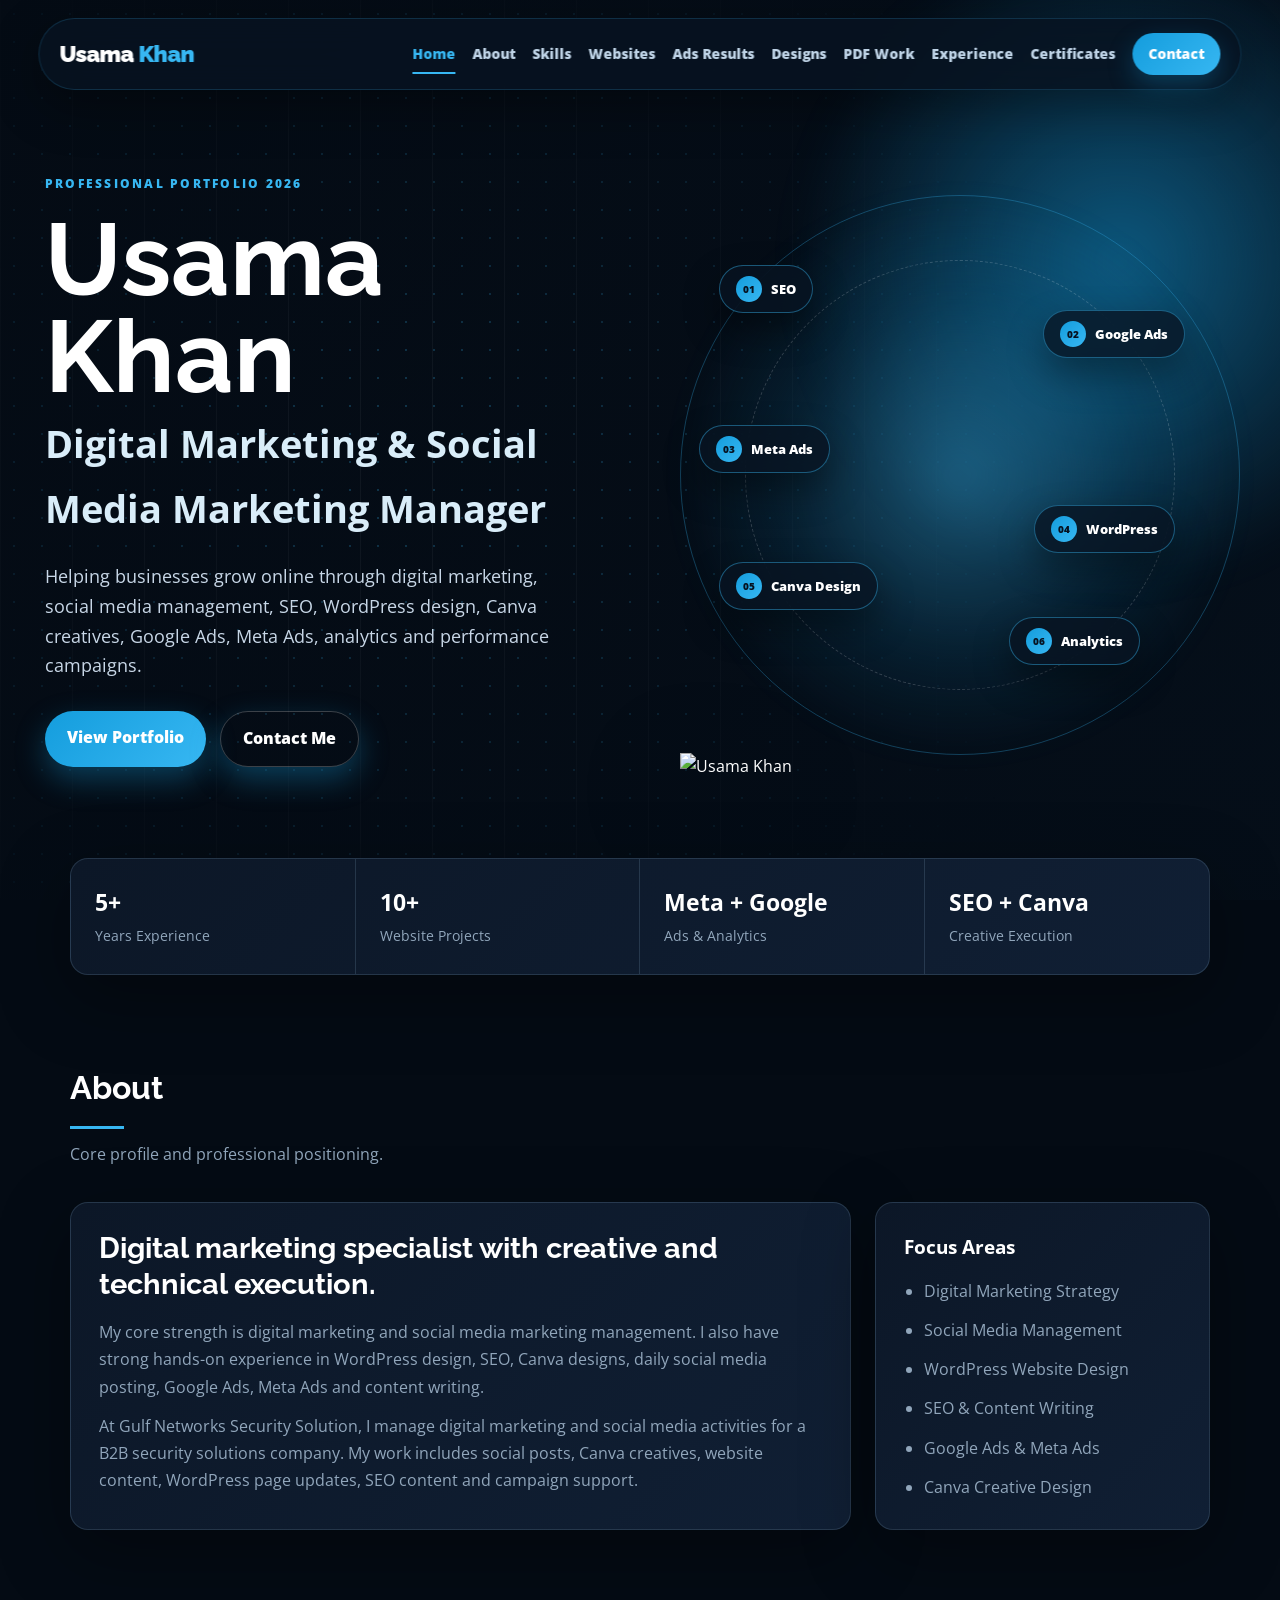
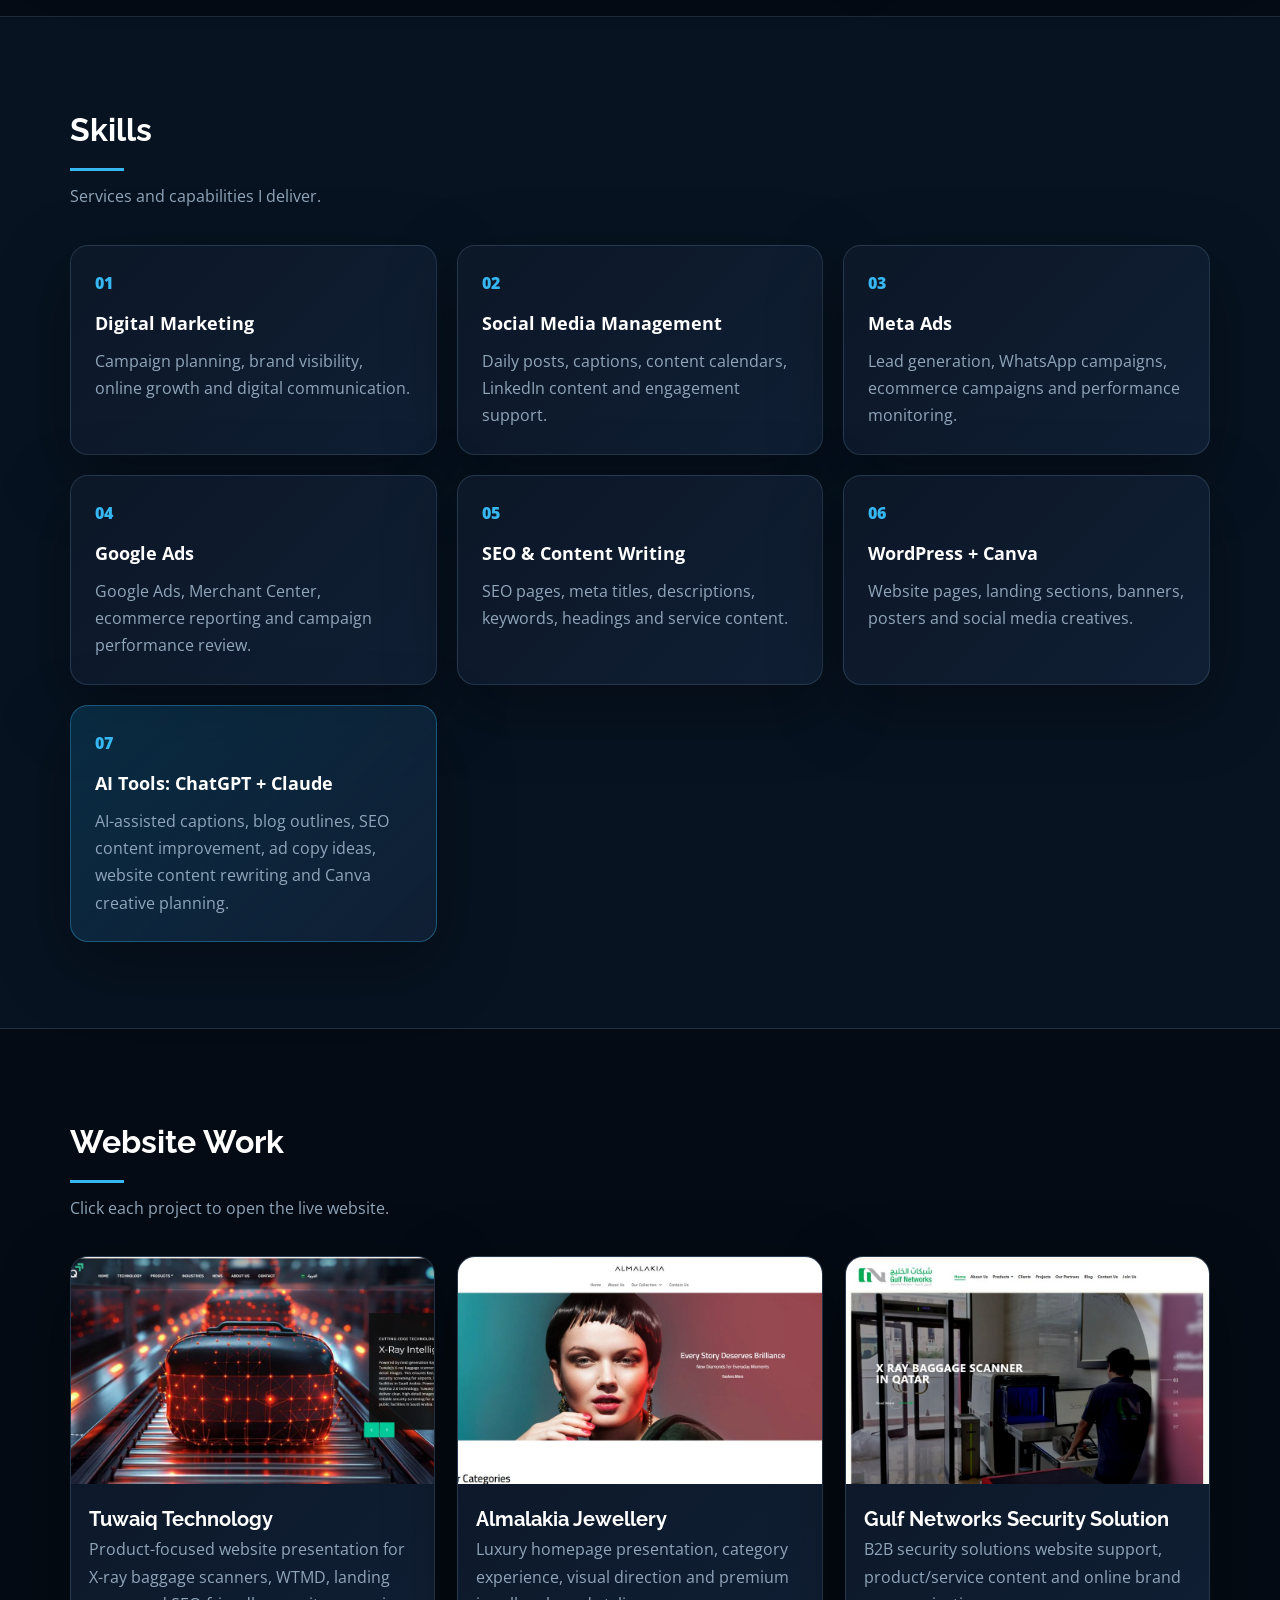
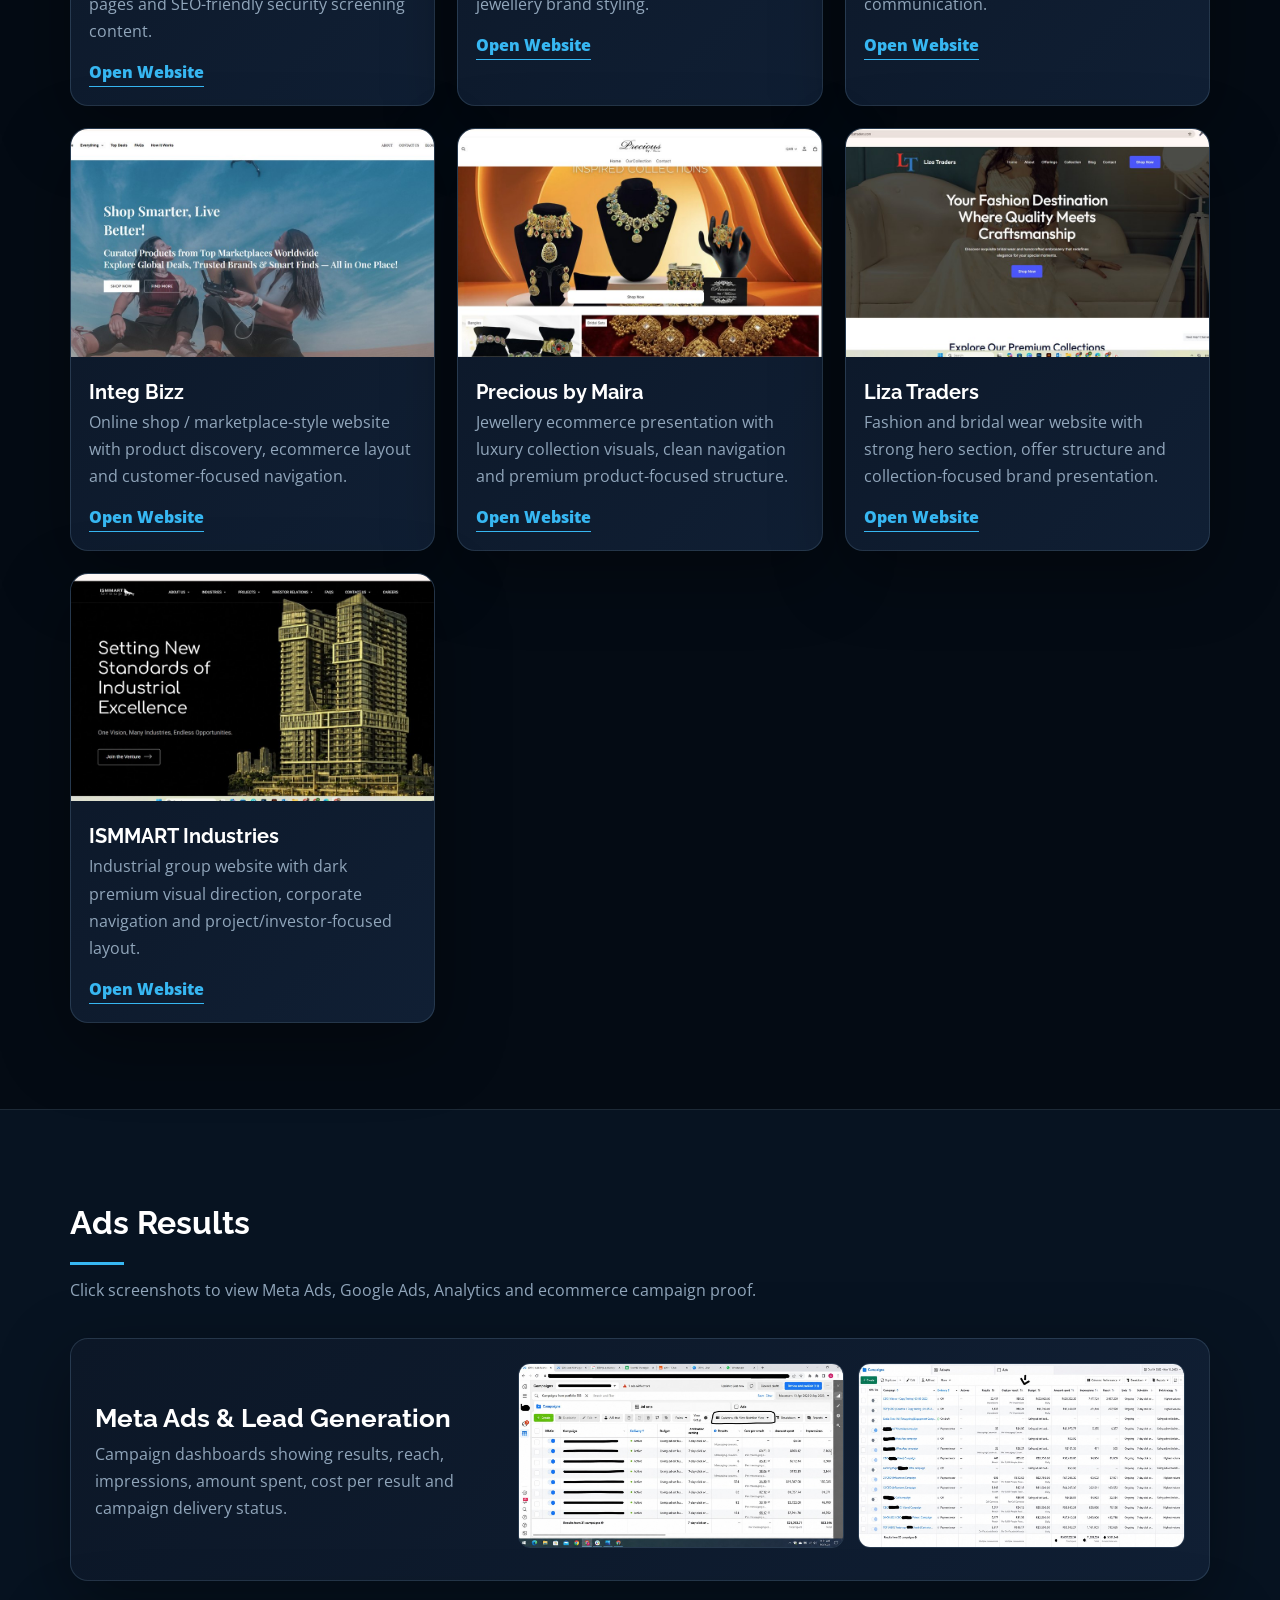
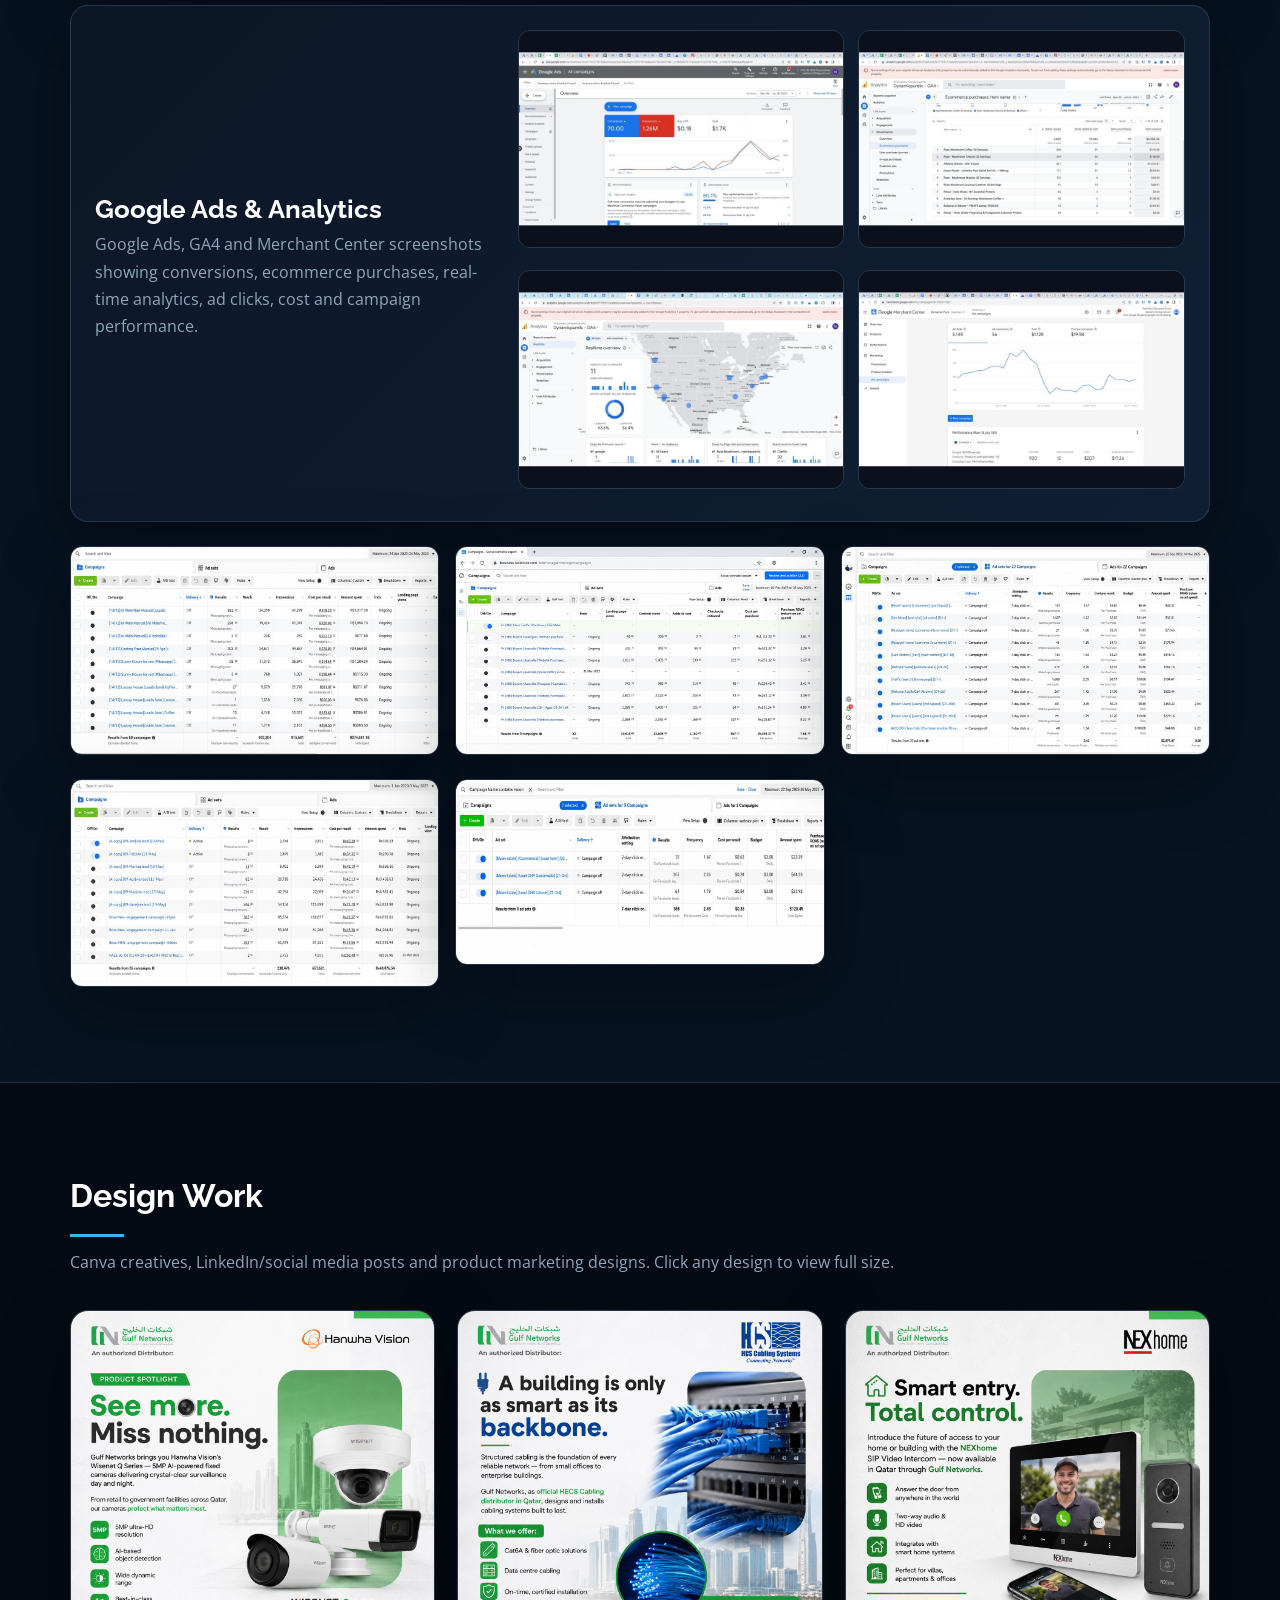
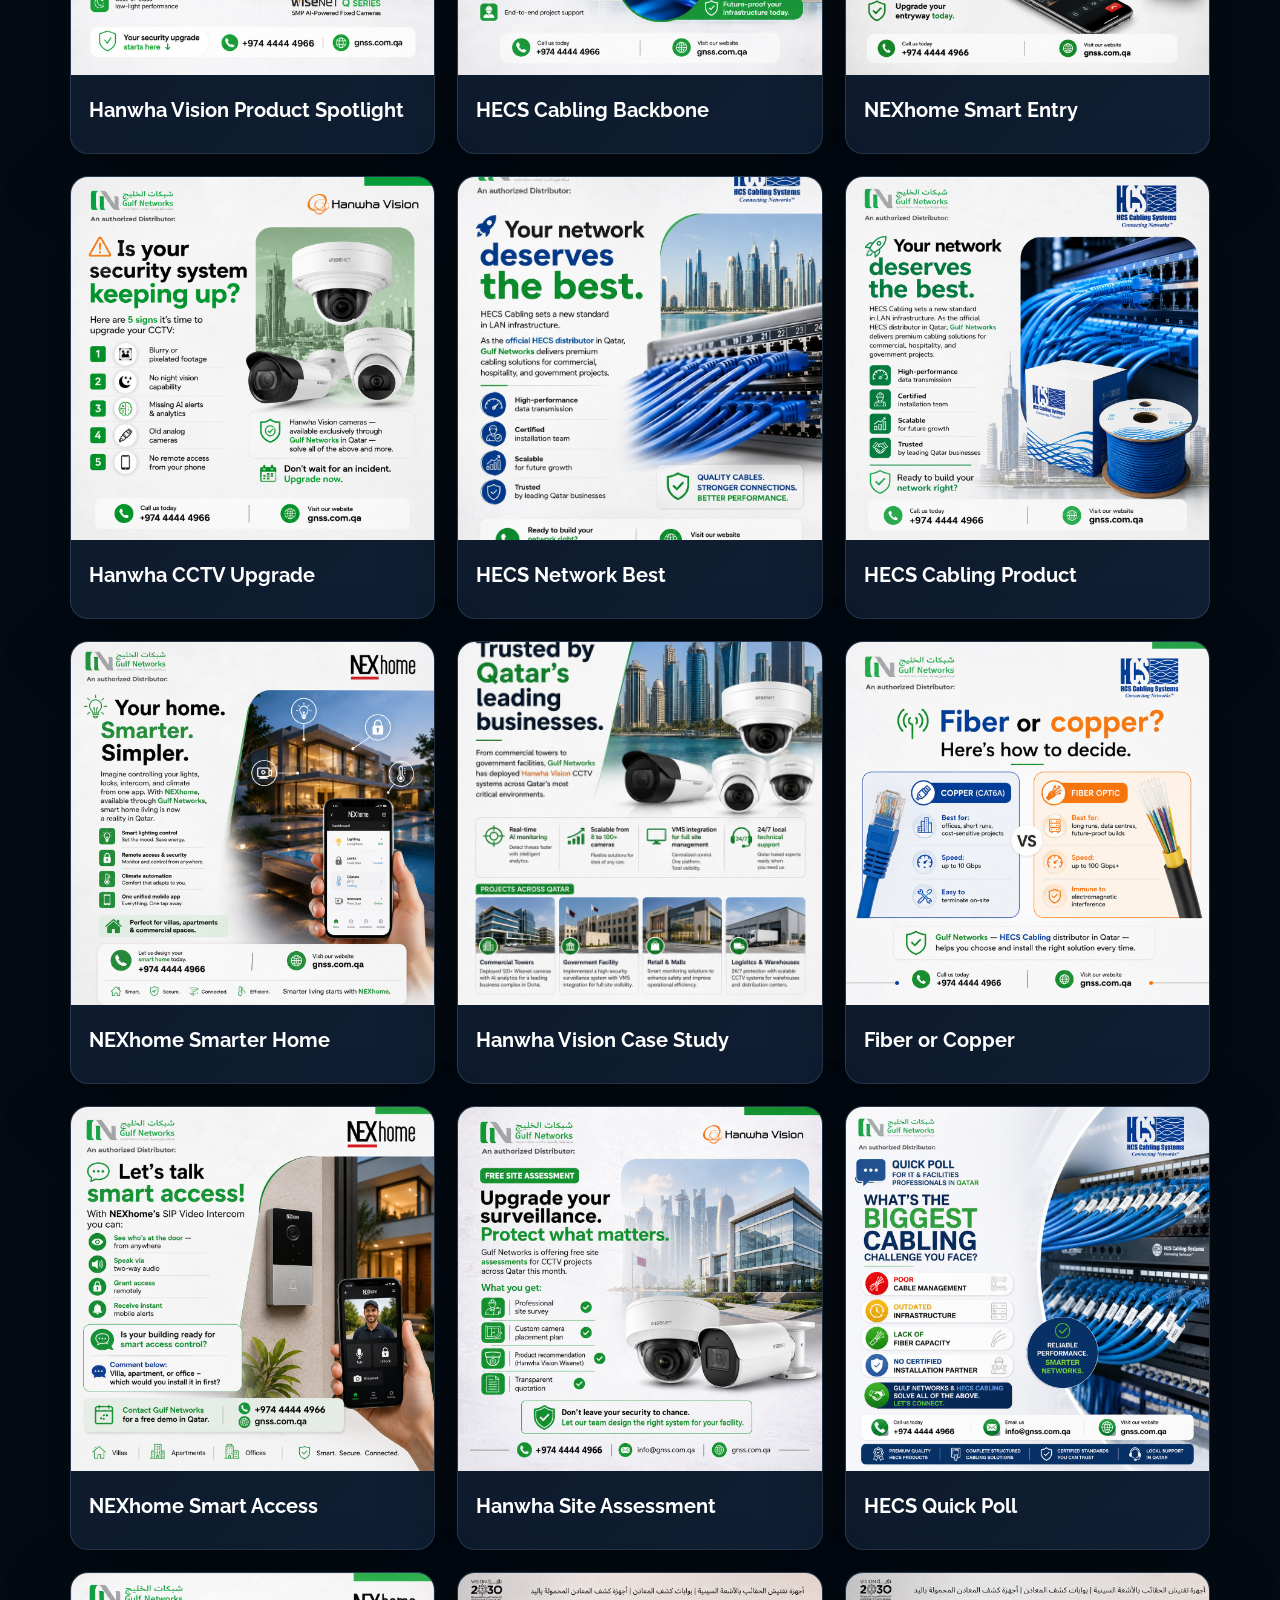
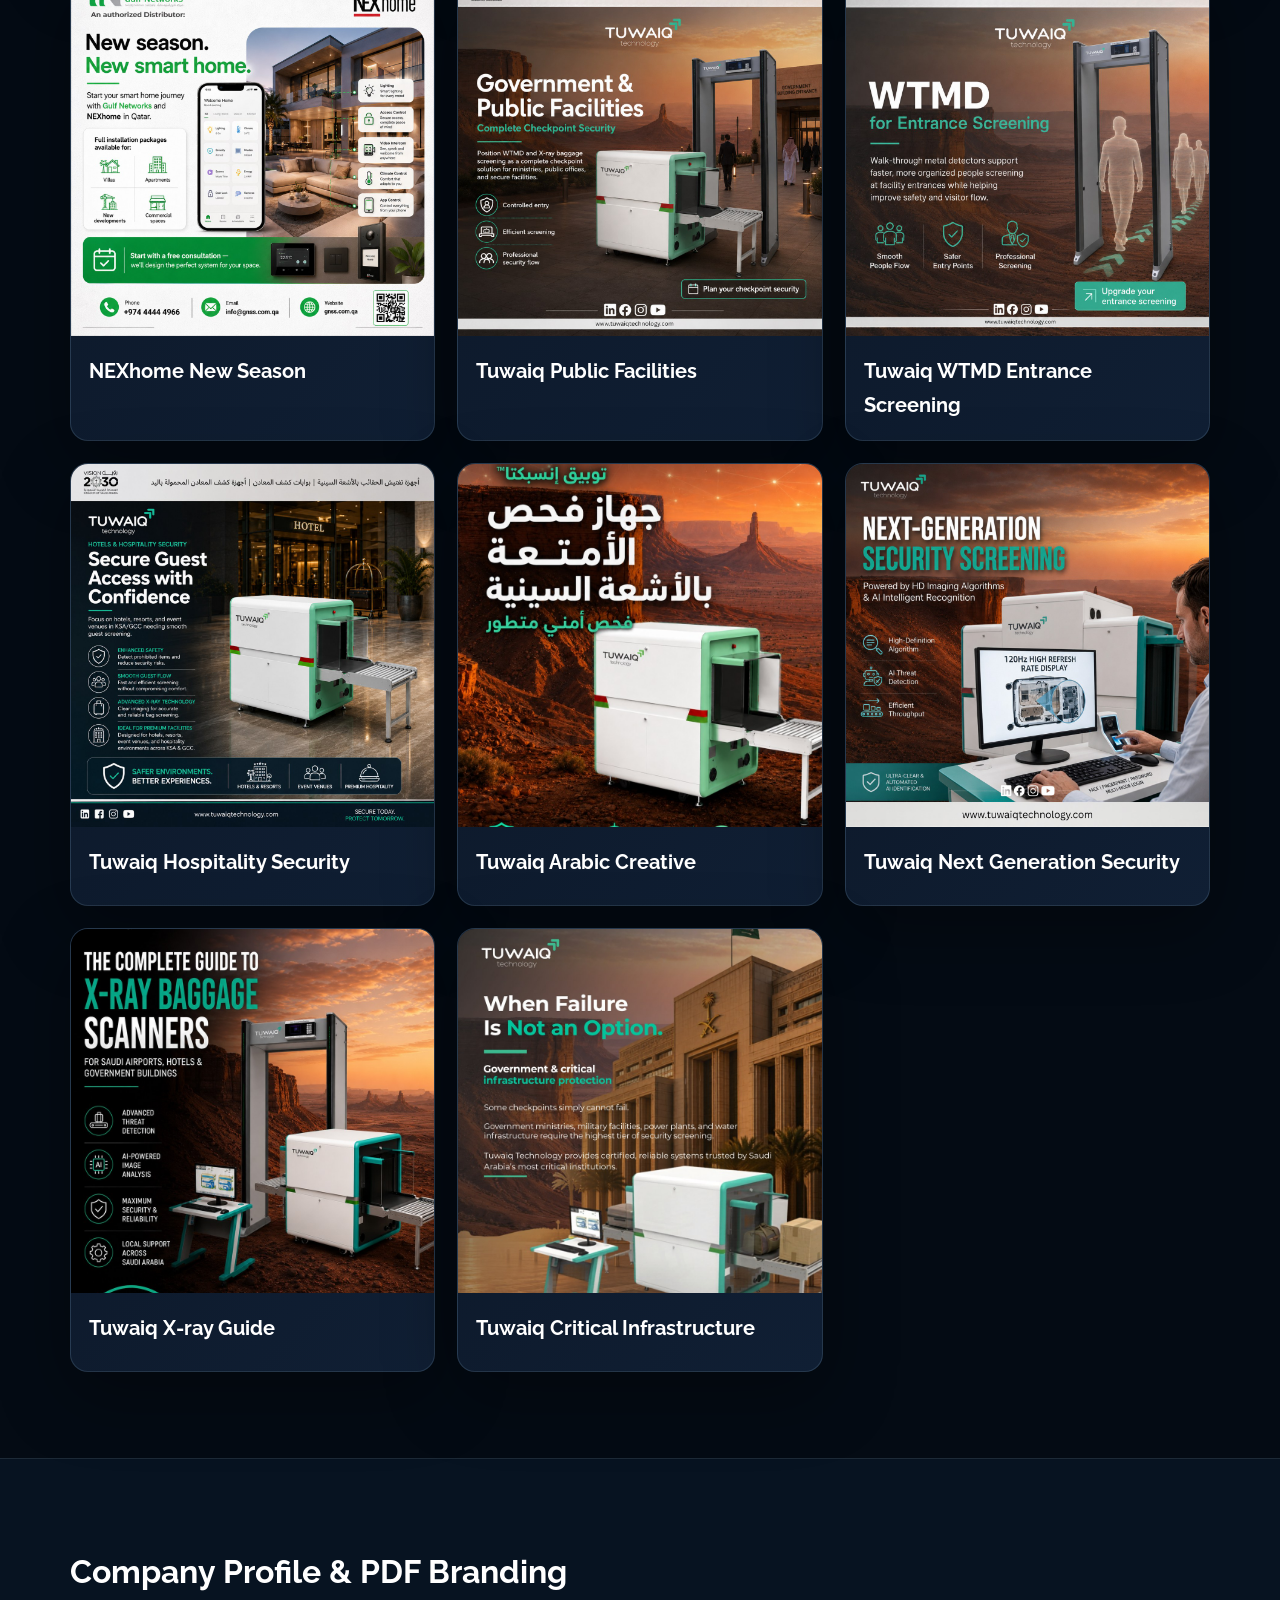
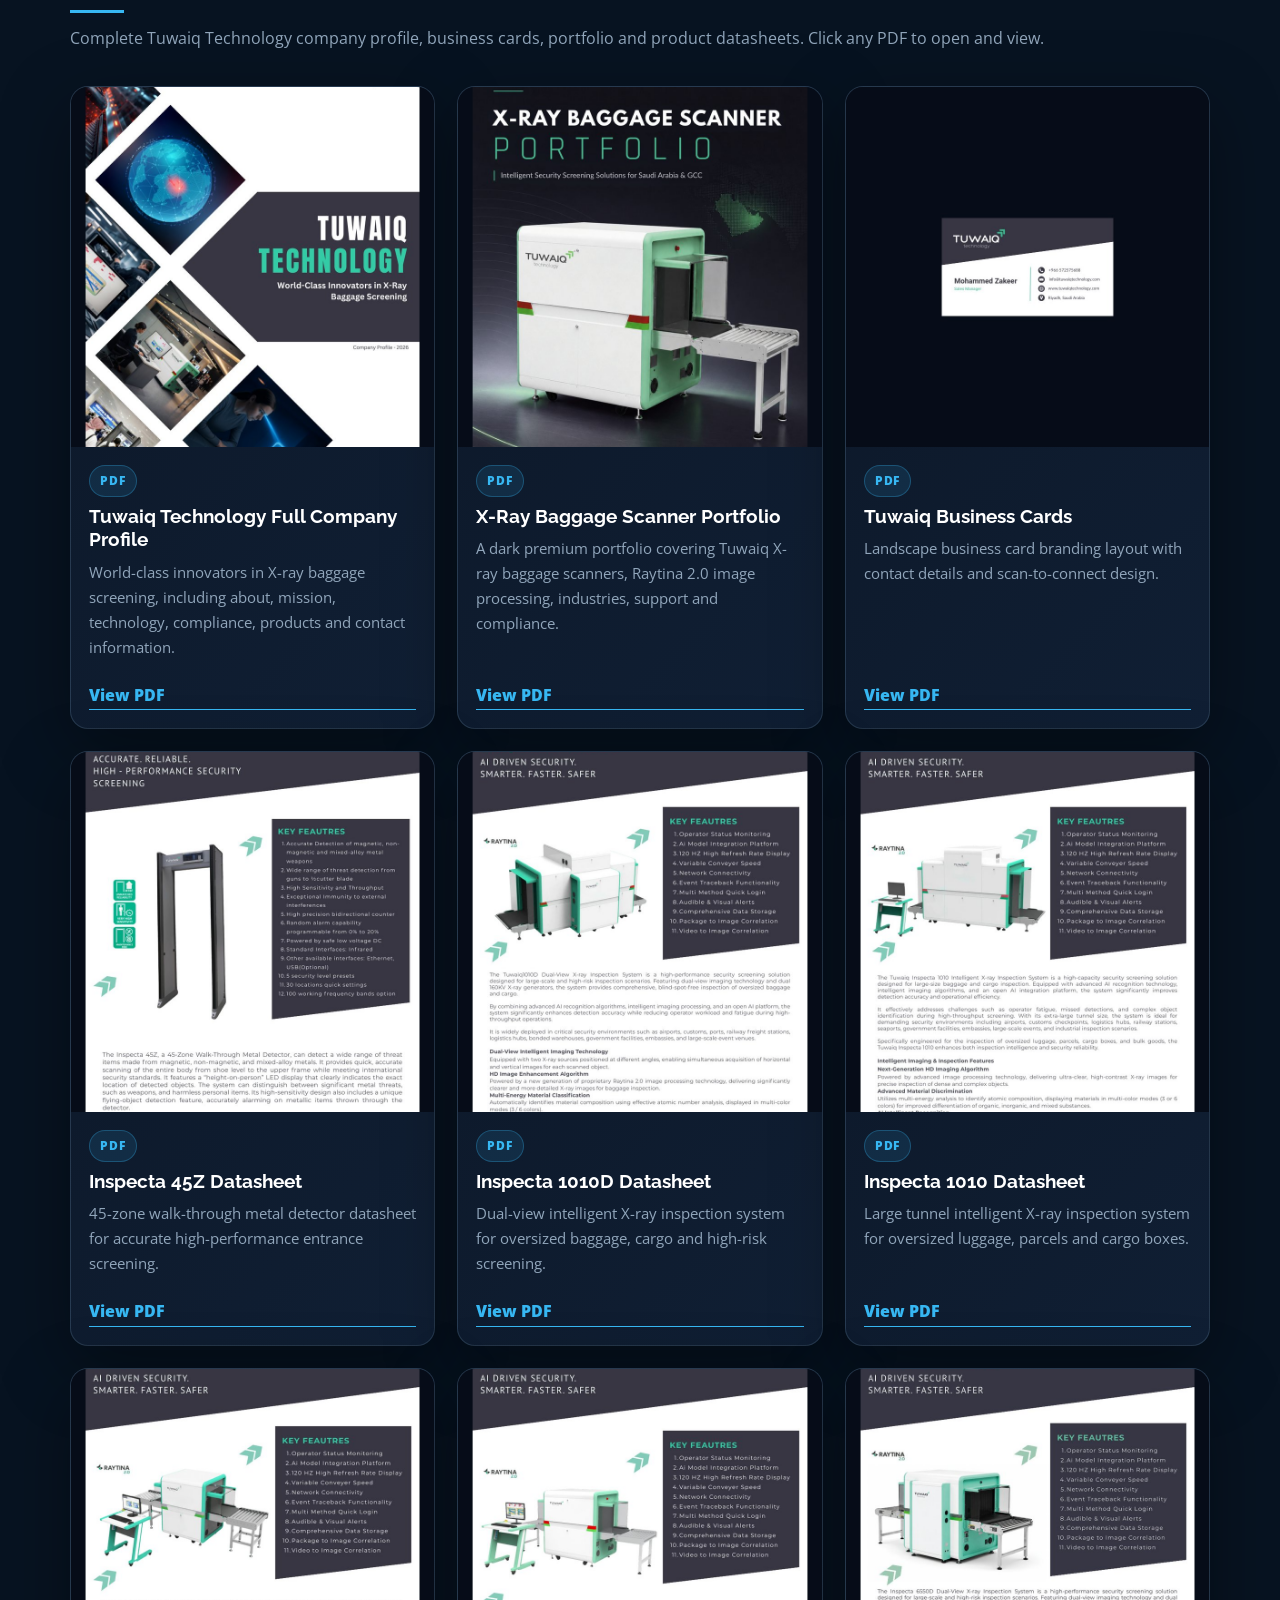
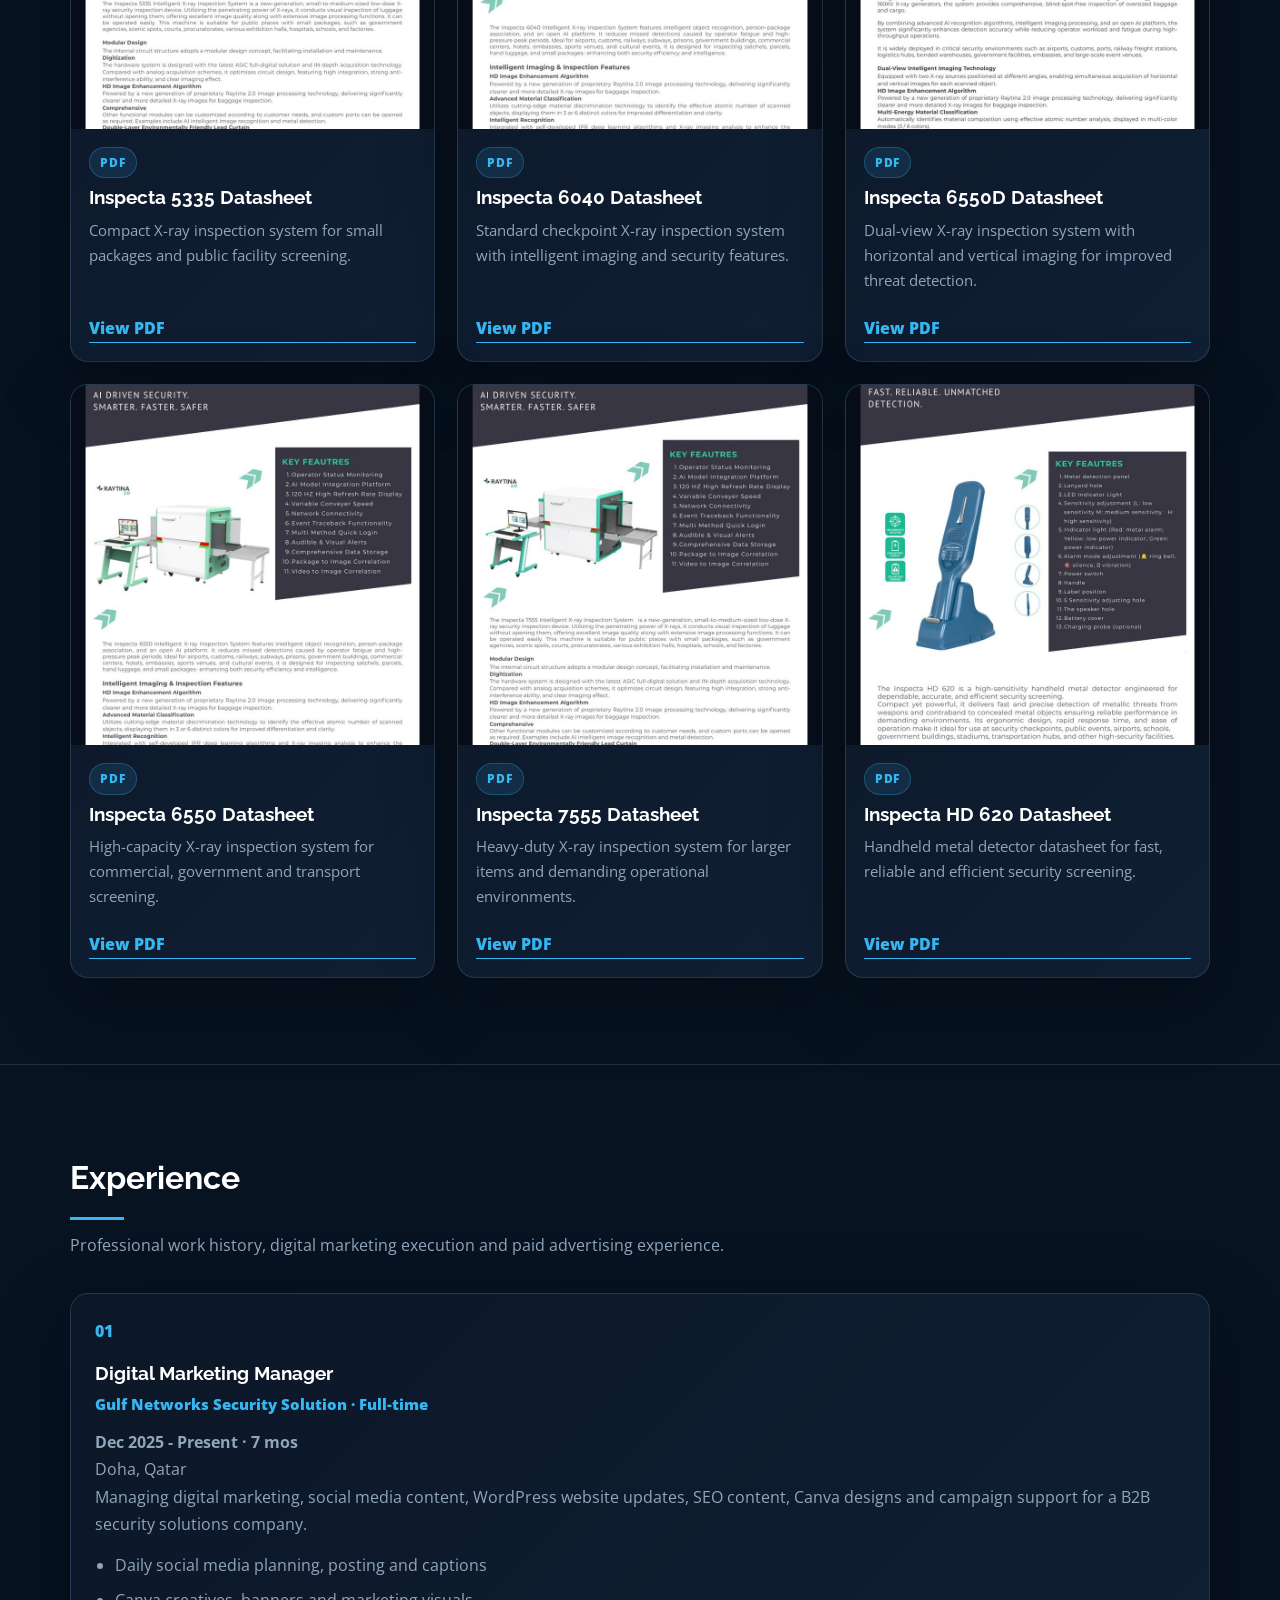
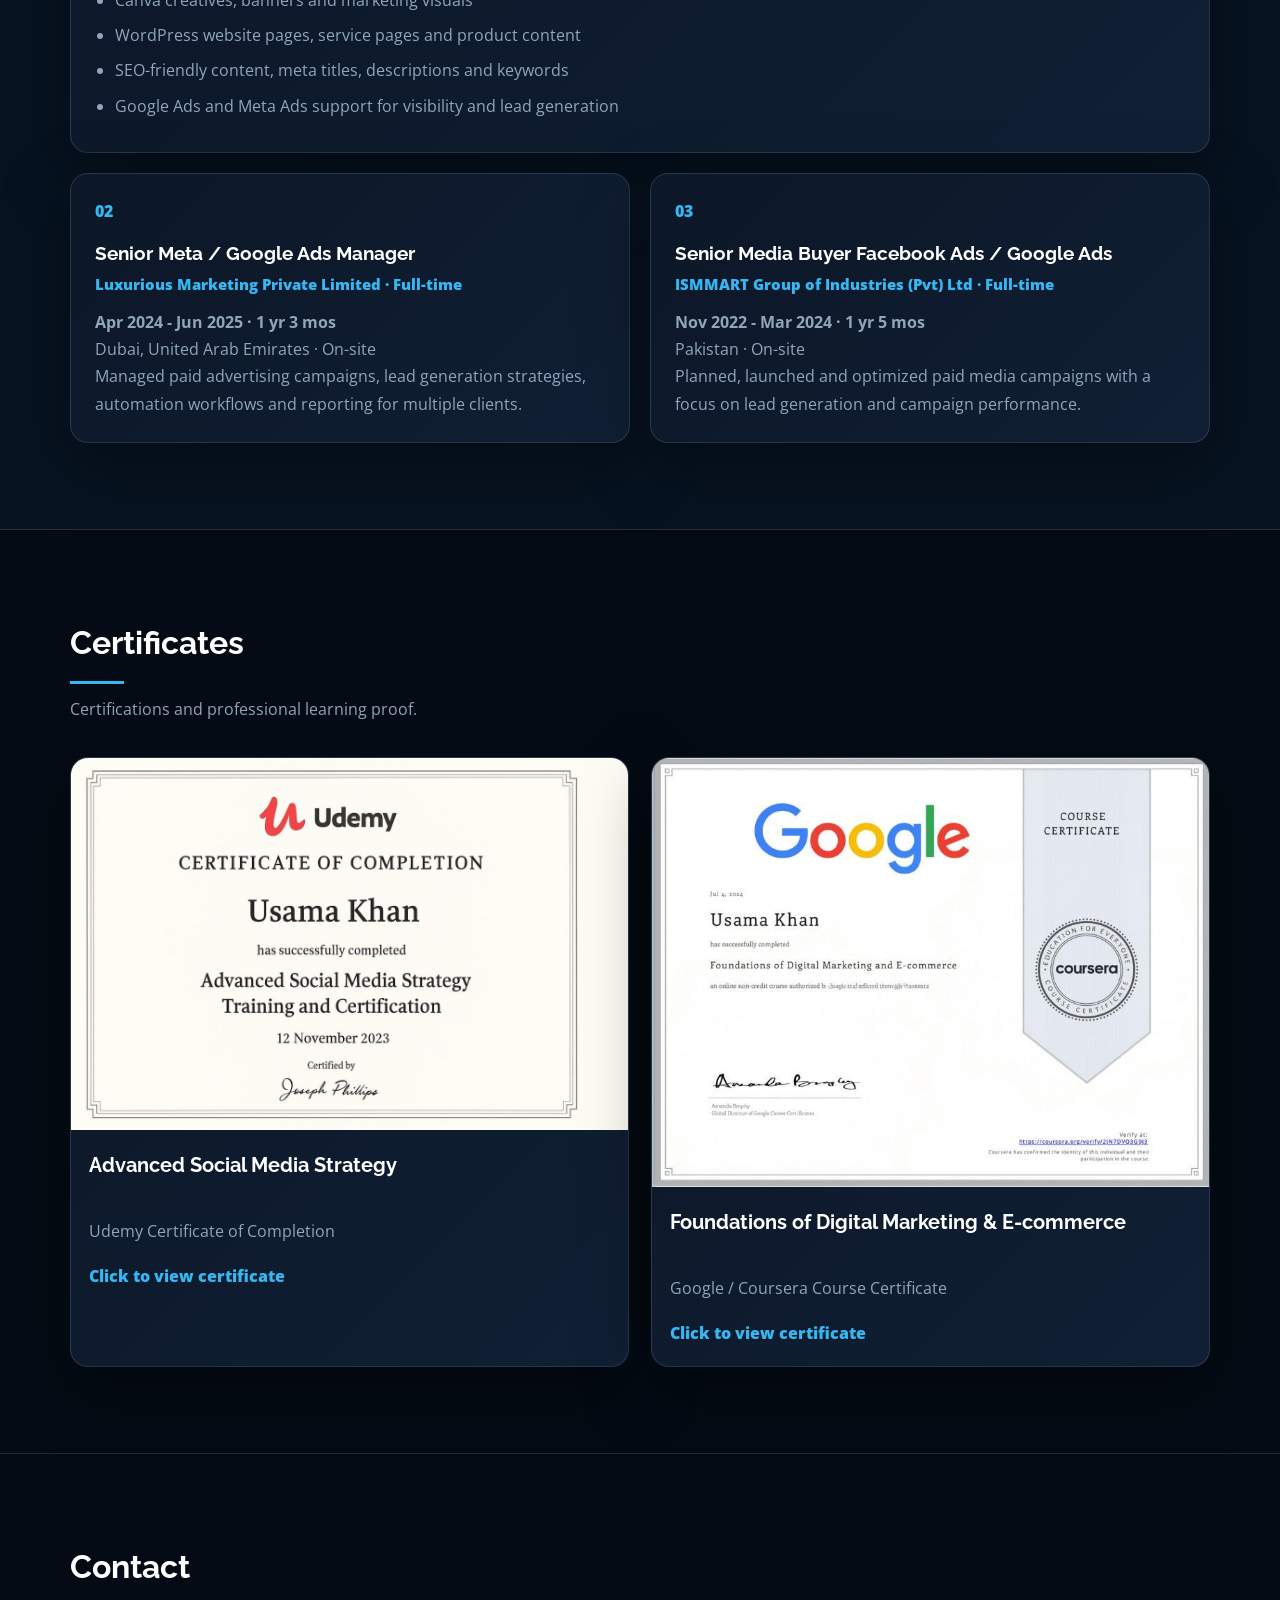
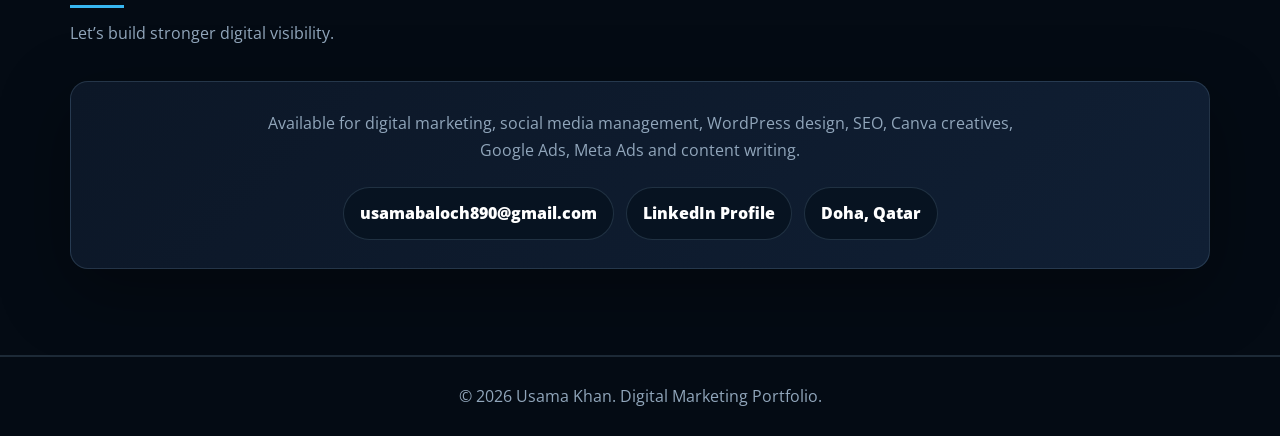
==== commit 9c7f7314: "Update index.html" ====
--- a/index.html
+++ b/index.html
@@ -5,6 +5,7 @@
   <meta name="viewport" content="width=device-width, initial-scale=1.0" />
   <meta name="description" content="Usama Khan - Digital Marketing & Social Media Marketing Manager portfolio. Meta Ads, Google Ads, SEO, WordPress design, Canva creatives, analytics and website projects." />
   <title>Usama Khan | Digital Marketing Portfolio</title>
+  <link rel="icon" type="image/svg+xml" href="/favicon.svg">
   <link rel="preconnect" href="https://fonts.googleapis.com">
   <link rel="preconnect" href="https://fonts.gstatic.com" crossorigin>
   <link href="https://fonts.googleapis.com/css2?family=Open+Sans:wght@400;500;600;700;800&family=Raleway:wght@600;700;800;900&display=swap" rel="stylesheet">
--- a/styles.css
+++ b/styles.css
@@ -392,3 +392,216 @@
   .skill-five { left: 0; bottom: 95px; }
   .skill-six { right: 5px; bottom: 52px; }
 }
+
+
+
+/* ===== HERO FULL WIDTH FIX + BIGGER PHOTO ===== */
+
+.hero {
+  min-height: 100vh;
+  padding: 135px 0 95px;
+}
+
+.hero-content.hero-split {
+  width: min(1500px, calc(100% - 90px));
+  max-width: 1500px;
+  margin: 0 auto;
+  display: grid;
+  grid-template-columns: 0.92fr 1.08fr;
+  align-items: center;
+  gap: 40px;
+}
+
+.hero-copy {
+  max-width: 680px;
+}
+
+.hero-photo-wrap {
+  min-height: 620px;
+  width: 100%;
+  justify-content: center;
+  transform: translateX(35px);
+}
+
+.hero-person {
+  width: min(560px, 100%);
+  max-height: 620px;
+}
+
+.hero-photo-glow,
+.orbit-one {
+  width: 560px;
+  height: 560px;
+  top: 35px;
+}
+
+.orbit-two {
+  width: 430px;
+  height: 430px;
+  top: 100px;
+}
+
+.skill-one {
+  top: 105px;
+  left: 70px;
+}
+
+.skill-two {
+  top: 150px;
+  right: 85px;
+}
+
+.skill-three {
+  top: 265px;
+  left: 50px;
+}
+
+.skill-four {
+  top: 345px;
+  right: 95px;
+}
+
+.skill-five {
+  bottom: 170px;
+  left: 70px;
+}
+
+.skill-six {
+  bottom: 115px;
+  right: 130px;
+}
+
+
+
+/* Medium screens */
+@media (max-width: 1200px) {
+  .hero-content.hero-split {
+    width: min(1180px, calc(100% - 56px));
+    grid-template-columns: 1fr 1fr;
+    gap: 30px;
+  }
+
+  .hero-photo-wrap {
+    transform: translateX(10px);
+  }
+
+  .hero-person {
+    width: min(470px, 100%);
+  }
+
+  .hero-photo-glow,
+  .orbit-one {
+    width: 470px;
+    height: 470px;
+    top: 60px;
+  }
+
+  .orbit-two {
+    width: 360px;
+    height: 360px;
+    top: 115px;
+  }
+}
+
+/* Tablet */
+@media (max-width: 1050px) {
+  .hero {
+    padding: 145px 0 80px;
+  }
+
+  .hero-content.hero-split {
+    width: min(760px, calc(100% - 44px));
+    grid-template-columns: 1fr;
+    text-align: center;
+  }
+
+  .hero-copy {
+    max-width: 100%;
+  }
+
+  .hero-photo-wrap {
+    min-height: 520px;
+    transform: none;
+  }
+
+  .hero-buttons {
+    justify-content: center;
+  }
+
+  .hero-person {
+    width: min(380px, 88%);
+  }
+
+}
+
+/* Mobile */
+@media (max-width: 640px) {
+  .hero {
+    padding: 130px 0 65px;
+  }
+
+  .hero-content.hero-split {
+    width: calc(100% - 32px);
+    gap: 25px;
+  }
+
+  .hero h2 {
+    font-size: 3.3rem;
+  }
+
+  .hero-photo-wrap {
+    min-height: 430px;
+  }
+
+  .hero-person {
+    width: min(310px, 86%);
+  }
+
+  .hero-photo-glow,
+  .orbit-one {
+    width: 310px;
+    height: 310px;
+    top: 70px;
+  }
+
+  .orbit-two {
+    width: 235px;
+    height: 235px;
+    top: 108px;
+  }
+
+  .floating-skill {
+    font-size: 10px;
+    padding: 7px 9px;
+  }
+
+  .skill-one {
+    left: 0;
+    top: 80px;
+  }
+
+  .skill-two {
+    right: 0;
+    top: 125px;
+  }
+
+  .skill-three {
+    left: 0;
+    top: 215px;
+  }
+
+  .skill-four {
+    right: 0;
+    top: 260px;
+  }
+
+  .skill-five {
+    left: 0;
+    bottom: 95px;
+  }
+
+  .skill-six {
+    right: 0;
+    bottom: 55px;
+  }
+}
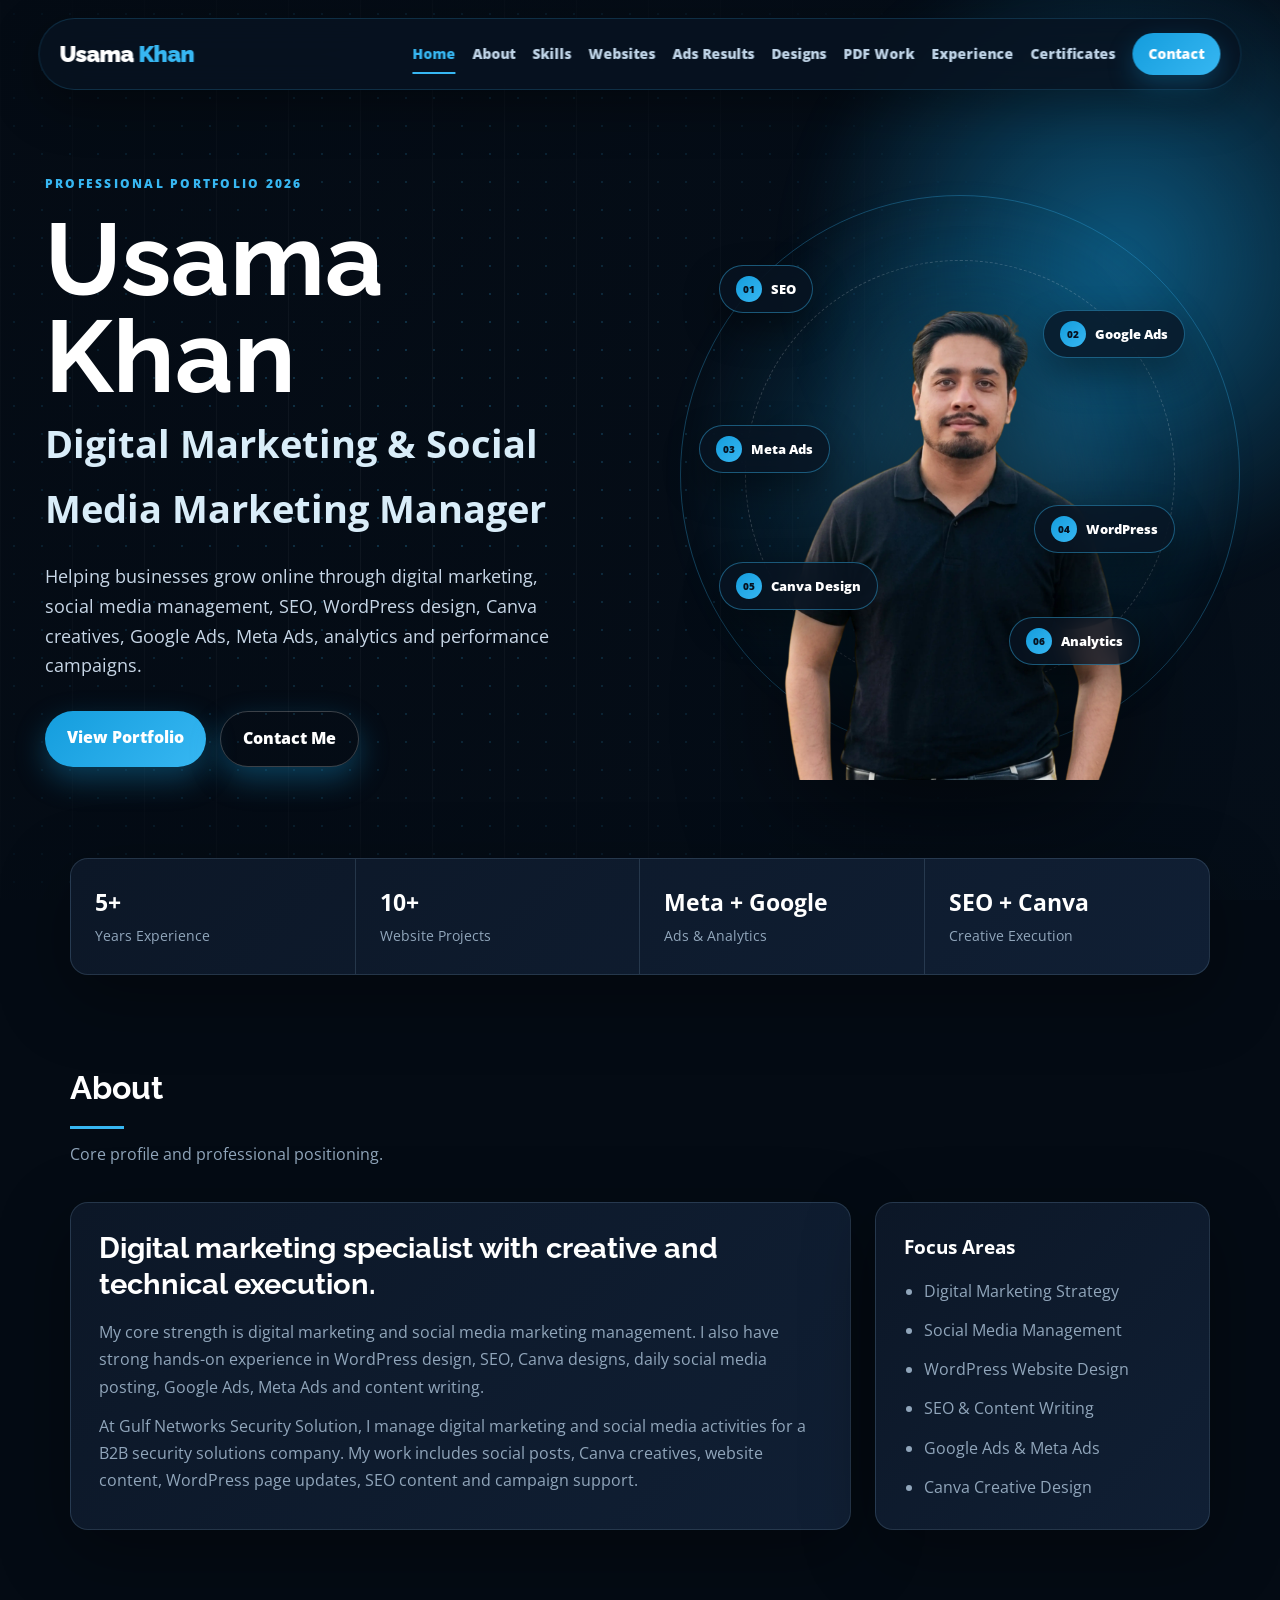
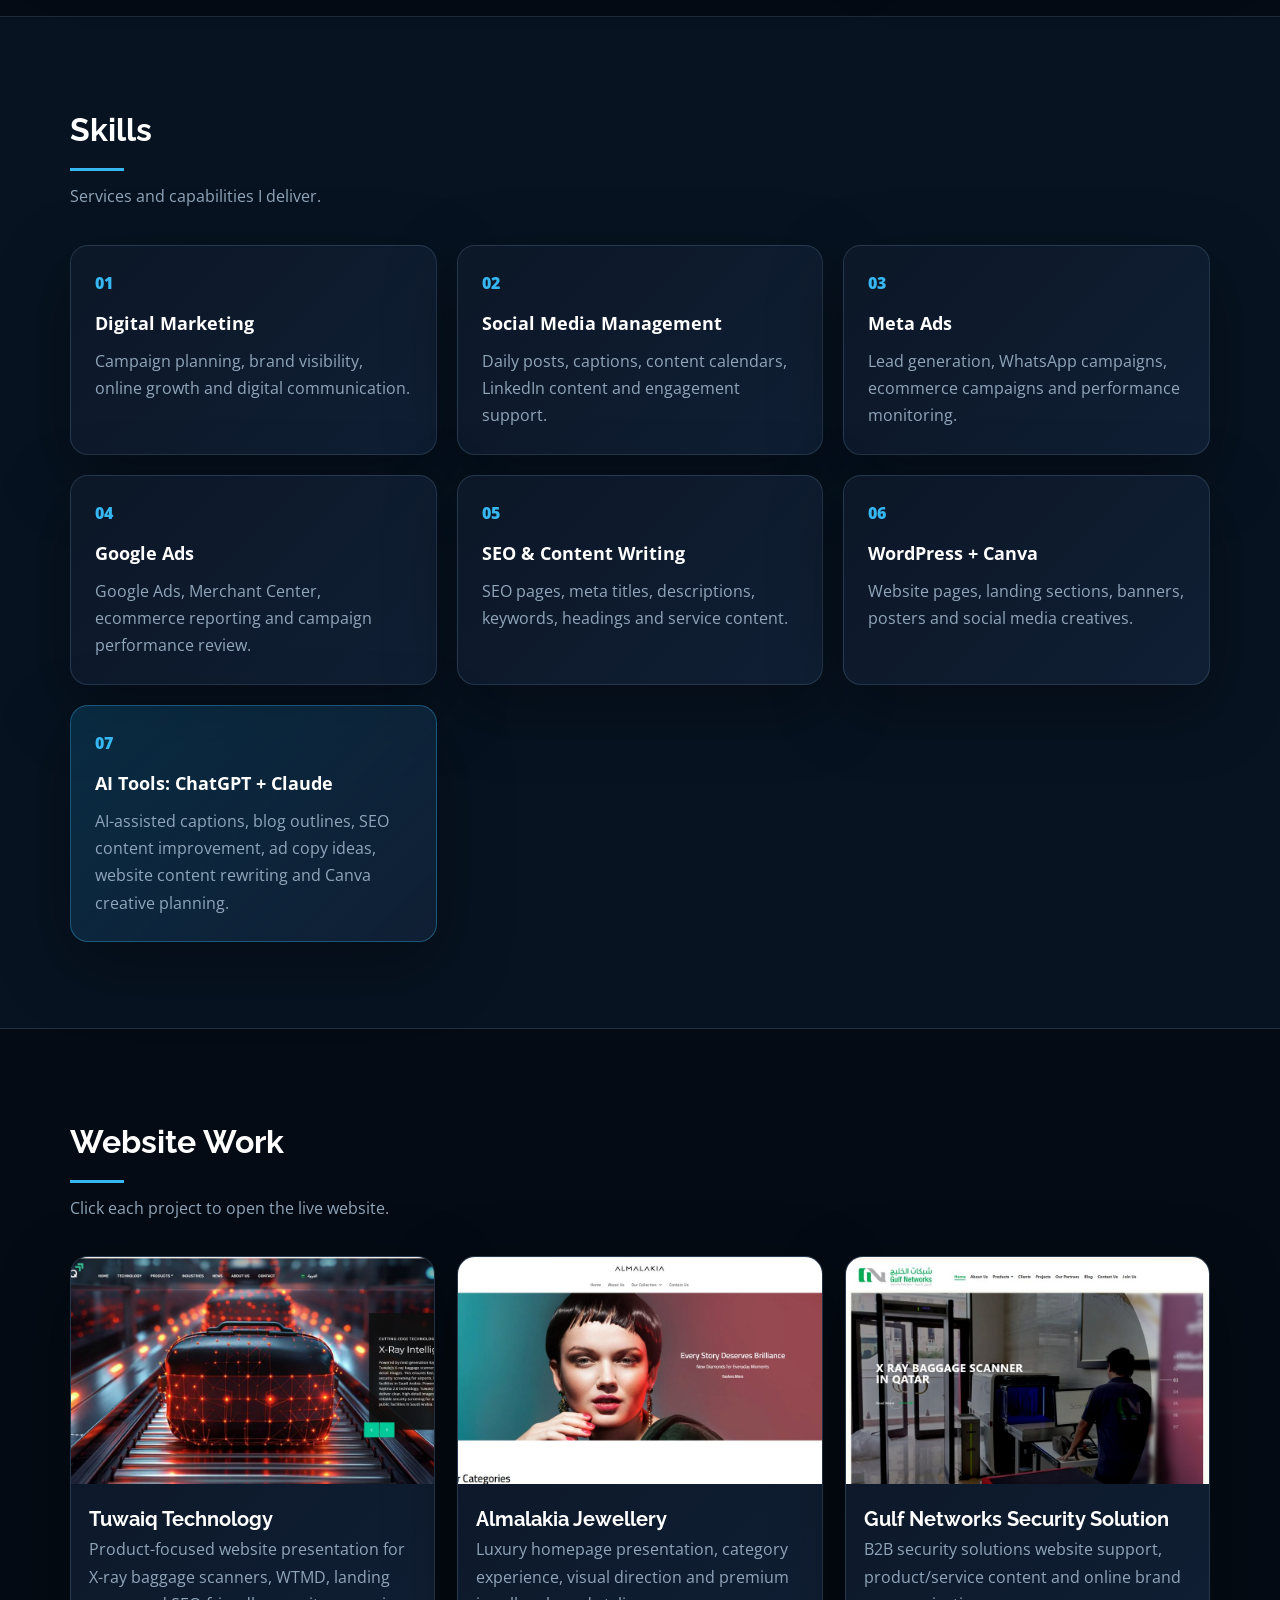
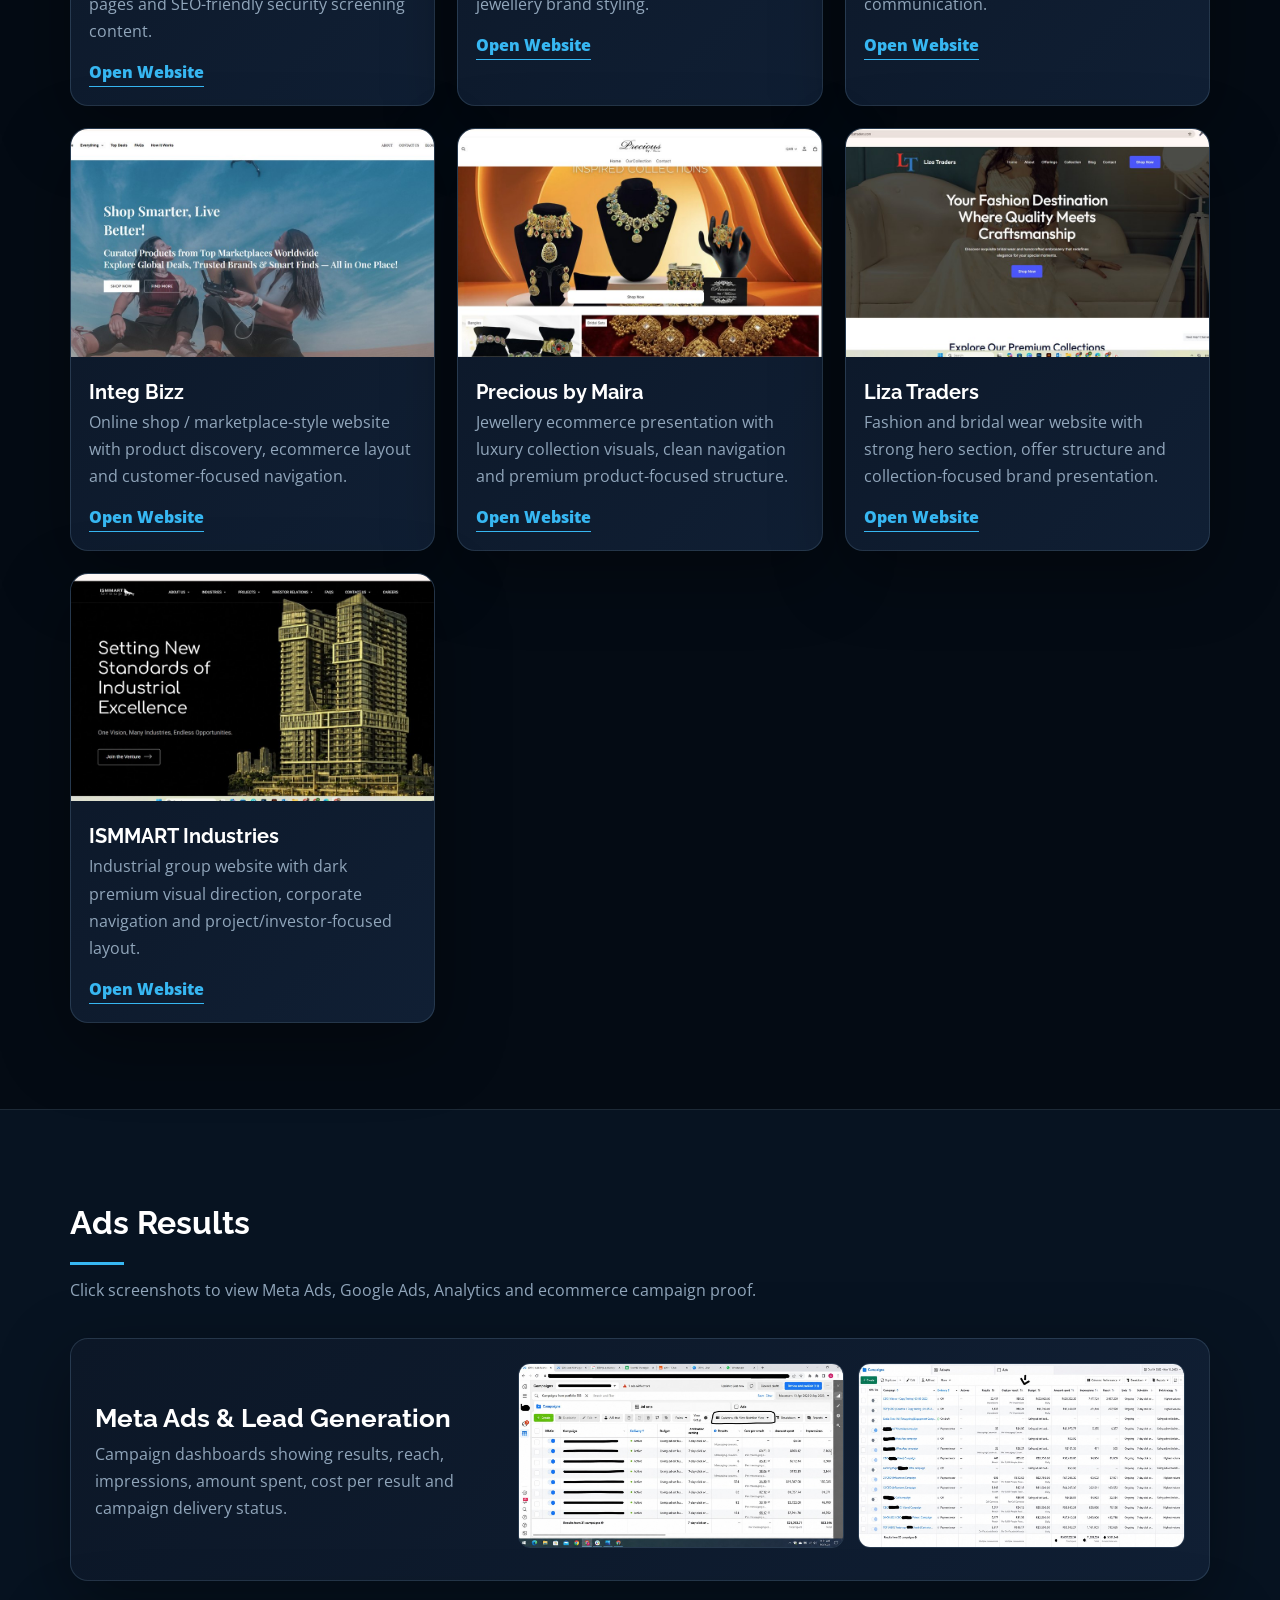
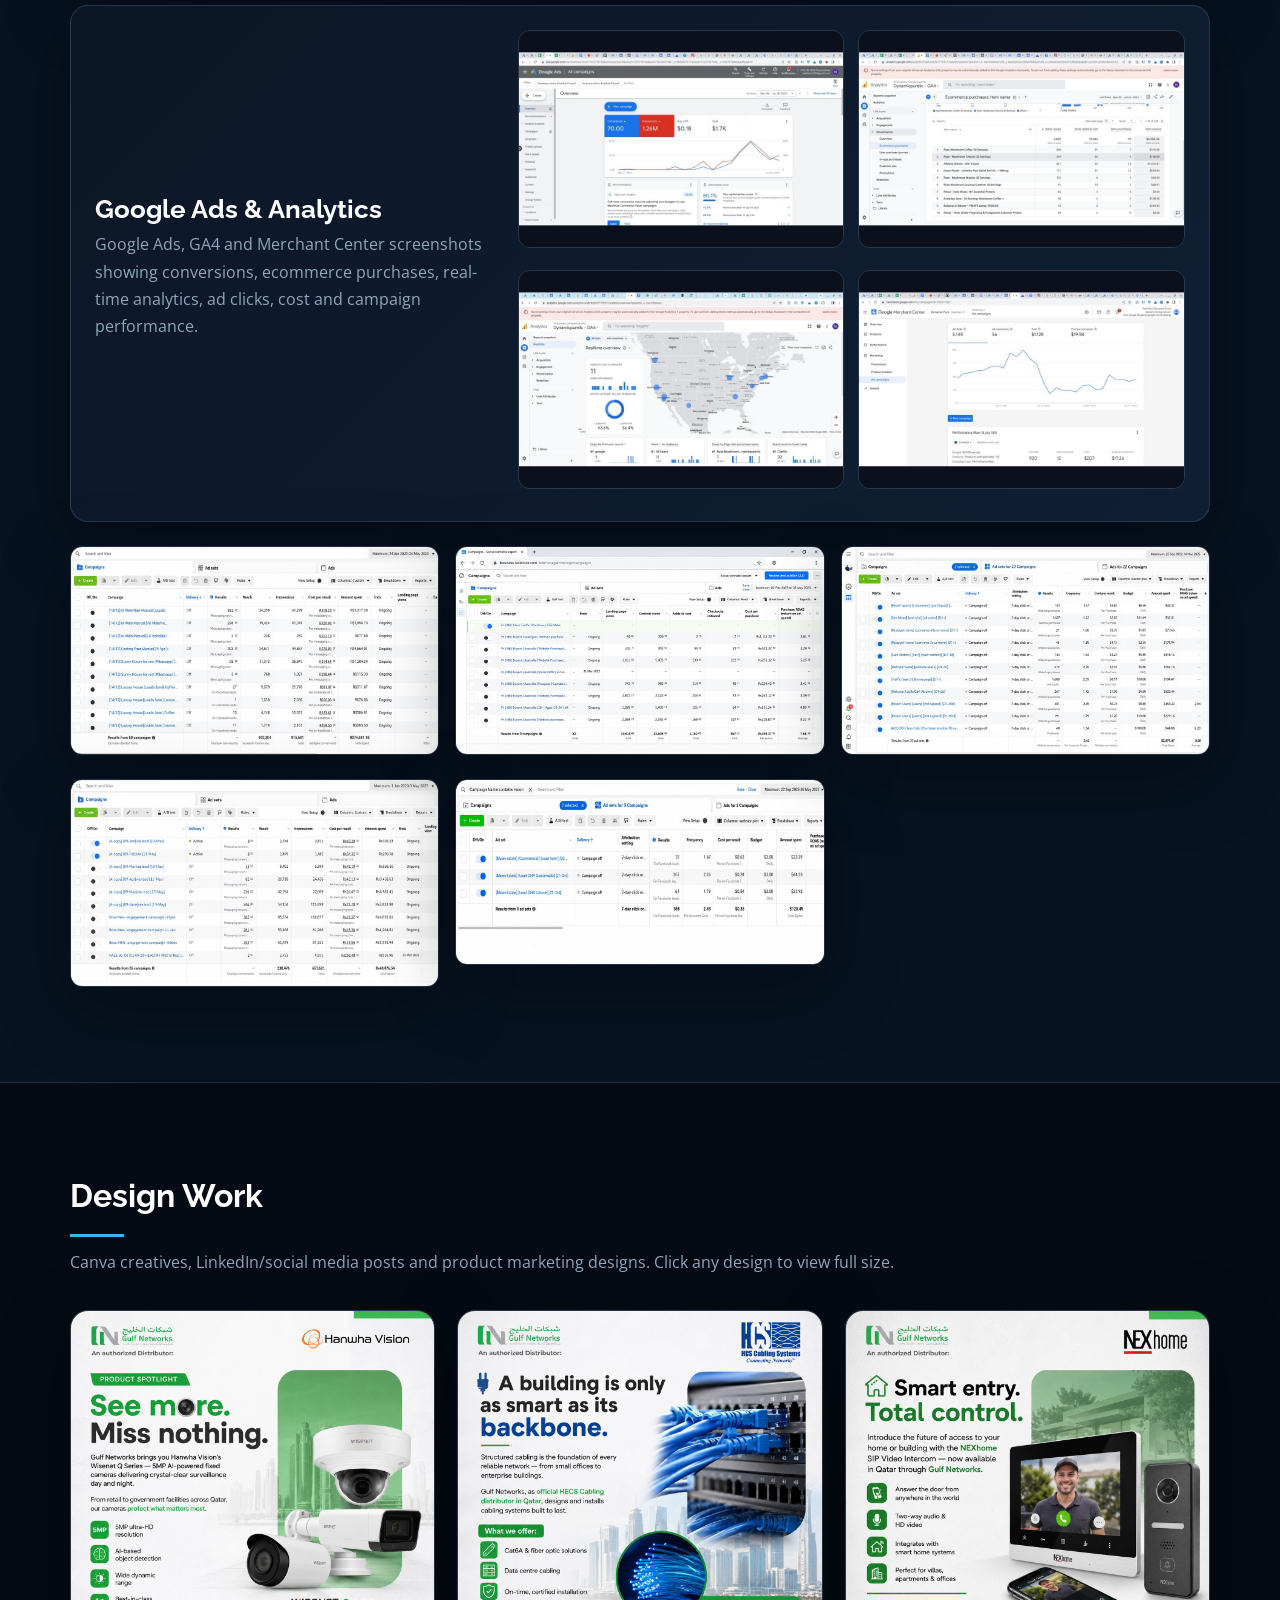
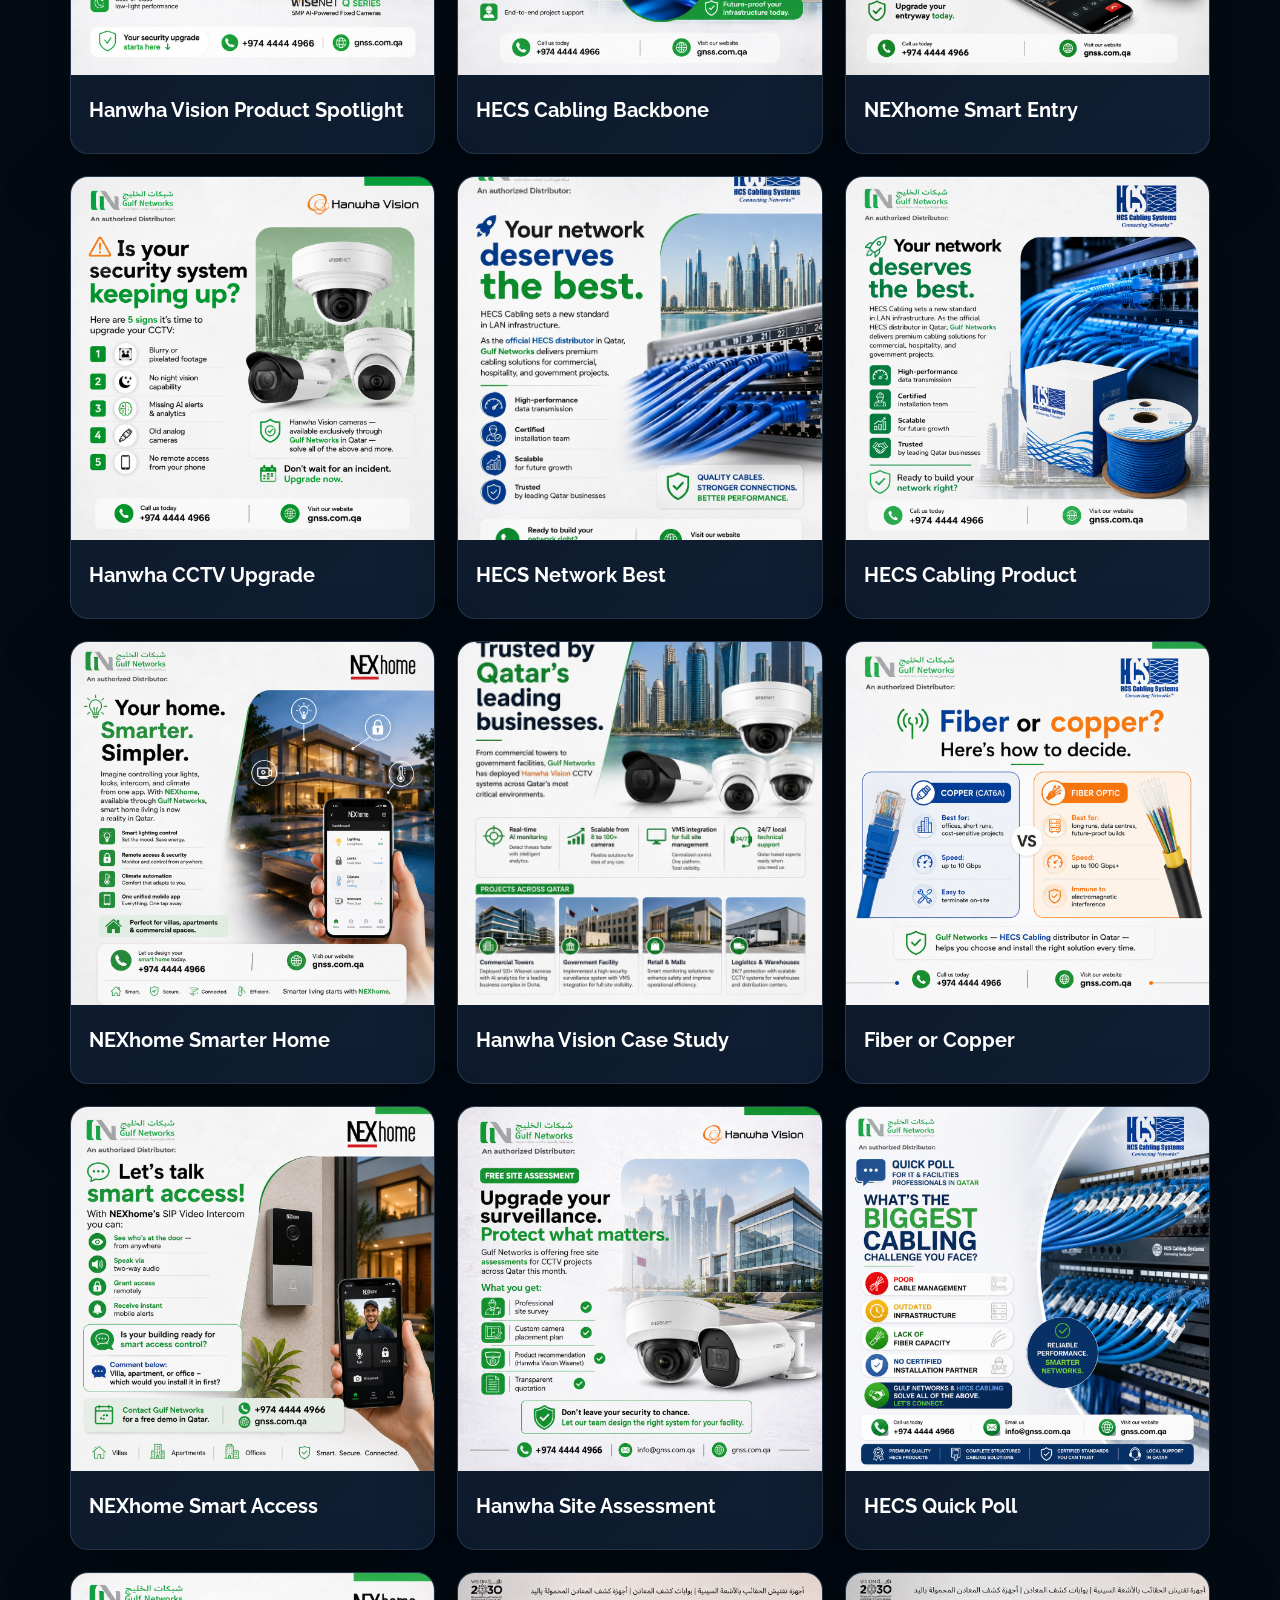
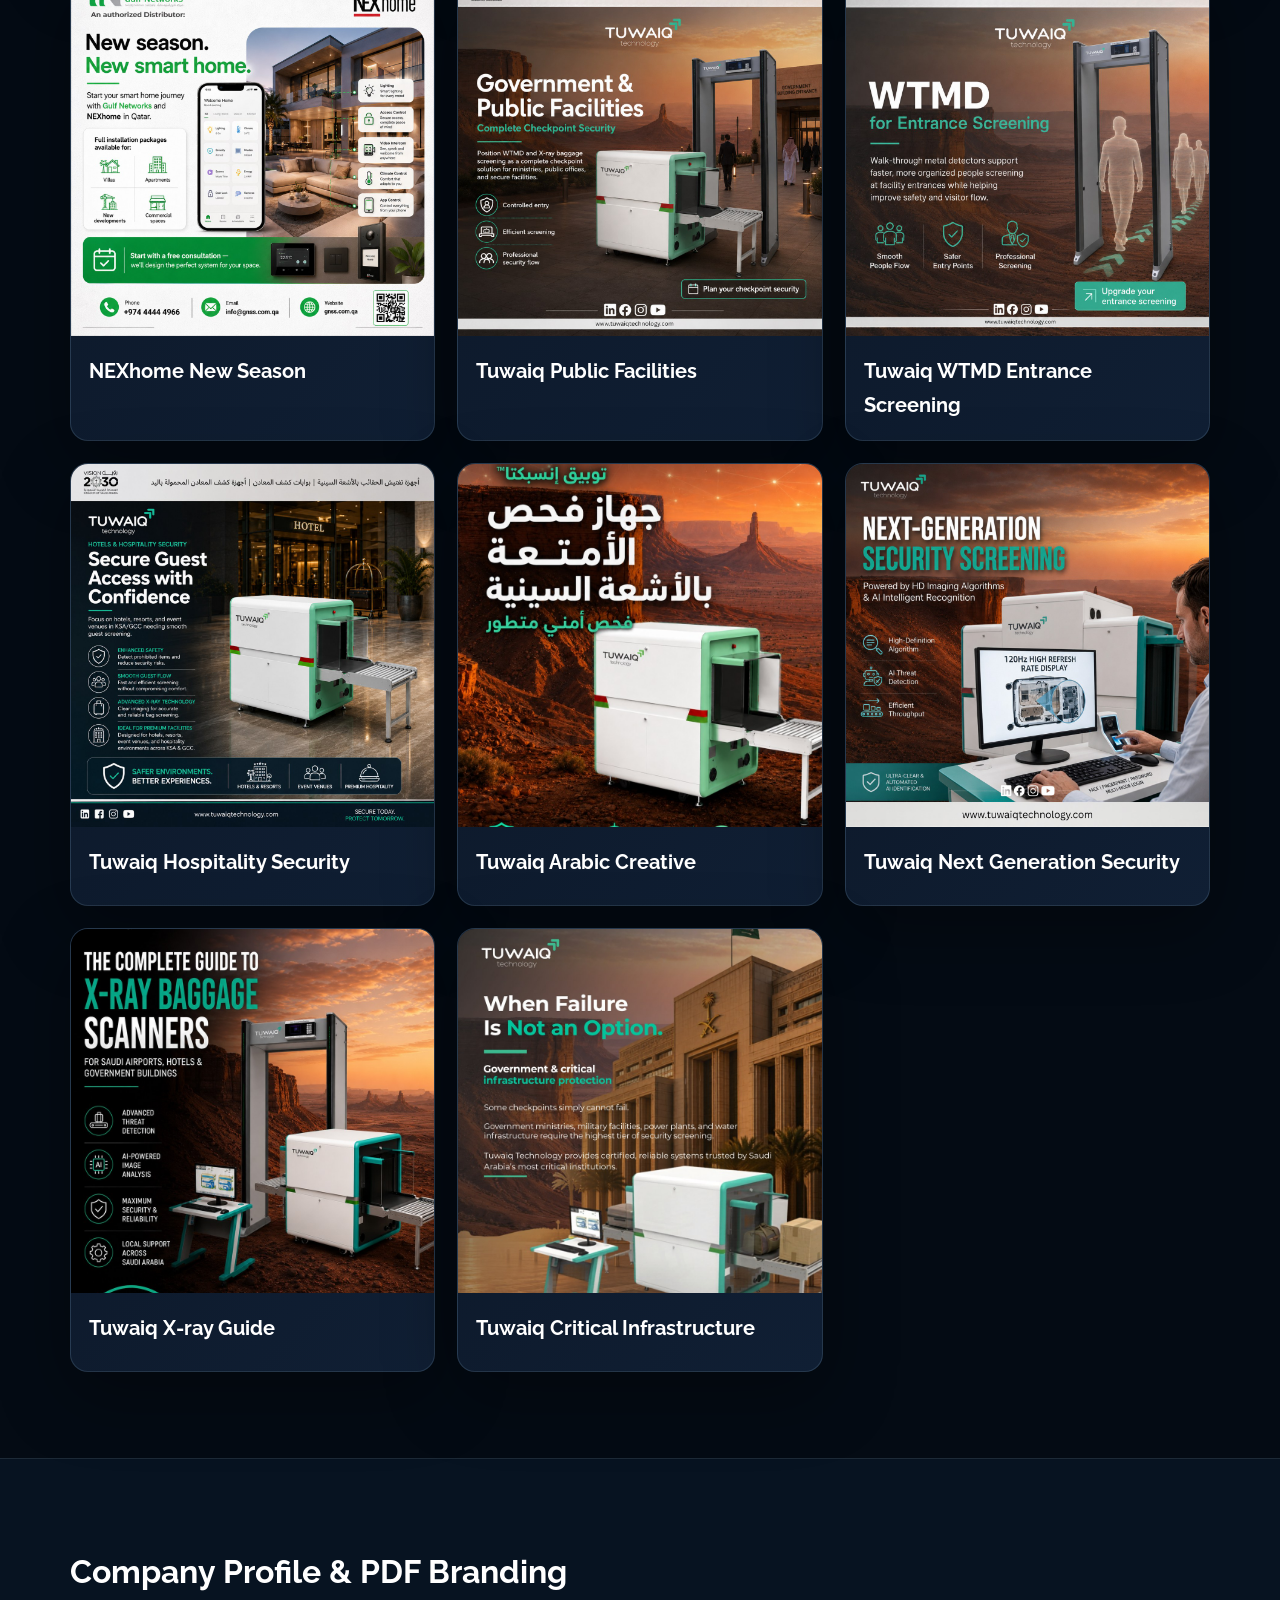
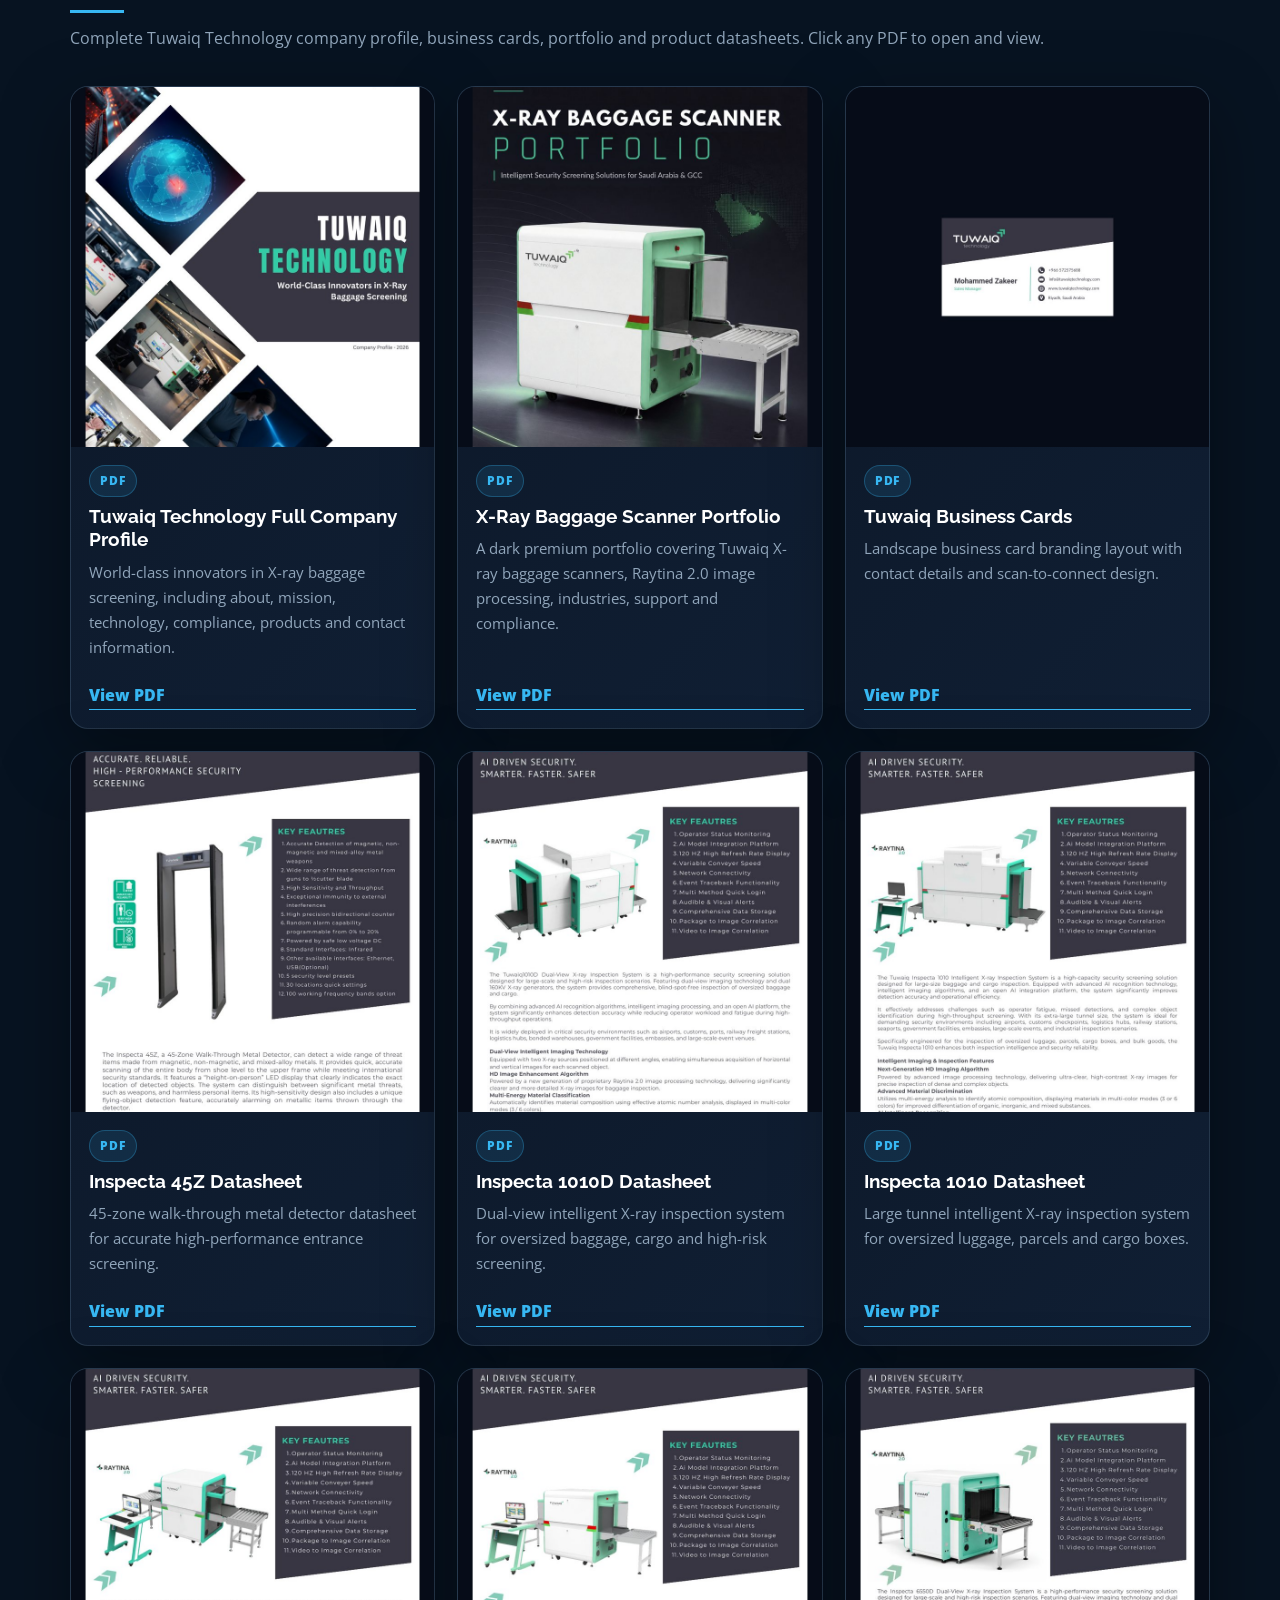
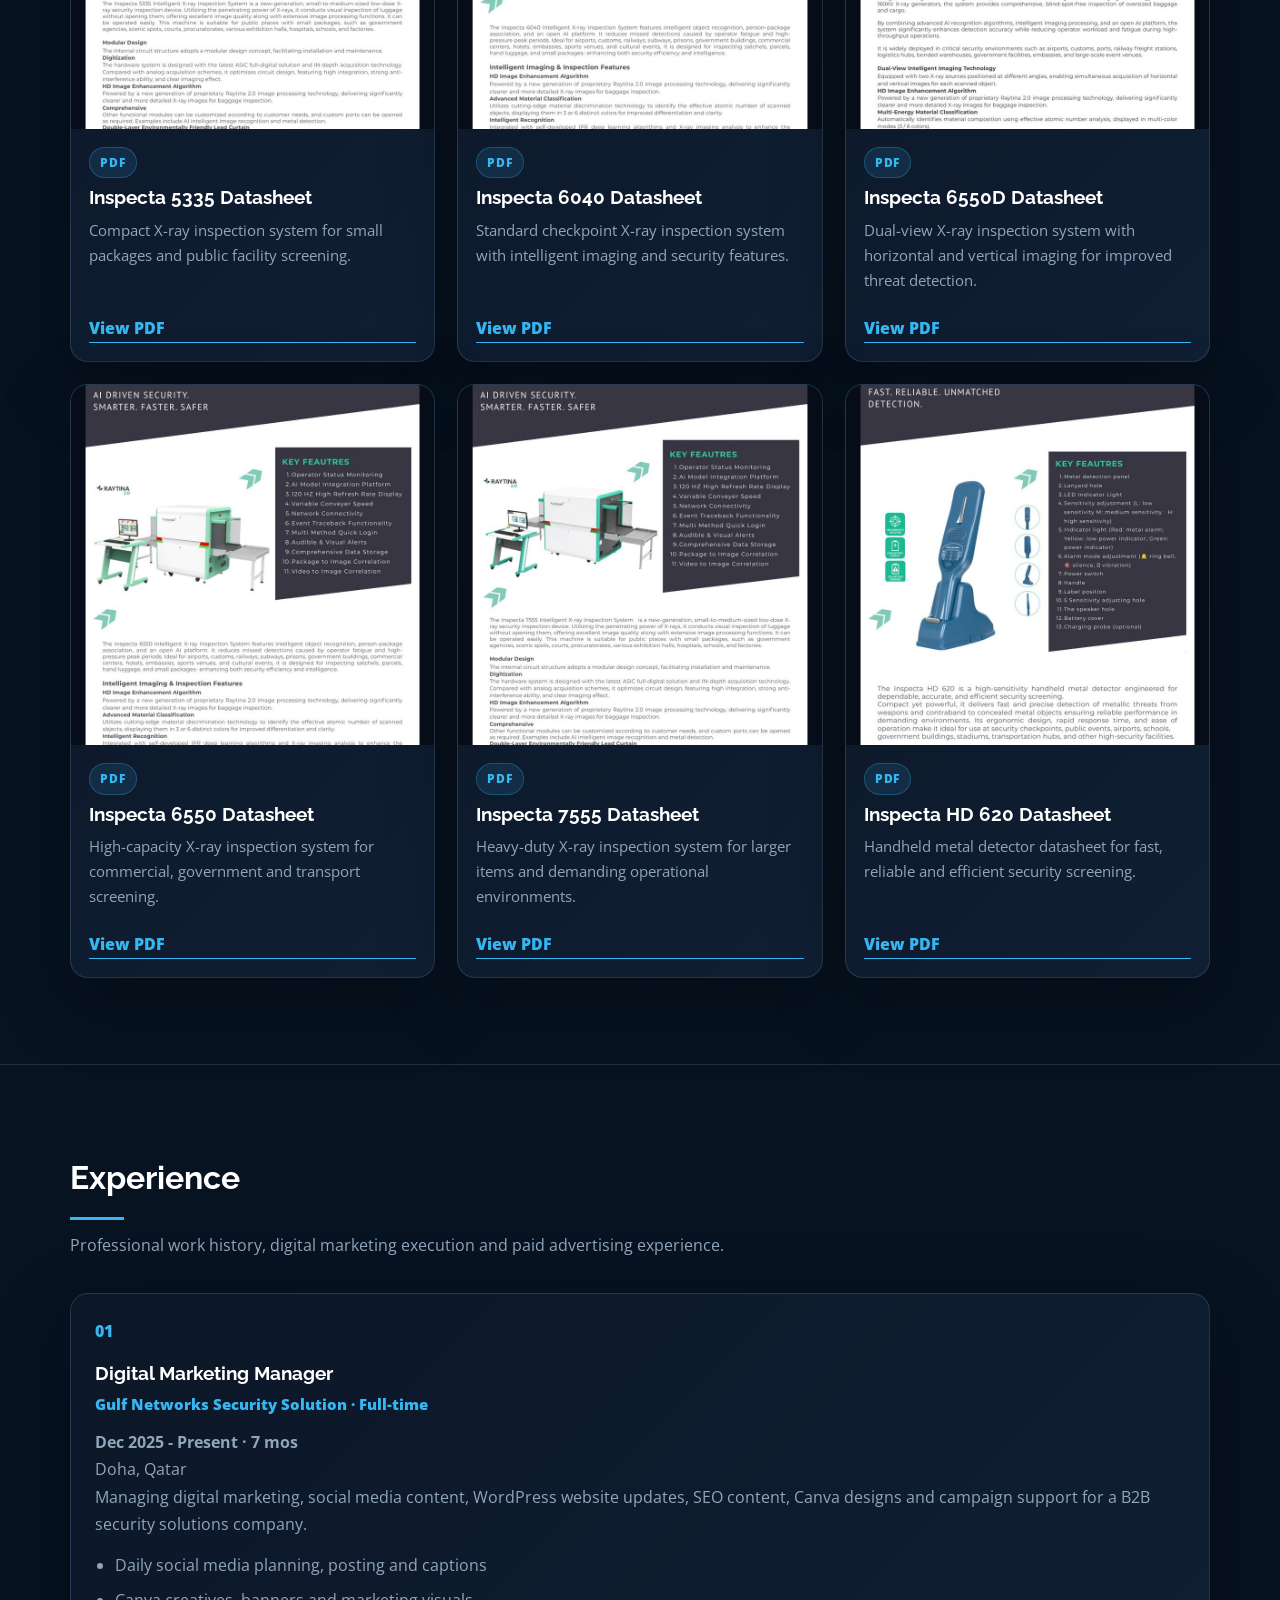
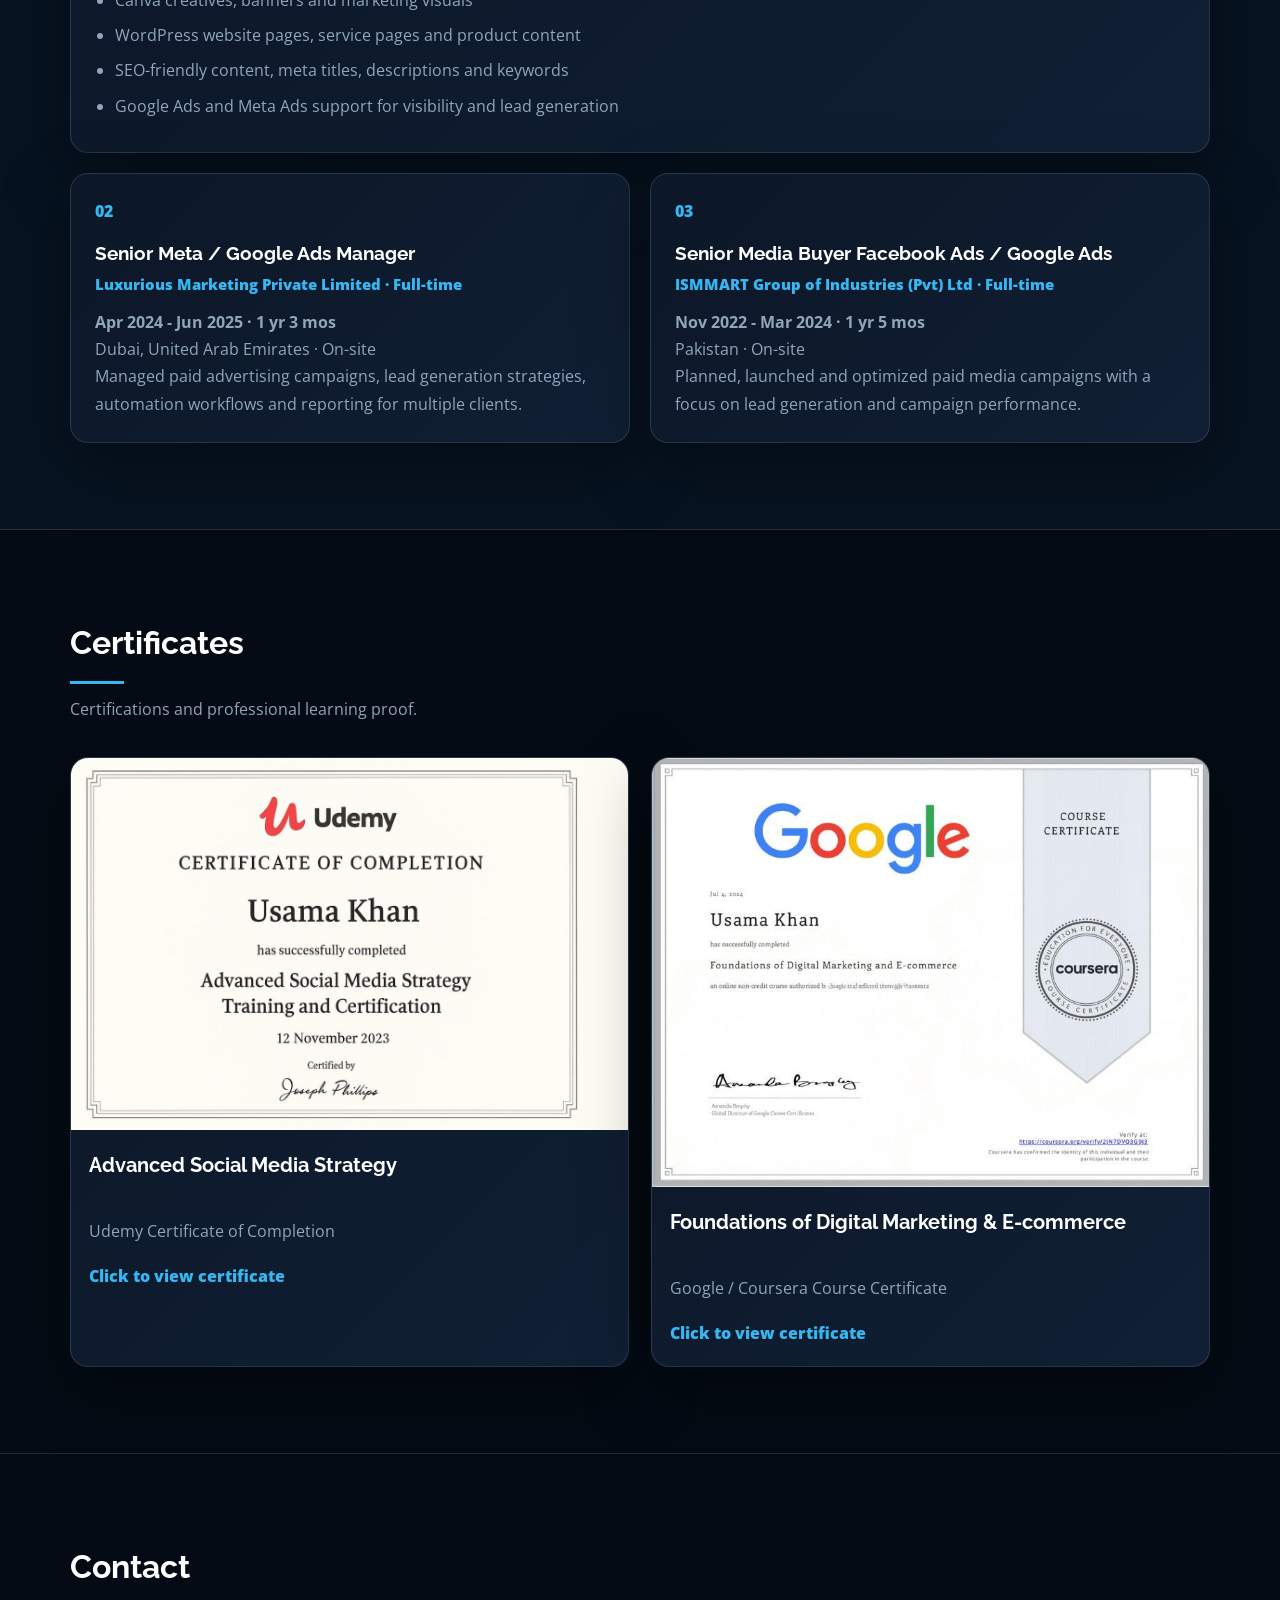
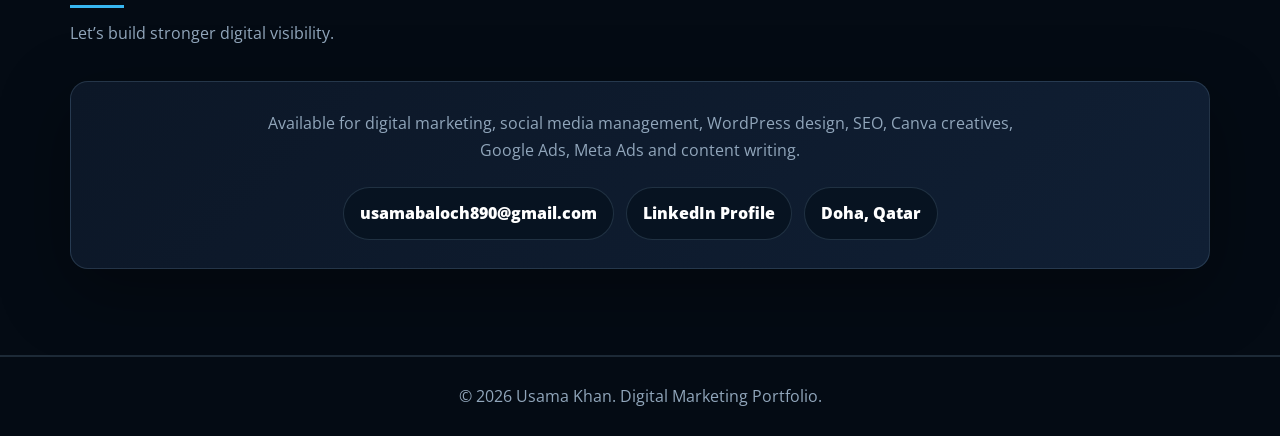
==== commit cd1ae2f1: "Update index.html" ====
--- a/index.html
+++ b/index.html
@@ -57,7 +57,7 @@
         <div class="hero-orbit orbit-one"></div>
         <div class="hero-orbit orbit-two"></div>
 
-        <img src="assets/usama-hero.png" alt="Usama Khan" class="hero-person">
+        <img src="assets/usama-hero.webp" alt="Usama Khan" class="hero-person">
 
         <div class="floating-skill skill-one">
           <span>01</span>
